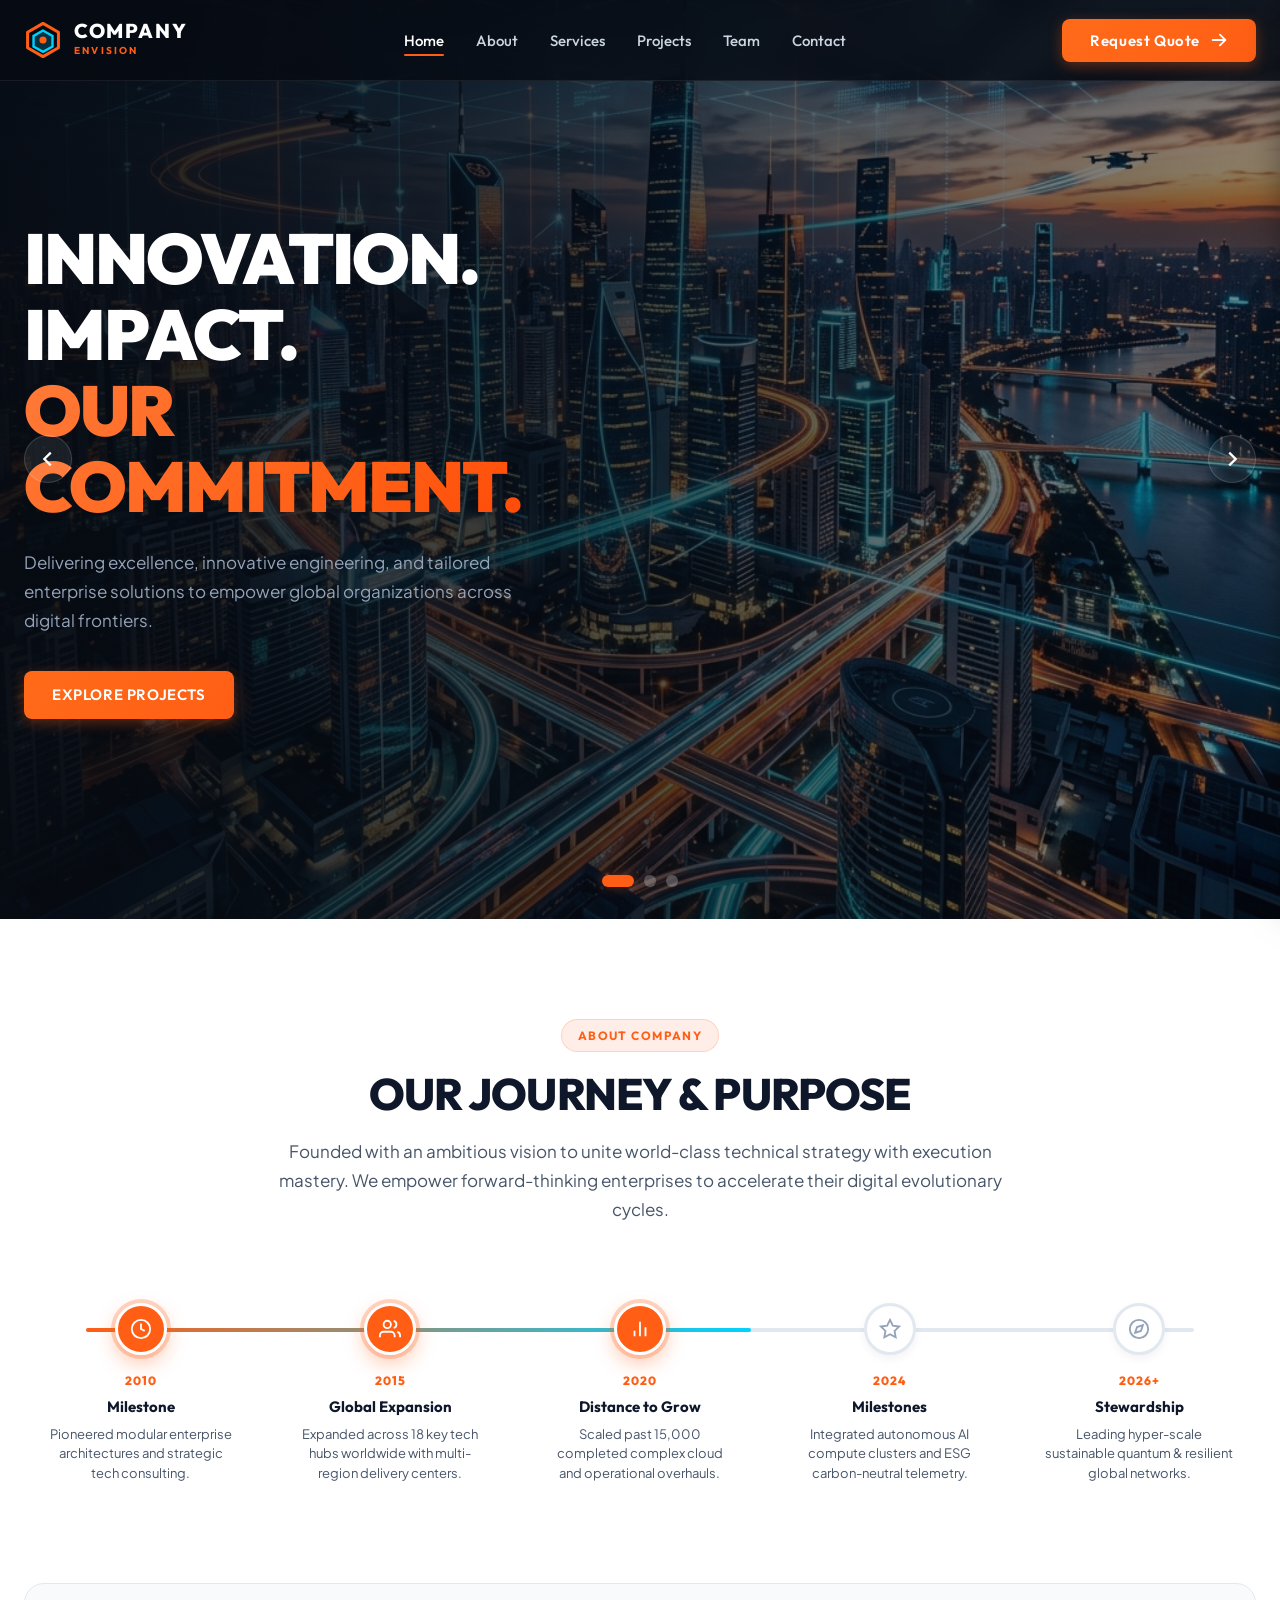
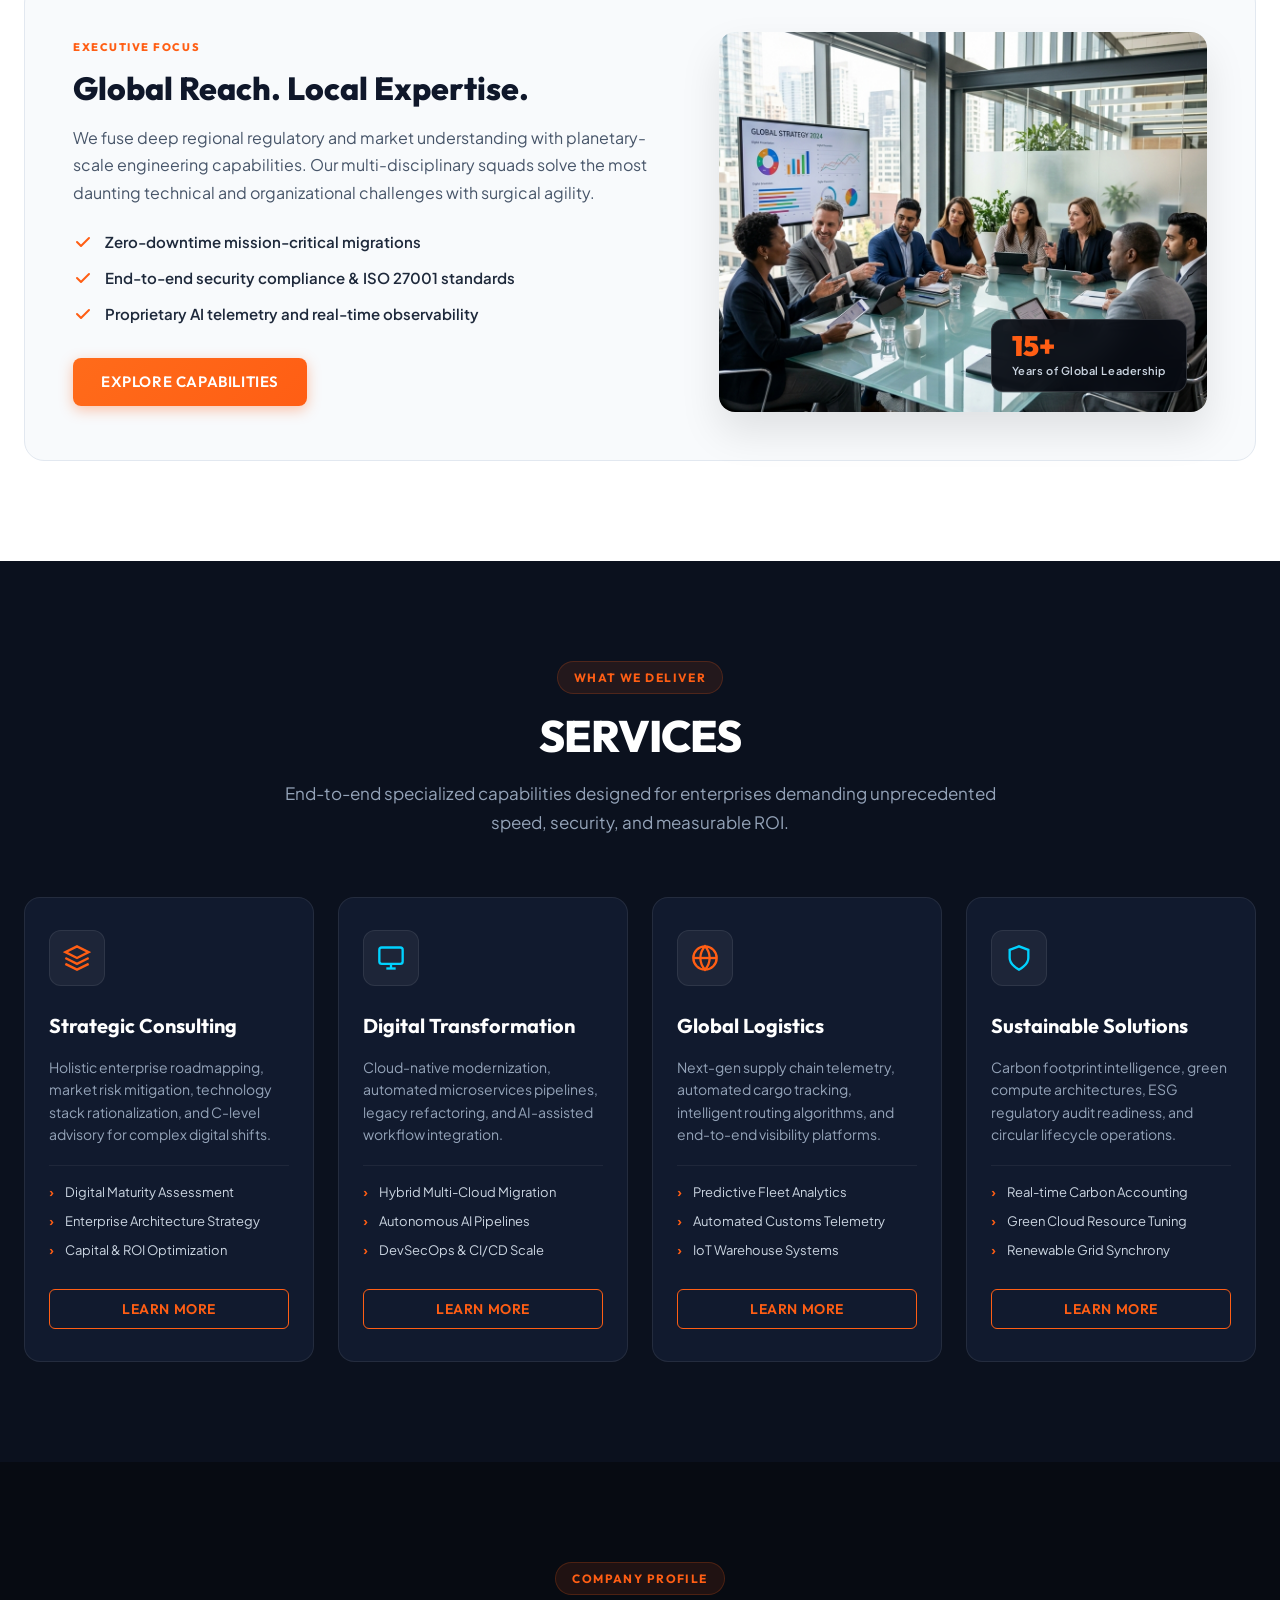
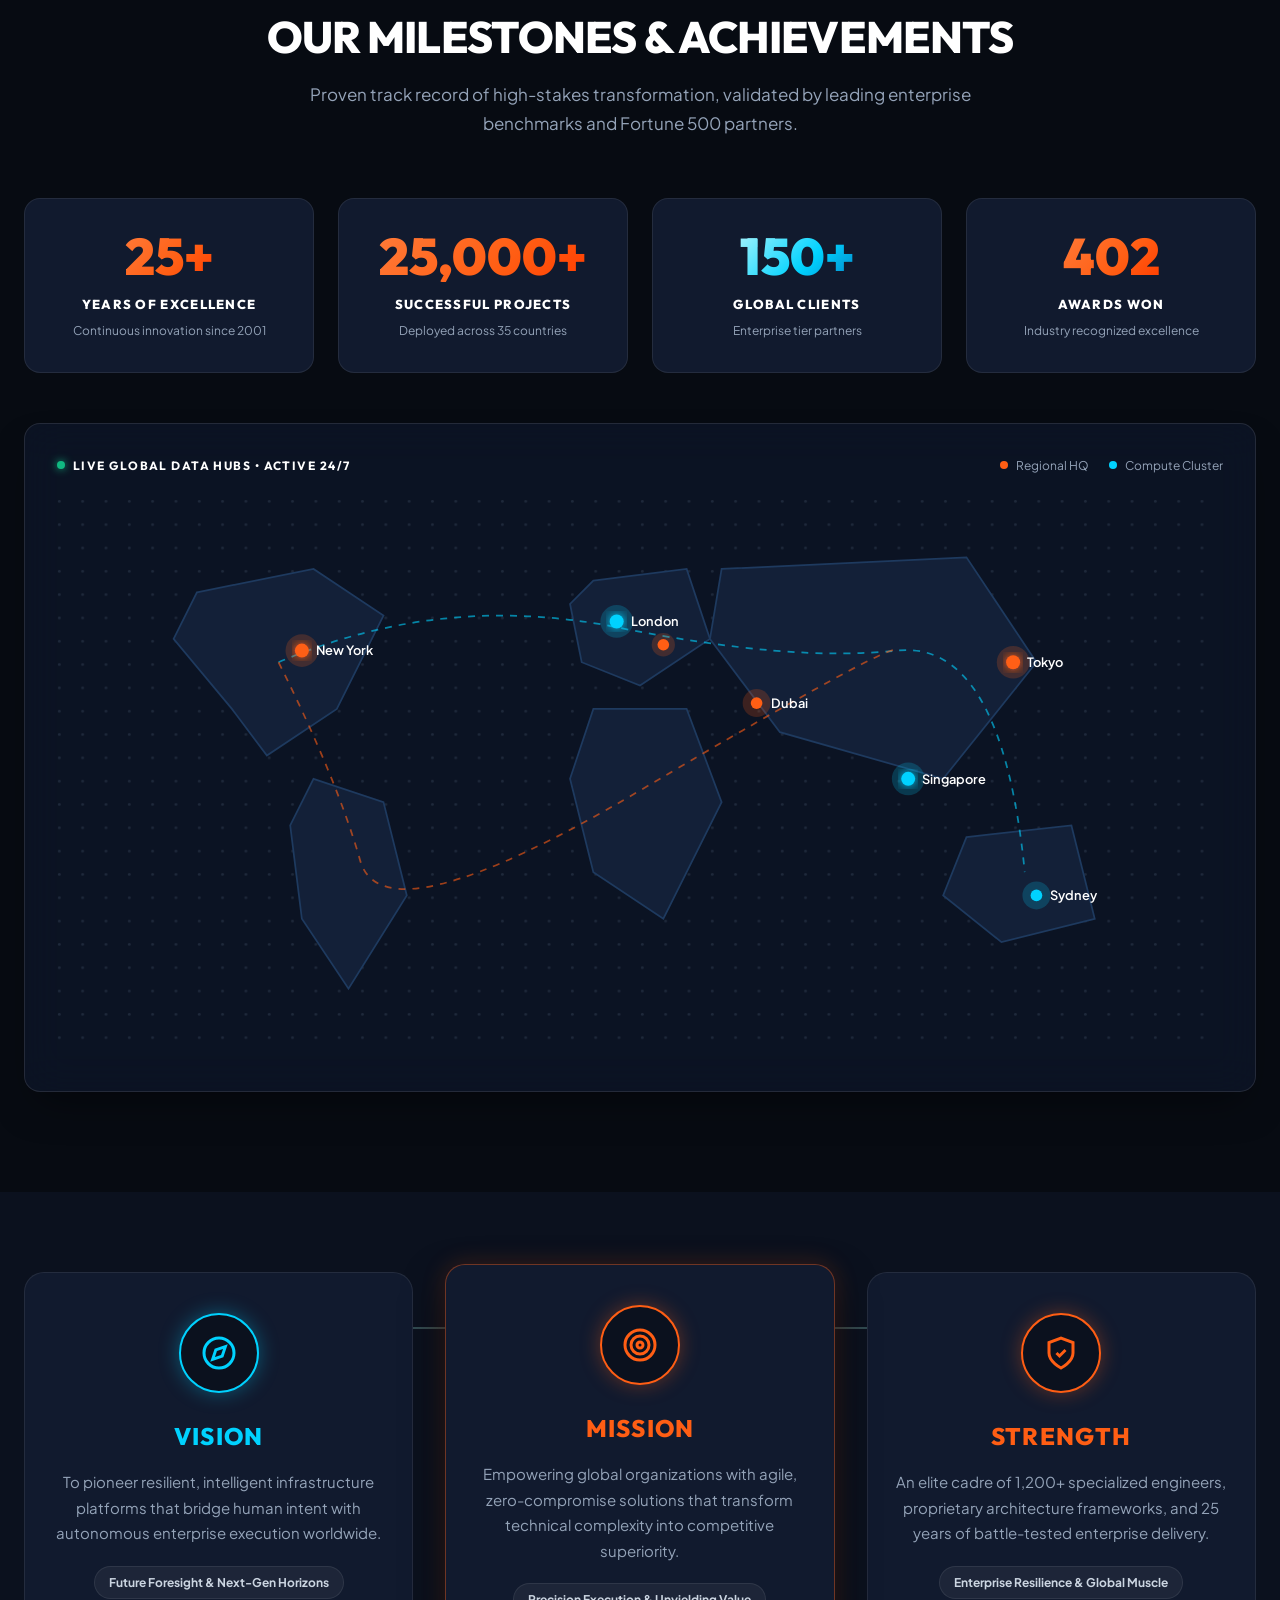
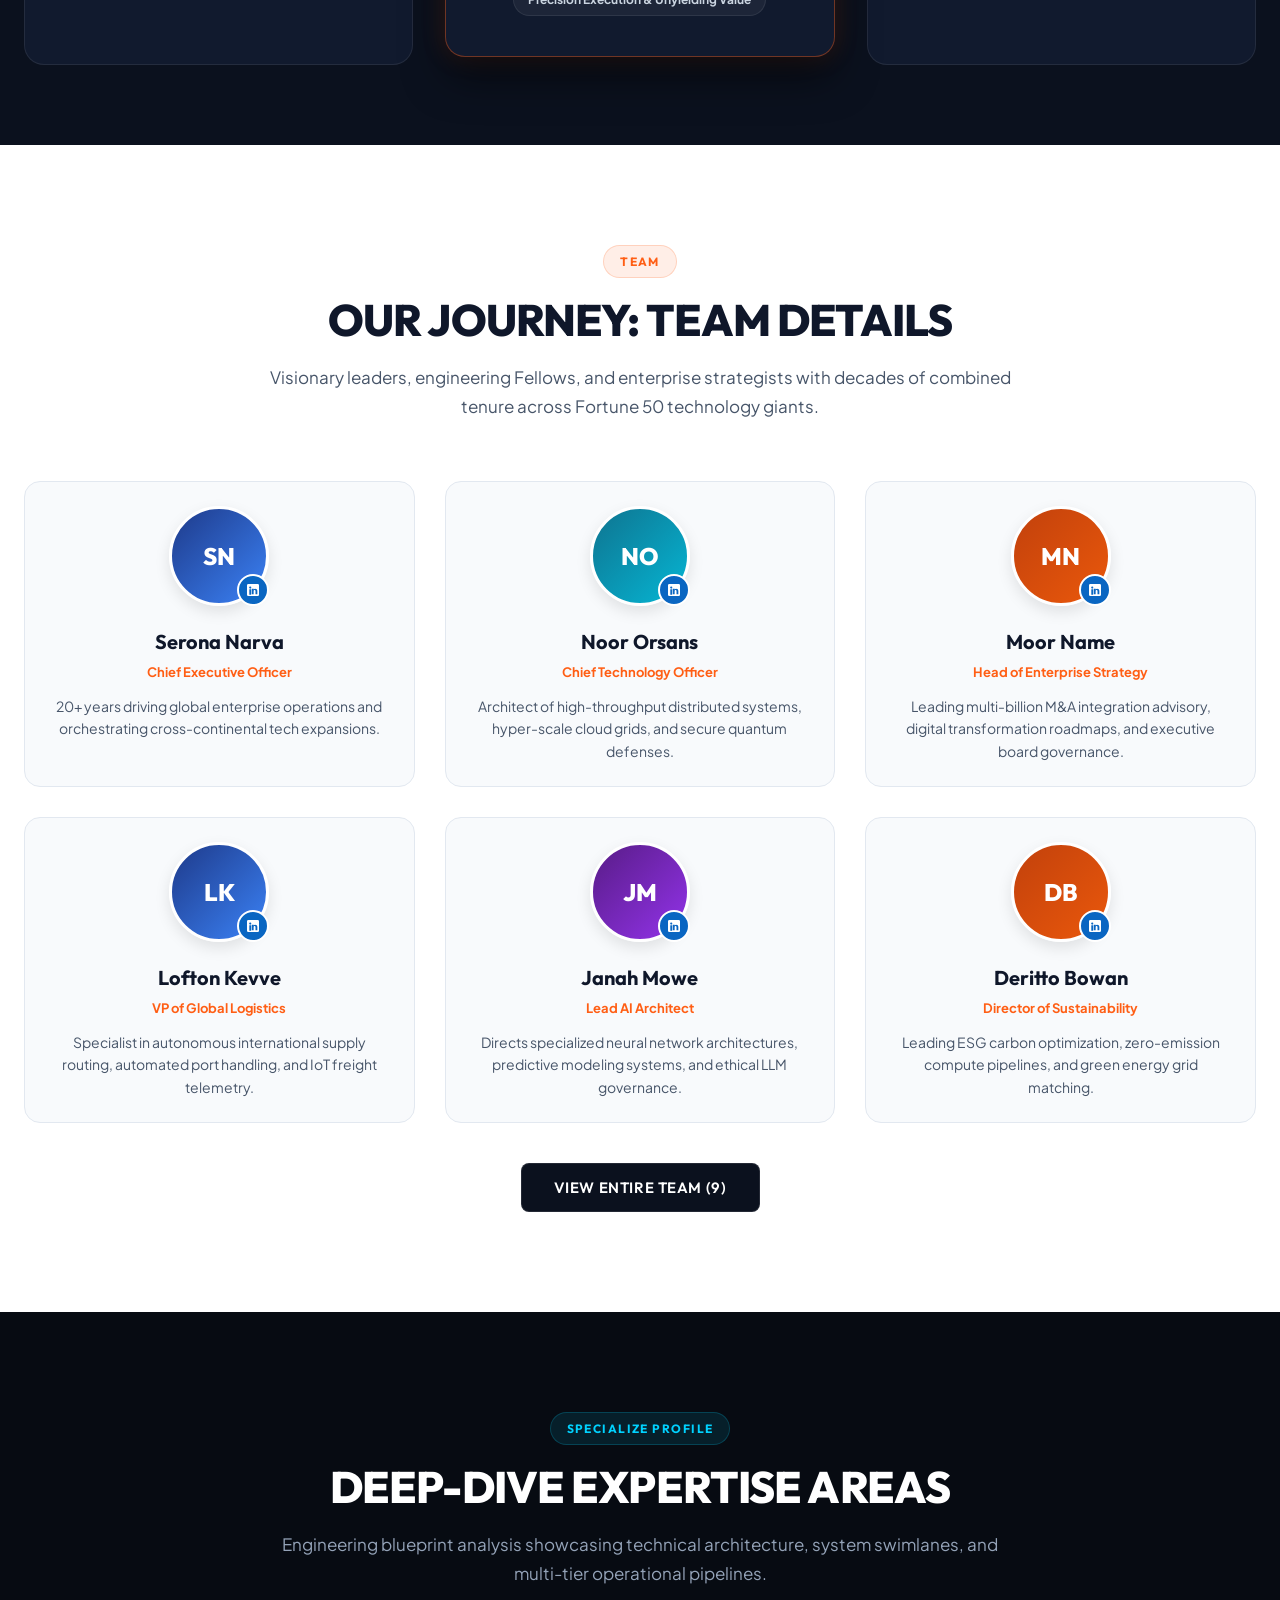
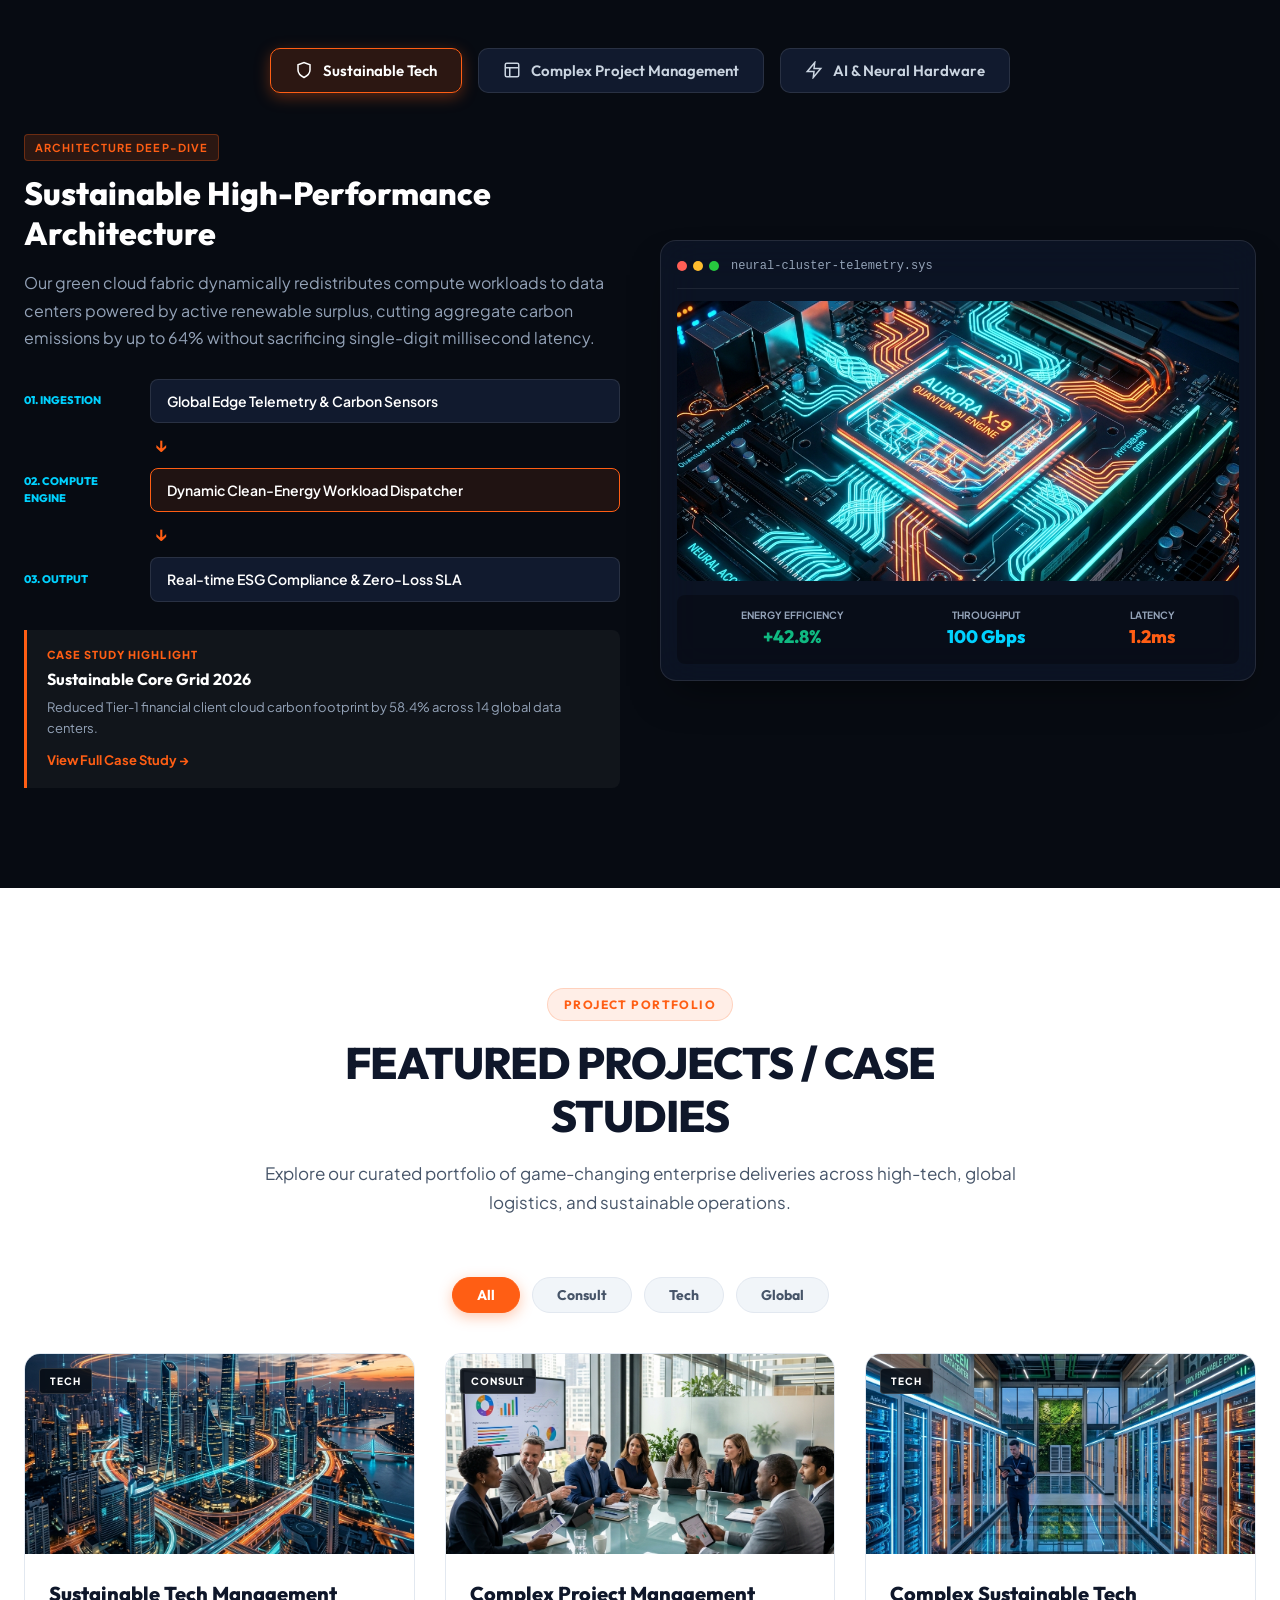
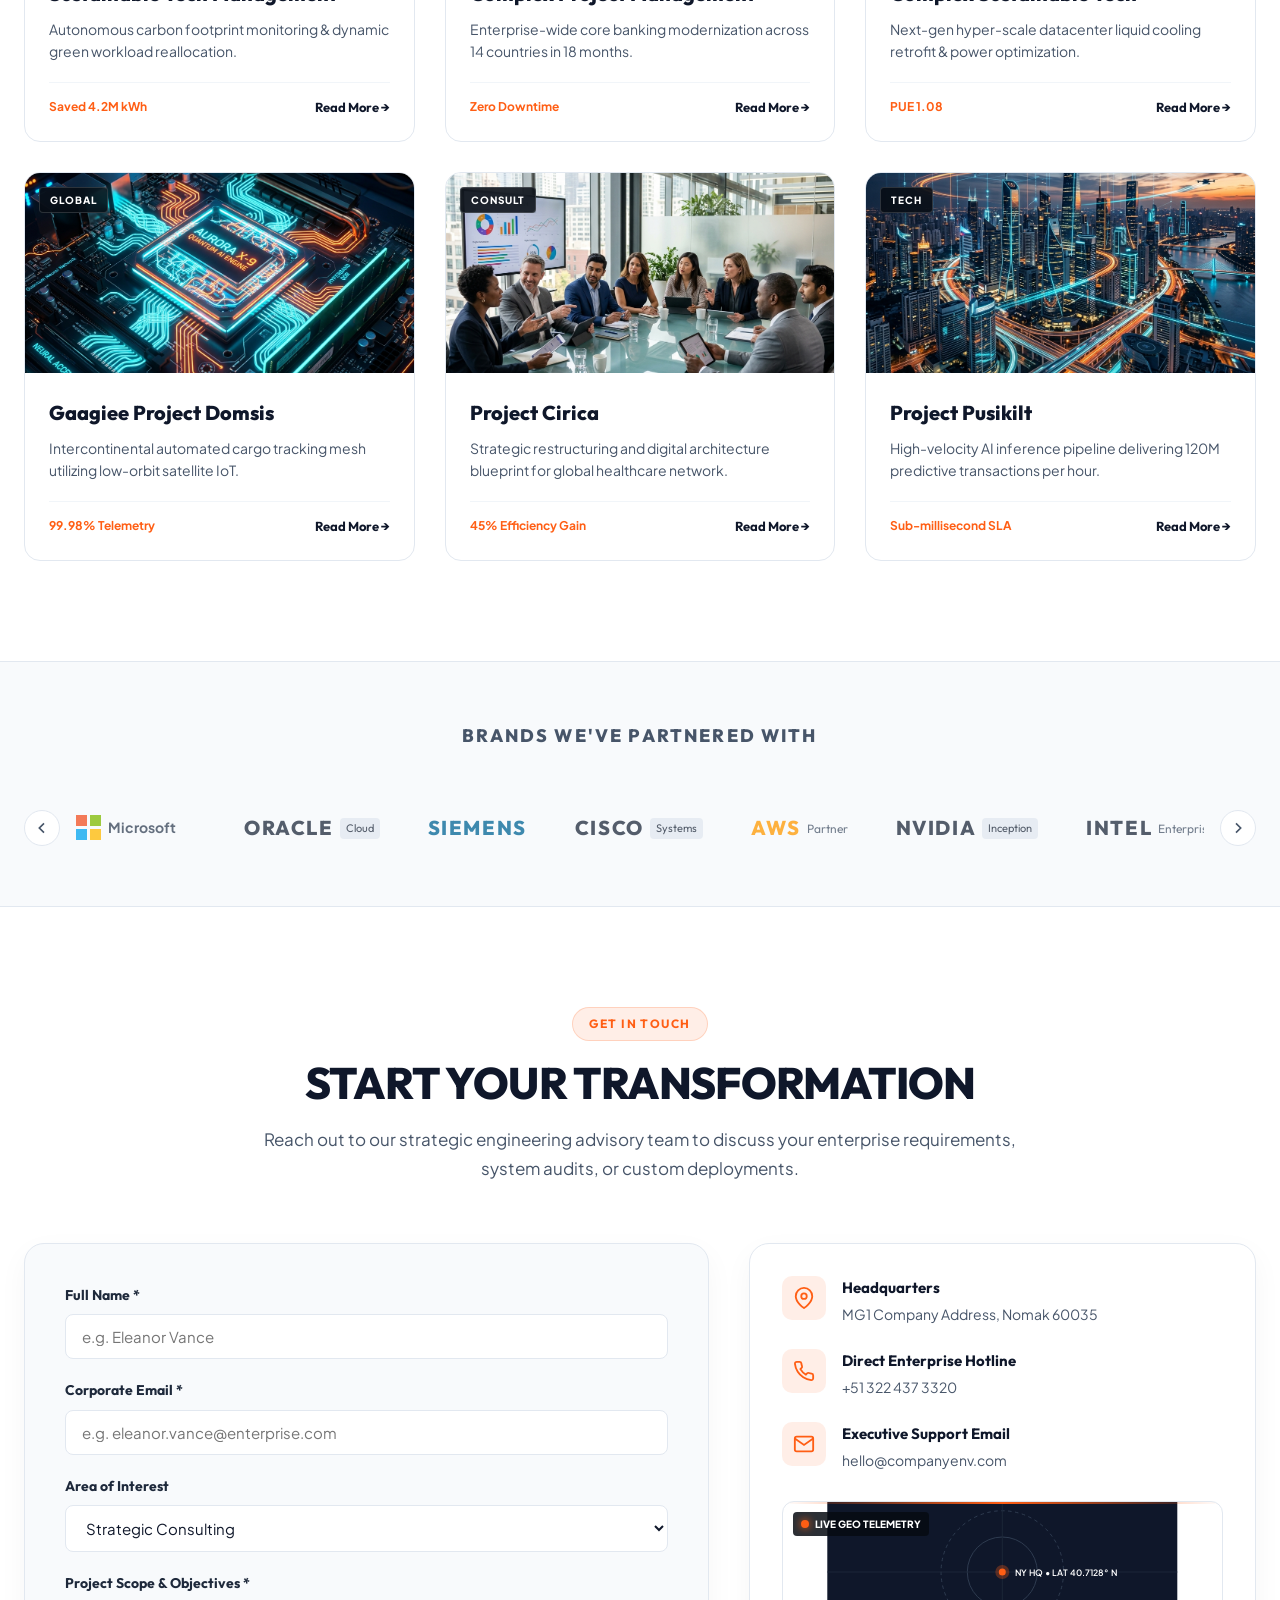
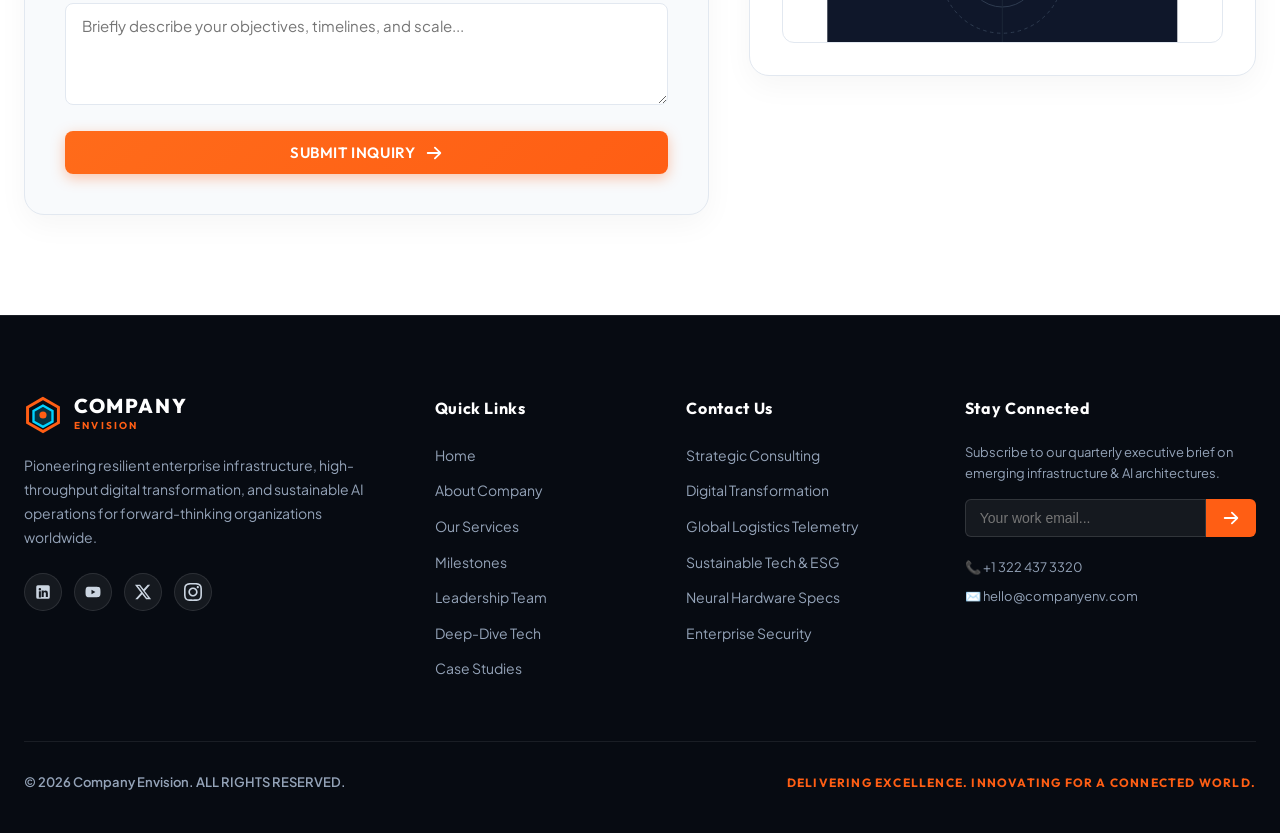
==== signle-page/index.html @ 58f3deb9 "Initial Load of template" ====
<!DOCTYPE html>
<html lang="en">
<head>
  <meta charset="UTF-8">
  <meta name="viewport" content="width=device-width, initial-scale=1.0">
  <title>COMPANY ENVISION | Innovation, Impact & Global Solutions</title>
  <meta name="description" content="Delivering excellence, innovative engineering, and tailored enterprise solutions to empower global organizations across digital transformation, sustainable tech, and logistics.">
  
  <!-- Google Fonts: Outfit (Headings) & Plus Jakarta Sans (Body) -->
  <link rel="preconnect" href="https://fonts.googleapis.com">
  <link rel="preconnect" href="https://fonts.gstatic.com" crossorigin>
  <link href="https://fonts.googleapis.com/css2?family=Outfit:wght@400;500;600;700;800;900&family=Plus+Jakarta+Sans:wght@300;400;500;600;700;800&display=swap" rel="stylesheet">
  
  <link rel="stylesheet" href="styles.css">
</head>
<body>

  <!-- ==================== TOP NAVIGATION BAR ==================== -->
  <header class="site-header" id="siteHeader">
    <div class="container header-container">
      <a href="#hero" class="brand-logo" id="navLogo">
        <div class="logo-icon">
          <svg viewBox="0 0 32 32" fill="none">
            <path d="M16 2L3 9.5V22.5L16 30L29 22.5V9.5L16 2Z" stroke="#FF5E14" stroke-width="2.5" stroke-linejoin="round"/>
            <path d="M16 8L8 12.5V21.5L16 26L24 21.5V12.5L16 8Z" fill="#00D2FF" fill-opacity="0.2" stroke="#00D2FF" stroke-width="2"/>
            <circle cx="16" cy="16" r="3" fill="#FF5E14"/>
          </svg>
        </div>
        <div class="logo-text">
          <span class="logo-main">COMPANY</span>
          <span class="logo-sub">ENVISION</span>
        </div>
      </a>

      <!-- Desktop Nav Links -->
      <nav class="nav-menu" id="navMenu">
        <ul class="nav-list">
          <li><a href="#hero" class="nav-link active" id="navHome">Home</a></li>
          <li><a href="#about" class="nav-link" id="navAbout">About</a></li>
          <li><a href="#services" class="nav-link" id="navServices">Services</a></li>
          <li><a href="#projects" class="nav-link" id="navProjects">Projects</a></li>
          <li><a href="#team" class="nav-link" id="navTeam">Team</a></li>
          <li><a href="#contact" class="nav-link" id="navContact">Contact</a></li>
        </ul>
      </nav>

      <!-- Right Action CTA -->
      <div class="header-actions">
        <button class="btn btn-primary btn-glow" id="btnRequestQuoteHeader" onclick="openQuoteModal()">
          Request Quote
          <svg class="btn-icon" viewBox="0 0 20 20" fill="currentColor">
            <path fill-rule="evenodd" d="M10.293 3.293a1 1 0 011.414 0l6 6a1 1 0 010 1.414l-6 6a1 1 0 01-1.414-1.414L14.586 11H3a1 1 0 110-2h11.586l-4.293-4.293a1 1 0 010-1.414z" clip-rule="evenodd" />
          </svg>
        </button>

        <!-- Mobile Hamburger Toggle -->
        <button class="hamburger-btn" id="mobileMenuToggle" aria-label="Toggle Navigation Menu">
          <span class="bar"></span>
          <span class="bar"></span>
          <span class="bar"></span>
        </button>
      </div>
    </div>
  </header>

  <!-- Mobile Drawer Menu -->
  <div class="mobile-drawer" id="mobileDrawer">
    <div class="drawer-header">
      <div class="logo-text">
        <span class="logo-main">COMPANY</span>
        <span class="logo-sub">ENVISION</span>
      </div>
      <button class="drawer-close" id="drawerClose">&times;</button>
    </div>
    <ul class="mobile-nav-list">
      <li><a href="#hero" class="mobile-nav-link" onclick="closeDrawer()">Home</a></li>
      <li><a href="#about" class="mobile-nav-link" onclick="closeDrawer()">About</a></li>
      <li><a href="#services" class="mobile-nav-link" onclick="closeDrawer()">Services</a></li>
      <li><a href="#projects" class="mobile-nav-link" onclick="closeDrawer()">Projects</a></li>
      <li><a href="#team" class="mobile-nav-link" onclick="closeDrawer()">Team</a></li>
      <li><a href="#contact" class="mobile-nav-link" onclick="closeDrawer()">Contact</a></li>
    </ul>
    <div class="drawer-footer">
      <button class="btn btn-primary btn-block" onclick="closeDrawer(); openQuoteModal();">Request a Quote</button>
      <div class="drawer-contact-info">
        <p>📞 +1 322 437 3320</p>
        <p>✉️ hello@companyenv.com</p>
      </div>
    </div>
  </div>
  <div class="drawer-overlay" id="drawerOverlay" onclick="closeDrawer()"></div>

  <main>
    <!-- ==================== 1. HERO SECTION & SLIDER ==================== -->
    <section class="hero-section" id="hero">
      <!-- Hero Background Image -->
      <div class="hero-bg-wrap">
        <img src="assets/hero_skyline.png" alt="Tech Skyline" class="hero-bg-full" loading="eager">
        <img src="assets/team_meeting.png" alt="Team Collaboration" class="hero-bg-full" loading="eager">
        <img src="assets/datacenter.png" alt="Datacenter Infrastructure" class="hero-bg-full" loading="eager">
        <div class="hero-bg-overlay"></div>
      </div>

      <!-- Left Arrow -->
      <button class="hero-side-arrow hero-side-arrow-left" id="heroPrevBtn" aria-label="Previous Slide">
        <svg viewBox="0 0 24 24" fill="none" stroke="currentColor" stroke-width="2.5">
          <path d="M15 19l-7-7 7-7"/>
        </svg>
      </button>

      <!-- Right Arrow -->
      <button class="hero-side-arrow hero-side-arrow-right" id="heroNextBtn" aria-label="Next Slide">
        <svg viewBox="0 0 24 24" fill="none" stroke="currentColor" stroke-width="2.5">
          <path d="M9 5l7 7-7 7"/>
        </svg>
      </button>

      <div class="container hero-container">
        <!-- Hero Content / Slider Track -->
        <div class="hero-content">
          <div class="hero-slider-wrapper">
            <!-- Slide 1 -->
            <div class="hero-slide active" data-slide="0">
              <h1 class="hero-title">
                INNOVATION. IMPACT. <br>
                <span class="text-gradient-orange">OUR COMMITMENT.</span>
              </h1>
              <p class="hero-subtitle">
                Delivering excellence, innovative engineering, and tailored enterprise solutions to empower global organizations across digital frontiers.
              </p>
              <div class="hero-buttons">
                <a href="#projects" class="btn btn-primary btn-glow" id="btnHeroExplore">
                  EXPLORE PROJECTS
                </a>
              </div>
            </div>

            <!-- Slide 2 -->
            <div class="hero-slide" data-slide="1">
              <h1 class="hero-title">
                GLOBAL REACH. <br>
                <span class="text-gradient-cyan">LOCAL EXPERTISE.</span>
              </h1>
              <p class="hero-subtitle">
                Deploying high-velocity multi-region architectures, AI compute hubs, and sustainable smart infrastructure spanning 35+ countries.
              </p>
              <div class="hero-buttons">
                <a href="#projects" class="btn btn-primary btn-glow">EXPLORE PROJECTS</a>
              </div>
            </div>

            <!-- Slide 3 -->
            <div class="hero-slide" data-slide="2">
              <h1 class="hero-title">
                SHAPING <br>
                <span class="text-gradient-orange">FUTURES.</span>
              </h1>
              <p class="hero-subtitle">
                Transforming legacy operational friction into autonomous, resilient digital powerhouses backed by mission-critical reliability.
              </p>
              <div class="hero-buttons">
                <a href="#projects" class="btn btn-primary btn-glow">EXPLORE PROJECTS</a>
              </div>
            </div>
          </div>
        </div>
      </div>

      <!-- Bottom Dots -->
      <div class="hero-bottom-dots" id="heroDots">
        <span class="dot active" data-index="0"></span>
        <span class="dot" data-index="1"></span>
        <span class="dot" data-index="2"></span>
      </div>
    </section>

    <!-- ==================== 2. ABOUT COMPANY & JOURNEY TIMELINE ==================== -->
    <section class="about-section light-section" id="about">
      <div class="container">
        <div class="section-header text-center">
          <span class="section-badge-pill">ABOUT COMPANY</span>
          <h2 class="section-title">OUR JOURNEY &amp; PURPOSE</h2>
          <p class="section-description">
            Founded with an ambitious vision to unite world-class technical strategy with execution mastery. We empower forward-thinking enterprises to accelerate their digital evolutionary cycles.
          </p>
        </div>

        <!-- Interactive Milestone Stepper Roadmap -->
        <div class="timeline-roadmap-wrapper">
          <div class="roadmap-line-track">
            <div class="roadmap-line-progress" id="roadmapProgress"></div>
          </div>
          
          <div class="roadmap-nodes">
            <div class="roadmap-node active" data-node="0">
              <div class="node-icon-circle">
                <svg viewBox="0 0 24 24" fill="none" stroke="currentColor" stroke-width="2">
                  <circle cx="12" cy="12" r="10"/>
                  <path d="M12 6v6l4 2"/>
                </svg>
              </div>
              <div class="node-content">
                <span class="node-year">2010</span>
                <h4 class="node-title">Milestone</h4>
                <p class="node-desc">Pioneered modular enterprise architectures and strategic tech consulting.</p>
              </div>
            </div>

            <div class="roadmap-node active" data-node="1">
              <div class="node-icon-circle">
                <svg viewBox="0 0 24 24" fill="none" stroke="currentColor" stroke-width="2">
                  <path d="M17 21v-2a4 4 0 0 0-4-4H5a4 4 0 0 0-4 4v2"/>
                  <circle cx="9" cy="7" r="4"/>
                  <path d="M23 21v-2a4 4 0 0 0-3-3.87"/>
                  <path d="M16 3.13a4 4 0 0 1 0 7.75"/>
                </svg>
              </div>
              <div class="node-content">
                <span class="node-year">2015</span>
                <h4 class="node-title">Global Expansion</h4>
                <p class="node-desc">Expanded across 18 key tech hubs worldwide with multi-region delivery centers.</p>
              </div>
            </div>

            <div class="roadmap-node active" data-node="2">
              <div class="node-icon-circle">
                <svg viewBox="0 0 24 24" fill="none" stroke="currentColor" stroke-width="2">
                  <path d="M18 20V10M12 20V4M6 20v-6"/>
                </svg>
              </div>
              <div class="node-content">
                <span class="node-year">2020</span>
                <h4 class="node-title">Distance to Grow</h4>
                <p class="node-desc">Scaled past 15,000 completed complex cloud and operational overhauls.</p>
              </div>
            </div>

            <div class="roadmap-node" data-node="3">
              <div class="node-icon-circle">
                <svg viewBox="0 0 24 24" fill="none" stroke="currentColor" stroke-width="2">
                  <polygon points="12 2 15.09 8.26 22 9.27 17 14.14 18.18 21.02 12 17.77 5.82 21.02 7 14.14 2 9.27 8.91 8.26 12 2"/>
                </svg>
              </div>
              <div class="node-content">
                <span class="node-year">2024</span>
                <h4 class="node-title">Milestones</h4>
                <p class="node-desc">Integrated autonomous AI compute clusters and ESG carbon-neutral telemetry.</p>
              </div>
            </div>

            <div class="roadmap-node" data-node="4">
              <div class="node-icon-circle">
                <svg viewBox="0 0 24 24" fill="none" stroke="currentColor" stroke-width="2">
                  <circle cx="12" cy="12" r="10"/>
                  <polygon points="16.24 7.76 14.12 14.12 7.76 16.24 9.88 9.88 16.24 7.76"/>
                </svg>
              </div>
              <div class="node-content">
                <span class="node-year">2026+</span>
                <h4 class="node-title">Stewardship</h4>
                <p class="node-desc">Leading hyper-scale sustainable quantum &amp; resilient global networks.</p>
              </div>
            </div>
          </div>
        </div>

        <!-- Split Feature Showcase Card -->
        <div class="about-feature-split">
          <div class="about-card-left">
            <div class="feature-badge">EXECUTIVE FOCUS</div>
            <h3 class="about-feature-title">Global Reach. Local Expertise.</h3>
            <p class="about-feature-p">
              We fuse deep regional regulatory and market understanding with planetary-scale engineering capabilities. Our multi-disciplinary squads solve the most daunting technical and organizational challenges with surgical agility.
            </p>
            <div class="feature-checklist">
              <div class="check-item">
                <svg class="check-icon" viewBox="0 0 20 20" fill="currentColor">
                  <path fill-rule="evenodd" d="M16.707 5.293a1 1 0 010 1.414l-8 8a1 1 0 01-1.414 0l-4-4a1 1 0 011.414-1.414L8 12.586l7.293-7.293a1 1 0 011.414 0z" clip-rule="evenodd"/>
                </svg>
                <span>Zero-downtime mission-critical migrations</span>
              </div>
              <div class="check-item">
                <svg class="check-icon" viewBox="0 0 20 20" fill="currentColor">
                  <path fill-rule="evenodd" d="M16.707 5.293a1 1 0 010 1.414l-8 8a1 1 0 01-1.414 0l-4-4a1 1 0 011.414-1.414L8 12.586l7.293-7.293a1 1 0 011.414 0z" clip-rule="evenodd"/>
                </svg>
                <span>End-to-end security compliance &amp; ISO 27001 standards</span>
              </div>
              <div class="check-item">
                <svg class="check-icon" viewBox="0 0 20 20" fill="currentColor">
                  <path fill-rule="evenodd" d="M16.707 5.293a1 1 0 010 1.414l-8 8a1 1 0 01-1.414 0l-4-4a1 1 0 011.414-1.414L8 12.586l7.293-7.293a1 1 0 011.414 0z" clip-rule="evenodd"/>
                </svg>
                <span>Proprietary AI telemetry and real-time observability</span>
              </div>
            </div>
            <a href="#expertise" class="btn btn-primary">EXPLORE CAPABILITIES</a>
          </div>

          <div class="about-card-right">
            <div class="img-wrapper">
              <img src="assets/team_meeting.png" alt="Executive Strategy Session" class="feature-img" loading="lazy">
              <div class="floating-experience-pill">
                <span class="exp-num">15+</span>
                <span class="exp-text">Years of Global Leadership</span>
              </div>
            </div>
          </div>
        </div>
      </div>
    </section>

    <!-- ==================== 3. SERVICES GRID ==================== -->
    <section class="services-section dark-section" id="services">
      <div class="container">
        <div class="section-header text-center">
          <span class="section-badge-pill orange">WHAT WE DELIVER</span>
          <h2 class="section-title text-white">SERVICES</h2>
          <p class="section-description text-gray">
            End-to-end specialized capabilities designed for enterprises demanding unprecedented speed, security, and measurable ROI.
          </p>
        </div>

        <div class="services-grid">
          <!-- Service Card 1 -->
          <div class="service-card" id="serviceStrategic">
            <div class="service-icon-box">
              <svg viewBox="0 0 24 24" fill="none" stroke="#FF5E14" stroke-width="2">
                <path d="M12 2L2 7l10 5 10-5-10-5zM2 17l10 5 10-5M2 12l10 5 10-5"/>
              </svg>
            </div>
            <h3 class="service-title">Strategic Consulting</h3>
            <p class="service-desc">
              Holistic enterprise roadmapping, market risk mitigation, technology stack rationalization, and C-level advisory for complex digital shifts.
            </p>
            <ul class="service-features">
              <li>Digital Maturity Assessment</li>
              <li>Enterprise Architecture Strategy</li>
              <li>Capital &amp; ROI Optimization</li>
            </ul>
            <button class="btn btn-outline-orange" onclick="openServiceModal('strategic')">LEARN MORE</button>
          </div>

          <!-- Service Card 2 -->
          <div class="service-card" id="serviceDigital">
            <div class="service-icon-box">
              <svg viewBox="0 0 24 24" fill="none" stroke="#00D2FF" stroke-width="2">
                <rect x="2" y="3" width="20" height="14" rx="2" ry="2"/>
                <line x1="8" y1="21" x2="16" y2="21"/>
                <line x1="12" y1="17" x2="12" y2="21"/>
              </svg>
            </div>
            <h3 class="service-title">Digital Transformation</h3>
            <p class="service-desc">
              Cloud-native modernization, automated microservices pipelines, legacy refactoring, and AI-assisted workflow integration.
            </p>
            <ul class="service-features">
              <li>Hybrid Multi-Cloud Migration</li>
              <li>Autonomous AI Pipelines</li>
              <li>DevSecOps &amp; CI/CD Scale</li>
            </ul>
            <button class="btn btn-outline-orange" onclick="openServiceModal('digital')">LEARN MORE</button>
          </div>

          <!-- Service Card 3 -->
          <div class="service-card" id="serviceLogistics">
            <div class="service-icon-box">
              <svg viewBox="0 0 24 24" fill="none" stroke="#FF5E14" stroke-width="2">
                <circle cx="12" cy="12" r="10"/>
                <line x1="2" y1="12" x2="22" y2="12"/>
                <path d="M12 2a15.3 15.3 0 0 1 4 10 15.3 15.3 0 0 1-4 10 15.3 15.3 0 0 1-4-10 15.3 15.3 0 0 1 4-10z"/>
              </svg>
            </div>
            <h3 class="service-title">Global Logistics</h3>
            <p class="service-desc">
              Next-gen supply chain telemetry, automated cargo tracking, intelligent routing algorithms, and end-to-end visibility platforms.
            </p>
            <ul class="service-features">
              <li>Predictive Fleet Analytics</li>
              <li>Automated Customs Telemetry</li>
              <li>IoT Warehouse Systems</li>
            </ul>
            <button class="btn btn-outline-orange" onclick="openServiceModal('logistics')">LEARN MORE</button>
          </div>

          <!-- Service Card 4 -->
          <div class="service-card" id="serviceSustainable">
            <div class="service-icon-box">
              <svg viewBox="0 0 24 24" fill="none" stroke="#00D2FF" stroke-width="2">
                <path d="M12 22s8-4 8-10V5l-8-3-8 3v7c0 6 8 10 8 10z"/>
              </svg>
            </div>
            <h3 class="service-title">Sustainable Solutions</h3>
            <p class="service-desc">
              Carbon footprint intelligence, green compute architectures, ESG regulatory audit readiness, and circular lifecycle operations.
            </p>
            <ul class="service-features">
              <li>Real-time Carbon Accounting</li>
              <li>Green Cloud Resource Tuning</li>
              <li>Renewable Grid Synchrony</li>
            </ul>
            <button class="btn btn-outline-orange" onclick="openServiceModal('sustainable')">LEARN MORE</button>
          </div>
        </div>
      </div>
    </section>

    <!-- ==================== 4. MILESTONES & ACHIEVEMENTS / KPI DASHBOARD ==================== -->
    <section class="milestones-section dark-deep-section" id="milestones">
      <div class="container">
        <div class="section-header text-center">
          <span class="section-badge-pill">COMPANY PROFILE</span>
          <h2 class="section-title text-white">OUR MILESTONES &amp; ACHIEVEMENTS</h2>
          <p class="section-description text-gray">
            Proven track record of high-stakes transformation, validated by leading enterprise benchmarks and Fortune 500 partners.
          </p>
        </div>

        <!-- Glowing KPI Counters Grid -->
        <div class="kpi-grid">
          <div class="kpi-card">
            <div class="kpi-number text-gradient-orange" data-target="25" data-suffix="+">0</div>
            <div class="kpi-label">YEARS OF EXCELLENCE</div>
            <div class="kpi-sub">Continuous innovation since 2001</div>
          </div>

          <div class="kpi-card">
            <div class="kpi-number text-gradient-orange" data-target="25000" data-suffix="+">0</div>
            <div class="kpi-label">SUCCESSFUL PROJECTS</div>
            <div class="kpi-sub">Deployed across 35 countries</div>
          </div>

          <div class="kpi-card">
            <div class="kpi-number text-gradient-cyan" data-target="150" data-suffix="+">0</div>
            <div class="kpi-label">GLOBAL CLIENTS</div>
            <div class="kpi-sub">Enterprise tier partners</div>
          </div>

          <div class="kpi-card">
            <div class="kpi-number text-gradient-orange" data-target="402" data-suffix="">0</div>
            <div class="kpi-label">AWARDS WON</div>
            <div class="kpi-sub">Industry recognized excellence</div>
          </div>
        </div>

        <!-- High-Tech Global Map Telemetry Display -->
        <div class="global-map-card glass-panel-dark">
          <div class="map-card-header">
            <div class="map-status">
              <span class="pulse-dot green"></span>
              LIVE GLOBAL DATA HUBS &bull; ACTIVE 24/7
            </div>
            <div class="map-legend">
              <span class="legend-item"><span class="legend-dot orange"></span> Regional HQ</span>
              <span class="legend-item"><span class="legend-dot cyan"></span> Compute Cluster</span>
            </div>
          </div>

          <div class="interactive-map-wrapper">
            <!-- Stylized SVG World Vector Map -->
            <svg class="world-svg-map" viewBox="0 0 1000 480" xmlns="http://www.w3.org/2000/svg">
              <defs>
                <pattern id="dotGrid" width="20" height="20" patternUnits="userSpaceOnUse">
                  <circle cx="2" cy="2" r="1.2" fill="#1e293b"/>
                </pattern>
                <filter id="glowFilter" x="-20%" y="-20%" width="140%" height="140%">
                  <feGaussianBlur stdDeviation="4" result="blur" />
                  <feComposite in="SourceGraphic" in2="blur" operator="over" />
                </filter>
              </defs>

              <rect width="100%" height="100%" fill="url(#dotGrid)"/>

              <!-- Continent Silhouettes (Clean abstract polygons) -->
              <!-- North America -->
              <path d="M120,80 L220,60 L280,100 L240,180 L180,220 L150,180 L100,120 Z" fill="#132038" stroke="#1e3a5f" stroke-width="1.5"/>
              <!-- South America -->
              <path d="M220,240 L280,260 L300,340 L250,420 L210,360 L200,280 Z" fill="#132038" stroke="#1e3a5f" stroke-width="1.5"/>
              <!-- Europe -->
              <path d="M460,70 L540,60 L560,120 L500,160 L450,140 L440,90 Z" fill="#132038" stroke="#1e3a5f" stroke-width="1.5"/>
              <!-- Africa -->
              <path d="M460,180 L540,180 L570,260 L520,360 L460,320 L440,240 Z" fill="#132038" stroke="#1e3a5f" stroke-width="1.5"/>
              <!-- Asia -->
              <path d="M570,60 L780,50 L840,140 L760,240 L620,200 L560,120 Z" fill="#132038" stroke="#1e3a5f" stroke-width="1.5"/>
              <!-- Australia -->
              <path d="M780,290 L870,280 L890,360 L810,380 L760,340 Z" fill="#132038" stroke="#1e3a5f" stroke-width="1.5"/>

              <!-- Global Interconnect Network Lines -->
              <path d="M190,140 Q330,80 480,110 T720,130 T830,320" fill="none" stroke="#00D2FF" stroke-width="1.5" stroke-dasharray="6,6" opacity="0.6"/>
              <path d="M190,140 Q240,240 260,310 T500,250 T720,130" fill="none" stroke="#FF5E14" stroke-width="1.5" stroke-dasharray="6,6" opacity="0.6"/>

              <!-- Interactive Pulsing Location Pins -->
              <!-- New York -->
              <g class="map-pin" data-city="New York" data-metrics="Operations HQ &bull; 9,200 Projects Delivered" transform="translate(210, 130)">
                <circle cx="0" cy="0" r="14" fill="#FF5E14" fill-opacity="0.2" class="radar-wave"/>
                <circle cx="0" cy="0" r="6" fill="#FF5E14" filter="url(#glowFilter)"/>
                <text x="12" y="4" fill="#FFFFFF" font-size="11" font-weight="600" font-family="Plus Jakarta Sans">New York</text>
              </g>

              <!-- London -->
              <g class="map-pin" data-city="London" data-metrics="European Center &bull; 6,400 Projects Delivered" transform="translate(480, 105)">
                <circle cx="0" cy="0" r="14" fill="#00D2FF" fill-opacity="0.2" class="radar-wave"/>
                <circle cx="0" cy="0" r="6" fill="#00D2FF" filter="url(#glowFilter)"/>
                <text x="12" y="4" fill="#FFFFFF" font-size="11" font-weight="600" font-family="Plus Jakarta Sans">London</text>
              </g>

              <!-- Frankfurt -->
              <g class="map-pin" data-city="Frankfurt" data-metrics="Data Sovereignty Cluster &bull; ISO Tier IV" transform="translate(520, 125)">
                <circle cx="0" cy="0" r="10" fill="#FF5E14" fill-opacity="0.2" class="radar-wave"/>
                <circle cx="0" cy="0" r="5" fill="#FF5E14"/>
              </g>

              <!-- Singapore -->
              <g class="map-pin" data-city="Singapore" data-metrics="APAC Superhub &bull; Low-latency AI Routing" transform="translate(730, 240)">
                <circle cx="0" cy="0" r="14" fill="#00D2FF" fill-opacity="0.2" class="radar-wave"/>
                <circle cx="0" cy="0" r="6" fill="#00D2FF" filter="url(#glowFilter)"/>
                <text x="12" y="4" fill="#FFFFFF" font-size="11" font-weight="600" font-family="Plus Jakarta Sans">Singapore</text>
              </g>

              <!-- Tokyo -->
              <g class="map-pin" data-city="Tokyo" data-metrics="Robotics &amp; Edge Compute Lab" transform="translate(820, 140)">
                <circle cx="0" cy="0" r="14" fill="#FF5E14" fill-opacity="0.2" class="radar-wave"/>
                <circle cx="0" cy="0" r="6" fill="#FF5E14" filter="url(#glowFilter)"/>
                <text x="12" y="4" fill="#FFFFFF" font-size="11" font-weight="600" font-family="Plus Jakarta Sans">Tokyo</text>
              </g>

              <!-- Sydney -->
              <g class="map-pin" data-city="Sydney" data-metrics="Oceania Logistics Telemetry Base" transform="translate(840, 340)">
                <circle cx="0" cy="0" r="12" fill="#00D2FF" fill-opacity="0.2" class="radar-wave"/>
                <circle cx="0" cy="0" r="5" fill="#00D2FF"/>
                <text x="12" y="4" fill="#FFFFFF" font-size="11" font-weight="600" font-family="Plus Jakarta Sans">Sydney</text>
              </g>

              <!-- Dubai -->
              <g class="map-pin" data-city="Dubai" data-metrics="MENA Strategic Consulting Hub" transform="translate(600, 175)">
                <circle cx="0" cy="0" r="12" fill="#FF5E14" fill-opacity="0.2" class="radar-wave"/>
                <circle cx="0" cy="0" r="5" fill="#FF5E14"/>
                <text x="12" y="4" fill="#FFFFFF" font-size="11" font-weight="600" font-family="Plus Jakarta Sans">Dubai</text>
              </g>
            </svg>

            <!-- Map Floating Tooltip -->
            <div class="map-tooltip" id="mapTooltip">
              <strong id="tooltipCity">Hub</strong>
              <span id="tooltipMetrics">Details</span>
            </div>
          </div>
        </div>
      </div>
    </section>

    <!-- ==================== 5. VISION, MISSION & STRENGTH PILLARS ==================== -->
    <section class="pillars-section dark-section" id="pillars">
      <div class="container">
        <div class="pillars-connector-bar">
          <div class="connector-line"></div>
        </div>

        <div class="pillars-grid">
          <!-- Pillar 1: Vision -->
          <div class="pillar-card" id="pillarVision">
            <div class="pillar-circle-badge cyan-glow">
              <svg viewBox="0 0 24 24" fill="none" stroke="#00D2FF" stroke-width="2">
                <circle cx="12" cy="12" r="10"/>
                <polygon points="16.24 7.76 14.12 14.12 7.76 16.24 9.88 9.88 16.24 7.76"/>
              </svg>
            </div>
            <h3 class="pillar-title text-cyan">VISION</h3>
            <p class="pillar-desc">
              To pioneer resilient, intelligent infrastructure platforms that bridge human intent with autonomous enterprise execution worldwide.
            </p>
            <div class="pillar-tag">Future Foresight &amp; Next-Gen Horizons</div>
          </div>

          <!-- Pillar 2: Mission -->
          <div class="pillar-card active" id="pillarMission">
            <div class="pillar-circle-badge orange-glow">
              <svg viewBox="0 0 24 24" fill="none" stroke="#FF5E14" stroke-width="2">
                <circle cx="12" cy="12" r="10"/>
                <circle cx="12" cy="12" r="6"/>
                <circle cx="12" cy="12" r="2"/>
              </svg>
            </div>
            <h3 class="pillar-title text-orange">MISSION</h3>
            <p class="pillar-desc">
              Empowering global organizations with agile, zero-compromise solutions that transform technical complexity into competitive superiority.
            </p>
            <div class="pillar-tag">Precision Execution &amp; Unyielding Value</div>
          </div>

          <!-- Pillar 3: Strength -->
          <div class="pillar-card" id="pillarStrength">
            <div class="pillar-circle-badge orange-glow">
              <svg viewBox="0 0 24 24" fill="none" stroke="#FF5E14" stroke-width="2">
                <path d="M12 22s8-4 8-10V5l-8-3-8 3v7c0 6 8 10 8 10z"/>
                <path d="M9 12l2 2 4-4"/>
              </svg>
            </div>
            <h3 class="pillar-title text-orange">STRENGTH</h3>
            <p class="pillar-desc">
              An elite cadre of 1,200+ specialized engineers, proprietary architecture frameworks, and 25 years of battle-tested enterprise delivery.
            </p>
            <div class="pillar-tag">Enterprise Resilience &amp; Global Muscle</div>
          </div>
        </div>
      </div>
    </section>

    <!-- ==================== 6. LEADERSHIP TEAM SHOWCASE ==================== -->
    <section class="team-section light-section" id="team">
      <div class="container">
        <div class="section-header text-center">
          <span class="section-badge-pill">TEAM</span>
          <h2 class="section-title">OUR JOURNEY: TEAM DETAILS</h2>
          <p class="section-description">
            Visionary leaders, engineering Fellows, and enterprise strategists with decades of combined tenure across Fortune 50 technology giants.
          </p>
        </div>

        <div class="team-grid" id="teamGrid">
          <!-- Member 1 -->
          <div class="team-card">
            <div class="member-avatar">
              <div class="avatar-photo-placeholder bg-blue-grad">
                <span>SN</span>
              </div>
              <a href="#linkedin" class="linkedin-badge" aria-label="LinkedIn Profile">
                <svg viewBox="0 0 24 24" fill="currentColor"><path d="M19 3a2 2 0 0 1 2 2v14a2 2 0 0 1-2 2H5a2 2 0 0 1-2-2V5a2 2 0 0 1 2-2h14m-.5 15.5v-5.3a3.26 3.26 0 0 0-3.26-3.26c-.85 0-1.84.52-2.28 1.3v-1.11h-2.79v8.37h2.79v-4.93c0-.77.62-1.4 1.39-1.4a1.4 1.4 0 0 1 1.4 1.4v4.93h2.75M6.46 10.9v8.37H9.2V10.9H6.46M7.83 6.7a1.64 1.64 0 1 0 0 3.28 1.64 1.64 0 0 0 0-3.28z"/></svg>
              </a>
            </div>
            <div class="member-info">
              <h4 class="member-name">Serona Narva</h4>
              <p class="member-role">Chief Executive Officer</p>
              <p class="member-bio">20+ years driving global enterprise operations and orchestrating cross-continental tech expansions.</p>
            </div>
          </div>

          <!-- Member 2 -->
          <div class="team-card">
            <div class="member-avatar">
              <div class="avatar-photo-placeholder bg-cyan-grad">
                <span>NO</span>
              </div>
              <a href="#linkedin" class="linkedin-badge" aria-label="LinkedIn Profile">
                <svg viewBox="0 0 24 24" fill="currentColor"><path d="M19 3a2 2 0 0 1 2 2v14a2 2 0 0 1-2 2H5a2 2 0 0 1-2-2V5a2 2 0 0 1 2-2h14m-.5 15.5v-5.3a3.26 3.26 0 0 0-3.26-3.26c-.85 0-1.84.52-2.28 1.3v-1.11h-2.79v8.37h2.79v-4.93c0-.77.62-1.4 1.39-1.4a1.4 1.4 0 0 1 1.4 1.4v4.93h2.75M6.46 10.9v8.37H9.2V10.9H6.46M7.83 6.7a1.64 1.64 0 1 0 0 3.28 1.64 1.64 0 0 0 0-3.28z"/></svg>
              </a>
            </div>
            <div class="member-info">
              <h4 class="member-name">Noor Orsans</h4>
              <p class="member-role">Chief Technology Officer</p>
              <p class="member-bio">Architect of high-throughput distributed systems, hyper-scale cloud grids, and secure quantum defenses.</p>
            </div>
          </div>

          <!-- Member 3 -->
          <div class="team-card">
            <div class="member-avatar">
              <div class="avatar-photo-placeholder bg-orange-grad">
                <span>MN</span>
              </div>
              <a href="#linkedin" class="linkedin-badge" aria-label="LinkedIn Profile">
                <svg viewBox="0 0 24 24" fill="currentColor"><path d="M19 3a2 2 0 0 1 2 2v14a2 2 0 0 1-2 2H5a2 2 0 0 1-2-2V5a2 2 0 0 1 2-2h14m-.5 15.5v-5.3a3.26 3.26 0 0 0-3.26-3.26c-.85 0-1.84.52-2.28 1.3v-1.11h-2.79v8.37h2.79v-4.93c0-.77.62-1.4 1.39-1.4a1.4 1.4 0 0 1 1.4 1.4v4.93h2.75M6.46 10.9v8.37H9.2V10.9H6.46M7.83 6.7a1.64 1.64 0 1 0 0 3.28 1.64 1.64 0 0 0 0-3.28z"/></svg>
              </a>
            </div>
            <div class="member-info">
              <h4 class="member-name">Moor Name</h4>
              <p class="member-role">Head of Enterprise Strategy</p>
              <p class="member-bio">Leading multi-billion M&amp;A integration advisory, digital transformation roadmaps, and executive board governance.</p>
            </div>
          </div>

          <!-- Member 4 -->
          <div class="team-card">
            <div class="member-avatar">
              <div class="avatar-photo-placeholder bg-blue-grad">
                <span>LK</span>
              </div>
              <a href="#linkedin" class="linkedin-badge" aria-label="LinkedIn Profile">
                <svg viewBox="0 0 24 24" fill="currentColor"><path d="M19 3a2 2 0 0 1 2 2v14a2 2 0 0 1-2 2H5a2 2 0 0 1-2-2V5a2 2 0 0 1 2-2h14m-.5 15.5v-5.3a3.26 3.26 0 0 0-3.26-3.26c-.85 0-1.84.52-2.28 1.3v-1.11h-2.79v8.37h2.79v-4.93c0-.77.62-1.4 1.39-1.4a1.4 1.4 0 0 1 1.4 1.4v4.93h2.75M6.46 10.9v8.37H9.2V10.9H6.46M7.83 6.7a1.64 1.64 0 1 0 0 3.28 1.64 1.64 0 0 0 0-3.28z"/></svg>
              </a>
            </div>
            <div class="member-info">
              <h4 class="member-name">Lofton Kevve</h4>
              <p class="member-role">VP of Global Logistics</p>
              <p class="member-bio">Specialist in autonomous international supply routing, automated port handling, and IoT freight telemetry.</p>
            </div>
          </div>

          <!-- Member 5 -->
          <div class="team-card">
            <div class="member-avatar">
              <div class="avatar-photo-placeholder bg-purple-grad">
                <span>JM</span>
              </div>
              <a href="#linkedin" class="linkedin-badge" aria-label="LinkedIn Profile">
                <svg viewBox="0 0 24 24" fill="currentColor"><path d="M19 3a2 2 0 0 1 2 2v14a2 2 0 0 1-2 2H5a2 2 0 0 1-2-2V5a2 2 0 0 1 2-2h14m-.5 15.5v-5.3a3.26 3.26 0 0 0-3.26-3.26c-.85 0-1.84.52-2.28 1.3v-1.11h-2.79v8.37h2.79v-4.93c0-.77.62-1.4 1.39-1.4a1.4 1.4 0 0 1 1.4 1.4v4.93h2.75M6.46 10.9v8.37H9.2V10.9H6.46M7.83 6.7a1.64 1.64 0 1 0 0 3.28 1.64 1.64 0 0 0 0-3.28z"/></svg>
              </a>
            </div>
            <div class="member-info">
              <h4 class="member-name">Janah Mowe</h4>
              <p class="member-role">Lead AI Architect</p>
              <p class="member-bio">Directs specialized neural network architectures, predictive modeling systems, and ethical LLM governance.</p>
            </div>
          </div>

          <!-- Member 6 -->
          <div class="team-card">
            <div class="member-avatar">
              <div class="avatar-photo-placeholder bg-orange-grad">
                <span>DB</span>
              </div>
              <a href="#linkedin" class="linkedin-badge" aria-label="LinkedIn Profile">
                <svg viewBox="0 0 24 24" fill="currentColor"><path d="M19 3a2 2 0 0 1 2 2v14a2 2 0 0 1-2 2H5a2 2 0 0 1-2-2V5a2 2 0 0 1 2-2h14m-.5 15.5v-5.3a3.26 3.26 0 0 0-3.26-3.26c-.85 0-1.84.52-2.28 1.3v-1.11h-2.79v8.37h2.79v-4.93c0-.77.62-1.4 1.39-1.4a1.4 1.4 0 0 1 1.4 1.4v4.93h2.75M6.46 10.9v8.37H9.2V10.9H6.46M7.83 6.7a1.64 1.64 0 1 0 0 3.28 1.64 1.64 0 0 0 0-3.28z"/></svg>
              </a>
            </div>
            <div class="member-info">
              <h4 class="member-name">Deritto Bowan</h4>
              <p class="member-role">Director of Sustainability</p>
              <p class="member-bio">Leading ESG carbon optimization, zero-emission compute pipelines, and green energy grid matching.</p>
            </div>
          </div>

          <!-- Extended Members (collapsible) -->
          <div class="team-card extended-member hidden">
            <div class="member-avatar">
              <div class="avatar-photo-placeholder bg-cyan-grad">
                <span>NH</span>
              </div>
              <a href="#linkedin" class="linkedin-badge" aria-label="LinkedIn Profile">
                <svg viewBox="0 0 24 24" fill="currentColor"><path d="M19 3a2 2 0 0 1 2 2v14a2 2 0 0 1-2 2H5a2 2 0 0 1-2-2V5a2 2 0 0 1 2-2h14m-.5 15.5v-5.3a3.26 3.26 0 0 0-3.26-3.26c-.85 0-1.84.52-2.28 1.3v-1.11h-2.79v8.37h2.79v-4.93c0-.77.62-1.4 1.39-1.4a1.4 1.4 0 0 1 1.4 1.4v4.93h2.75M6.46 10.9v8.37H9.2V10.9H6.46M7.83 6.7a1.64 1.64 0 1 0 0 3.28 1.64 1.64 0 0 0 0-3.28z"/></svg>
              </a>
            </div>
            <div class="member-info">
              <h4 class="member-name">Naso Hana</h4>
              <p class="member-role">Head of Security &amp; Infra</p>
              <p class="member-bio">Specialist in zero-trust defense architectures, threat mitigation, and air-gapped system isolation.</p>
            </div>
          </div>

          <div class="team-card extended-member hidden">
            <div class="member-avatar">
              <div class="avatar-photo-placeholder bg-blue-grad">
                <span>HS</span>
              </div>
              <a href="#linkedin" class="linkedin-badge" aria-label="LinkedIn Profile">
                <svg viewBox="0 0 24 24" fill="currentColor"><path d="M19 3a2 2 0 0 1 2 2v14a2 2 0 0 1-2 2H5a2 2 0 0 1-2-2V5a2 2 0 0 1 2-2h14m-.5 15.5v-5.3a3.26 3.26 0 0 0-3.26-3.26c-.85 0-1.84.52-2.28 1.3v-1.11h-2.79v8.37h2.79v-4.93c0-.77.62-1.4 1.39-1.4a1.4 1.4 0 0 1 1.4 1.4v4.93h2.75M6.46 10.9v8.37H9.2V10.9H6.46M7.83 6.7a1.64 1.64 0 1 0 0 3.28 1.64 1.64 0 0 0 0-3.28z"/></svg>
              </a>
            </div>
            <div class="member-info">
              <h4 class="member-name">Harna Sraith</h4>
              <p class="member-role">Principal Cloud Engineer</p>
              <p class="member-bio">Leading multi-region Kubernetes mesh fabrics, low-latency API gateways, and autoscaling clusters.</p>
            </div>
          </div>

          <div class="team-card extended-member hidden">
            <div class="member-avatar">
              <div class="avatar-photo-placeholder bg-purple-grad">
                <span>GM</span>
              </div>
              <a href="#linkedin" class="linkedin-badge" aria-label="LinkedIn Profile">
                <svg viewBox="0 0 24 24" fill="currentColor"><path d="M19 3a2 2 0 0 1 2 2v14a2 2 0 0 1-2 2H5a2 2 0 0 1-2-2V5a2 2 0 0 1 2-2h14m-.5 15.5v-5.3a3.26 3.26 0 0 0-3.26-3.26c-.85 0-1.84.52-2.28 1.3v-1.11h-2.79v8.37h2.79v-4.93c0-.77.62-1.4 1.39-1.4a1.4 1.4 0 0 1 1.4 1.4v4.93h2.75M6.46 10.9v8.37H9.2V10.9H6.46M7.83 6.7a1.64 1.64 0 1 0 0 3.28 1.64 1.64 0 0 0 0-3.28z"/></svg>
              </a>
            </div>
            <div class="member-info">
              <h4 class="member-name">Giobal Marola</h4>
              <p class="member-role">Chief Operations Officer</p>
              <p class="member-bio">Overseeing global delivery governance, client engagement SLAs, and high-performance talent engineering.</p>
            </div>
          </div>
        </div>

        <div class="text-center mt-40">
          <button class="btn btn-navy" id="btnToggleTeam" onclick="toggleEntireTeam()">
            VIEW ENTIRE TEAM (9)
          </button>
        </div>
      </div>
    </section>

    <!-- ==================== 7. DEEP-DIVE EXPERTISE AREAS ==================== -->
    <section class="expertise-section dark-deep-section" id="expertise">
      <div class="container">
        <div class="section-header text-center">
          <span class="section-badge-pill cyan">SPECIALIZE PROFILE</span>
          <h2 class="section-title text-white">DEEP-DIVE EXPERTISE AREAS</h2>
          <p class="section-description text-gray">
            Engineering blueprint analysis showcasing technical architecture, system swimlanes, and multi-tier operational pipelines.
          </p>
        </div>

        <!-- Expertise Interactive Tabs -->
        <div class="expertise-tabs">
          <button class="tab-btn active" onclick="switchExpertiseTab('sustainable')">
            <svg viewBox="0 0 24 24" fill="none" stroke="currentColor" stroke-width="2"><path d="M12 22s8-4 8-10V5l-8-3-8 3v7c0 6 8 10 8 10z"/></svg>
            Sustainable Tech
          </button>
          <button class="tab-btn" onclick="switchExpertiseTab('project-mgmt')">
            <svg viewBox="0 0 24 24" fill="none" stroke="currentColor" stroke-width="2"><rect x="3" y="3" width="18" height="18" rx="2"/><path d="M3 9h18M9 21V9"/></svg>
            Complex Project Management
          </button>
          <button class="tab-btn" onclick="switchExpertiseTab('ai-compute')">
            <svg viewBox="0 0 24 24" fill="none" stroke="currentColor" stroke-width="2"><path d="M13 2L3 14h9l-1 8 10-12h-9l1-8z"/></svg>
            AI &amp; Neural Hardware
          </button>
        </div>

        <!-- Tab Content 1: Sustainable Tech Architecture -->
        <div class="expertise-pane active" id="pane-sustainable">
          <div class="expertise-grid">
            <div class="expertise-info-col">
              <span class="pill-mini orange">ARCHITECTURE DEEP-DIVE</span>
              <h3 class="pane-title">Sustainable High-Performance Architecture</h3>
              <p class="pane-text">
                Our green cloud fabric dynamically redistributes compute workloads to data centers powered by active renewable surplus, cutting aggregate carbon emissions by up to 64% without sacrificing single-digit millisecond latency.
              </p>

              <!-- Technical Flowchart Diagram -->
              <div class="architecture-flowchart">
                <div class="flow-step">
                  <div class="step-badge">01. INGESTION</div>
                  <div class="step-box">Global Edge Telemetry &amp; Carbon Sensors</div>
                </div>
                <div class="flow-arrow">&darr;</div>
                <div class="flow-step">
                  <div class="step-badge">02. COMPUTE ENGINE</div>
                  <div class="step-box active-glow">Dynamic Clean-Energy Workload Dispatcher</div>
                </div>
                <div class="flow-arrow">&darr;</div>
                <div class="flow-step">
                  <div class="step-badge">03. OUTPUT</div>
                  <div class="step-box">Real-time ESG Compliance &amp; Zero-Loss SLA</div>
                </div>
              </div>

              <div class="case-study-callout">
                <span class="case-tag">CASE STUDY HIGHLIGHT</span>
                <h4>Sustainable Core Grid 2026</h4>
                <p>Reduced Tier-1 financial client cloud carbon footprint by 58.4% across 14 global data centers.</p>
                <a href="#projects" class="inline-link">View Full Case Study &rarr;</a>
              </div>
            </div>

            <div class="expertise-visual-col">
              <div class="architecture-card glass-panel-dark">
                <div class="visual-header">
                  <span class="terminal-dots"><span></span><span></span><span></span></span>
                  <span class="terminal-title">neural-cluster-telemetry.sys</span>
                </div>
                <img src="assets/ai_chip.png" alt="High Performance AI Processor" class="pane-img" loading="lazy">
                <div class="live-metrics-bar">
                  <div class="metric-item">
                    <span class="m-lbl">ENERGY EFFICIENCY</span>
                    <span class="m-val text-green">+42.8%</span>
                  </div>
                  <div class="metric-item">
                    <span class="m-lbl">THROUGHPUT</span>
                    <span class="m-val text-cyan">100 Gbps</span>
                  </div>
                  <div class="metric-item">
                    <span class="m-lbl">LATENCY</span>
                    <span class="m-val text-orange">1.2ms</span>
                  </div>
                </div>
              </div>
            </div>
          </div>
        </div>

        <!-- Tab Content 2: Complex Project Management -->
        <div class="expertise-pane" id="pane-project-mgmt">
          <div class="expertise-grid">
            <div class="expertise-info-col">
              <span class="pill-mini cyan">GOVERNANCE &amp; DELIVERY</span>
              <h3 class="pane-title">Complex Project Lifecycle &amp; Governance</h3>
              <p class="pane-text">
                Multi-stream agile orchestration system combining rigorous risk heatmapping, continuous integration gates, and autonomous verification checkpoints for zero-defect mission delivery.
              </p>

              <!-- Process Flow Swimlanes -->
              <div class="swimlane-wrapper">
                <div class="swimlane-card">
                  <div class="lane-header orange">Phase 1: Discovery &amp; Blueprint</div>
                  <p>Enterprise audit, threat modeling, dependency mapping, and SLA definition.</p>
                </div>
                <div class="swimlane-card">
                  <div class="lane-header cyan">Phase 2: Agile Sprint Clusters</div>
                  <p>Parallelized squad delivery with automated micro-testing and zero-drift pipelines.</p>
                </div>
                <div class="swimlane-card">
                  <div class="lane-header blue">Phase 3: Rollout &amp; Governance</div>
                  <p>Canary deployments, multi-region failover tests, and 24/7 hyper-care support.</p>
                </div>
              </div>
            </div>

            <div class="expertise-visual-col">
              <div class="architecture-card glass-panel-dark">
                <div class="visual-header">
                  <span class="terminal-dots"><span></span><span></span><span></span></span>
                  <span class="terminal-title">datacenter-cluster.infra</span>
                </div>
                <img src="assets/datacenter.png" alt="Mission Critical Datacenter" class="pane-img" loading="lazy">
                <div class="live-metrics-bar">
                  <div class="metric-item">
                    <span class="m-lbl">ON-TIME DELIVERY</span>
                    <span class="m-val text-orange">99.4%</span>
                  </div>
                  <div class="metric-item">
                    <span class="m-lbl">REDUNDANCY</span>
                    <span class="m-val text-cyan">N+2 Tier IV</span>
                  </div>
                </div>
              </div>
            </div>
          </div>
        </div>

        <!-- Tab Content 3: AI & Neural Compute -->
        <div class="expertise-pane" id="pane-ai-compute">
          <div class="expertise-grid">
            <div class="expertise-info-col">
              <span class="pill-mini orange">ACCELERATED COMPUTE</span>
              <h3 class="pane-title">Neural Accelerators &amp; Edge Inference</h3>
              <p class="pane-text">
                Custom low-power AI accelerators engineered for real-time edge computer vision, automated industrial robotics, and high-frequency predictive telemetry.
              </p>

              <div class="feature-spec-list">
                <div class="spec-row">
                  <span class="spec-name">Compute Density</span>
                  <span class="spec-val">1,024 TFLOPS FP16</span>
                </div>
                <div class="spec-row">
                  <span class="spec-name">Memory Bandwidth</span>
                  <span class="spec-val">3.2 TB/s HBM3e</span>
                </div>
                <div class="spec-row">
                  <span class="spec-name">Interconnect</span>
                  <span class="spec-val">Ultra Ethernet Consortium 800G</span>
                </div>
                <div class="spec-row">
                  <span class="spec-name">Model Compatibility</span>
                  <span class="spec-val">Transformers, Diffusion, State Space</span>
                </div>
              </div>
            </div>

            <div class="expertise-visual-col">
              <div class="architecture-card glass-panel-dark">
                <img src="assets/ai_chip.png" alt="AI Neural Accelerator" class="pane-img" loading="lazy">
              </div>
            </div>
          </div>
        </div>
      </div>
    </section>

    <!-- ==================== 8. FEATURED PROJECTS / CASE STUDIES ==================== -->
    <section class="projects-section light-section" id="projects">
      <div class="container">
        <div class="section-header text-center">
          <span class="section-badge-pill">PROJECT PORTFOLIO</span>
          <h2 class="section-title">FEATURED PROJECTS / CASE STUDIES</h2>
          <p class="section-description">
            Explore our curated portfolio of game-changing enterprise deliveries across high-tech, global logistics, and sustainable operations.
          </p>
        </div>

        <!-- Category Filter Buttons -->
        <div class="portfolio-filter-nav">
          <button class="filter-btn active" data-filter="all" onclick="filterProjects('all')">All</button>
          <button class="filter-btn" data-filter="consult" onclick="filterProjects('consult')">Consult</button>
          <button class="filter-btn" data-filter="tech" onclick="filterProjects('tech')">Tech</button>
          <button class="filter-btn" data-filter="global" onclick="filterProjects('global')">Global</button>
        </div>

        <!-- 3x2 / 3x3 Project Grid Matching Callout 8 -->
        <div class="projects-grid" id="projectsGrid">
          <!-- Project Card 1 -->
          <div class="project-card" data-category="tech">
            <div class="project-thumb">
              <img src="assets/hero_skyline.png" alt="Sustainable Tech Management" loading="lazy">
              <span class="project-badge">TECH</span>
            </div>
            <div class="project-body">
              <h3 class="project-title">Sustainable Tech Management</h3>
              <p class="project-snippet">Autonomous carbon footprint monitoring &amp; dynamic green workload reallocation.</p>
              <div class="project-footer">
                <span class="project-metric">Saved 4.2M kWh</span>
                <button class="read-more-btn" onclick="openProjectModal(1)">Read More &rarr;</button>
              </div>
            </div>
          </div>

          <!-- Project Card 2 -->
          <div class="project-card" data-category="consult">
            <div class="project-thumb">
              <img src="assets/team_meeting.png" alt="Complex Project Management" loading="lazy">
              <span class="project-badge">CONSULT</span>
            </div>
            <div class="project-body">
              <h3 class="project-title">Complex Project Management</h3>
              <p class="project-snippet">Enterprise-wide core banking modernization across 14 countries in 18 months.</p>
              <div class="project-footer">
                <span class="project-metric">Zero Downtime</span>
                <button class="read-more-btn" onclick="openProjectModal(2)">Read More &rarr;</button>
              </div>
            </div>
          </div>

          <!-- Project Card 3 -->
          <div class="project-card" data-category="tech">
            <div class="project-thumb">
              <img src="assets/datacenter.png" alt="Complex Sustainable Tech" loading="lazy">
              <span class="project-badge">TECH</span>
            </div>
            <div class="project-body">
              <h3 class="project-title">Complex Sustainable Tech</h3>
              <p class="project-snippet">Next-gen hyper-scale datacenter liquid cooling retrofit &amp; power optimization.</p>
              <div class="project-footer">
                <span class="project-metric">PUE 1.08</span>
                <button class="read-more-btn" onclick="openProjectModal(3)">Read More &rarr;</button>
              </div>
            </div>
          </div>

          <!-- Project Card 4 -->
          <div class="project-card" data-category="global">
            <div class="project-thumb">
              <img src="assets/ai_chip.png" alt="Gaagiee Project Domsis" loading="lazy">
              <span class="project-badge">GLOBAL</span>
            </div>
            <div class="project-body">
              <h3 class="project-title">Gaagiee Project Domsis</h3>
              <p class="project-snippet">Intercontinental automated cargo tracking mesh utilizing low-orbit satellite IoT.</p>
              <div class="project-footer">
                <span class="project-metric">99.98% Telemetry</span>
                <button class="read-more-btn" onclick="openProjectModal(4)">Read More &rarr;</button>
              </div>
            </div>
          </div>

          <!-- Project Card 5 -->
          <div class="project-card" data-category="consult">
            <div class="project-thumb">
              <img src="assets/team_meeting.png" alt="Project Cirica" loading="lazy">
              <span class="project-badge">CONSULT</span>
            </div>
            <div class="project-body">
              <h3 class="project-title">Project Cirica</h3>
              <p class="project-snippet">Strategic restructuring and digital architecture blueprint for global healthcare network.</p>
              <div class="project-footer">
                <span class="project-metric">45% Efficiency Gain</span>
                <button class="read-more-btn" onclick="openProjectModal(5)">Read More &rarr;</button>
              </div>
            </div>
          </div>

          <!-- Project Card 6 -->
          <div class="project-card" data-category="tech">
            <div class="project-thumb">
              <img src="assets/hero_skyline.png" alt="Project Pusikilt" loading="lazy">
              <span class="project-badge">TECH</span>
            </div>
            <div class="project-body">
              <h3 class="project-title">Project Pusikilt</h3>
              <p class="project-snippet">High-velocity AI inference pipeline delivering 120M predictive transactions per hour.</p>
              <div class="project-footer">
                <span class="project-metric">Sub-millisecond SLA</span>
                <button class="read-more-btn" onclick="openProjectModal(6)">Read More &rarr;</button>
              </div>
            </div>
          </div>
        </div>
      </div>
    </section>

    <!-- ==================== 9. BRANDS WE'VE PARTNERED WITH ==================== -->
    <section class="partners-section" id="partners">
      <div class="container">
        <div class="section-header text-center mb-30">
          <h3 class="partners-title">BRANDS WE'VE PARTNERED WITH</h3>
        </div>

        <div class="partners-carousel-wrap">
          <button class="brand-arrow" id="brandPrevBtn" aria-label="Previous Brands">
            <svg viewBox="0 0 24 24" fill="none" stroke="currentColor" stroke-width="2.5"><path d="M15 19l-7-7 7-7"/></svg>
          </button>

          <div class="marquee-track-container" id="marqueeContainer">
            <div class="marquee-track" id="brandMarquee">
              <!-- Brand Item 1 -->
              <div class="brand-item">
                <svg class="brand-logo-svg" viewBox="0 0 120 30" fill="currentColor">
                  <rect x="0" y="2" width="11" height="11" fill="#F25022"/>
                  <rect x="14" y="2" width="11" height="11" fill="#7FBA00"/>
                  <rect x="0" y="16" width="11" height="11" fill="#00A4EF"/>
                  <rect x="14" y="16" width="11" height="11" fill="#FFB900"/>
                  <text x="32" y="20" font-family="Plus Jakarta Sans" font-weight="700" font-size="14" fill="#334155">Microsoft</text>
                </svg>
              </div>

              <!-- Brand Item 2 -->
              <div class="brand-item">
                <div class="brand-text-logo">
                  <span class="bold">ORACLE</span> <span class="badge">Cloud</span>
                </div>
              </div>

              <!-- Brand Item 3 -->
              <div class="brand-item">
                <div class="brand-text-logo">
                  <span class="bold color-blue">SIEMENS</span>
                </div>
              </div>

              <!-- Brand Item 4 -->
              <div class="brand-item">
                <div class="brand-text-logo">
                  <span class="bold">CISCO</span> <span class="badge">Systems</span>
                </div>
              </div>

              <!-- Brand Item 5 -->
              <div class="brand-item">
                <div class="brand-text-logo">
                  <span class="bold color-orange">AWS</span> <span class="sub">Partner</span>
                </div>
              </div>

              <!-- Brand Item 6 -->
              <div class="brand-item">
                <div class="brand-text-logo">
                  <span class="bold">NVIDIA</span> <span class="badge">Inception</span>
                </div>
              </div>

              <!-- Brand Item 7 -->
              <div class="brand-item">
                <div class="brand-text-logo">
                  <span class="bold">INTEL</span> <span class="sub">Enterprise</span>
                </div>
              </div>

              <!-- Repeated for infinite effect -->
              <div class="brand-item">
                <svg class="brand-logo-svg" viewBox="0 0 120 30" fill="currentColor">
                  <rect x="0" y="2" width="11" height="11" fill="#F25022"/>
                  <rect x="14" y="2" width="11" height="11" fill="#7FBA00"/>
                  <rect x="0" y="16" width="11" height="11" fill="#00A4EF"/>
                  <rect x="14" y="16" width="11" height="11" fill="#FFB900"/>
                  <text x="32" y="20" font-family="Plus Jakarta Sans" font-weight="700" font-size="14" fill="#334155">Microsoft</text>
                </svg>
              </div>
              <div class="brand-item">
                <div class="brand-text-logo"><span class="bold">ORACLE</span></div>
              </div>
              <div class="brand-item">
                <div class="brand-text-logo"><span class="bold color-blue">SIEMENS</span></div>
              </div>
            </div>
          </div>

          <button class="brand-arrow" id="brandNextBtn" aria-label="Next Brands">
            <svg viewBox="0 0 24 24" fill="none" stroke="currentColor" stroke-width="2.5"><path d="M9 5l7 7-7 7"/></svg>
          </button>
        </div>
      </div>
    </section>

    <!-- ==================== 10. GET IN TOUCH / CONTACT FORM ==================== -->
    <section class="contact-section light-section" id="contact">
      <div class="container">
        <div class="section-header text-center">
          <span class="section-badge-pill">GET IN TOUCH</span>
          <h2 class="section-title">START YOUR TRANSFORMATION</h2>
          <p class="section-description">
            Reach out to our strategic engineering advisory team to discuss your enterprise requirements, system audits, or custom deployments.
          </p>
        </div>

        <div class="contact-grid">
          <!-- Left: Contact Form -->
          <div class="contact-form-card">
            <form id="mainContactForm" onsubmit="handleContactSubmit(event)">
              <div class="form-group">
                <label for="contactName">Full Name *</label>
                <input type="text" id="contactName" name="name" required placeholder="e.g. Eleanor Vance" class="form-control">
              </div>

              <div class="form-group">
                <label for="contactEmail">Corporate Email *</label>
                <input type="email" id="contactEmail" name="email" required placeholder="e.g. eleanor.vance@enterprise.com" class="form-control">
              </div>

              <div class="form-group">
                <label for="contactService">Area of Interest</label>
                <select id="contactService" name="service" class="form-control">
                  <option value="strategic">Strategic Consulting</option>
                  <option value="digital">Digital Transformation &amp; Cloud</option>
                  <option value="logistics">Global Logistics Telemetry</option>
                  <option value="sustainable">Sustainable Tech Architecture</option>
                  <option value="other">Other Enterprise Inquiry</option>
                </select>
              </div>

              <div class="form-group">
                <label for="contactMessage">Project Scope &amp; Objectives *</label>
                <textarea id="contactMessage" name="message" rows="4" required placeholder="Briefly describe your objectives, timelines, and scale..." class="form-control"></textarea>
              </div>

              <button type="submit" class="btn btn-primary btn-block btn-glow" id="btnSubmitContact">
                SUBMIT INQUIRY
                <svg class="btn-icon" viewBox="0 0 20 20" fill="currentColor">
                  <path fill-rule="evenodd" d="M10.293 3.293a1 1 0 011.414 0l6 6a1 1 0 010 1.414l-6 6a1 1 0 01-1.414-1.414L14.586 11H3a1 1 0 110-2h11.586l-4.293-4.293a1 1 0 010-1.414z" clip-rule="evenodd" />
                </svg>
              </button>
            </form>
          </div>

          <!-- Right: Direct Contact Details & Map Card -->
          <div class="contact-info-card">
            <div class="info-items">
              <!-- Item 1: Location -->
              <div class="info-item">
                <div class="info-icon-box">
                  <svg viewBox="0 0 24 24" fill="none" stroke="#FF5E14" stroke-width="2">
                    <path d="M21 10c0 7-9 13-9 13s-9-6-9-13a9 9 0 0 1 18 0z"/>
                    <circle cx="12" cy="10" r="3"/>
                  </svg>
                </div>
                <div>
                  <h4 class="info-title">Headquarters</h4>
                  <p class="info-detail">MG1 Company Address, Nomak 60035</p>
                </div>
              </div>

              <!-- Item 2: Phone -->
              <div class="info-item">
                <div class="info-icon-box">
                  <svg viewBox="0 0 24 24" fill="none" stroke="#FF5E14" stroke-width="2">
                    <path d="M22 16.92v3a2 2 0 0 1-2.18 2 19.79 19.79 0 0 1-8.63-3.07 19.5 19.5 0 0 1-6-6 19.79 19.79 0 0 1-3.07-8.67A2 2 0 0 1 4.11 2h3a2 2 0 0 1 2 1.72 12.84 12.84 0 0 0 .7 2.81 2 2 0 0 1-.45 2.11L8.09 9.91a16 16 0 0 0 6 6l1.27-1.27a2 2 0 0 1 2.11-.45 12.84 12.84 0 0 0 2.81.7A2 2 0 0 1 22 16.92z"/>
                  </svg>
                </div>
                <div>
                  <h4 class="info-title">Direct Enterprise Hotline</h4>
                  <p class="info-detail">+51 322 437 3320</p>
                </div>
              </div>

              <!-- Item 3: Email -->
              <div class="info-item">
                <div class="info-icon-box">
                  <svg viewBox="0 0 24 24" fill="none" stroke="#FF5E14" stroke-width="2">
                    <path d="M4 4h16c1.1 0 2 .9 2 2v12c0 1.1-.9 2-2 2H4c-1.1 0-2-.9-2-2V6c0-1.1.9-2 2-2z"/>
                    <polyline points="22,6 12,13 2,6"/>
                  </svg>
                </div>
                <div>
                  <h4 class="info-title">Executive Support Email</h4>
                  <p class="info-detail">hello@companyenv.com</p>
                </div>
              </div>
            </div>

            <!-- Mini Interactive Visual Map Widget -->
            <div class="mini-map-preview">
              <div class="map-overlay-badge">
                <span class="pulse-dot orange"></span> LIVE GEO TELEMETRY
              </div>
              <div class="radar-scan-line"></div>
              <svg viewBox="0 0 400 160" class="mini-map-svg">
                <rect width="100%" height="100%" fill="#0F172A"/>
                <circle cx="200" cy="80" r="40" fill="none" stroke="#334155" stroke-width="1"/>
                <circle cx="200" cy="80" r="70" fill="none" stroke="#334155" stroke-width="1" stroke-dasharray="4,4"/>
                <line x1="200" y1="0" x2="200" y2="160" stroke="#1E293B"/>
                <line x1="0" y1="80" x2="400" y2="80" stroke="#1E293B"/>
                
                <!-- Pin Point -->
                <circle cx="200" cy="80" r="8" fill="#FF5E14" fill-opacity="0.3" class="radar-wave"/>
                <circle cx="200" cy="80" r="4" fill="#FF5E14"/>
                <text x="215" y="84" fill="#FFFFFF" font-size="10" font-family="Plus Jakarta Sans" font-weight="600">NY HQ &bull; LAT 40.7128° N</text>
              </svg>
            </div>
          </div>
        </div>
      </div>
    </section>
  </main>

  <!-- ==================== 11. GLOBAL FOOTER ==================== -->
  <footer class="site-footer" id="footer">
    <div class="container footer-container">
      <div class="footer-top">
        <!-- Col 1: Brand Info -->
        <div class="footer-col brand-col">
          <a href="#hero" class="brand-logo footer-logo">
            <div class="logo-icon">
              <svg viewBox="0 0 32 32" fill="none">
                <path d="M16 2L3 9.5V22.5L16 30L29 22.5V9.5L16 2Z" stroke="#FF5E14" stroke-width="2.5"/>
                <path d="M16 8L8 12.5V21.5L16 26L24 21.5V12.5L16 8Z" fill="#00D2FF" fill-opacity="0.2" stroke="#00D2FF" stroke-width="2"/>
                <circle cx="16" cy="16" r="3" fill="#FF5E14"/>
              </svg>
            </div>
            <div class="logo-text">
              <span class="logo-main">COMPANY</span>
              <span class="logo-sub">ENVISION</span>
            </div>
          </a>
          <p class="footer-bio">
            Pioneering resilient enterprise infrastructure, high-throughput digital transformation, and sustainable AI operations for forward-thinking organizations worldwide.
          </p>
          <div class="social-links">
            <a href="#linkedin" class="social-btn" aria-label="LinkedIn">
              <svg viewBox="0 0 24 24" fill="currentColor"><path d="M19 3a2 2 0 0 1 2 2v14a2 2 0 0 1-2 2H5a2 2 0 0 1-2-2V5a2 2 0 0 1 2-2h14m-.5 15.5v-5.3a3.26 3.26 0 0 0-3.26-3.26c-.85 0-1.84.52-2.28 1.3v-1.11h-2.79v8.37h2.79v-4.93c0-.77.62-1.4 1.39-1.4a1.4 1.4 0 0 1 1.4 1.4v4.93h2.75M6.46 10.9v8.37H9.2V10.9H6.46M7.83 6.7a1.64 1.64 0 1 0 0 3.28 1.64 1.64 0 0 0 0-3.28z"/></svg>
            </a>
            <a href="#youtube" class="social-btn" aria-label="YouTube">
              <svg viewBox="0 0 24 24" fill="currentColor"><path d="M10 15l5.19-3L10 9v6m11.56-7.83c.13.47.22 1.1.28 1.9.07.8.1 1.49.1 2.09L22 12c0 2.19-.16 3.8-.44 4.83-.25.9-.83 1.48-1.73 1.73-.47.13-1.33.22-2.65.28-1.3.07-2.49.1-3.59.1L12 19c-4.19 0-6.8-.16-7.83-.44-.9-.25-1.48-.83-1.73-1.73-.13-.47-.22-1.1-.28-1.9-.07-.8-.1-1.49-.1-2.09L2 12c0-2.19.16-3.8.44-4.83.25-.9.83-1.48 1.73-1.73.47-.13 1.33-.22 2.65-.28 1.3-.07 2.49-.1 3.59-.1L12 5c4.19 0 6.8.16 7.83.44.9.25 1.48.83 1.73 1.73z"/></svg>
            </a>
            <a href="#twitter" class="social-btn" aria-label="X (Twitter)">
              <svg viewBox="0 0 24 24" fill="currentColor"><path d="M18.244 2.25h3.308l-7.227 8.26 8.502 11.24H16.17l-5.214-6.817L4.99 21.75H1.68l7.73-8.835L1.254 2.25H8.08l4.713 6.231zm-1.161 17.52h1.833L7.084 4.126H5.117z"/></svg>
            </a>
            <a href="#instagram" class="social-btn" aria-label="Instagram">
              <svg viewBox="0 0 24 24" fill="currentColor"><path d="M12 2.163c3.204 0 3.584.012 4.85.07 3.252.148 4.771 1.691 4.919 4.919.058 1.265.069 1.645.069 4.849 0 3.205-.012 3.584-.069 4.849-.149 3.225-1.664 4.771-4.919 4.919-1.266.058-1.644.07-4.85.07-3.204 0-3.584-.012-4.849-.07-3.26-.149-4.771-1.699-4.919-4.92-.058-1.265-.07-1.644-.07-4.849 0-3.204.013-3.583.07-4.849.149-3.227 1.664-4.771 4.919-4.919 1.266-.057 1.645-.069 4.849-.069zm0-2.163c-3.259 0-3.667.014-4.947.072-4.358.2-6.78 2.618-6.98 6.98-.059 1.281-.073 1.689-.073 4.948 0 3.259.014 3.668.072 4.948.2 4.358 2.618 6.78 6.98 6.98 1.281.058 1.689.072 4.948.072 3.259 0 3.668-.014 4.948-.072 4.354-.2 6.782-2.618 6.979-6.98.059-1.28.073-1.689.073-4.948 0-3.259-.014-3.667-.072-4.947-.196-4.354-2.617-6.78-6.979-6.98-1.281-.059-1.69-.073-4.949-.073zm0 5.838c-3.403 0-6.162 2.759-6.162 6.162s2.759 6.163 6.162 6.163 6.162-2.759 6.162-6.163c0-3.403-2.759-6.162-6.162-6.162zm0 10.162c-2.209 0-4-1.79-4-4 0-2.209 1.791-4 4-4s4 1.791 4 4c0 2.21-1.791 4-4 4zm6.406-11.845c-.796 0-1.441.645-1.441 1.44s.645 1.44 1.441 1.44c.795 0 1.439-.645 1.439-1.44s-.644-1.44-1.439-1.44z"/></svg>
            </a>
          </div>
        </div>

        <!-- Col 2: Navigation Links -->
        <div class="footer-col">
          <h4 class="footer-heading">Quick Links</h4>
          <ul class="footer-nav">
            <li><a href="#hero">Home</a></li>
            <li><a href="#about">About Company</a></li>
            <li><a href="#services">Our Services</a></li>
            <li><a href="#milestones">Milestones</a></li>
            <li><a href="#team">Leadership Team</a></li>
            <li><a href="#expertise">Deep-Dive Tech</a></li>
            <li><a href="#projects">Case Studies</a></li>
          </ul>
        </div>

        <!-- Col 3: Services Links -->
        <div class="footer-col">
          <h4 class="footer-heading">Contact Us</h4>
          <ul class="footer-nav">
            <li><a href="#services">Strategic Consulting</a></li>
            <li><a href="#services">Digital Transformation</a></li>
            <li><a href="#services">Global Logistics Telemetry</a></li>
            <li><a href="#services">Sustainable Tech &amp; ESG</a></li>
            <li><a href="#expertise">Neural Hardware Specs</a></li>
            <li><a href="#projects">Enterprise Security</a></li>
          </ul>
        </div>

        <!-- Col 4: Newsletter & Contact -->
        <div class="footer-col">
          <h4 class="footer-heading">Stay Connected</h4>
          <p class="newsletter-desc">Subscribe to our quarterly executive brief on emerging infrastructure &amp; AI architectures.</p>
          <form class="footer-newsletter" onsubmit="handleNewsletter(event)">
            <input type="email" placeholder="Your work email..." required class="newsletter-input">
            <button type="submit" class="newsletter-btn" aria-label="Subscribe">
              <svg viewBox="0 0 20 20" fill="currentColor"><path fill-rule="evenodd" d="M10.293 3.293a1 1 0 011.414 0l6 6a1 1 0 010 1.414l-6 6a1 1 0 01-1.414-1.414L14.586 11H3a1 1 0 110-2h11.586l-4.293-4.293a1 1 0 010-1.414z" clip-rule="evenodd" /></svg>
            </button>
          </form>
          <div class="footer-contact-links">
            <a href="tel:+13224373320" class="f-contact-link">📞 +1 322 437 3320</a>
            <a href="mailto:hello@companyenv.com" class="f-contact-link">✉️ hello@companyenv.com</a>
          </div>
        </div>
      </div>

      <!-- Footer Bottom Bar -->
      <div class="footer-bottom">
        <p class="copyright-text">&copy; 2026 Company Envision. ALL RIGHTS RESERVED.</p>
        <p class="footer-tagline">DELIVERING EXCELLENCE. INNOVATING FOR A CONNECTED WORLD.</p>
      </div>
    </div>
  </footer>

  <!-- ==================== MODAL: REQUEST A QUOTE ==================== -->
  <div class="modal-backdrop" id="quoteModalBackdrop" onclick="closeQuoteModal(event)">
    <div class="modal-dialog glass-panel-dark">
      <button class="modal-close" onclick="closeQuoteModal()">&times;</button>
      <div class="modal-header">
        <span class="pill-mini orange">GET INITIATED</span>
        <h3 class="modal-title">Request an Enterprise Quote</h3>
        <p class="modal-subtitle">Tell us about your organization's technical requirements and timeline.</p>
      </div>
      <form class="modal-form" onsubmit="handleQuoteSubmit(event)">
        <div class="form-row">
          <div class="form-group">
            <label>Name *</label>
            <input type="text" required class="form-control" placeholder="Jane Doe">
          </div>
          <div class="form-group">
            <label>Company *</label>
            <input type="text" required class="form-control" placeholder="Acme Global Corp">
          </div>
        </div>
        <div class="form-row">
          <div class="form-group">
            <label>Work Email *</label>
            <input type="email" required class="form-control" placeholder="jane@acme.com">
          </div>
          <div class="form-group">
            <label>Estimated Budget</label>
            <select class="form-control">
              <option>$50k - $150k</option>
              <option>$150k - $500k</option>
              <option>$500k - $2M+</option>
            </select>
          </div>
        </div>
        <div class="form-group">
          <label>Scope / Service Required *</label>
          <textarea rows="3" required class="form-control" placeholder="Briefly describe your objectives..."></textarea>
        </div>
        <button type="submit" class="btn btn-primary btn-block btn-glow">SUBMIT QUOTE REQUEST</button>
      </form>
    </div>
  </div>

  <!-- ==================== MODAL: PROJECT DETAIL VIEWER ==================== -->
  <div class="modal-backdrop" id="projectModalBackdrop" onclick="closeProjectModal(event)">
    <div class="modal-dialog glass-panel-dark modal-large">
      <button class="modal-close" onclick="closeProjectModal()">&times;</button>
      <div id="projectModalContent">
        <!-- Injected via JavaScript -->
      </div>
    </div>
  </div>

  <!-- ==================== TOAST NOTIFICATION ==================== -->
  <div class="toast-container" id="toastContainer"></div>

  <!-- Back to Top Floating Button -->
  <button class="back-to-top" id="backToTopBtn" onclick="scrollToTop()" aria-label="Back to top">
    <svg viewBox="0 0 24 24" fill="none" stroke="currentColor" stroke-width="2.5">
      <path d="M18 15l-6-6-6 6"/>
    </svg>
  </button>

  <script src="script.js"></script>
</body>
</html>
---- signle-page/styles.css ----
/* ==========================================================================
   COMPANY ENVISION — DESIGN SYSTEM & RESPONSIVE STYLESHEET
   Aesthetics: Modern Dark-Navy & High-Contrast Light Sections, Neon Accents,
   Glassmorphism, High-Precision Spacing & Fluid Responsiveness.
   ========================================================================== */

/* -------------------- 1. CSS VARIABLES & RESET -------------------- */
:root {
  /* Color Palette - Dark Surfaces */
  --bg-space: #070B12;
  --bg-navy-dark: #0B111E;
  --bg-navy-card: #111A2E;
  --bg-navy-elevated: #16223B;
  
  /* Color Palette - Light Surfaces */
  --bg-white: #FFFFFF;
  --bg-slate-50: #F8FAFC;
  --bg-slate-100: #F1F5F9;
  --bg-slate-200: #E2E8F0;
  
  /* Accent Colors */
  --accent-orange: #FF5E14;
  --accent-orange-hover: #E04E0B;
  --accent-orange-glow: rgba(255, 94, 20, 0.35);
  --accent-cyan: #00D2FF;
  --accent-cyan-glow: rgba(0, 210, 255, 0.35);
  --accent-blue: #3B82F6;
  --accent-green: #10B981;

  /* Text Colors */
  --text-white: #FFFFFF;
  --text-slate-100: #F1F5F9;
  --text-slate-300: #CBD5E1;
  --text-slate-400: #94A3B8;
  --text-slate-600: #475569;
  --text-slate-800: #1E293B;
  --text-slate-900: #0F172A;

  /* Typography */
  --font-heading: 'Outfit', -apple-system, BlinkMacSystemFont, 'Segoe UI', Roboto, sans-serif;
  --font-body: 'Plus Jakarta Sans', -apple-system, BlinkMacSystemFont, 'Segoe UI', Roboto, sans-serif;

  /* Glassmorphism & Borders */
  --glass-bg-dark: rgba(15, 23, 42, 0.72);
  --glass-bg-light: rgba(255, 255, 255, 0.85);
  --glass-border: rgba(255, 255, 255, 0.1);
  --glass-border-orange: rgba(255, 94, 20, 0.25);
  --glass-border-cyan: rgba(0, 210, 255, 0.25);
  --glass-shadow: 0 20px 40px -15px rgba(0, 0, 0, 0.5);

  /* Transitions */
  --transition-fast: 0.2s cubic-bezier(0.16, 1, 0.3, 1);
  --transition-smooth: 0.35s cubic-bezier(0.16, 1, 0.3, 1);
  --transition-bounce: 0.5s cubic-bezier(0.34, 1.56, 0.64, 1);
}

*, *::before, *::after {
  box-sizing: border-box;
  margin: 0;
  padding: 0;
}

html {
  scroll-behavior: smooth;
  font-size: 16px;
}

body {
  font-family: var(--font-body);
  background-color: var(--bg-space);
  color: var(--text-slate-800);
  line-height: 1.6;
  overflow-x: hidden;
  -webkit-font-smoothing: antialiased;
  -moz-osx-font-smoothing: grayscale;
}

img {
  max-width: 100%;
  height: auto;
  display: block;
}

a {
  text-decoration: none;
  color: inherit;
  transition: var(--transition-fast);
}

button {
  font-family: inherit;
  cursor: pointer;
  border: none;
  background: none;
  transition: var(--transition-fast);
}

/* -------------------- 2. UTILITY & CONTAINER -------------------- */
.container {
  width: 100%;
  max-width: 1280px;
  margin-left: auto;
  margin-right: auto;
  padding-left: 24px;
  padding-right: 24px;
}

.text-center { text-align: center; }
.text-white { color: var(--text-white) !important; }
.text-gray { color: var(--text-slate-400) !important; }
.text-cyan { color: var(--accent-cyan) !important; }
.text-orange { color: var(--accent-orange) !important; }
.text-green { color: var(--accent-green) !important; }
.mt-40 { margin-top: 40px; }
.mb-30 { margin-bottom: 30px; }

.text-gradient-orange {
  background: linear-gradient(135deg, #FF7A38 0%, #FF5E14 60%, #FF3D00 100%);
  -webkit-background-clip: text;
  -webkit-text-fill-color: transparent;
  display: inline-block;
}

.text-gradient-cyan {
  background: linear-gradient(135deg, #A5F3FC 0%, #00D2FF 60%, #0284C7 100%);
  -webkit-background-clip: text;
  -webkit-text-fill-color: transparent;
  display: inline-block;
}

/* Section Common Styles */
section {
  padding: 100px 0;
  position: relative;
}

.light-section {
  background-color: var(--bg-white);
  color: var(--text-slate-800);
}

.dark-section {
  background-color: var(--bg-navy-dark);
  color: var(--text-slate-100);
}

.dark-deep-section {
  background-color: var(--bg-space);
  color: var(--text-slate-100);
}

.section-header {
  max-width: 760px;
  margin: 0 auto 60px auto;
}

.section-badge-pill {
  display: inline-block;
  font-family: var(--font-heading);
  font-size: 0.75rem;
  font-weight: 700;
  letter-spacing: 0.12em;
  text-transform: uppercase;
  color: var(--accent-orange);
  background: rgba(255, 94, 20, 0.1);
  border: 1px solid rgba(255, 94, 20, 0.2);
  padding: 6px 16px;
  border-radius: 9999px;
  margin-bottom: 16px;
}

.section-badge-pill.cyan {
  color: var(--accent-cyan);
  background: rgba(0, 210, 255, 0.1);
  border-color: rgba(0, 210, 255, 0.2);
}

.section-badge-pill.orange {
  color: var(--accent-orange);
  background: rgba(255, 94, 20, 0.1);
}

.section-title {
  font-family: var(--font-heading);
  font-size: clamp(2rem, 3.5vw, 2.75rem);
  font-weight: 800;
  letter-spacing: -0.02em;
  color: var(--text-slate-900);
  line-height: 1.2;
  margin-bottom: 16px;
}

.section-description {
  font-size: 1.0625rem;
  color: var(--text-slate-600);
  line-height: 1.7;
}

/* -------------------- 3. BUTTONS & BADGES -------------------- */
.btn {
  display: inline-flex;
  align-items: center;
  justify-content: center;
  gap: 10px;
  padding: 12px 28px;
  border-radius: 8px;
  font-family: var(--font-heading);
  font-weight: 600;
  font-size: 0.9375rem;
  letter-spacing: 0.04em;
  transition: var(--transition-smooth);
}

.btn-icon {
  width: 18px;
  height: 18px;
  transition: transform var(--transition-fast);
}

.btn:hover .btn-icon {
  transform: translateX(4px);
}

.btn-primary {
  background: linear-gradient(135deg, #FF6B1A 0%, #FF5E14 100%);
  color: #FFFFFF;
  box-shadow: 0 4px 14px var(--accent-orange-glow);
}

.btn-primary:hover {
  background: linear-gradient(135deg, #FF7C33 0%, #E64C00 100%);
  transform: translateY(-2px);
  box-shadow: 0 8px 25px var(--accent-orange-glow);
}

.btn-glow {
  position: relative;
  overflow: hidden;
}

.btn-glow::after {
  content: '';
  position: absolute;
  top: -50%;
  left: -50%;
  width: 200%;
  height: 200%;
  background: radial-gradient(circle, rgba(255,255,255,0.2) 0%, transparent 60%);
  opacity: 0;
  transition: opacity var(--transition-smooth);
  pointer-events: none;
}

.btn-glow:hover::after {
  opacity: 1;
}

.btn-secondary.glass-btn {
  background: rgba(255, 255, 255, 0.08);
  color: #FFFFFF;
  border: 1px solid rgba(255, 255, 255, 0.18);
  backdrop-filter: blur(12px);
}

.btn-secondary.glass-btn:hover {
  background: rgba(255, 255, 255, 0.16);
  border-color: rgba(255, 255, 255, 0.35);
  transform: translateY(-2px);
}

.btn-outline-orange {
  border: 1.5px solid var(--accent-orange);
  color: var(--accent-orange);
  background: transparent;
  border-radius: 6px;
  padding: 10px 22px;
  font-size: 0.875rem;
}

.btn-outline-orange:hover {
  background: var(--accent-orange);
  color: #FFFFFF;
  box-shadow: 0 4px 15px var(--accent-orange-glow);
}

.btn-navy {
  background: var(--bg-navy-dark);
  color: #FFFFFF;
  border: 1px solid rgba(255, 255, 255, 0.1);
  padding: 14px 32px;
  border-radius: 8px;
}

.btn-navy:hover {
  background: var(--accent-orange);
  border-color: var(--accent-orange);
  box-shadow: 0 6px 20px var(--accent-orange-glow);
  transform: translateY(-2px);
}

.btn-block {
  width: 100%;
}

.pill-mini {
  display: inline-block;
  font-size: 0.6875rem;
  font-weight: 700;
  letter-spacing: 0.1em;
  text-transform: uppercase;
  padding: 4px 10px;
  border-radius: 4px;
  margin-bottom: 12px;
}

.pill-mini.orange {
  color: var(--accent-orange);
  background: rgba(255, 94, 20, 0.15);
  border: 1px solid rgba(255, 94, 20, 0.3);
}

.pill-mini.cyan {
  color: var(--accent-cyan);
  background: rgba(0, 210, 255, 0.15);
  border: 1px solid rgba(0, 210, 255, 0.3);
}

/* Glass Panels */
.glass-panel-dark {
  background: var(--glass-bg-dark);
  border: 1px solid var(--glass-border);
  backdrop-filter: blur(20px);
  -webkit-backdrop-filter: blur(20px);
  border-radius: 16px;
  box-shadow: var(--glass-shadow);
}

.glass-panel {
  background: rgba(255, 255, 255, 0.9);
  border: 1px solid rgba(255, 255, 255, 0.8);
  backdrop-filter: blur(12px);
  -webkit-backdrop-filter: blur(12px);
  border-radius: 12px;
  box-shadow: 0 10px 30px rgba(0, 0, 0, 0.08);
}

/* -------------------- 4. HEADER & TOP NAVIGATION -------------------- */
.site-header {
  position: fixed;
  top: 0;
  left: 0;
  right: 0;
  z-index: 1000;
  background: rgba(7, 11, 18, 0.8);
  backdrop-filter: blur(16px);
  -webkit-backdrop-filter: blur(16px);
  border-bottom: 1px solid rgba(255, 255, 255, 0.07);
  transition: var(--transition-smooth);
}

.site-header.scrolled {
  background: rgba(7, 11, 18, 0.95);
  border-bottom-color: rgba(255, 255, 255, 0.12);
  box-shadow: 0 10px 30px rgba(0, 0, 0, 0.4);
}

.header-container {
  display: flex;
  align-items: center;
  justify-content: space-between;
  height: 80px;
}

.brand-logo {
  display: flex;
  align-items: center;
  gap: 12px;
  text-decoration: none;
}

.logo-icon {
  width: 38px;
  height: 38px;
  display: flex;
  align-items: center;
  justify-content: center;
}

.logo-text {
  display: flex;
  flex-direction: column;
}

.logo-main {
  font-family: var(--font-heading);
  font-size: 1.25rem;
  font-weight: 800;
  letter-spacing: 0.08em;
  color: #FFFFFF;
  line-height: 1;
}

.logo-sub {
  font-family: var(--font-heading);
  font-size: 0.625rem;
  font-weight: 700;
  letter-spacing: 0.22em;
  color: var(--accent-orange);
  margin-top: 2px;
}

.nav-list {
  display: flex;
  align-items: center;
  gap: 32px;
  list-style: none;
}

.nav-link {
  font-family: var(--font-heading);
  font-size: 0.9375rem;
  font-weight: 500;
  color: var(--text-slate-300);
  position: relative;
  padding: 6px 0;
}

.nav-link::after {
  content: '';
  position: absolute;
  bottom: 0;
  left: 0;
  width: 0;
  height: 2px;
  background: var(--accent-orange);
  transition: width var(--transition-fast);
  border-radius: 2px;
}

.nav-link:hover,
.nav-link.active {
  color: #FFFFFF;
}

.nav-link:hover::after,
.nav-link.active::after {
  width: 100%;
}

.header-actions {
  display: flex;
  align-items: center;
  gap: 16px;
}

.hamburger-btn {
  display: none;
  flex-direction: column;
  justify-content: space-around;
  width: 32px;
  height: 28px;
  padding: 4px;
}

.hamburger-btn .bar {
  width: 100%;
  height: 2px;
  background-color: #FFFFFF;
  border-radius: 2px;
  transition: var(--transition-fast);
}

/* Mobile Drawer */
.mobile-drawer {
  position: fixed;
  top: 0;
  right: -320px;
  width: 300px;
  height: 100vh;
  background: var(--bg-navy-dark);
  border-left: 1px solid rgba(255, 255, 255, 0.1);
  z-index: 1002;
  display: flex;
  flex-direction: column;
  padding: 24px;
  transition: right var(--transition-smooth);
  box-shadow: -10px 0 40px rgba(0, 0, 0, 0.6);
}

.mobile-drawer.open {
  right: 0;
}

.drawer-overlay {
  position: fixed;
  inset: 0;
  background: rgba(0, 0, 0, 0.7);
  backdrop-filter: blur(4px);
  z-index: 1001;
  opacity: 0;
  visibility: hidden;
  transition: var(--transition-fast);
}

.drawer-overlay.open {
  opacity: 1;
  visibility: visible;
}

.drawer-header {
  display: flex;
  align-items: center;
  justify-content: space-between;
  padding-bottom: 20px;
  border-bottom: 1px solid rgba(255, 255, 255, 0.1);
  margin-bottom: 24px;
}

.drawer-close {
  font-size: 2rem;
  color: var(--text-slate-300);
  line-height: 1;
}

.mobile-nav-list {
  list-style: none;
  display: flex;
  flex-direction: column;
  gap: 16px;
  flex-grow: 1;
}

.mobile-nav-link {
  font-family: var(--font-heading);
  font-size: 1.125rem;
  font-weight: 600;
  color: var(--text-slate-300);
  display: block;
  padding: 8px 0;
}

.mobile-nav-link:hover {
  color: var(--accent-orange);
}

.drawer-footer {
  border-top: 1px solid rgba(255, 255, 255, 0.1);
  padding-top: 20px;
}

.drawer-contact-info {
  margin-top: 16px;
  font-size: 0.8125rem;
  color: var(--text-slate-400);
}

/* -------------------- 5. HERO SECTION & CAROUSEL (Callout 1) -------------------- */
.hero-section {
  position: relative;
  min-height: 100vh;
  display: flex;
  align-items: center;
  overflow: hidden;
}

/* Full-bleed Background Images */
.hero-bg-wrap {
  position: absolute;
  inset: 0;
  z-index: 0;
}

.hero-bg-full {
  position: absolute;
  inset: 0;
  width: 100%;
  height: 100%;
  object-fit: cover;
  opacity: 0;
  transition: opacity 1s ease;
}

.hero-bg-full:first-child {
  opacity: 1;
}

.hero-bg-full.active {
  opacity: 1;
}

.hero-bg-overlay {
  position: absolute;
  inset: 0;
  background: linear-gradient(
    to right,
    rgba(7, 11, 18, 0.92) 0%,
    rgba(7, 11, 18, 0.75) 40%,
    rgba(7, 11, 18, 0.45) 100%
  );
  z-index: 1;
}

/* Hero Container */
.hero-container {
  position: relative;
  z-index: 5;
  padding-top: 120px;
  padding-bottom: 100px;
}

.hero-content {
  max-width: 620px;
}

.hero-slider-wrapper {
  position: relative;
  min-height: 320px;
}

.hero-slide {
  opacity: 0;
  visibility: hidden;
  position: absolute;
  top: 0;
  left: 0;
  width: 100%;
  transform: translateY(20px);
  transition: opacity 0.5s ease, transform 0.5s ease, visibility 0.5s;
}

.hero-slide.active {
  opacity: 1;
  visibility: visible;
  position: relative;
  transform: translateY(0);
}

.hero-title {
  font-family: var(--font-heading);
  font-size: clamp(2.8rem, 5.5vw, 4.5rem);
  font-weight: 900;
  line-height: 1.08;
  color: #FFFFFF;
  letter-spacing: -0.03em;
  margin-bottom: 24px;
}

.hero-subtitle {
  font-size: 1.0625rem;
  color: var(--text-slate-400);
  line-height: 1.7;
  max-width: 500px;
  margin-bottom: 36px;
}

.hero-buttons {
  display: flex;
  align-items: center;
  gap: 18px;
  flex-wrap: wrap;
}

/* Side Arrows */
.hero-side-arrow {
  position: absolute;
  top: 50%;
  transform: translateY(-50%);
  z-index: 10;
  width: 48px;
  height: 48px;
  border-radius: 50%;
  background: rgba(255, 255, 255, 0.08);
  border: 1px solid rgba(255, 255, 255, 0.15);
  color: #FFFFFF;
  display: flex;
  align-items: center;
  justify-content: center;
  cursor: pointer;
  transition: var(--transition-smooth);
}

.hero-side-arrow:hover {
  background: var(--accent-orange);
  border-color: var(--accent-orange);
  box-shadow: 0 0 20px var(--accent-orange-glow);
}

.hero-side-arrow svg {
  width: 22px;
  height: 22px;
}

.hero-side-arrow-left {
  left: 24px;
}

.hero-side-arrow-right {
  right: 24px;
}

/* Bottom Dots */
.hero-bottom-dots {
  position: absolute;
  bottom: 32px;
  left: 50%;
  transform: translateX(-50%);
  z-index: 10;
  display: flex;
  align-items: center;
  gap: 10px;
}

.hero-bottom-dots .dot {
  width: 12px;
  height: 12px;
  border-radius: 50%;
  background: rgba(255, 255, 255, 0.25);
  cursor: pointer;
  transition: var(--transition-smooth);
}

.hero-bottom-dots .dot.active {
  width: 32px;
  border-radius: 9999px;
  background: var(--accent-orange);
  box-shadow: 0 0 12px var(--accent-orange-glow);
}

/* Pill Badge (still used in About) */
.pill-badge {
  display: inline-flex;
  align-items: center;
  gap: 8px;
  background: rgba(255, 255, 255, 0.06);
  border: 1px solid rgba(255, 255, 255, 0.14);
  padding: 6px 16px;
  border-radius: 9999px;
  font-family: var(--font-heading);
  font-size: 0.75rem;
  font-weight: 700;
  letter-spacing: 0.14em;
  color: var(--text-slate-100);
  margin-bottom: 24px;
}

.badge-dot {
  width: 8px;
  height: 8px;
  border-radius: 50%;
  background-color: var(--accent-orange);
  box-shadow: 0 0 10px var(--accent-orange);
}

.badge-dot.cyan {
  background-color: var(--accent-cyan);
  box-shadow: 0 0 10px var(--accent-cyan);
}

.play-icon {
  width: 18px;
  height: 18px;
  color: var(--accent-orange);
}

.pulse-dot {
  width: 8px;
  height: 8px;
  border-radius: 50%;
  background: var(--accent-green);
  box-shadow: 0 0 8px var(--accent-green);
  animation: pulseAnim 2s infinite;
}

.pulse-dot.orange {
  background: var(--accent-orange);
  box-shadow: 0 0 8px var(--accent-orange);
}

@keyframes pulseAnim {
  0% { transform: scale(0.95); opacity: 0.8; }
  50% { transform: scale(1.2); opacity: 1; }
  100% { transform: scale(0.95); opacity: 0.8; }
}

.subcard-title {
  font-family: var(--font-heading);
  font-size: 0.875rem;
  font-weight: 700;
  color: var(--text-slate-900);
  margin-bottom: 8px;
}

.subcard-metric {
  display: flex;
  align-items: baseline;
  gap: 6px;
}

.subcard-metric .val {
  font-family: var(--font-heading);
  font-size: 1.125rem;
  font-weight: 800;
  color: var(--accent-orange);
}

.subcard-metric .lbl {
  font-size: 0.6875rem;
  color: var(--text-slate-600);
}

.card-bottom {
  bottom: -24px;
  left: -24px;
  display: flex;
  align-items: center;
  gap: 14px;
  padding: 14px 20px;
}

.mini-icon-box {
  width: 40px;
  height: 40px;
  border-radius: 8px;
  background: rgba(255, 94, 20, 0.1);
  display: flex;
  align-items: center;
  justify-content: center;
}

.mini-icon-box svg {
  width: 22px;
  height: 22px;
}

.subcard-label {
  font-size: 0.6875rem;
  color: var(--text-slate-600);
  font-weight: 600;
}

.subcard-val-sm {
  font-family: var(--font-heading);
  font-size: 0.875rem;
  font-weight: 700;
  color: var(--text-slate-900);
}

/* -------------------- 6. ABOUT & JOURNEY TIMELINE (Callout 2) -------------------- */
.timeline-roadmap-wrapper {
  position: relative;
  margin: 60px 0 80px 0;
  padding: 20px 0;
}

.roadmap-line-track {
  position: absolute;
  top: 45px;
  left: 5%;
  right: 5%;
  height: 4px;
  background: var(--bg-slate-200);
  z-index: 1;
  border-radius: 4px;
}

.roadmap-line-progress {
  height: 100%;
  width: 60%;
  background: linear-gradient(90deg, var(--accent-orange) 0%, var(--accent-cyan) 100%);
  border-radius: 4px;
  transition: width 1s ease;
}

.roadmap-nodes {
  display: grid;
  grid-template-columns: repeat(5, 1fr);
  position: relative;
  z-index: 2;
  gap: 16px;
}

.roadmap-node {
  display: flex;
  flex-direction: column;
  align-items: center;
  text-align: center;
  cursor: pointer;
  transition: var(--transition-smooth);
}

.node-icon-circle {
  width: 52px;
  height: 52px;
  border-radius: 50%;
  background: var(--bg-white);
  border: 3px solid var(--bg-slate-200);
  display: flex;
  align-items: center;
  justify-content: center;
  color: var(--text-slate-400);
  margin-bottom: 16px;
  transition: var(--transition-smooth);
  box-shadow: 0 4px 10px rgba(0, 0, 0, 0.05);
}

.node-icon-circle svg {
  width: 22px;
  height: 22px;
}

.roadmap-node.active .node-icon-circle {
  background: var(--accent-orange);
  border-color: #FFFFFF;
  color: #FFFFFF;
  box-shadow: 0 0 0 4px rgba(255, 94, 20, 0.25), 0 8px 20px var(--accent-orange-glow);
}

.roadmap-node:hover .node-icon-circle {
  transform: translateY(-4px);
}

.node-year {
  font-family: var(--font-heading);
  font-size: 0.75rem;
  font-weight: 800;
  letter-spacing: 0.08em;
  color: var(--accent-orange);
  margin-bottom: 4px;
  display: block;
}

.node-title {
  font-family: var(--font-heading);
  font-size: 0.9375rem;
  font-weight: 700;
  color: var(--text-slate-900);
  margin-bottom: 6px;
}

.node-desc {
  font-size: 0.8125rem;
  color: var(--text-slate-600);
  line-height: 1.5;
  max-width: 190px;
}

/* About Split Feature Card */
.about-feature-split {
  display: grid;
  grid-template-columns: 1.1fr 0.9fr;
  gap: 50px;
  align-items: center;
  background: var(--bg-slate-50);
  border: 1px solid var(--bg-slate-200);
  border-radius: 20px;
  padding: 48px;
  margin-top: 40px;
}

.feature-badge {
  font-family: var(--font-heading);
  font-size: 0.6875rem;
  font-weight: 800;
  letter-spacing: 0.14em;
  color: var(--accent-orange);
  margin-bottom: 12px;
}

.about-feature-title {
  font-family: var(--font-heading);
  font-size: 2rem;
  font-weight: 800;
  color: var(--text-slate-900);
  line-height: 1.25;
  margin-bottom: 16px;
}

.about-feature-p {
  font-size: 1rem;
  color: var(--text-slate-600);
  line-height: 1.7;
  margin-bottom: 24px;
}

.feature-checklist {
  display: flex;
  flex-direction: column;
  gap: 12px;
  margin-bottom: 32px;
}

.check-item {
  display: flex;
  align-items: center;
  gap: 12px;
  font-size: 0.9375rem;
  font-weight: 600;
  color: var(--text-slate-800);
}

.check-icon {
  width: 20px;
  height: 20px;
  color: var(--accent-orange);
  flex-shrink: 0;
}

.about-card-right .img-wrapper {
  position: relative;
  border-radius: 16px;
  overflow: hidden;
  box-shadow: 0 20px 40px rgba(0, 0, 0, 0.1);
}

.feature-img {
  width: 100%;
  height: 380px;
  object-fit: cover;
}

.floating-experience-pill {
  position: absolute;
  bottom: 20px;
  right: 20px;
  background: rgba(7, 11, 18, 0.9);
  border: 1px solid rgba(255, 255, 255, 0.15);
  backdrop-filter: blur(12px);
  padding: 12px 20px;
  border-radius: 12px;
  color: #FFFFFF;
  display: flex;
  flex-direction: column;
}

.exp-num {
  font-family: var(--font-heading);
  font-size: 1.75rem;
  font-weight: 900;
  color: var(--accent-orange);
  line-height: 1;
}

.exp-text {
  font-size: 0.6875rem;
  font-weight: 600;
  color: var(--text-slate-300);
  letter-spacing: 0.05em;
  margin-top: 2px;
}

/* -------------------- 7. SERVICES GRID (Callout 3) -------------------- */
.services-grid {
  display: grid;
  grid-template-columns: repeat(4, 1fr);
  gap: 24px;
}

.service-card {
  background: var(--bg-navy-card);
  border: 1px solid rgba(255, 255, 255, 0.08);
  border-radius: 16px;
  padding: 32px 24px;
  display: flex;
  flex-direction: column;
  transition: var(--transition-smooth);
  position: relative;
  overflow: hidden;
}

.service-card::before {
  content: '';
  position: absolute;
  top: 0;
  left: 0;
  right: 0;
  height: 3px;
  background: linear-gradient(90deg, transparent, var(--accent-orange), transparent);
  opacity: 0;
  transition: opacity var(--transition-smooth);
}

.service-card:hover {
  transform: translateY(-8px);
  border-color: rgba(255, 94, 20, 0.3);
  box-shadow: 0 20px 40px rgba(0, 0, 0, 0.4), 0 0 20px rgba(255, 94, 20, 0.15);
}

.service-card:hover::before {
  opacity: 1;
}

.service-icon-box {
  width: 56px;
  height: 56px;
  border-radius: 12px;
  background: rgba(255, 255, 255, 0.05);
  display: flex;
  align-items: center;
  justify-content: center;
  margin-bottom: 24px;
  border: 1px solid rgba(255, 255, 255, 0.08);
}

.service-icon-box svg {
  width: 28px;
  height: 28px;
}

.service-title {
  font-family: var(--font-heading);
  font-size: 1.25rem;
  font-weight: 700;
  color: #FFFFFF;
  margin-bottom: 14px;
}

.service-desc {
  font-size: 0.875rem;
  color: var(--text-slate-400);
  line-height: 1.6;
  margin-bottom: 20px;
  flex-grow: 1;
}

.service-features {
  list-style: none;
  display: flex;
  flex-direction: column;
  gap: 8px;
  margin-bottom: 28px;
  padding-top: 16px;
  border-top: 1px solid rgba(255, 255, 255, 0.06);
}

.service-features li {
  font-size: 0.8125rem;
  color: var(--text-slate-300);
  position: relative;
  padding-left: 16px;
}

.service-features li::before {
  content: '›';
  position: absolute;
  left: 0;
  color: var(--accent-orange);
  font-weight: bold;
}

/* -------------------- 8. MILESTONES & ACHIEVEMENTS / KPI DASHBOARD (Callout 4) -------------------- */
.kpi-grid {
  display: grid;
  grid-template-columns: repeat(4, 1fr);
  gap: 24px;
  margin-bottom: 50px;
}

.kpi-card {
  background: var(--bg-navy-card);
  border: 1px solid rgba(255, 255, 255, 0.08);
  border-radius: 16px;
  padding: 32px 20px;
  text-align: center;
  transition: var(--transition-smooth);
}

.kpi-card:hover {
  transform: translateY(-4px);
  border-color: rgba(255, 255, 255, 0.16);
}

.kpi-number {
  font-family: var(--font-heading);
  font-size: clamp(2.5rem, 4vw, 3.25rem);
  font-weight: 900;
  line-height: 1;
  margin-bottom: 12px;
}

.kpi-label {
  font-family: var(--font-heading);
  font-size: 0.8125rem;
  font-weight: 800;
  letter-spacing: 0.1em;
  color: #FFFFFF;
  margin-bottom: 6px;
}

.kpi-sub {
  font-size: 0.75rem;
  color: var(--text-slate-400);
}

/* Global Vector Map Card */
.global-map-card {
  padding: 32px;
  position: relative;
  overflow: hidden;
}

.map-card-header {
  display: flex;
  align-items: center;
  justify-content: space-between;
  margin-bottom: 24px;
  flex-wrap: wrap;
  gap: 16px;
}

.map-status {
  display: flex;
  align-items: center;
  gap: 8px;
  font-family: var(--font-heading);
  font-size: 0.75rem;
  font-weight: 700;
  letter-spacing: 0.12em;
  color: #FFFFFF;
}

.pulse-dot.green {
  background: var(--accent-green);
  box-shadow: 0 0 8px var(--accent-green);
}

.map-legend {
  display: flex;
  align-items: center;
  gap: 20px;
}

.legend-item {
  display: flex;
  align-items: center;
  gap: 8px;
  font-size: 0.75rem;
  color: var(--text-slate-400);
}

.legend-dot {
  width: 8px;
  height: 8px;
  border-radius: 50%;
}

.legend-dot.orange { background: var(--accent-orange); }
.legend-dot.cyan { background: var(--accent-cyan); }

.interactive-map-wrapper {
  position: relative;
  width: 100%;
}

.world-svg-map {
  width: 100%;
  height: auto;
  display: block;
}

.map-pin {
  cursor: pointer;
  transition: transform var(--transition-fast);
}

.map-pin:hover {
  transform: scale(1.15);
}

.radar-wave {
  animation: radarWave 2.5s infinite;
  transform-origin: center;
}

@keyframes radarWave {
  0% { transform: scale(0.6); opacity: 0.8; }
  100% { transform: scale(2.2); opacity: 0; }
}

.map-tooltip {
  position: absolute;
  top: 0;
  left: 0;
  background: rgba(7, 11, 18, 0.95);
  border: 1px solid var(--accent-orange);
  border-radius: 8px;
  padding: 8px 14px;
  color: #FFFFFF;
  font-size: 0.75rem;
  pointer-events: none;
  opacity: 0;
  transition: opacity var(--transition-fast);
  z-index: 20;
  display: flex;
  flex-direction: column;
  gap: 2px;
  box-shadow: 0 8px 20px rgba(0, 0, 0, 0.6);
}

.map-tooltip.visible {
  opacity: 1;
}

/* -------------------- 9. VISION, MISSION & STRENGTH PILLARS (Callout 5) -------------------- */
.pillars-section {
  padding: 80px 0;
  position: relative;
}

.pillars-connector-bar {
  position: absolute;
  top: 135px;
  left: 20%;
  right: 20%;
  height: 2px;
  z-index: 1;
}

.connector-line {
  width: 100%;
  height: 100%;
  background: linear-gradient(90deg, var(--accent-cyan) 0%, var(--accent-orange) 50%, var(--accent-cyan) 100%);
  opacity: 0.4;
}

.pillars-grid {
  display: grid;
  grid-template-columns: repeat(3, 1fr);
  gap: 32px;
  position: relative;
  z-index: 2;
}

.pillar-card {
  background: var(--bg-navy-card);
  border: 1px solid rgba(255, 255, 255, 0.08);
  border-radius: 20px;
  padding: 40px 28px;
  text-align: center;
  display: flex;
  flex-direction: column;
  align-items: center;
  transition: var(--transition-smooth);
}

.pillar-card:hover,
.pillar-card.active {
  transform: translateY(-8px);
  border-color: rgba(255, 94, 20, 0.4);
  box-shadow: 0 20px 40px rgba(0, 0, 0, 0.5), 0 0 25px rgba(255, 94, 20, 0.2);
}

.pillar-circle-badge {
  width: 80px;
  height: 80px;
  border-radius: 50%;
  background: var(--bg-navy-dark);
  border: 2px solid rgba(255, 255, 255, 0.15);
  display: flex;
  align-items: center;
  justify-content: center;
  margin-bottom: 24px;
  transition: var(--transition-smooth);
}

.pillar-circle-badge svg {
  width: 36px;
  height: 36px;
}

.pillar-circle-badge.orange-glow {
  border-color: var(--accent-orange);
  box-shadow: 0 0 20px var(--accent-orange-glow);
}

.pillar-circle-badge.cyan-glow {
  border-color: var(--accent-cyan);
  box-shadow: 0 0 20px var(--accent-cyan-glow);
}

.pillar-title {
  font-family: var(--font-heading);
  font-size: 1.5rem;
  font-weight: 800;
  letter-spacing: 0.05em;
  margin-bottom: 14px;
}

.pillar-desc {
  font-size: 0.9375rem;
  color: var(--text-slate-400);
  line-height: 1.7;
  margin-bottom: 20px;
}

.pillar-tag {
  font-size: 0.75rem;
  font-weight: 700;
  color: var(--text-slate-300);
  background: rgba(255, 255, 255, 0.05);
  padding: 6px 14px;
  border-radius: 9999px;
  border: 1px solid rgba(255, 255, 255, 0.08);
}

/* -------------------- 10. LEADERSHIP TEAM SHOWCASE (Callout 6) -------------------- */
.team-grid {
  display: grid;
  grid-template-columns: repeat(3, 1fr);
  gap: 30px;
}

.team-card {
  background: var(--bg-slate-50);
  border: 1px solid var(--bg-slate-200);
  border-radius: 16px;
  padding: 24px;
  display: flex;
  flex-direction: column;
  align-items: center;
  text-align: center;
  transition: var(--transition-smooth);
}

.team-card:hover {
  transform: translateY(-6px);
  box-shadow: 0 15px 35px rgba(0, 0, 0, 0.08);
  border-color: var(--accent-orange);
}

.team-card.extended-member.hidden {
  display: none;
}

.member-avatar {
  position: relative;
  margin-bottom: 20px;
}

.avatar-photo-placeholder {
  width: 100px;
  height: 100px;
  border-radius: 50%;
  display: flex;
  align-items: center;
  justify-content: center;
  font-family: var(--font-heading);
  font-size: 1.5rem;
  font-weight: 800;
  color: #FFFFFF;
  border: 3px solid #FFFFFF;
  box-shadow: 0 6px 15px rgba(0, 0, 0, 0.1);
}

.bg-blue-grad { background: linear-gradient(135deg, #1E3A8A 0%, #3B82F6 100%); }
.bg-cyan-grad { background: linear-gradient(135deg, #0E7490 0%, #06B6D4 100%); }
.bg-orange-grad { background: linear-gradient(135deg, #C2410C 0%, #EA580C 100%); }
.bg-purple-grad { background: linear-gradient(135deg, #581C87 0%, #9333EA 100%); }

.linkedin-badge {
  position: absolute;
  bottom: 0;
  right: 0;
  width: 32px;
  height: 32px;
  border-radius: 50%;
  background: #0A66C2;
  color: #FFFFFF;
  display: flex;
  align-items: center;
  justify-content: center;
  border: 2px solid #FFFFFF;
  transition: transform var(--transition-fast);
}

.linkedin-badge:hover {
  transform: scale(1.15);
}

.linkedin-badge svg {
  width: 16px;
  height: 16px;
}

.member-name {
  font-family: var(--font-heading);
  font-size: 1.25rem;
  font-weight: 700;
  color: var(--text-slate-900);
  margin-bottom: 4px;
}

.member-role {
  font-size: 0.8125rem;
  font-weight: 700;
  color: var(--accent-orange);
  margin-bottom: 12px;
}

.member-bio {
  font-size: 0.875rem;
  color: var(--text-slate-600);
  line-height: 1.6;
}

/* -------------------- 11. DEEP-DIVE EXPERTISE AREAS (Callout 7) -------------------- */
.expertise-tabs {
  display: flex;
  justify-content: center;
  gap: 16px;
  margin-bottom: 40px;
  flex-wrap: wrap;
}

.tab-btn {
  display: inline-flex;
  align-items: center;
  gap: 10px;
  padding: 12px 24px;
  border-radius: 10px;
  background: var(--bg-navy-card);
  border: 1px solid rgba(255, 255, 255, 0.1);
  color: var(--text-slate-300);
  font-family: var(--font-heading);
  font-size: 0.9375rem;
  font-weight: 600;
}

.tab-btn svg {
  width: 18px;
  height: 18px;
}

.tab-btn:hover,
.tab-btn.active {
  background: rgba(255, 94, 20, 0.15);
  border-color: var(--accent-orange);
  color: #FFFFFF;
  box-shadow: 0 4px 15px var(--accent-orange-glow);
}

.expertise-pane {
  display: none;
}

.expertise-pane.active {
  display: block;
  animation: fadeIn 0.4s ease;
}

@keyframes fadeIn {
  from { opacity: 0; transform: translateY(8px); }
  to { opacity: 1; transform: translateY(0); }
}

.expertise-grid {
  display: grid;
  grid-template-columns: 1fr 1fr;
  gap: 40px;
  align-items: center;
}

.pane-title {
  font-family: var(--font-heading);
  font-size: 2rem;
  font-weight: 800;
  color: #FFFFFF;
  line-height: 1.25;
  margin-bottom: 16px;
}

.pane-text {
  font-size: 1rem;
  color: var(--text-slate-400);
  line-height: 1.7;
  margin-bottom: 28px;
}

.architecture-flowchart {
  display: flex;
  flex-direction: column;
  gap: 8px;
  margin-bottom: 28px;
}

.flow-step {
  display: flex;
  align-items: center;
  gap: 16px;
}

.step-badge {
  font-family: var(--font-heading);
  font-size: 0.6875rem;
  font-weight: 800;
  color: var(--accent-cyan);
  width: 110px;
  flex-shrink: 0;
}

.step-box {
  background: var(--bg-navy-card);
  border: 1px solid rgba(255, 255, 255, 0.1);
  padding: 10px 16px;
  border-radius: 8px;
  font-size: 0.875rem;
  font-weight: 600;
  color: #FFFFFF;
  flex-grow: 1;
}

.step-box.active-glow {
  border-color: var(--accent-orange);
  background: rgba(255, 94, 20, 0.1);
}

.flow-arrow {
  color: var(--accent-orange);
  margin-left: 130px;
  font-weight: bold;
  font-size: 1.125rem;
}

.case-study-callout {
  background: rgba(255, 255, 255, 0.04);
  border-left: 3px solid var(--accent-orange);
  padding: 16px 20px;
  border-radius: 0 8px 8px 0;
}

.case-tag {
  font-size: 0.6875rem;
  font-weight: 800;
  color: var(--accent-orange);
  letter-spacing: 0.1em;
  display: block;
  margin-bottom: 4px;
}

.case-study-callout h4 {
  font-family: var(--font-heading);
  font-size: 1rem;
  font-weight: 700;
  color: #FFFFFF;
  margin-bottom: 4px;
}

.case-study-callout p {
  font-size: 0.8125rem;
  color: var(--text-slate-400);
  margin-bottom: 8px;
}

.inline-link {
  font-size: 0.8125rem;
  font-weight: 700;
  color: var(--accent-orange);
}

.inline-link:hover {
  text-decoration: underline;
}

/* Swimlanes for Project Mgmt */
.swimlane-wrapper {
  display: flex;
  flex-direction: column;
  gap: 12px;
}

.swimlane-card {
  background: var(--bg-navy-card);
  border: 1px solid rgba(255, 255, 255, 0.08);
  border-radius: 10px;
  padding: 14px 18px;
}

.lane-header {
  font-family: var(--font-heading);
  font-size: 0.875rem;
  font-weight: 700;
  margin-bottom: 4px;
}

.lane-header.orange { color: var(--accent-orange); }
.lane-header.cyan { color: var(--accent-cyan); }
.lane-header.blue { color: var(--accent-blue); }

.swimlane-card p {
  font-size: 0.8125rem;
  color: var(--text-slate-400);
}

/* Feature Spec List */
.feature-spec-list {
  display: flex;
  flex-direction: column;
  gap: 12px;
}

.spec-row {
  display: flex;
  justify-content: space-between;
  padding: 10px 14px;
  background: var(--bg-navy-card);
  border: 1px solid rgba(255, 255, 255, 0.08);
  border-radius: 8px;
}

.spec-name {
  font-size: 0.875rem;
  color: var(--text-slate-400);
}

.spec-val {
  font-family: var(--font-heading);
  font-size: 0.875rem;
  font-weight: 700;
  color: var(--accent-cyan);
}

.architecture-card {
  padding: 16px;
  border-radius: 16px;
  overflow: hidden;
}

.visual-header {
  display: flex;
  align-items: center;
  gap: 12px;
  padding-bottom: 12px;
  margin-bottom: 12px;
  border-bottom: 1px solid rgba(255, 255, 255, 0.08);
}

.terminal-dots {
  display: flex;
  gap: 6px;
}

.terminal-dots span {
  width: 10px;
  height: 10px;
  border-radius: 50%;
  background: rgba(255, 255, 255, 0.2);
}

.terminal-dots span:nth-child(1) { background: #FF5F56; }
.terminal-dots span:nth-child(2) { background: #FFBD2E; }
.terminal-dots span:nth-child(3) { background: #27C93F; }

.terminal-title {
  font-family: monospace;
  font-size: 0.75rem;
  color: var(--text-slate-400);
}

.pane-img {
  width: 100%;
  height: 280px;
  object-fit: cover;
  border-radius: 10px;
  margin-bottom: 14px;
}

.live-metrics-bar {
  display: flex;
  justify-content: space-around;
  background: rgba(0, 0, 0, 0.3);
  padding: 12px;
  border-radius: 8px;
}

.metric-item {
  display: flex;
  flex-direction: column;
  align-items: center;
}

.m-lbl {
  font-size: 0.625rem;
  font-weight: 700;
  color: var(--text-slate-400);
}

.m-val {
  font-family: var(--font-heading);
  font-size: 1.125rem;
  font-weight: 800;
}

/* -------------------- 12. FEATURED PROJECTS / CASE STUDIES (Callout 8) -------------------- */
.portfolio-filter-nav {
  display: flex;
  justify-content: center;
  gap: 12px;
  margin-bottom: 40px;
  flex-wrap: wrap;
}

.filter-btn {
  padding: 8px 24px;
  border-radius: 9999px;
  background: var(--bg-slate-100);
  border: 1px solid var(--bg-slate-200);
  color: var(--text-slate-600);
  font-family: var(--font-heading);
  font-size: 0.875rem;
  font-weight: 700;
}

.filter-btn:hover,
.filter-btn.active {
  background: var(--accent-orange);
  color: #FFFFFF;
  border-color: var(--accent-orange);
  box-shadow: 0 4px 14px var(--accent-orange-glow);
}

.projects-grid {
  display: grid;
  grid-template-columns: repeat(3, 1fr);
  gap: 30px;
}

.project-card {
  background: var(--bg-white);
  border: 1px solid var(--bg-slate-200);
  border-radius: 16px;
  overflow: hidden;
  display: flex;
  flex-direction: column;
  transition: var(--transition-smooth);
}

.project-card:hover {
  transform: translateY(-8px);
  box-shadow: 0 20px 40px rgba(0, 0, 0, 0.08);
  border-color: var(--accent-orange);
}

.project-card.hidden {
  display: none;
}

.project-thumb {
  position: relative;
  height: 200px;
  overflow: hidden;
}

.project-thumb img {
  width: 100%;
  height: 100%;
  object-fit: cover;
  transition: transform 0.6s ease;
}

.project-card:hover .project-thumb img {
  transform: scale(1.06);
}

.project-badge {
  position: absolute;
  top: 14px;
  left: 14px;
  background: rgba(7, 11, 18, 0.85);
  backdrop-filter: blur(8px);
  color: #FFFFFF;
  font-size: 0.625rem;
  font-weight: 800;
  letter-spacing: 0.1em;
  padding: 4px 10px;
  border-radius: 4px;
  border: 1px solid rgba(255, 255, 255, 0.15);
}

.project-body {
  padding: 24px;
  display: flex;
  flex-direction: column;
  flex-grow: 1;
}

.project-title {
  font-family: var(--font-heading);
  font-size: 1.25rem;
  font-weight: 800;
  color: var(--text-slate-900);
  margin-bottom: 8px;
}

.project-snippet {
  font-size: 0.875rem;
  color: var(--text-slate-600);
  line-height: 1.6;
  margin-bottom: 20px;
  flex-grow: 1;
}

.project-footer {
  display: flex;
  align-items: center;
  justify-content: space-between;
  padding-top: 14px;
  border-top: 1px solid var(--bg-slate-100);
}

.project-metric {
  font-size: 0.75rem;
  font-weight: 700;
  color: var(--accent-orange);
}

.read-more-btn {
  font-family: var(--font-heading);
  font-size: 0.8125rem;
  font-weight: 700;
  color: var(--text-slate-900);
}

.read-more-btn:hover {
  color: var(--accent-orange);
}

/* -------------------- 13. BRANDS / PARTNERS CAROUSEL (Callout 9) -------------------- */
.partners-section {
  background: var(--bg-slate-50);
  border-top: 1px solid var(--bg-slate-200);
  border-bottom: 1px solid var(--bg-slate-200);
  padding: 60px 0;
}

.partners-title {
  font-family: var(--font-heading);
  font-size: 1.125rem;
  font-weight: 800;
  letter-spacing: 0.12em;
  color: var(--text-slate-600);
}

.partners-carousel-wrap {
  display: flex;
  align-items: center;
  gap: 16px;
}

.brand-arrow {
  width: 36px;
  height: 36px;
  border-radius: 50%;
  background: var(--bg-white);
  border: 1px solid var(--bg-slate-200);
  color: var(--text-slate-600);
  display: flex;
  align-items: center;
  justify-content: center;
  flex-shrink: 0;
}

.brand-arrow:hover {
  background: var(--accent-orange);
  color: #FFFFFF;
  border-color: var(--accent-orange);
}

.brand-arrow svg {
  width: 16px;
  height: 16px;
}

.marquee-track-container {
  overflow: hidden;
  flex-grow: 1;
  position: relative;
}

.marquee-track {
  display: flex;
  align-items: center;
  gap: 48px;
  animation: marqueeScroll 25s linear infinite;
  width: max-content;
}

.marquee-track:hover {
  animation-play-state: paused;
}

@keyframes marqueeScroll {
  0% { transform: translateX(0); }
  100% { transform: translateX(-50%); }
}

.brand-item {
  display: flex;
  align-items: center;
  opacity: 0.75;
  transition: opacity var(--transition-fast);
}

.brand-item:hover {
  opacity: 1;
}

.brand-logo-svg {
  width: 120px;
  height: 30px;
}

.brand-text-logo {
  font-family: var(--font-heading);
  font-size: 1.25rem;
  color: var(--text-slate-800);
  display: flex;
  align-items: center;
  gap: 6px;
}

.brand-text-logo .bold { font-weight: 800; letter-spacing: 0.08em; }
.brand-text-logo .badge { font-size: 0.6875rem; background: var(--bg-slate-200); padding: 2px 6px; border-radius: 4px; }
.brand-text-logo .sub { font-size: 0.75rem; color: var(--text-slate-600); }
.brand-text-logo .color-blue { color: #006494; }
.brand-text-logo .color-orange { color: #FF9900; }

/* -------------------- 14. GET IN TOUCH / CONTACT FORM (Callout 10) -------------------- */
.contact-grid {
  display: grid;
  grid-template-columns: 1.15fr 0.85fr;
  gap: 40px;
  align-items: start;
}

.contact-form-card {
  background: var(--bg-slate-50);
  border: 1px solid var(--bg-slate-200);
  border-radius: 20px;
  padding: 40px;
  box-shadow: 0 10px 30px rgba(0, 0, 0, 0.04);
}

.form-group {
  margin-bottom: 20px;
}

.form-group label {
  display: block;
  font-family: var(--font-heading);
  font-size: 0.875rem;
  font-weight: 700;
  color: var(--text-slate-800);
  margin-bottom: 8px;
}

.form-control {
  width: 100%;
  padding: 12px 16px;
  border-radius: 8px;
  border: 1.5px solid var(--bg-slate-200);
  background: var(--bg-white);
  font-family: var(--font-body);
  font-size: 0.9375rem;
  color: var(--text-slate-900);
  transition: var(--transition-fast);
}

.form-control:focus {
  outline: none;
  border-color: var(--accent-orange);
  box-shadow: 0 0 0 3px rgba(255, 94, 20, 0.15);
}

.contact-info-card {
  background: var(--bg-white);
  border: 1px solid var(--bg-slate-200);
  border-radius: 20px;
  padding: 32px;
  box-shadow: 0 10px 30px rgba(0, 0, 0, 0.04);
}

.info-items {
  display: flex;
  flex-direction: column;
  gap: 24px;
  margin-bottom: 30px;
}

.info-item {
  display: flex;
  gap: 16px;
}

.info-icon-box {
  width: 44px;
  height: 44px;
  border-radius: 10px;
  background: rgba(255, 94, 20, 0.1);
  display: flex;
  align-items: center;
  justify-content: center;
  flex-shrink: 0;
}

.info-icon-box svg {
  width: 22px;
  height: 22px;
}

.info-title {
  font-family: var(--font-heading);
  font-size: 0.9375rem;
  font-weight: 700;
  color: var(--text-slate-900);
  margin-bottom: 4px;
}

.info-detail {
  font-size: 0.875rem;
  color: var(--text-slate-600);
  line-height: 1.5;
}

.mini-map-preview {
  position: relative;
  border-radius: 12px;
  overflow: hidden;
  border: 1px solid var(--bg-slate-200);
}

.map-overlay-badge {
  position: absolute;
  top: 10px;
  left: 10px;
  background: rgba(7, 11, 18, 0.85);
  color: #FFFFFF;
  font-size: 0.625rem;
  font-weight: 800;
  padding: 4px 8px;
  border-radius: 4px;
  display: flex;
  align-items: center;
  gap: 6px;
  z-index: 2;
}

.radar-scan-line {
  position: absolute;
  top: 0;
  left: 0;
  right: 0;
  height: 2px;
  background: linear-gradient(90deg, transparent, var(--accent-orange), transparent);
  animation: scanLine 3s linear infinite;
  z-index: 2;
}

@keyframes scanLine {
  0% { top: 0; opacity: 0; }
  20% { opacity: 1; }
  80% { opacity: 1; }
  100% { top: 100%; opacity: 0; }
}

.mini-map-svg {
  width: 100%;
  height: 140px;
  display: block;
}

/* -------------------- 15. GLOBAL FOOTER (Callout 11) -------------------- */
.site-footer {
  background: var(--bg-space);
  border-top: 1px solid rgba(255, 255, 255, 0.08);
  padding: 80px 0 40px 0;
  color: var(--text-slate-400);
}

.footer-top {
  display: grid;
  grid-template-columns: 1.4fr 0.8fr 0.9fr 1.1fr;
  gap: 40px;
  margin-bottom: 60px;
}

.footer-logo {
  margin-bottom: 20px;
}

.footer-bio {
  font-size: 0.875rem;
  line-height: 1.7;
  margin-bottom: 24px;
}

.social-links {
  display: flex;
  gap: 12px;
}

.social-btn {
  width: 38px;
  height: 38px;
  border-radius: 50%;
  background: rgba(255, 255, 255, 0.06);
  border: 1px solid rgba(255, 255, 255, 0.1);
  color: var(--text-slate-300);
  display: flex;
  align-items: center;
  justify-content: center;
}

.social-btn:hover {
  background: var(--accent-orange);
  border-color: var(--accent-orange);
  color: #FFFFFF;
  box-shadow: 0 0 15px var(--accent-orange-glow);
  transform: translateY(-3px);
}

.social-btn svg {
  width: 18px;
  height: 18px;
}

.footer-heading {
  font-family: var(--font-heading);
  font-size: 1rem;
  font-weight: 700;
  color: #FFFFFF;
  margin-bottom: 20px;
  letter-spacing: 0.04em;
}

.footer-nav {
  list-style: none;
  display: flex;
  flex-direction: column;
  gap: 10px;
}

.footer-nav a {
  font-size: 0.875rem;
  color: var(--text-slate-400);
}

.footer-nav a:hover {
  color: var(--accent-orange);
  padding-left: 4px;
}

.newsletter-desc {
  font-size: 0.8125rem;
  margin-bottom: 16px;
  line-height: 1.6;
}

.footer-newsletter {
  display: flex;
  margin-bottom: 20px;
}

.newsletter-input {
  flex-grow: 1;
  padding: 10px 14px;
  border-radius: 6px 0 0 6px;
  background: rgba(255, 255, 255, 0.06);
  border: 1px solid rgba(255, 255, 255, 0.12);
  color: #FFFFFF;
  font-size: 0.875rem;
}

.newsletter-input:focus {
  outline: none;
  border-color: var(--accent-orange);
}

.newsletter-btn {
  background: var(--accent-orange);
  color: #FFFFFF;
  border-radius: 0 6px 6px 0;
  padding: 0 16px;
  display: flex;
  align-items: center;
  justify-content: center;
}

.newsletter-btn svg {
  width: 18px;
  height: 18px;
}

.footer-contact-links {
  display: flex;
  flex-direction: column;
  gap: 8px;
}

.f-contact-link {
  font-size: 0.8125rem;
  color: var(--text-slate-400);
}

.f-contact-link:hover {
  color: var(--accent-orange);
}

.footer-bottom {
  padding-top: 30px;
  border-top: 1px solid rgba(255, 255, 255, 0.08);
  display: flex;
  align-items: center;
  justify-content: space-between;
  flex-wrap: wrap;
  gap: 16px;
}

.copyright-text {
  font-size: 0.8125rem;
  font-weight: 600;
  color: var(--text-slate-400);
}

.footer-tagline {
  font-family: var(--font-heading);
  font-size: 0.75rem;
  font-weight: 700;
  letter-spacing: 0.1em;
  color: var(--accent-orange);
}

/* -------------------- 16. MODALS & TOAST -------------------- */
.modal-backdrop {
  position: fixed;
  inset: 0;
  background: rgba(0, 0, 0, 0.8);
  backdrop-filter: blur(8px);
  z-index: 2000;
  display: flex;
  align-items: center;
  justify-content: center;
  padding: 20px;
  opacity: 0;
  visibility: hidden;
  transition: var(--transition-fast);
}

.modal-backdrop.open {
  opacity: 1;
  visibility: visible;
}

.modal-dialog {
  width: 100%;
  max-width: 540px;
  padding: 36px;
  position: relative;
  transform: scale(0.95);
  transition: var(--transition-smooth);
  color: #FFFFFF;
}

.modal-dialog.modal-large {
  max-width: 720px;
}

.modal-backdrop.open .modal-dialog {
  transform: scale(1);
}

.modal-close {
  position: absolute;
  top: 20px;
  right: 20px;
  font-size: 1.75rem;
  color: var(--text-slate-400);
  line-height: 1;
}

.modal-close:hover {
  color: #FFFFFF;
}

.modal-header {
  margin-bottom: 24px;
}

.modal-title {
  font-family: var(--font-heading);
  font-size: 1.5rem;
  font-weight: 800;
  margin-bottom: 6px;
}

.modal-subtitle {
  font-size: 0.875rem;
  color: var(--text-slate-400);
}

.form-row {
  display: grid;
  grid-template-columns: 1fr 1fr;
  gap: 16px;
}

.modal-form .form-control {
  background: rgba(255, 255, 255, 0.08);
  border-color: rgba(255, 255, 255, 0.15);
  color: #FFFFFF;
}

.modal-form .form-group label {
  color: var(--text-slate-200);
}

/* Toast */
.toast-container {
  position: fixed;
  bottom: 30px;
  right: 30px;
  z-index: 2100;
  display: flex;
  flex-direction: column;
  gap: 12px;
}

.toast {
  background: var(--bg-navy-dark);
  border: 1px solid var(--accent-orange);
  color: #FFFFFF;
  padding: 14px 20px;
  border-radius: 8px;
  font-size: 0.875rem;
  font-weight: 600;
  box-shadow: 0 10px 30px rgba(0, 0, 0, 0.5);
  animation: slideInRight 0.3s ease;
}

@keyframes slideInRight {
  from { transform: translateX(100%); opacity: 0; }
  to { transform: translateX(0); opacity: 1; }
}

/* Back to Top */
.back-to-top {
  position: fixed;
  bottom: 30px;
  left: 30px;
  width: 44px;
  height: 44px;
  border-radius: 50%;
  background: var(--bg-navy-dark);
  border: 1px solid rgba(255, 255, 255, 0.15);
  color: #FFFFFF;
  display: flex;
  align-items: center;
  justify-content: center;
  z-index: 900;
  opacity: 0;
  visibility: hidden;
  transition: var(--transition-smooth);
  box-shadow: 0 4px 15px rgba(0, 0, 0, 0.4);
}

.back-to-top.visible {
  opacity: 1;
  visibility: visible;
}

.back-to-top:hover {
  background: var(--accent-orange);
  border-color: var(--accent-orange);
  transform: translateY(-4px);
}

.back-to-top svg {
  width: 20px;
  height: 20px;
}

/* -------------------- 17. RESPONSIVE BREAKPOINTS -------------------- */
@media (max-width: 1200px) {
  .services-grid {
    grid-template-columns: repeat(2, 1fr);
  }
  .kpi-grid {
    grid-template-columns: repeat(2, 1fr);
  }
  .footer-top {
    grid-template-columns: repeat(2, 1fr);
  }
}

@media (max-width: 992px) {
  .hero-content {
    text-align: center;
    max-width: 100%;
    margin: 0 auto;
  }
  .hero-subtitle {
    margin-left: auto;
    margin-right: auto;
  }
  .hero-buttons {
    justify-content: center;
  }
  .hero-side-arrow-left {
    left: 12px;
  }
  .hero-side-arrow-right {
    right: 12px;
  }
  .about-feature-split {
    grid-template-columns: 1fr;
  }
  .roadmap-nodes {
    grid-template-columns: repeat(3, 1fr);
  }
  .roadmap-line-track {
    display: none;
  }
  .pillars-grid {
    grid-template-columns: 1fr;
  }
  .pillars-connector-bar {
    display: none;
  }
  .expertise-grid {
    grid-template-columns: 1fr;
  }
  .projects-grid {
    grid-template-columns: repeat(2, 1fr);
  }
  .contact-grid {
    grid-template-columns: 1fr;
  }
  .nav-menu,
  #btnRequestQuoteHeader {
    display: none;
  }
  .hamburger-btn {
    display: flex;
  }
}

@media (max-width: 768px) {
  section {
    padding: 70px 0;
  }
  .hero-title {
    font-size: clamp(2rem, 8vw, 3rem);
  }
  .hero-side-arrow {
    width: 36px;
    height: 36px;
  }
  .hero-side-arrow svg {
    width: 18px;
    height: 18px;
  }
  .team-grid {
    grid-template-columns: 1fr;
  }
  .projects-grid {
    grid-template-columns: 1fr;
  }
  .services-grid {
    grid-template-columns: 1fr;
  }
  .kpi-grid {
    grid-template-columns: 1fr;
  }
  .roadmap-nodes {
    grid-template-columns: 1fr;
  }
  .form-row {
    grid-template-columns: 1fr;
  }
  .footer-top {
    grid-template-columns: 1fr;
  }
  .footer-bottom {
    flex-direction: column;
    text-align: center;
  }
}
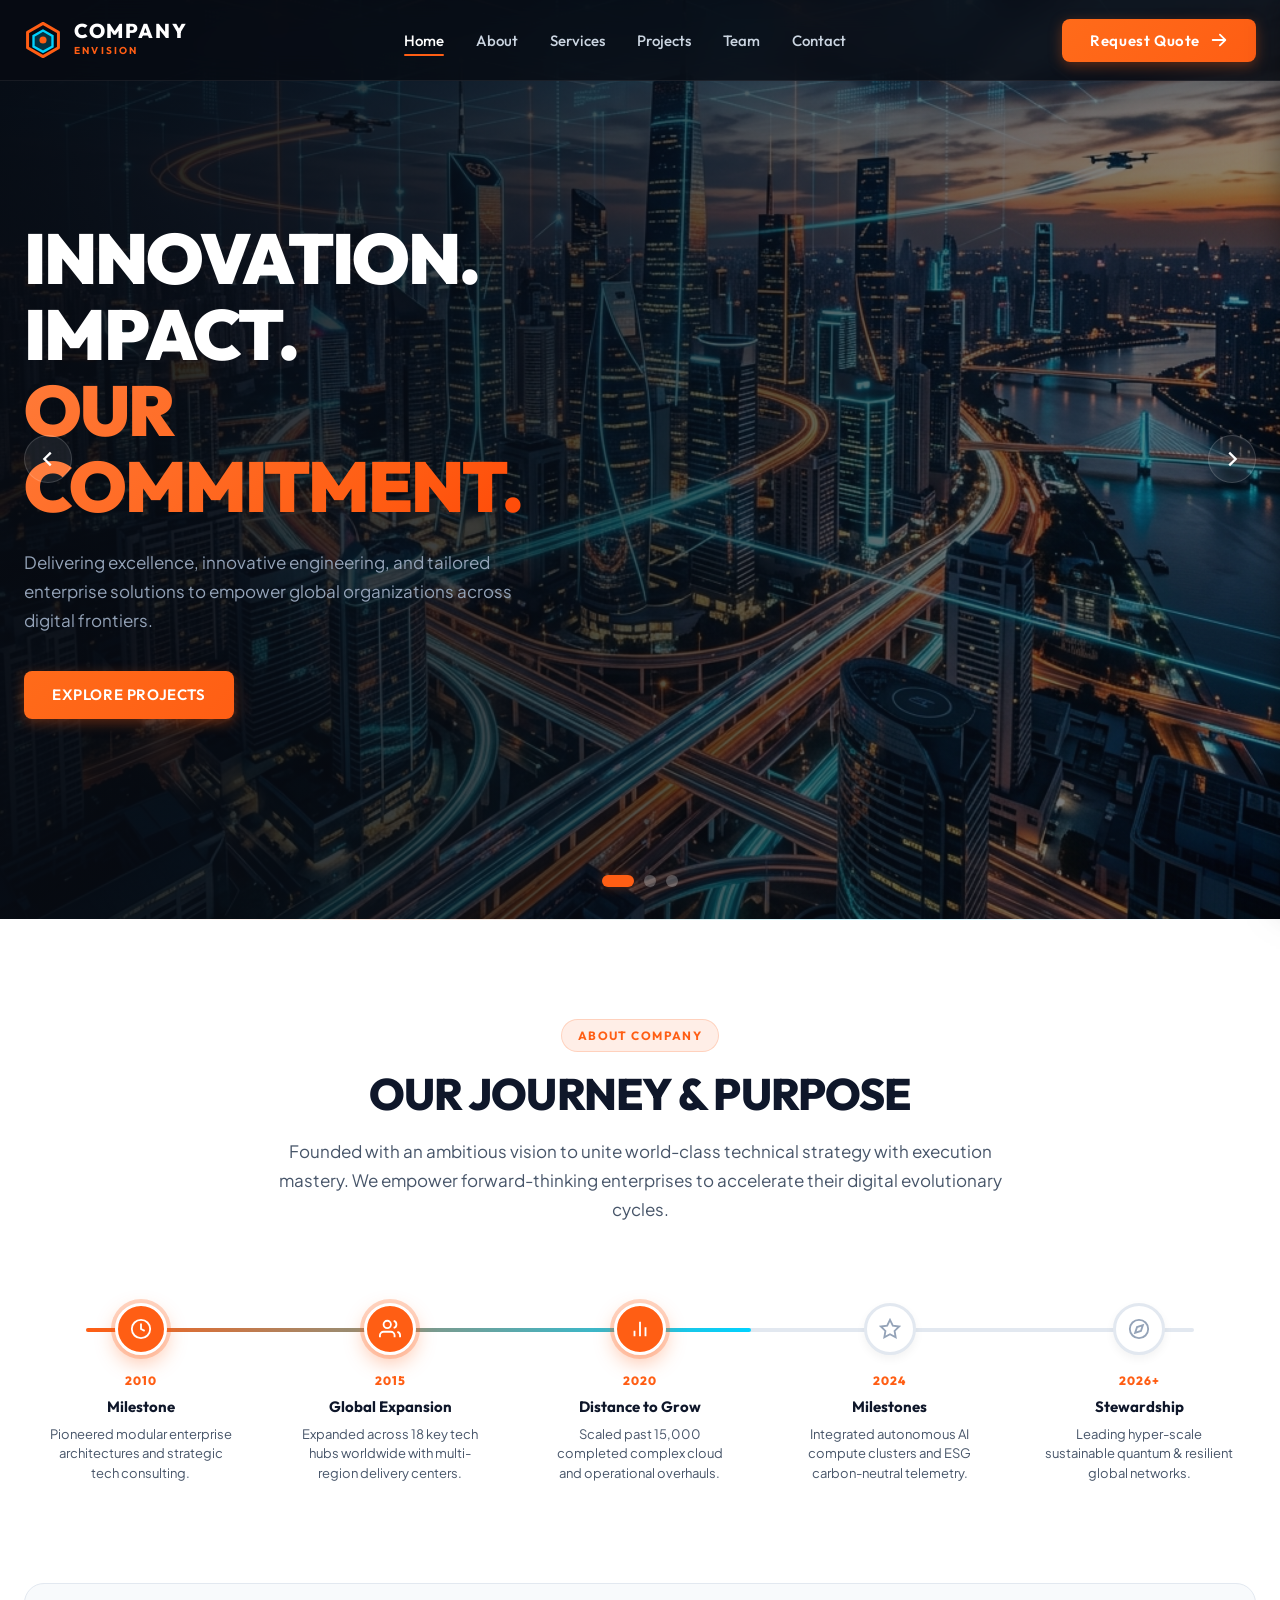
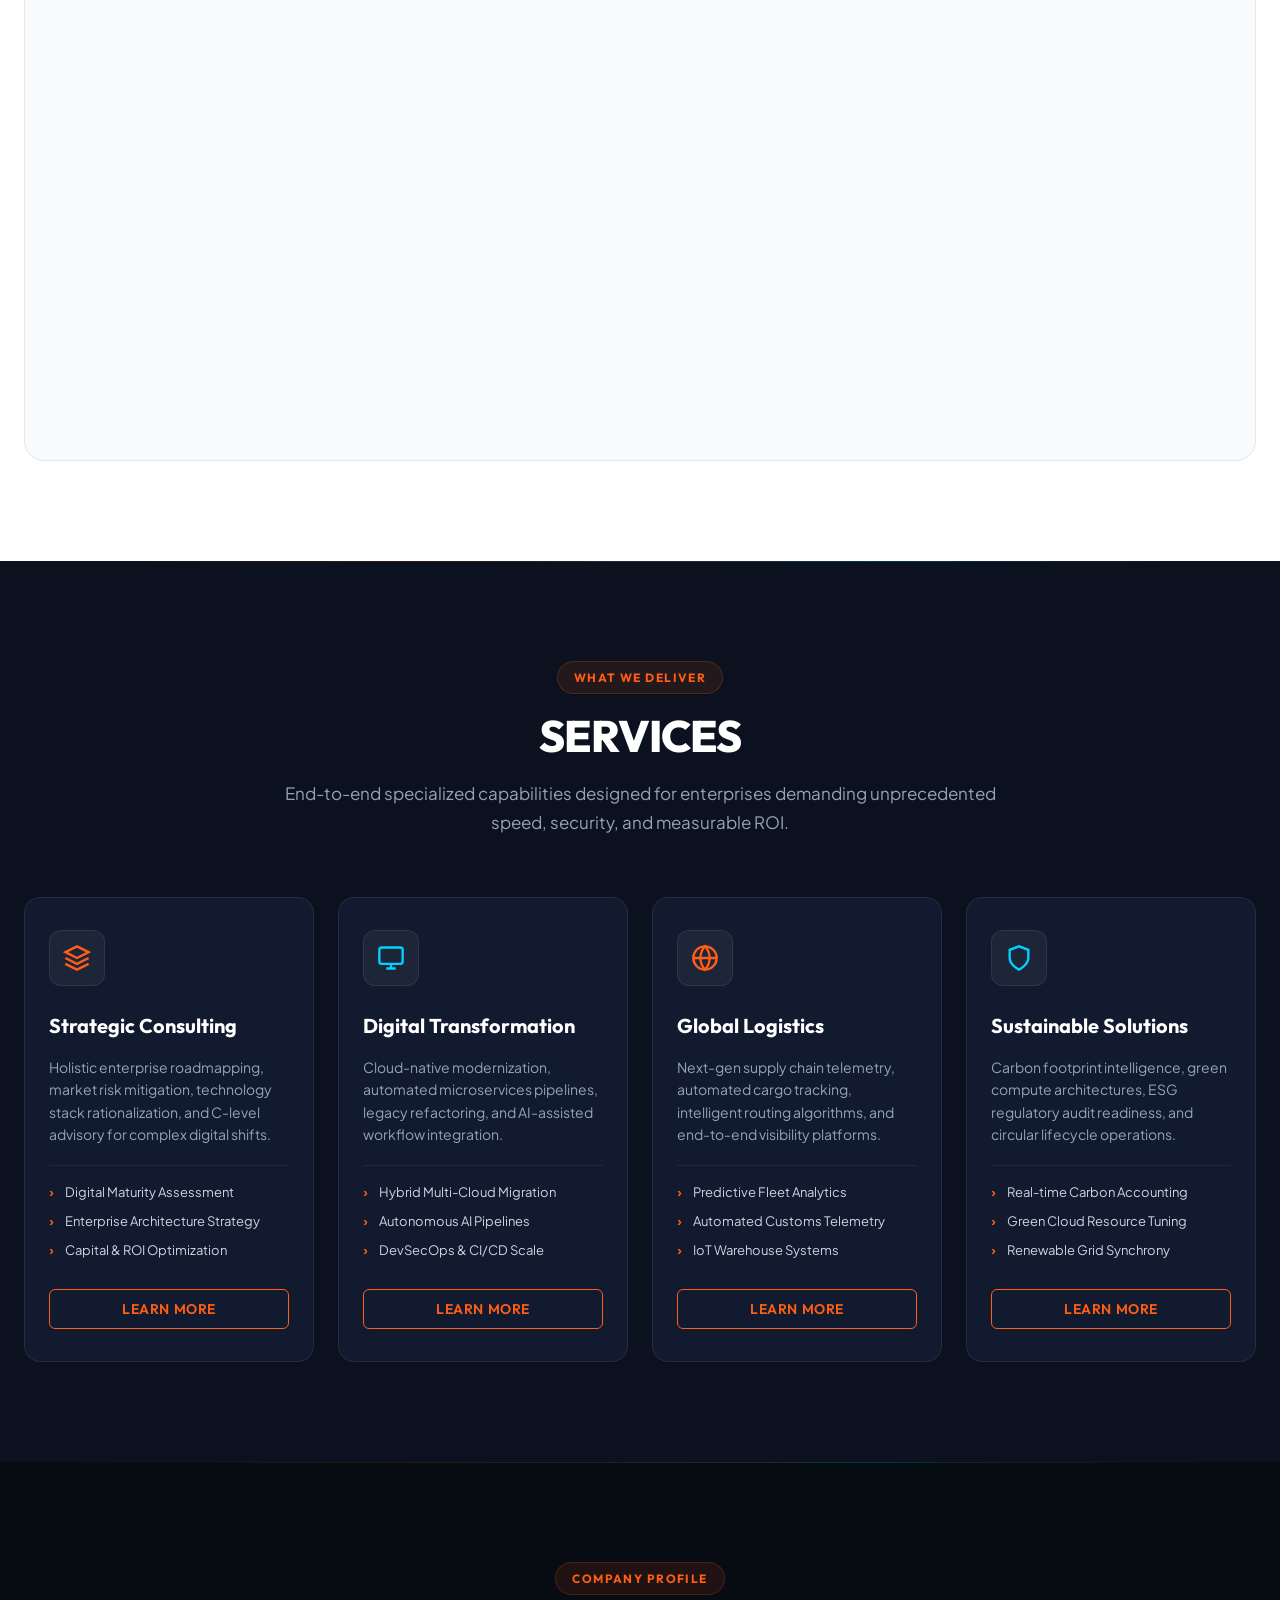
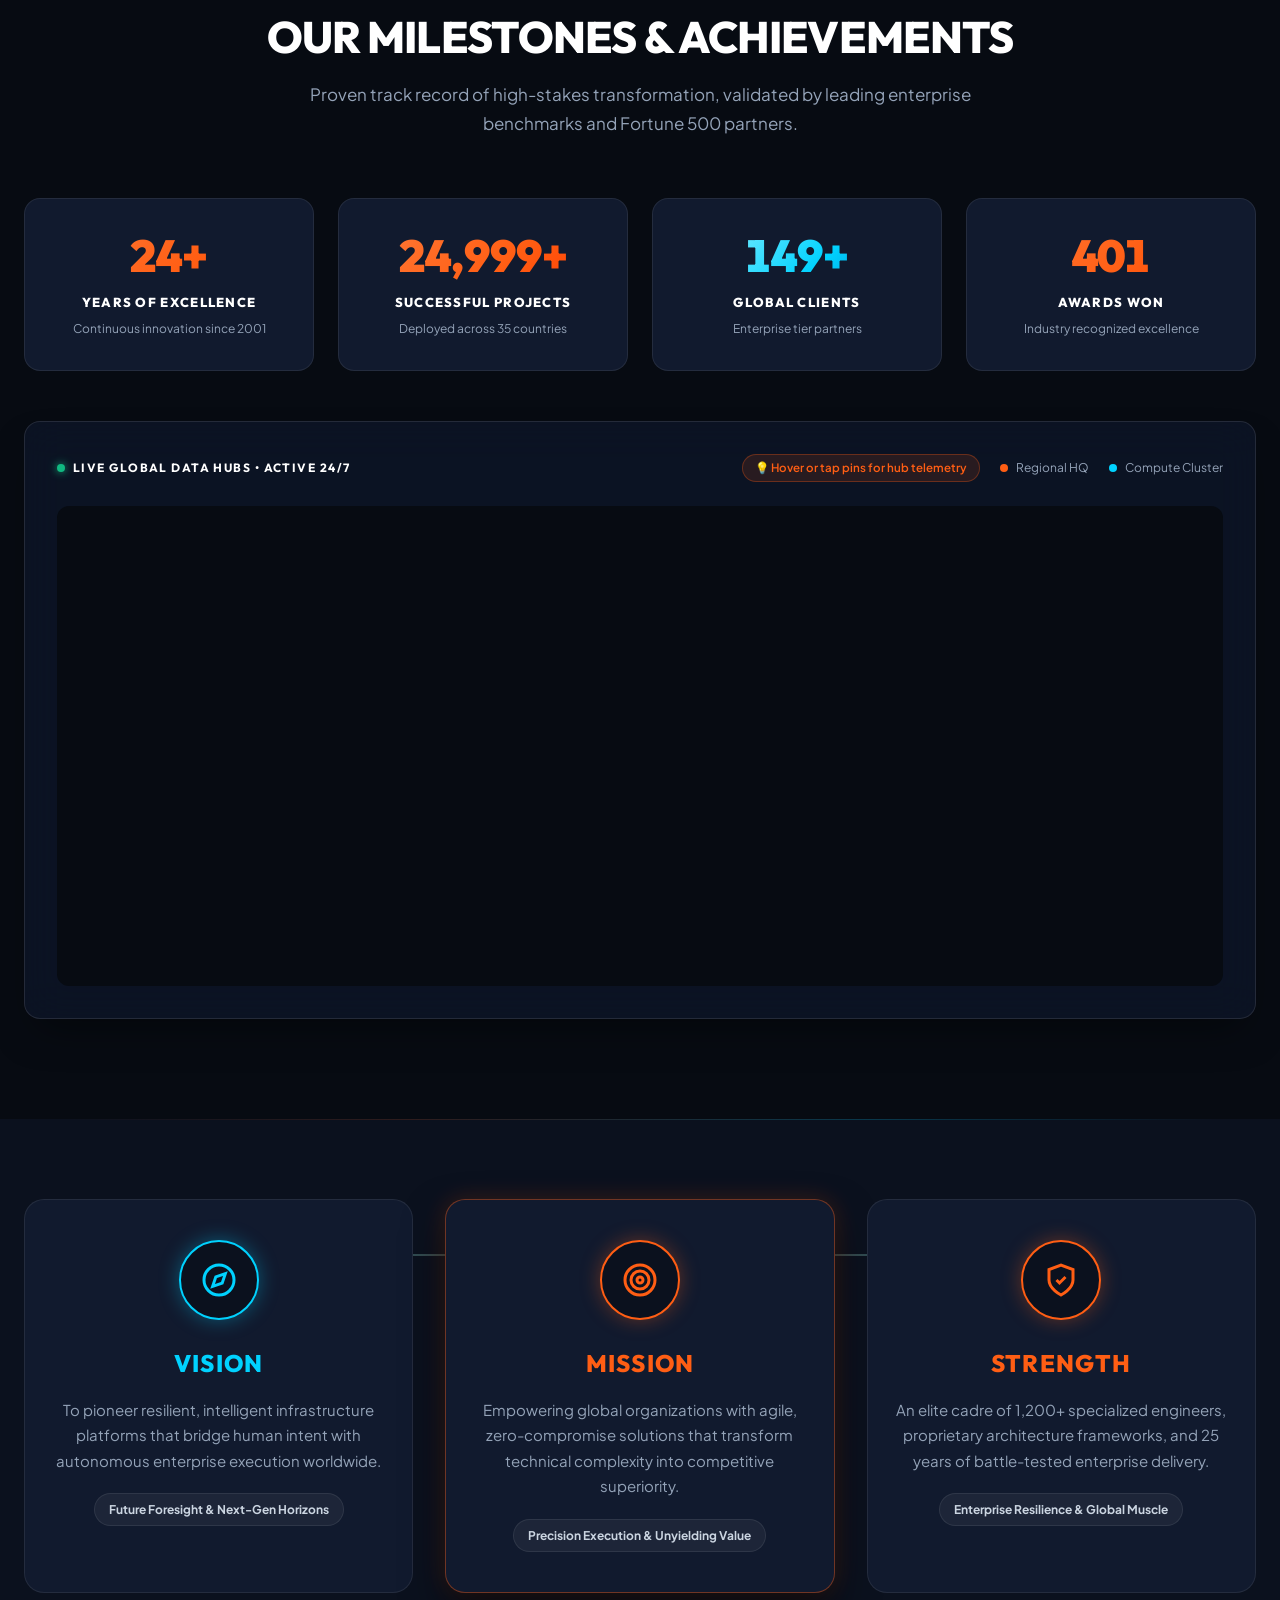
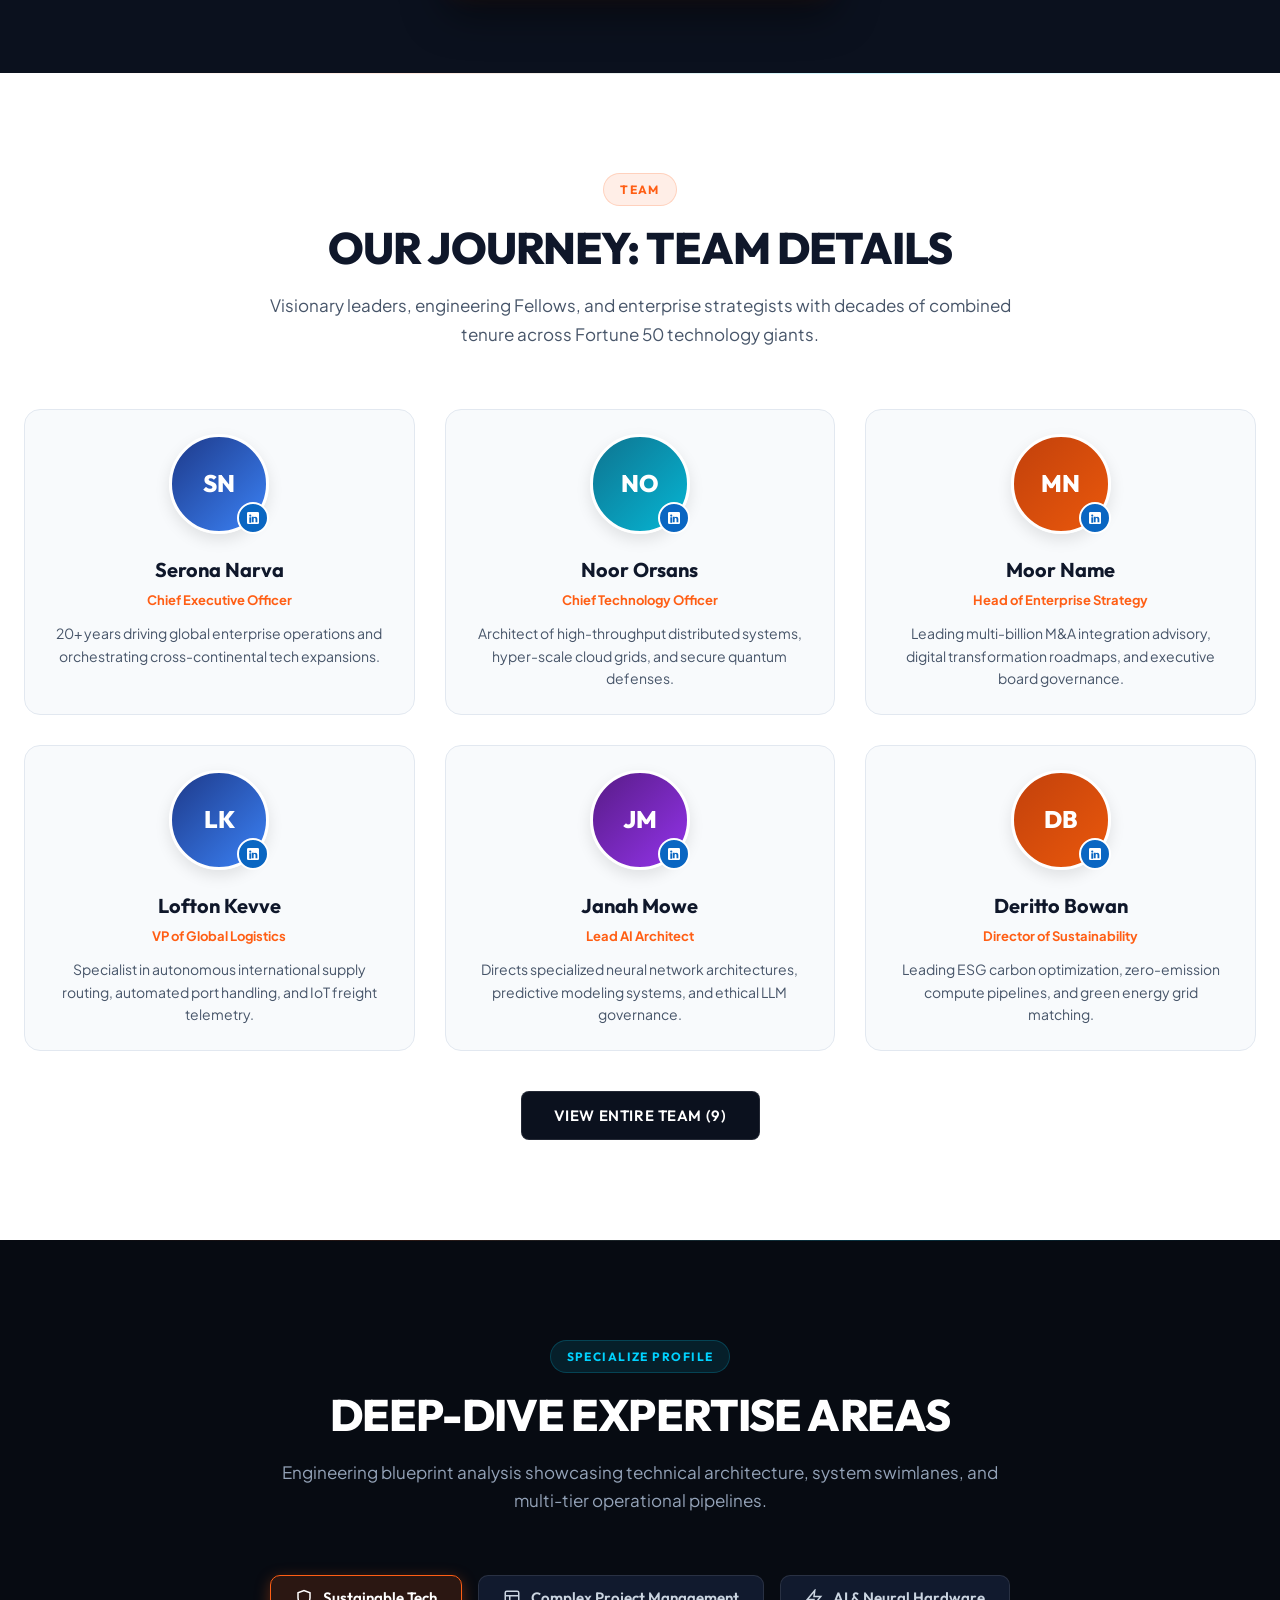
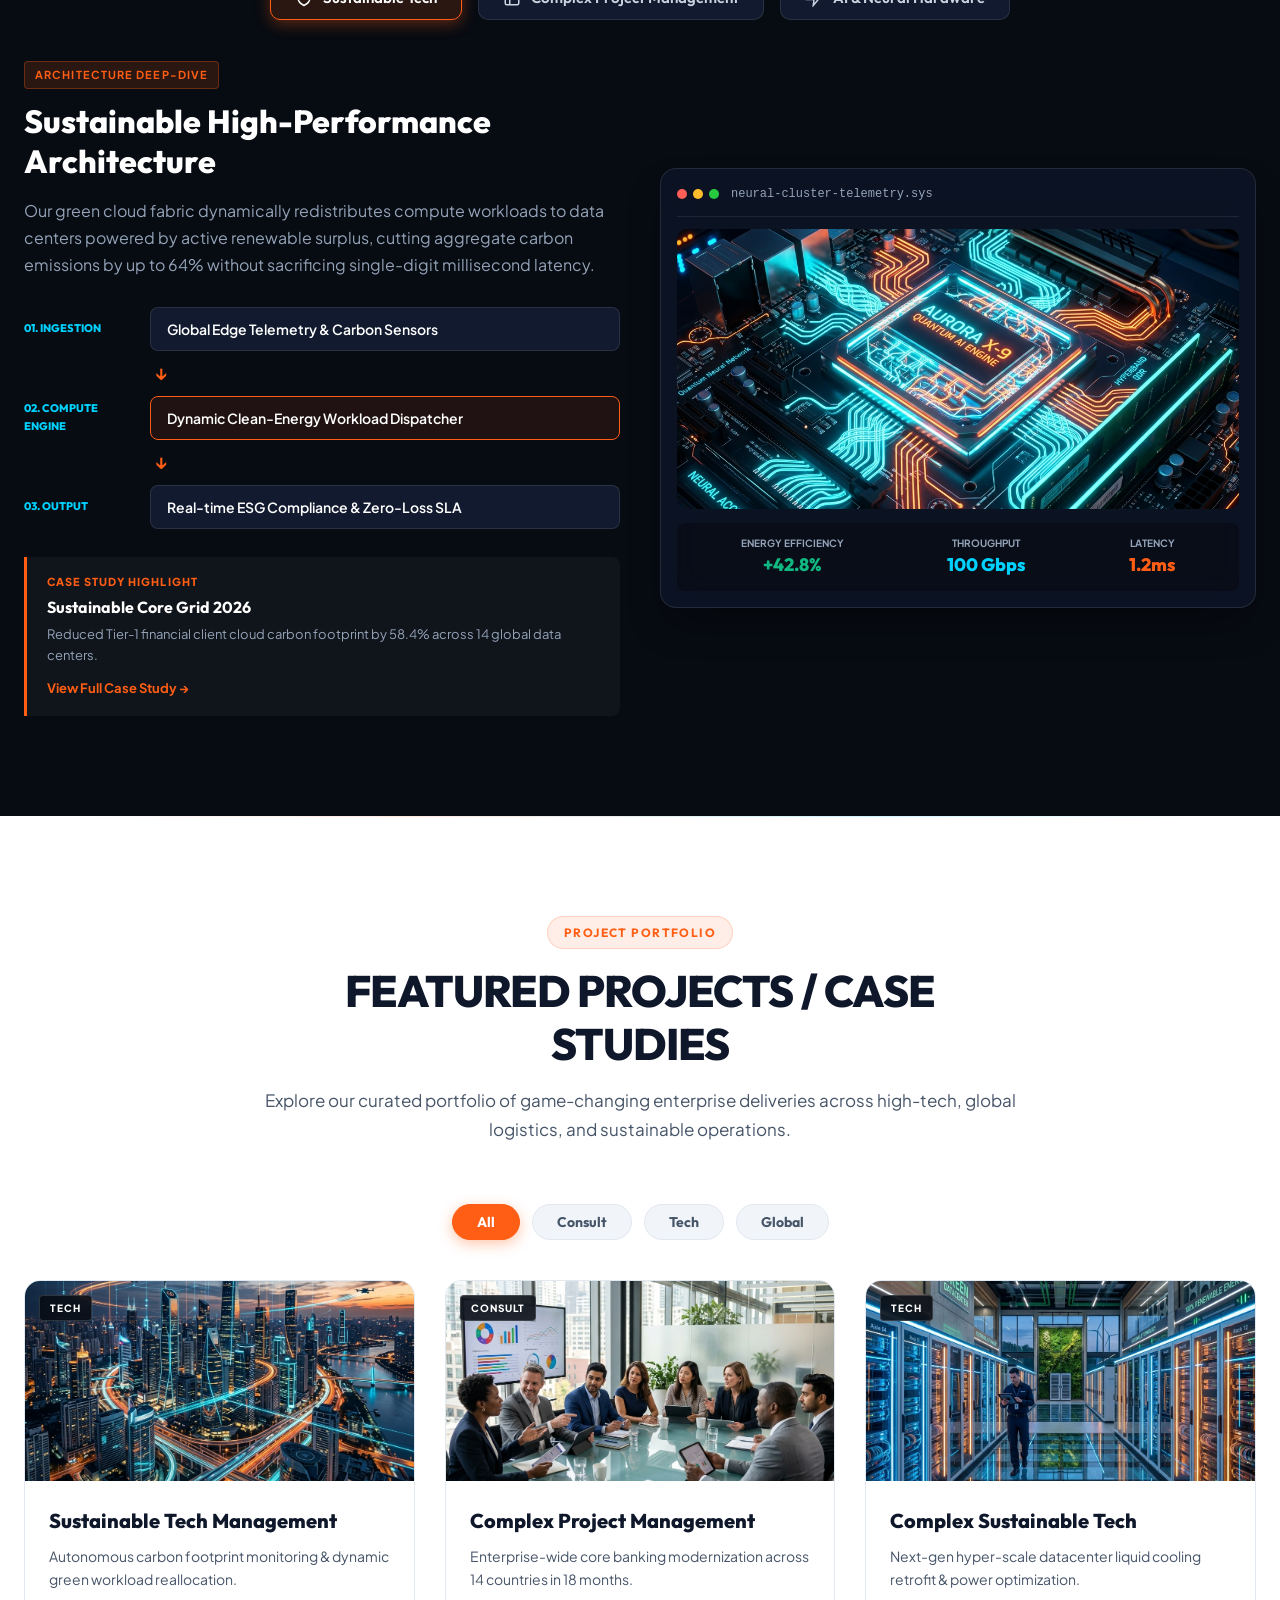
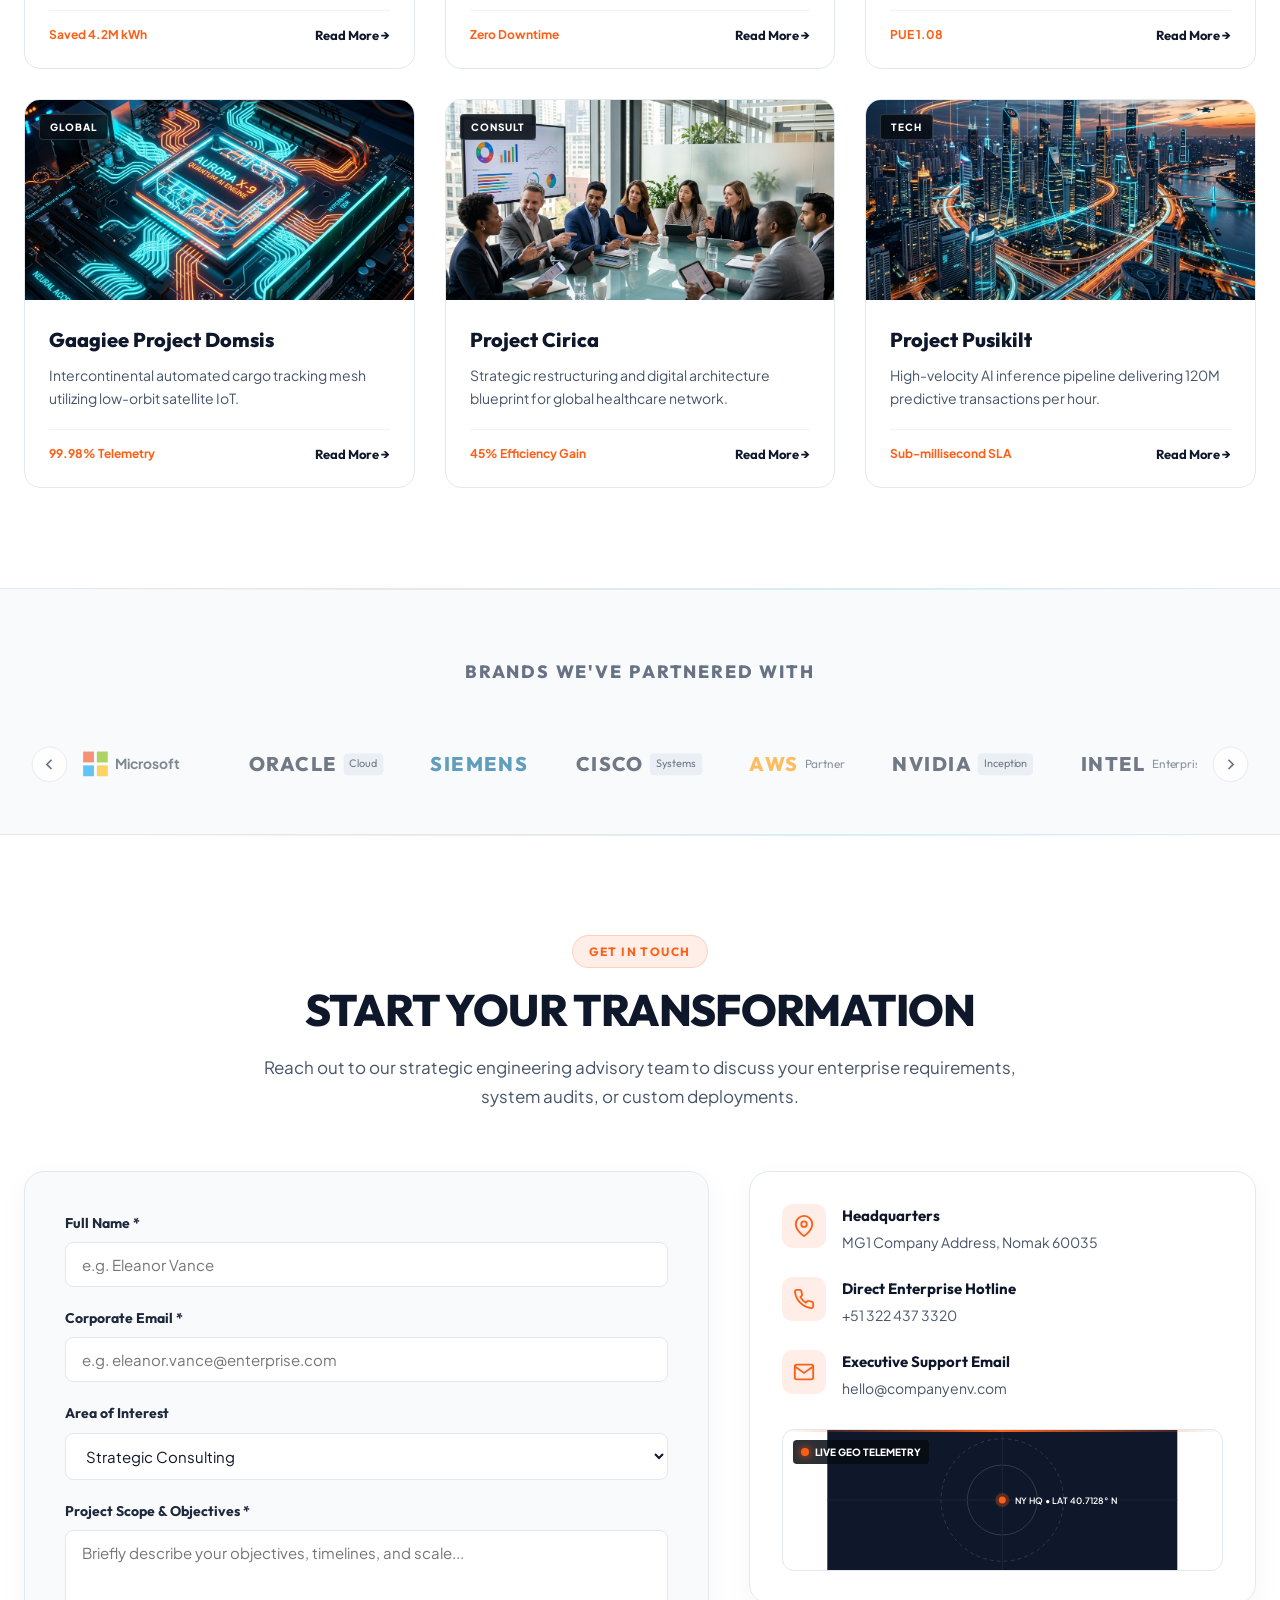
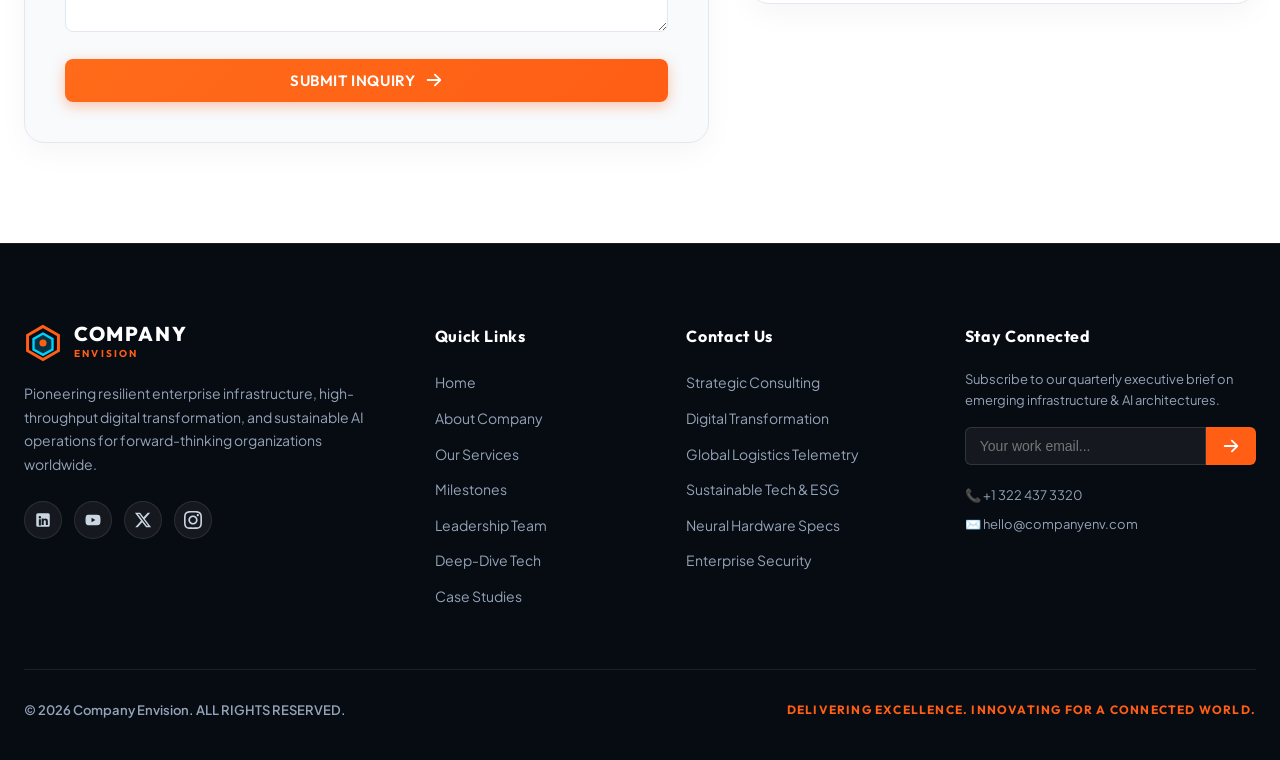
==== commit fa32bfd3: "feat: implement section reveal animations and interactive Leaflet map integration" ====
--- a/signle-page/index.html
+++ b/signle-page/index.html
@@ -11,6 +11,7 @@
   <link rel="preconnect" href="https://fonts.gstatic.com" crossorigin>
   <link href="https://fonts.googleapis.com/css2?family=Outfit:wght@400;500;600;700;800;900&family=Plus+Jakarta+Sans:wght@300;400;500;600;700;800&display=swap" rel="stylesheet">
   
+  <link rel="stylesheet" href="assets/leaflet.css">
   <link rel="stylesheet" href="styles.css">
 </head>
 <body>
@@ -449,99 +450,14 @@
               LIVE GLOBAL DATA HUBS &bull; ACTIVE 24/7
             </div>
             <div class="map-legend">
+              <span class="map-hint-badge">💡 Hover or tap pins for hub telemetry</span>
               <span class="legend-item"><span class="legend-dot orange"></span> Regional HQ</span>
               <span class="legend-item"><span class="legend-dot cyan"></span> Compute Cluster</span>
             </div>
           </div>
 
           <div class="interactive-map-wrapper">
-            <!-- Stylized SVG World Vector Map -->
-            <svg class="world-svg-map" viewBox="0 0 1000 480" xmlns="http://www.w3.org/2000/svg">
-              <defs>
-                <pattern id="dotGrid" width="20" height="20" patternUnits="userSpaceOnUse">
-                  <circle cx="2" cy="2" r="1.2" fill="#1e293b"/>
-                </pattern>
-                <filter id="glowFilter" x="-20%" y="-20%" width="140%" height="140%">
-                  <feGaussianBlur stdDeviation="4" result="blur" />
-                  <feComposite in="SourceGraphic" in2="blur" operator="over" />
-                </filter>
-              </defs>
-
-              <rect width="100%" height="100%" fill="url(#dotGrid)"/>
-
-              <!-- Continent Silhouettes (Clean abstract polygons) -->
-              <!-- North America -->
-              <path d="M120,80 L220,60 L280,100 L240,180 L180,220 L150,180 L100,120 Z" fill="#132038" stroke="#1e3a5f" stroke-width="1.5"/>
-              <!-- South America -->
-              <path d="M220,240 L280,260 L300,340 L250,420 L210,360 L200,280 Z" fill="#132038" stroke="#1e3a5f" stroke-width="1.5"/>
-              <!-- Europe -->
-              <path d="M460,70 L540,60 L560,120 L500,160 L450,140 L440,90 Z" fill="#132038" stroke="#1e3a5f" stroke-width="1.5"/>
-              <!-- Africa -->
-              <path d="M460,180 L540,180 L570,260 L520,360 L460,320 L440,240 Z" fill="#132038" stroke="#1e3a5f" stroke-width="1.5"/>
-              <!-- Asia -->
-              <path d="M570,60 L780,50 L840,140 L760,240 L620,200 L560,120 Z" fill="#132038" stroke="#1e3a5f" stroke-width="1.5"/>
-              <!-- Australia -->
-              <path d="M780,290 L870,280 L890,360 L810,380 L760,340 Z" fill="#132038" stroke="#1e3a5f" stroke-width="1.5"/>
-
-              <!-- Global Interconnect Network Lines -->
-              <path d="M190,140 Q330,80 480,110 T720,130 T830,320" fill="none" stroke="#00D2FF" stroke-width="1.5" stroke-dasharray="6,6" opacity="0.6"/>
-              <path d="M190,140 Q240,240 260,310 T500,250 T720,130" fill="none" stroke="#FF5E14" stroke-width="1.5" stroke-dasharray="6,6" opacity="0.6"/>
-
-              <!-- Interactive Pulsing Location Pins -->
-              <!-- New York -->
-              <g class="map-pin" data-city="New York" data-metrics="Operations HQ &bull; 9,200 Projects Delivered" transform="translate(210, 130)">
-                <circle cx="0" cy="0" r="14" fill="#FF5E14" fill-opacity="0.2" class="radar-wave"/>
-                <circle cx="0" cy="0" r="6" fill="#FF5E14" filter="url(#glowFilter)"/>
-                <text x="12" y="4" fill="#FFFFFF" font-size="11" font-weight="600" font-family="Plus Jakarta Sans">New York</text>
-              </g>
-
-              <!-- London -->
-              <g class="map-pin" data-city="London" data-metrics="European Center &bull; 6,400 Projects Delivered" transform="translate(480, 105)">
-                <circle cx="0" cy="0" r="14" fill="#00D2FF" fill-opacity="0.2" class="radar-wave"/>
-                <circle cx="0" cy="0" r="6" fill="#00D2FF" filter="url(#glowFilter)"/>
-                <text x="12" y="4" fill="#FFFFFF" font-size="11" font-weight="600" font-family="Plus Jakarta Sans">London</text>
-              </g>
-
-              <!-- Frankfurt -->
-              <g class="map-pin" data-city="Frankfurt" data-metrics="Data Sovereignty Cluster &bull; ISO Tier IV" transform="translate(520, 125)">
-                <circle cx="0" cy="0" r="10" fill="#FF5E14" fill-opacity="0.2" class="radar-wave"/>
-                <circle cx="0" cy="0" r="5" fill="#FF5E14"/>
-              </g>
-
-              <!-- Singapore -->
-              <g class="map-pin" data-city="Singapore" data-metrics="APAC Superhub &bull; Low-latency AI Routing" transform="translate(730, 240)">
-                <circle cx="0" cy="0" r="14" fill="#00D2FF" fill-opacity="0.2" class="radar-wave"/>
-                <circle cx="0" cy="0" r="6" fill="#00D2FF" filter="url(#glowFilter)"/>
-                <text x="12" y="4" fill="#FFFFFF" font-size="11" font-weight="600" font-family="Plus Jakarta Sans">Singapore</text>
-              </g>
-
-              <!-- Tokyo -->
-              <g class="map-pin" data-city="Tokyo" data-metrics="Robotics &amp; Edge Compute Lab" transform="translate(820, 140)">
-                <circle cx="0" cy="0" r="14" fill="#FF5E14" fill-opacity="0.2" class="radar-wave"/>
-                <circle cx="0" cy="0" r="6" fill="#FF5E14" filter="url(#glowFilter)"/>
-                <text x="12" y="4" fill="#FFFFFF" font-size="11" font-weight="600" font-family="Plus Jakarta Sans">Tokyo</text>
-              </g>
-
-              <!-- Sydney -->
-              <g class="map-pin" data-city="Sydney" data-metrics="Oceania Logistics Telemetry Base" transform="translate(840, 340)">
-                <circle cx="0" cy="0" r="12" fill="#00D2FF" fill-opacity="0.2" class="radar-wave"/>
-                <circle cx="0" cy="0" r="5" fill="#00D2FF"/>
-                <text x="12" y="4" fill="#FFFFFF" font-size="11" font-weight="600" font-family="Plus Jakarta Sans">Sydney</text>
-              </g>
-
-              <!-- Dubai -->
-              <g class="map-pin" data-city="Dubai" data-metrics="MENA Strategic Consulting Hub" transform="translate(600, 175)">
-                <circle cx="0" cy="0" r="12" fill="#FF5E14" fill-opacity="0.2" class="radar-wave"/>
-                <circle cx="0" cy="0" r="5" fill="#FF5E14"/>
-                <text x="12" y="4" fill="#FFFFFF" font-size="11" font-weight="600" font-family="Plus Jakarta Sans">Dubai</text>
-              </g>
-            </svg>
-
-            <!-- Map Floating Tooltip -->
-            <div class="map-tooltip" id="mapTooltip">
-              <strong id="tooltipCity">Hub</strong>
-              <span id="tooltipMetrics">Details</span>
-            </div>
+            <div id="realLeafletMap" class="real-leaflet-map"></div>
           </div>
         </div>
       </div>
@@ -1440,6 +1356,9 @@
     </svg>
   </button>
 
+  <script src="assets/leaflet.js"></script>
+  <script src="assets/motion.js"></script>
+  <script src="animations.js"></script>
   <script src="script.js"></script>
 </body>
 </html>
--- a/signle-page/styles.css
+++ b/signle-page/styles.css
@@ -132,6 +132,7 @@
 section {
   padding: 100px 0;
   position: relative;
+  overflow: hidden;
 }
 
 .light-section {
@@ -147,6 +148,84 @@
 .dark-deep-section {
   background-color: var(--bg-space);
   color: var(--text-slate-100);
+}
+
+/* -------------------- SECTION REVEAL STYLES (MOTION LIBRARY DRIVEN) -------------------- */
+/* Base initial states when JS is enabled; Motion JS handles all animation keyframes */
+body.js-reveal-enabled section,
+body.js-reveal-enabled .section-reveal,
+body.js-reveal-enabled .reveal {
+  will-change: transform, opacity;
+}
+
+/* Specific initial state helper classes before Motion triggers */
+body.js-reveal-enabled .reveal-up { opacity: 0; transform: translateY(45px); }
+body.js-reveal-enabled .reveal-scale { opacity: 0; transform: scale(0.94) translateY(20px); }
+body.js-reveal-enabled .reveal-fade { opacity: 0; }
+body.js-reveal-enabled .reveal-left { opacity: 0; transform: translateX(-45px); }
+body.js-reveal-enabled .reveal-right { opacity: 0; transform: translateX(45px); }
+
+/* Revealed final states */
+body.js-reveal-enabled section.is-visible,
+body.js-reveal-enabled .section-reveal.is-visible,
+body.js-reveal-enabled .reveal.is-visible,
+body.js-reveal-enabled .reveal-up.is-visible,
+body.js-reveal-enabled .reveal-scale.is-visible,
+body.js-reveal-enabled .reveal-fade.is-visible,
+body.js-reveal-enabled .reveal-left.is-visible,
+body.js-reveal-enabled .reveal-right.is-visible {
+  opacity: 1;
+  transform: none;
+}
+
+/* Staggered Children Initial States for Motion */
+body.js-reveal-enabled section:not(.is-visible) .reveal-child,
+body.js-reveal-enabled section:not(.is-visible) .stagger-item {
+  opacity: 0;
+  transform: translateY(30px);
+}
+
+body.js-reveal-enabled section.is-visible .reveal-child,
+body.js-reveal-enabled section.is-visible .stagger-item,
+body.js-reveal-enabled .is-visible .reveal-child,
+body.js-reveal-enabled .is-visible .stagger-item {
+  opacity: 1;
+  transform: translateY(0);
+}
+
+/* Section Top & Bottom Smooth Transition Glow Dividers */
+section::before {
+  content: '';
+  position: absolute;
+  top: 0;
+  left: 5%;
+  right: 5%;
+  height: 1px;
+  background: linear-gradient(90deg, transparent 0%, rgba(255, 94, 20, 0.18) 30%, rgba(0, 210, 255, 0.25) 70%, transparent 100%);
+  pointer-events: none;
+  opacity: 0.8;
+}
+
+section.no-divider::before,
+section:first-of-type::before {
+  display: none;
+}
+
+/* Reduced motion accessibility standard */
+@media (prefers-reduced-motion: reduce) {
+  body.js-reveal-enabled section,
+  body.js-reveal-enabled .section-reveal,
+  body.js-reveal-enabled .reveal,
+  body.js-reveal-enabled .reveal-up,
+  body.js-reveal-enabled .reveal-scale,
+  body.js-reveal-enabled .reveal-fade,
+  body.js-reveal-enabled .reveal-left,
+  body.js-reveal-enabled .reveal-right,
+  body.js-reveal-enabled .reveal-child,
+  body.js-reveal-enabled .stagger-item {
+    opacity: 1 !important;
+    transform: none !important;
+  }
 }
 
 .section-header {
@@ -982,6 +1061,10 @@
   margin-bottom: 24px;
 }
 
+.about-section {
+  overflow: hidden;
+}
+
 .feature-checklist {
   display: flex;
   flex-direction: column;
@@ -1148,6 +1231,10 @@
 }
 
 /* -------------------- 8. MILESTONES & ACHIEVEMENTS / KPI DASHBOARD (Callout 4) -------------------- */
+.milestones-section {
+  overflow: hidden;
+}
+
 .kpi-grid {
   display: grid;
   grid-template-columns: repeat(4, 1fr);
@@ -1161,20 +1248,45 @@
   border-radius: 16px;
   padding: 32px 20px;
   text-align: center;
-  transition: var(--transition-smooth);
+  transition: transform 0.35s cubic-bezier(0.16, 1, 0.3, 1), border-color 0.35s ease, box-shadow 0.35s ease;
+  position: relative;
+  overflow: hidden;
+}
+
+.kpi-card::before {
+  content: '';
+  position: absolute;
+  top: 0;
+  left: 0;
+  right: 0;
+  height: 3px;
+  background: linear-gradient(90deg, var(--accent-orange), var(--accent-cyan));
+  opacity: 0;
+  transition: opacity 0.35s ease;
 }
 
 .kpi-card:hover {
-  transform: translateY(-4px);
-  border-color: rgba(255, 255, 255, 0.16);
+  transform: translateY(-8px) scale(1.03) rotateX(4deg);
+  border-color: rgba(255, 94, 20, 0.4);
+  box-shadow: 0 20px 40px -10px rgba(0, 0, 0, 0.7), 0 0 25px rgba(255, 94, 20, 0.25);
+}
+
+.kpi-card:hover::before {
+  opacity: 1;
 }
 
 .kpi-number {
   font-family: var(--font-heading);
-  font-size: clamp(2.5rem, 4vw, 3.25rem);
+  font-size: clamp(2.2rem, 3.5vw, 3.25rem);
   font-weight: 900;
-  line-height: 1;
+  line-height: 1.1;
   margin-bottom: 12px;
+  display: block;
+  text-align: center;
+  font-variant-numeric: tabular-nums;
+  white-space: nowrap;
+  backface-visibility: hidden;
+  -webkit-backface-visibility: hidden;
 }
 
 .kpi-label {
@@ -1276,28 +1388,164 @@
   100% { transform: scale(2.2); opacity: 0; }
 }
 
+.map-pin * {
+  pointer-events: none;
+}
+
+.map-hint-badge {
+  display: inline-flex;
+  align-items: center;
+  gap: 6px;
+  font-size: 0.72rem;
+  font-weight: 600;
+  color: var(--accent-orange);
+  background: rgba(255, 94, 20, 0.12);
+  border: 1px solid rgba(255, 94, 20, 0.3);
+  padding: 4px 12px;
+  border-radius: 9999px;
+  white-space: nowrap;
+}
+
 .map-tooltip {
   position: absolute;
   top: 0;
   left: 0;
-  background: rgba(7, 11, 18, 0.95);
-  border: 1px solid var(--accent-orange);
-  border-radius: 8px;
-  padding: 8px 14px;
-  color: #FFFFFF;
-  font-size: 0.75rem;
+  background: rgba(11, 17, 30, 0.94);
+  backdrop-filter: blur(12px);
+  -webkit-backdrop-filter: blur(12px);
+  border: 1px solid rgba(255, 94, 20, 0.5);
+  border-radius: 10px;
+  padding: 10px 16px;
+  color: #FFFFFF;
+  font-size: 0.8rem;
   pointer-events: none;
   opacity: 0;
-  transition: opacity var(--transition-fast);
-  z-index: 20;
+  transform: translateY(6px);
+  transition: opacity 0.25s cubic-bezier(0.16, 1, 0.3, 1), transform 0.25s cubic-bezier(0.16, 1, 0.3, 1);
+  z-index: 50;
   display: flex;
   flex-direction: column;
-  gap: 2px;
-  box-shadow: 0 8px 20px rgba(0, 0, 0, 0.6);
+  gap: 4px;
+  max-width: 320px;
+  white-space: normal;
+  box-shadow: 0 12px 30px rgba(0, 0, 0, 0.7), 0 0 20px rgba(255, 94, 20, 0.2);
 }
 
 .map-tooltip.visible {
   opacity: 1;
+  transform: translateY(0);
+}
+
+.map-tooltip strong {
+  color: var(--accent-cyan);
+  font-size: 0.875rem;
+  font-family: var(--font-heading);
+  letter-spacing: 0.02em;
+  display: flex;
+  align-items: center;
+  gap: 6px;
+}
+
+.map-tooltip span {
+  color: var(--text-slate-300);
+  font-size: 0.75rem;
+  line-height: 1.45;
+}
+
+/* Real Leaflet Map Container & Custom Markers */
+.real-leaflet-map {
+  width: 100%;
+  height: 480px;
+  border-radius: 12px;
+  overflow: hidden;
+  background: var(--bg-space);
+  z-index: 1;
+}
+
+.leaflet-container {
+  font-family: var(--font-body) !important;
+  background: #090D16 !important;
+}
+
+.custom-leaflet-marker {
+  position: relative;
+  display: flex;
+  align-items: center;
+  justify-content: center;
+}
+
+.marker-pulse {
+  position: absolute;
+  width: 100%;
+  height: 100%;
+  border-radius: 50%;
+  animation: leafletPulse 2.2s infinite ease-out;
+}
+
+.marker-pulse.orange-pulse {
+  background: rgba(255, 94, 20, 0.4);
+  border: 1px solid rgba(255, 94, 20, 0.8);
+}
+
+.marker-pulse.cyan-pulse {
+  background: rgba(0, 210, 255, 0.4);
+  border: 1px solid rgba(0, 210, 255, 0.8);
+}
+
+.marker-core {
+  width: 10px;
+  height: 10px;
+  border-radius: 50%;
+  z-index: 2;
+}
+
+.marker-core.orange-core {
+  background: #FF5E14;
+  box-shadow: 0 0 12px #FF5E14;
+}
+
+.marker-core.cyan-core {
+  background: #00D2FF;
+  box-shadow: 0 0 12px #00D2FF;
+}
+
+@keyframes leafletPulse {
+  0% { transform: scale(0.5); opacity: 0.9; }
+  100% { transform: scale(2.2); opacity: 0; }
+}
+
+.leaflet-popup-content-wrapper {
+  background: rgba(11, 17, 30, 0.96) !important;
+  backdrop-filter: blur(12px) !important;
+  -webkit-backdrop-filter: blur(12px) !important;
+  border: 1px solid rgba(255, 94, 20, 0.5) !important;
+  border-radius: 10px !important;
+  color: #FFFFFF !important;
+  box-shadow: 0 12px 30px rgba(0, 0, 0, 0.7), 0 0 20px rgba(255, 94, 20, 0.25) !important;
+}
+
+.leaflet-popup-tip {
+  background: rgba(11, 17, 30, 0.96) !important;
+  border: 1px solid rgba(255, 94, 20, 0.5) !important;
+}
+
+.leaflet-popup-content {
+  margin: 10px 14px !important;
+  line-height: 1.45 !important;
+}
+
+.leaflet-popup-content strong {
+  color: var(--accent-cyan) !important;
+  font-size: 0.9rem !important;
+  font-family: var(--font-heading) !important;
+  display: block;
+  margin-bottom: 4px;
+}
+
+.leaflet-popup-content p {
+  color: var(--text-slate-300) !important;
+  font-size: 0.78rem !important;
+  margin: 0 !important;
 }
 
 /* -------------------- 9. VISION, MISSION & STRENGTH PILLARS (Callout 5) -------------------- */
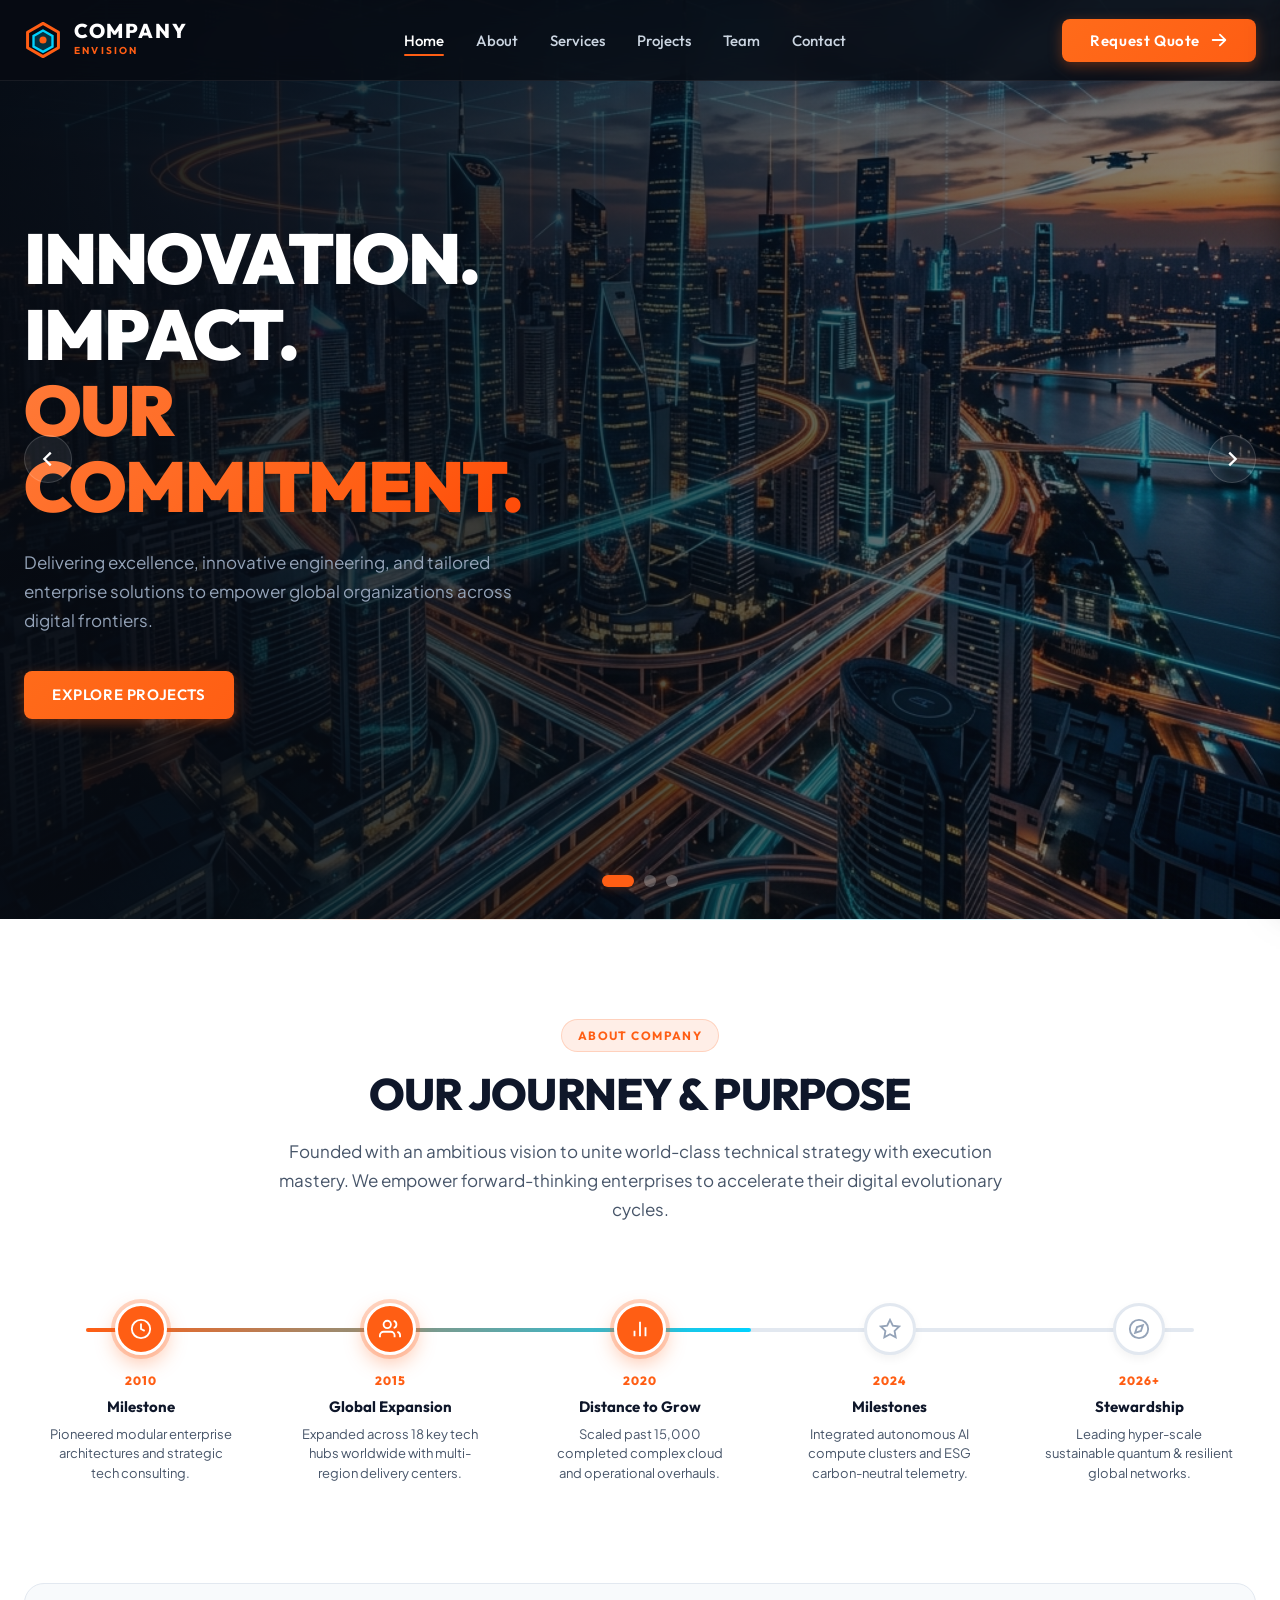
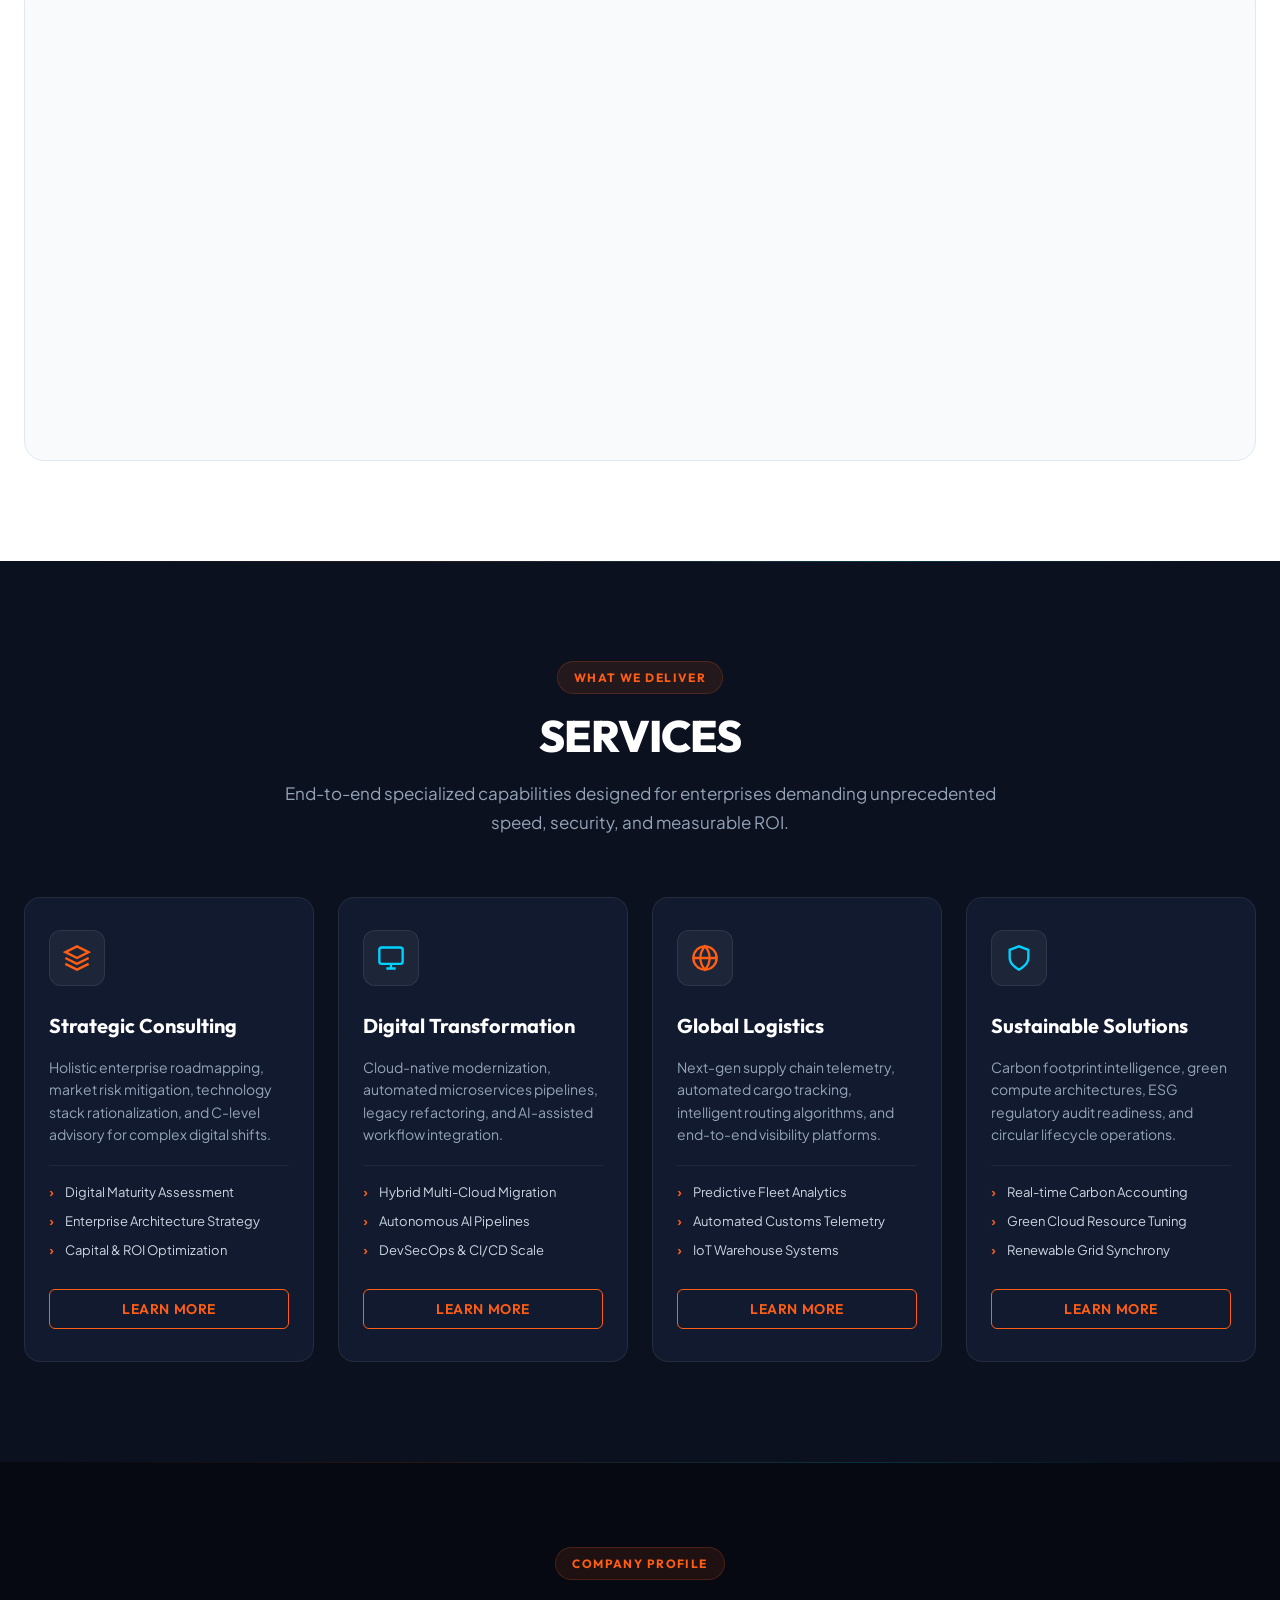
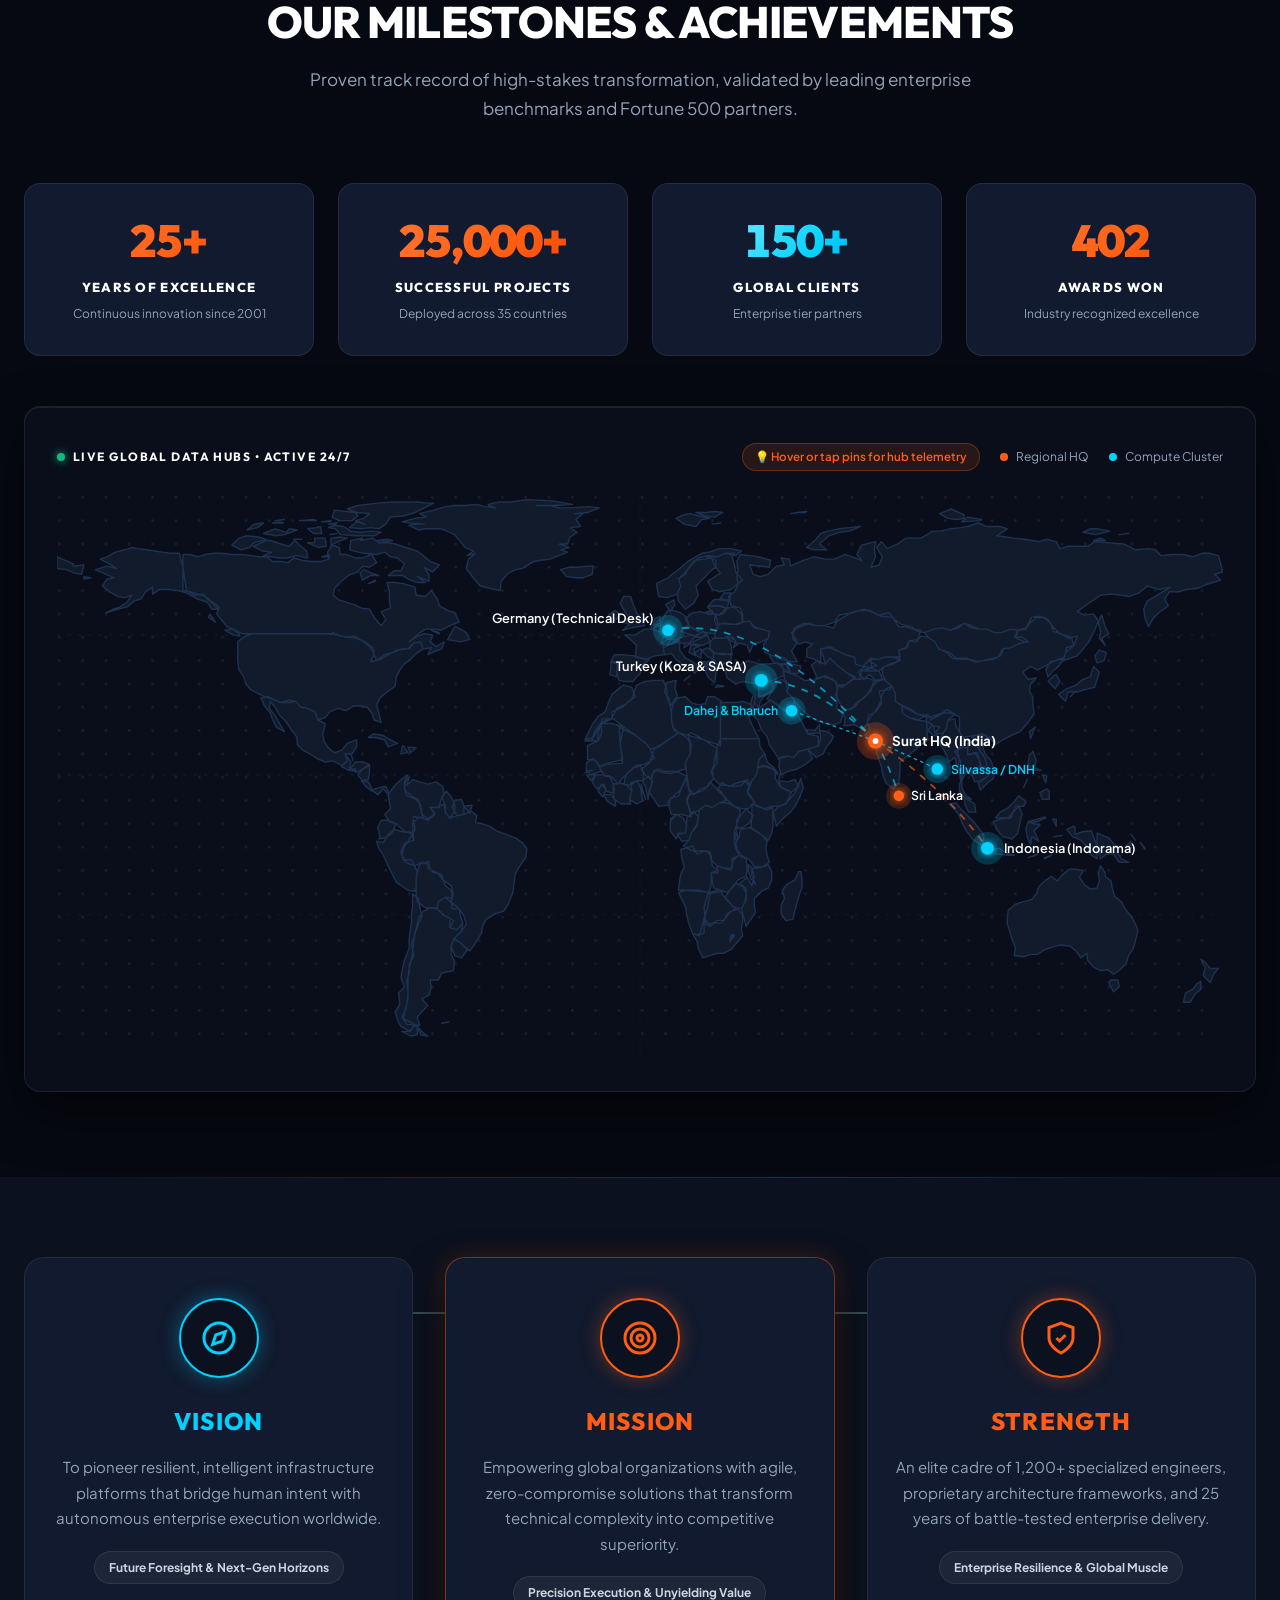
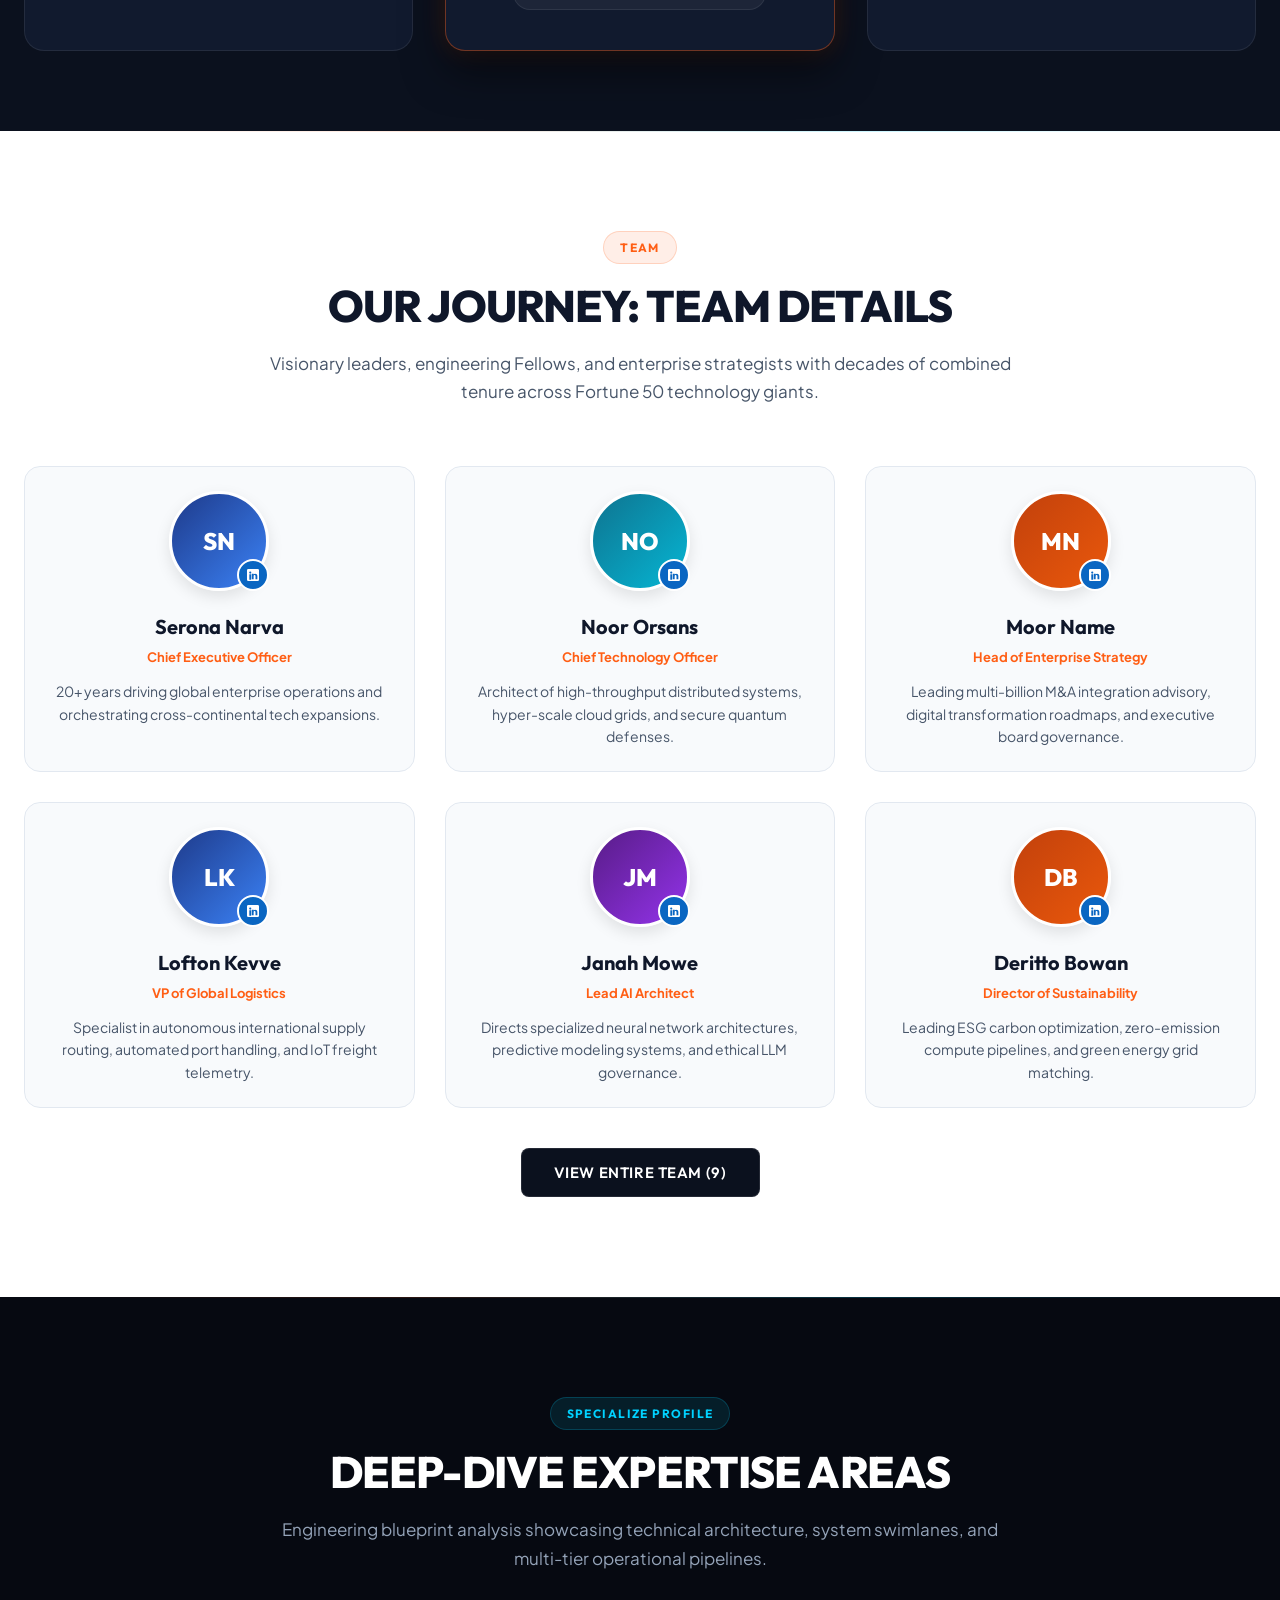
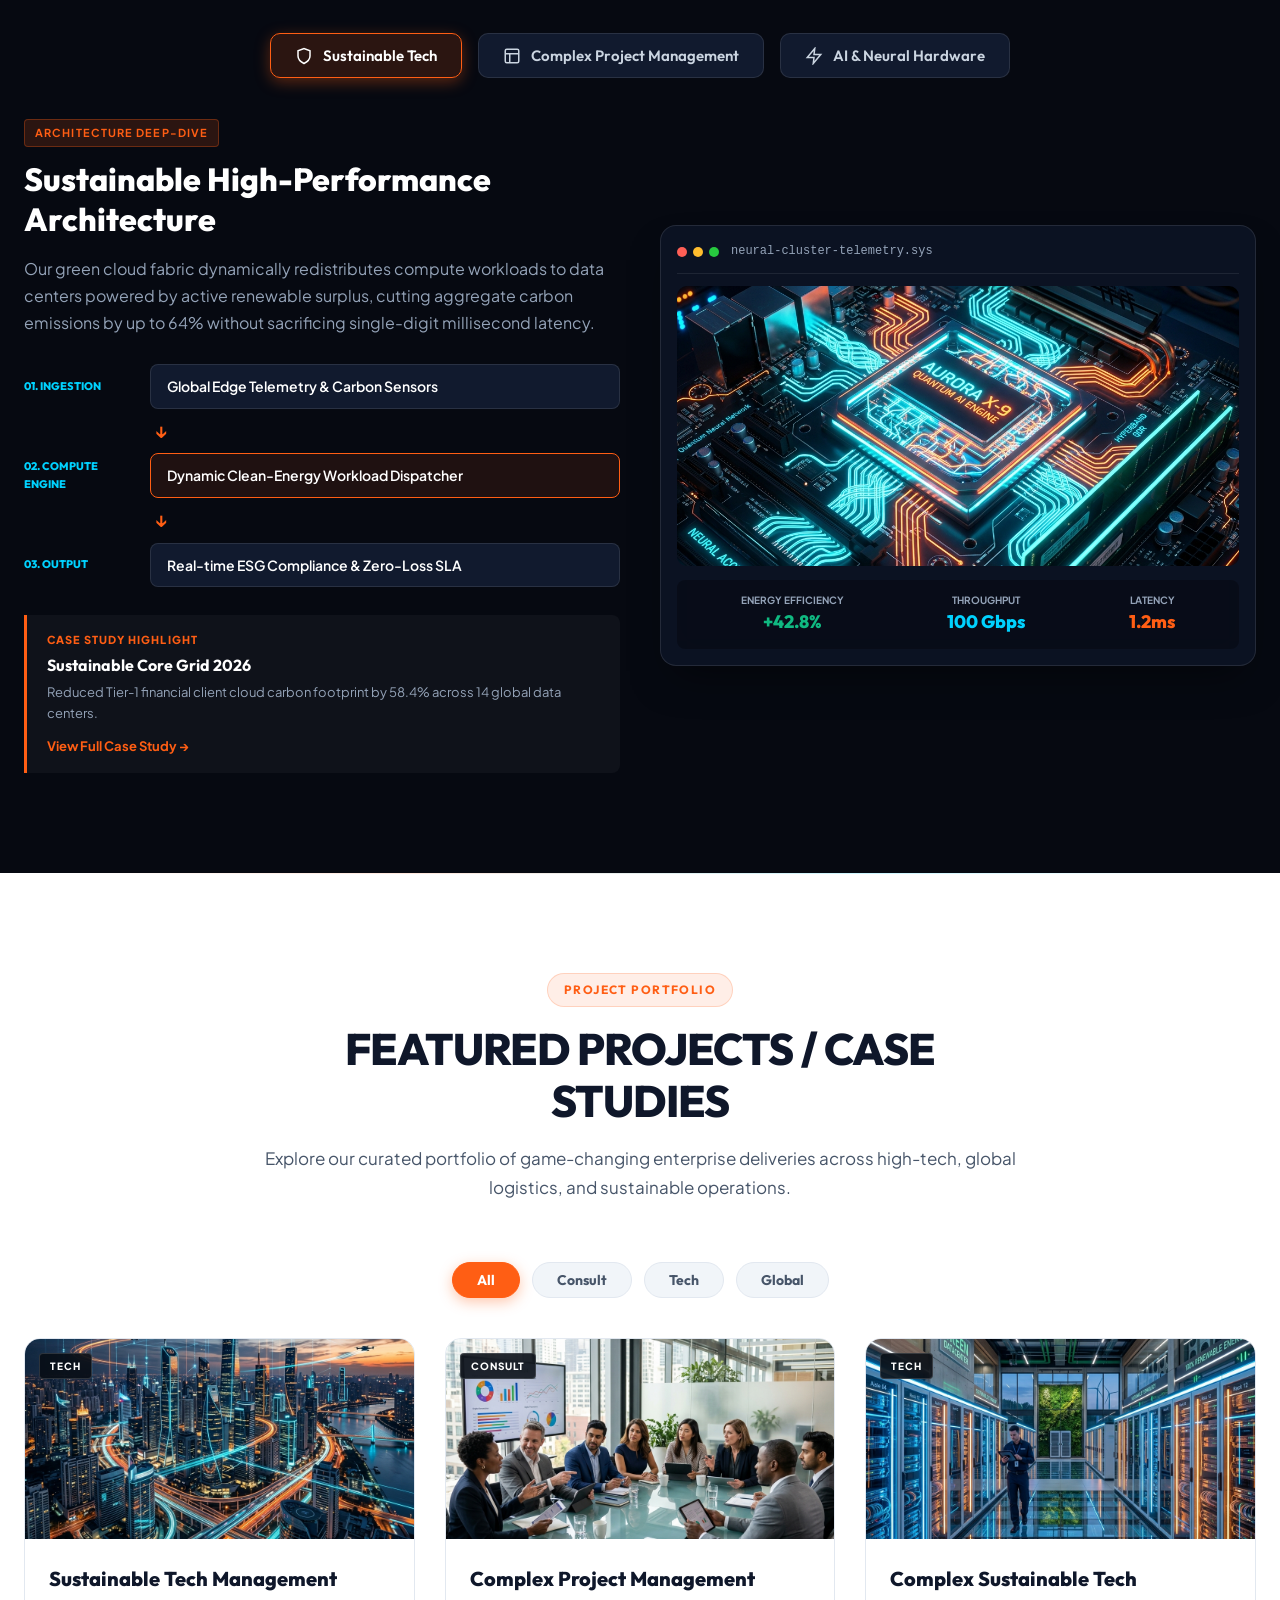
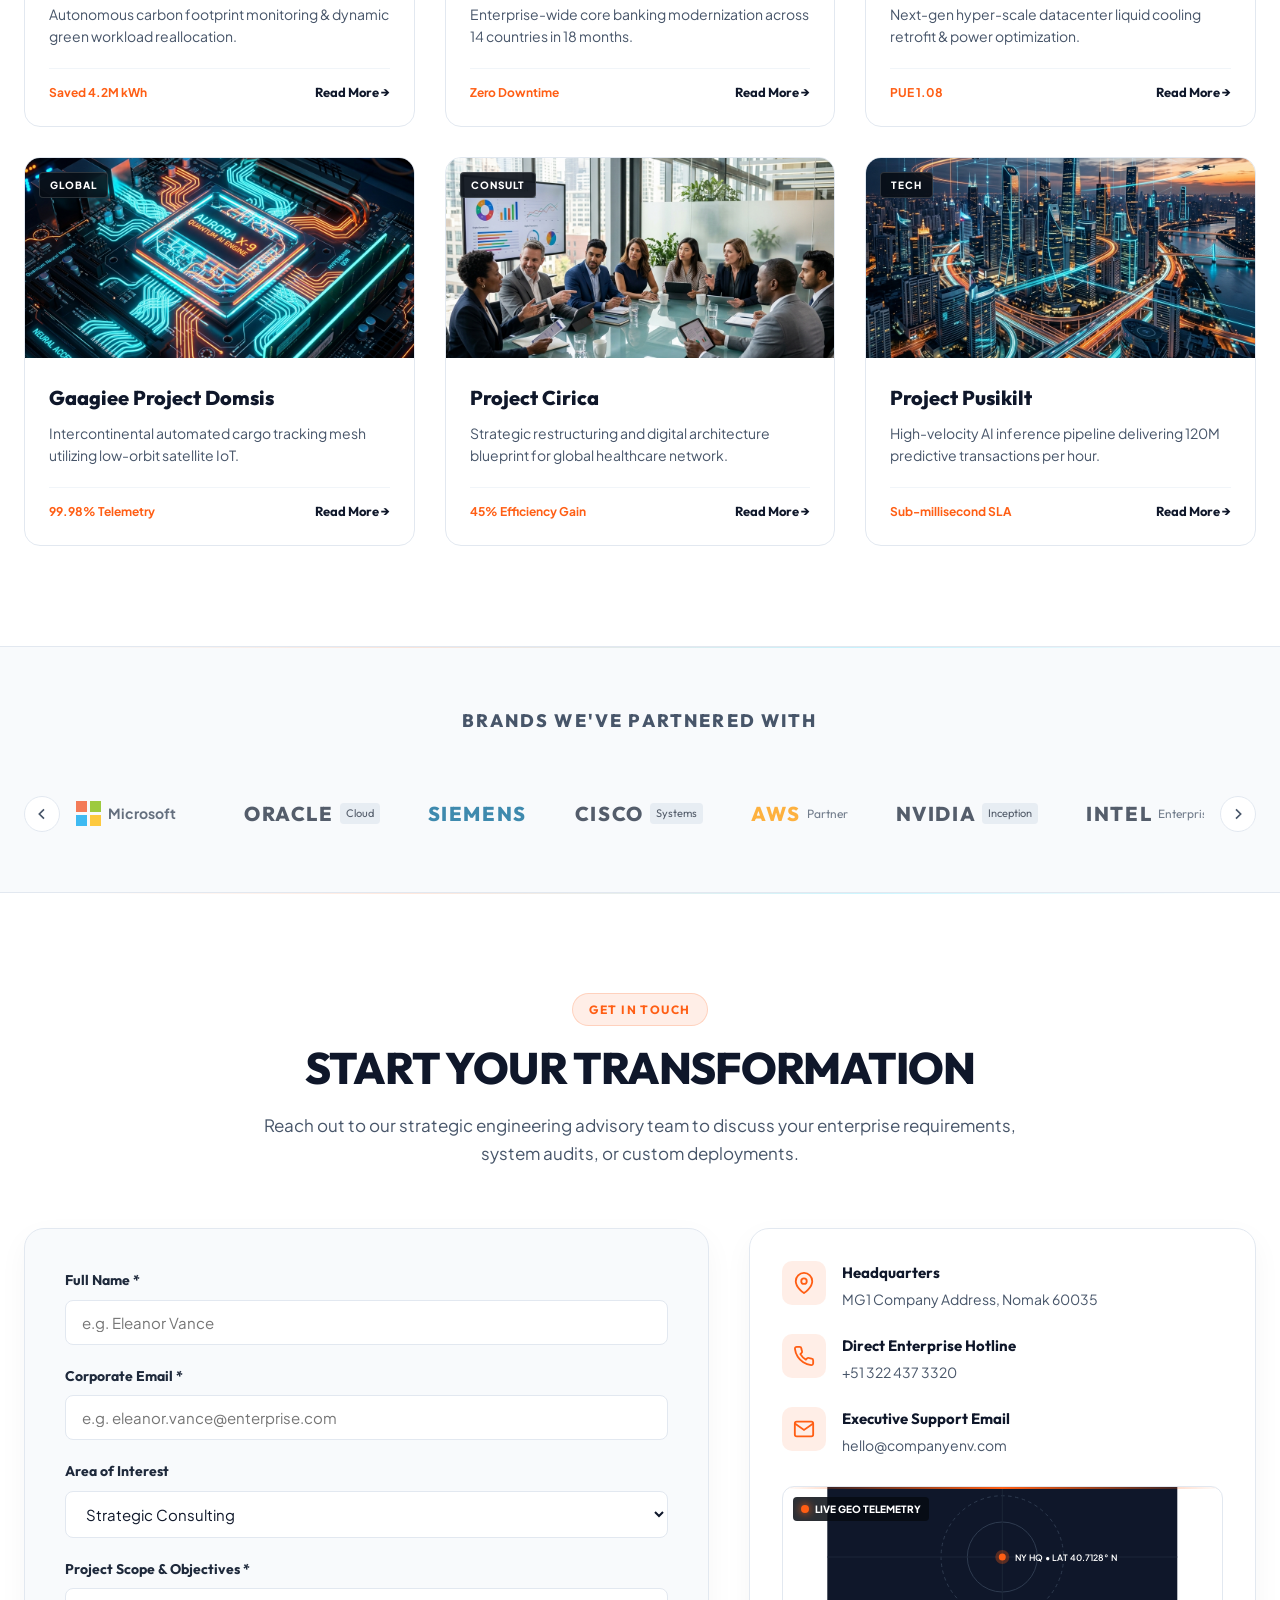
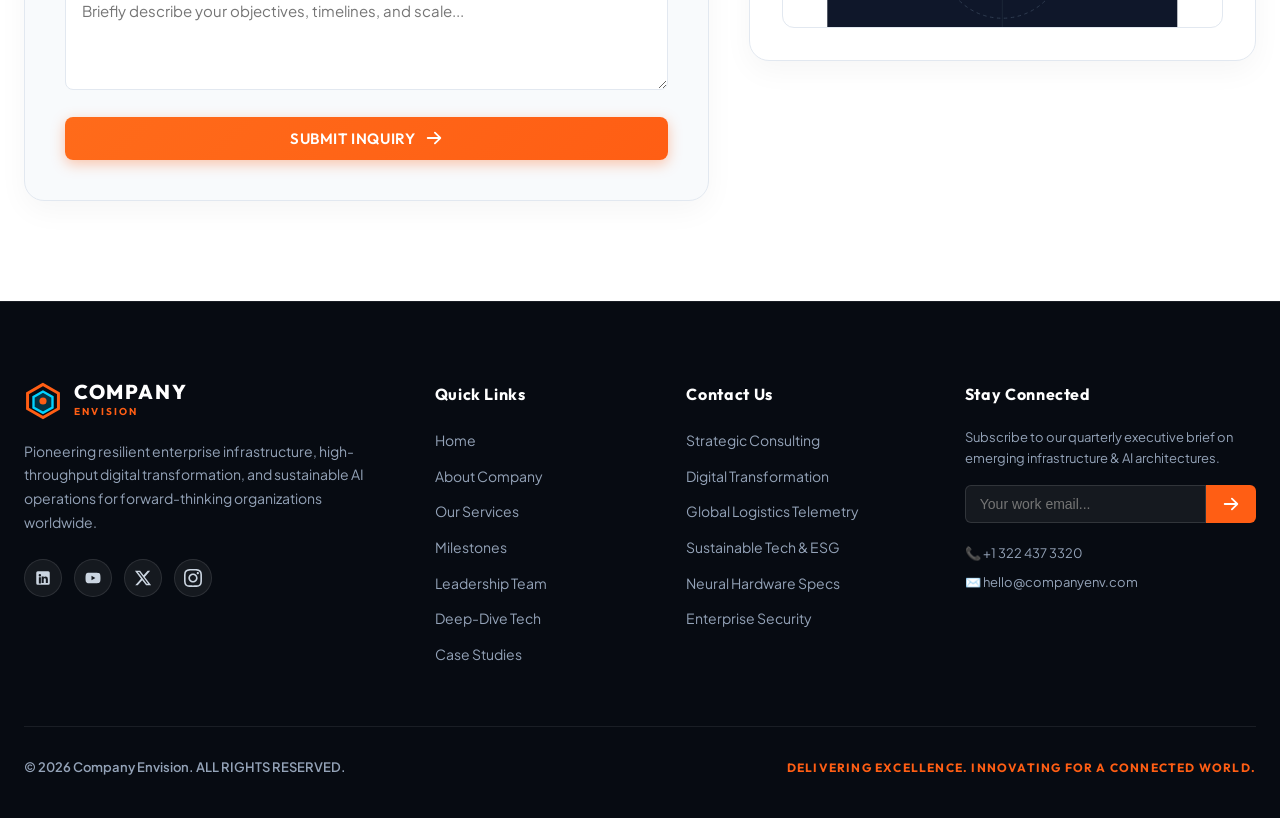
==== commit 0a099e10: "feat: implement high-tech SVG vector world map with de-clustered pins, smooth telemetry tooltips, an" ====
--- a/signle-page/index.html
+++ b/signle-page/index.html
@@ -11,7 +11,6 @@
   <link rel="preconnect" href="https://fonts.gstatic.com" crossorigin>
   <link href="https://fonts.googleapis.com/css2?family=Outfit:wght@400;500;600;700;800;900&family=Plus+Jakarta+Sans:wght@300;400;500;600;700;800&display=swap" rel="stylesheet">
   
-  <link rel="stylesheet" href="assets/leaflet.css">
   <link rel="stylesheet" href="styles.css">
 </head>
 <body>
@@ -456,8 +455,120 @@
             </div>
           </div>
 
-          <div class="interactive-map-wrapper">
-            <div id="realLeafletMap" class="real-leaflet-map"></div>
+                    <div class="interactive-map-wrapper">
+            <svg class="world-svg-map" viewBox="0 0 1000 480" xmlns="http://www.w3.org/2000/svg">
+              <defs>
+                <pattern id="dotGrid" width="20" height="20" patternUnits="userSpaceOnUse">
+                  <circle cx="2" cy="2" r="1.1" fill="rgba(30, 41, 59, 0.7)"></circle>
+                </pattern>
+                <filter id="glowOrange" x="-30%" y="-30%" width="160%" height="160%">
+                  <feGaussianBlur stdDeviation="3.5" result="blur"></feGaussianBlur>
+                  <feComposite in="SourceGraphic" in2="blur" operator="over"></feComposite>
+                </filter>
+                <filter id="glowCyan" x="-30%" y="-30%" width="160%" height="160%">
+                  <feGaussianBlur stdDeviation="3" result="blur"></feGaussianBlur>
+                  <feComposite in="SourceGraphic" in2="blur" operator="over"></feComposite>
+                </filter>
+              </defs>
+
+              <!-- High-tech coordinate grid -->
+              <rect width="100%" height="100%" fill="url(#dotGrid)"></rect>
+              <line x1="0" y1="240" x2="1000" y2="240" stroke="rgba(0, 210, 255, 0.08)" stroke-dasharray="3,6"></line>
+              <line x1="0" y1="120" x2="1000" y2="120" stroke="rgba(255, 255, 255, 0.04)" stroke-dasharray="3,6"></line>
+              <line x1="0" y1="360" x2="1000" y2="360" stroke="rgba(255, 255, 255, 0.04)" stroke-dasharray="3,6"></line>
+              <line x1="500" y1="0" x2="500" y2="480" stroke="rgba(255, 255, 255, 0.04)" stroke-dasharray="3,6"></line>
+
+              <!-- Detailed Organic World Continents -->
+              <path class="world-continents-path" d="M670,163 L676,163 L682,158 L688,158 L695,157 L701,159 L708,158 L700,161 L698,168 L692,174 L686,178 L681,184 L674,184 L671,178 L668,172 L670,163 Z M545,301 L549,308 L556,305 L561,309 L562,318 L567,322 L561,324 L561,335 L559,341 L553,340 L539,339 L533,339 L534,331 L535,325 L538,319 L536,312 L535,304 L545,301 Z M557,143 L557,149 L554,143 L557,143 Z M643,201 L650,202 L654,197 L654,204 L644,205 L643,201 Z M318,464 L312,463 L309,456 L315,462 L318,464 Z M320,354 L326,355 L331,360 L337,363 L337,371 L343,373 L348,367 L347,374 L340,381 L338,387 L338,394 L341,400 L340,408 L330,410 L327,416 L320,416 L321,422 L319,429 L313,432 L318,438 L313,443 L309,448 L311,455 L300,454 L296,448 L299,441 L301,432 L301,426 L300,417 L302,410 L302,403 L306,395 L304,385 L306,379 L308,372 L310,363 L314,357 L320,354 Z M621,145 L627,146 L629,153 L623,149 L621,145 Z M335,546 L327,549 L321,549 L328,548 L335,546 Z M58,545 L52,545 L45,542 L52,541 L58,545 Z M375,540 L380,545 L371,548 L360,550 L353,549 L358,545 L363,541 L370,539 L375,540 Z M163,525 L170,525 L162,526 L163,525 Z M225,520 L231,520 L224,521 L217,521 L225,520 Z M310,516 L306,521 L299,521 L292,520 L300,517 L301,511 L307,512 L310,516 Z M337,494 L330,495 L326,501 L320,504 L322,510 L327,514 L330,520 L330,527 L324,528 L317,532 L310,533 L304,535 L295,535 L285,535 L291,537 L284,541 L291,547 L297,548 L306,550 L317,551 L324,552 L334,554 L342,556 L351,554 L357,553 L369,552 L375,552 L381,553 L387,551 L394,551 L404,549 L410,549 L416,548 L406,544 L400,543 L406,539 L414,537 L420,535 L427,534 L434,534 L441,533 L447,531 L454,529 L460,523 L466,521 L471,517 L479,519 L485,518 L492,517 L498,517 L505,517 L511,516 L517,515 L524,514 L530,516 L537,513 L544,513 L551,513 L557,513 L563,515 L569,515 L575,515 L581,514 L589,512 L594,508 L600,511 L607,512 L614,510 L623,507 L629,505 L636,503 L642,502 L649,500 L657,500 L663,504 L671,506 L678,505 L686,506 L694,510 L688,514 L691,520 L697,520 L703,515 L710,512 L716,511 L722,507 L728,504 L735,504 L741,504 L747,503 L754,504 L760,504 L766,504 L772,504 L779,503 L786,498 L795,503 L803,503 L810,500 L816,499 L824,502 L833,504 L840,502 L848,502 L855,502 L863,501 L869,501 L875,499 L882,503 L889,503 L895,503 L901,503 L907,506 L913,508 L921,509 L927,509 L933,510 L939,511 L947,514 L955,515 L961,516 L968,516 L974,518 L972,524 L965,527 L958,530 L954,535 L958,540 L964,542 L955,543 L949,543 L945,548 L951,553 L959,555 L969,557 L979,560 L989,560 L995,561 L0,562 L8,561 L16,561 L28,559 L36,561 L44,562 L50,563 L61,564 L69,563 L81,564 L87,565 L95,564 L102,563 L92,561 L83,560 L73,558 L71,552 L64,550 L71,550 L78,550 L86,550 L93,547 L85,544 L79,544 L69,543 L63,541 L69,537 L75,538 L83,537 L90,535 L97,530 L103,531 L111,530 L118,529 L124,527 L133,527 L140,528 L148,528 L156,528 L164,528 L170,527 L177,527 L183,525 L188,529 L194,529 L201,530 L209,529 L217,530 L213,524 L221,522 L227,524 L236,525 L243,524 L250,524 L258,524 L267,525 L274,526 L280,525 L286,525 L292,526 L298,524 L305,524 L311,522 L311,516 L311,510 L312,504 L318,500 L323,496 L329,494 L336,492 L337,494 Z M904,416 L910,416 L911,422 L906,426 L902,418 L904,416 Z M899,327 L904,331 L905,337 L907,344 L913,349 L916,355 L921,361 L925,368 L927,374 L925,382 L923,389 L919,395 L917,402 L912,407 L906,411 L901,407 L895,408 L889,405 L884,399 L883,393 L878,397 L874,391 L869,387 L860,386 L853,388 L847,390 L841,394 L835,394 L829,396 L821,395 L822,388 L819,381 L817,374 L815,368 L815,362 L816,356 L822,351 L828,349 L836,347 L840,342 L842,336 L847,331 L853,327 L858,331 L862,326 L868,321 L874,321 L880,322 L877,328 L881,334 L886,338 L892,337 L894,331 L893,324 L895,318 L899,324 L899,327 Z M547,122 L542,127 L534,127 L528,126 L534,123 L540,121 L546,120 L547,122 Z M632,145 L638,147 L636,153 L629,153 L626,147 L632,145 Z M581,296 L583,289 L584,295 L581,296 Z M509,111 L516,112 L510,115 L509,111 Z M507,261 L505,251 L502,245 L507,241 L511,246 L508,253 L507,261 Z M492,249 L486,248 L488,240 L494,234 L501,232 L503,239 L503,245 L497,245 L492,249 Z M757,208 L751,206 L746,201 L746,194 L752,198 L753,204 L757,208 Z M563,135 L571,137 L578,136 L578,142 L570,145 L564,145 L563,139 L563,135 Z M553,133 L552,140 L546,136 L552,132 L553,133 Z M565,103 L571,102 L575,97 L581,96 L587,102 L588,109 L581,111 L573,110 L567,111 L565,104 L565,103 Z M252,222 L254,228 L252,222 Z M325,354 L316,354 L309,349 L308,342 L308,336 L308,329 L309,323 L311,317 L319,314 L318,320 L324,323 L330,326 L333,335 L338,339 L339,346 L333,345 L327,349 L326,355 L325,354 Z M340,381 L347,374 L351,368 L349,361 L345,355 L339,355 L338,348 L340,342 L338,335 L332,331 L327,325 L321,323 L319,317 L313,315 L307,318 L299,315 L296,309 L297,303 L301,297 L307,287 L306,280 L311,276 L318,279 L324,274 L320,268 L326,268 L332,265 L333,272 L337,277 L343,275 L349,274 L355,271 L360,275 L359,281 L365,282 L371,284 L377,288 L385,291 L393,294 L399,298 L403,304 L402,311 L397,318 L393,325 L392,333 L391,341 L387,351 L383,357 L376,359 L368,364 L365,370 L364,376 L359,384 L354,391 L348,386 L342,381 L340,381 Z M755,189 L749,193 L755,189 Z M571,343 L576,349 L582,355 L575,359 L572,365 L566,365 L560,370 L556,364 L555,354 L558,342 L564,341 L570,340 L571,343 Z M542,257 L550,255 L556,252 L560,246 L565,251 L570,255 L574,262 L568,264 L562,268 L556,266 L551,270 L544,274 L542,267 L540,261 L542,257 Z M328,119 L321,116 L328,118 L328,119 Z M157,121 L151,120 L144,116 L151,115 L156,119 L157,121 Z M344,114 L351,118 L354,124 L346,126 L335,124 L341,113 L344,114 Z M131,102 L136,109 L130,105 L131,102 Z M273,74 L267,76 L273,73 L273,74 Z M263,64 L270,67 L276,69 L269,69 L262,73 L260,67 L263,64 Z M234,53 L227,53 L233,51 L234,53 Z M248,51 L256,54 L262,54 L270,51 L274,58 L268,62 L262,61 L258,66 L250,69 L245,73 L238,80 L237,86 L242,90 L248,92 L255,94 L261,97 L268,98 L272,105 L278,112 L282,107 L278,100 L286,97 L285,89 L285,83 L283,75 L290,75 L297,76 L307,79 L308,86 L316,87 L321,82 L326,89 L328,95 L335,99 L341,101 L345,109 L337,112 L329,116 L323,115 L316,115 L310,119 L302,126 L309,121 L315,119 L322,120 L320,126 L325,130 L332,126 L330,132 L324,134 L318,137 L321,131 L314,132 L312,126 L306,127 L302,132 L296,132 L288,135 L281,137 L274,142 L271,134 L267,129 L262,125 L255,121 L248,122 L240,120 L230,119 L220,119 L211,119 L203,119 L194,119 L186,119 L178,119 L167,119 L159,119 L153,116 L146,113 L141,107 L137,102 L139,96 L131,90 L125,85 L118,86 L111,82 L108,63 L108,51 L114,51 L121,53 L127,51 L135,50 L141,50 L151,51 L158,51 L167,52 L173,53 L180,53 L185,57 L192,57 L198,58 L203,54 L210,56 L218,57 L227,57 L233,55 L232,49 L236,43 L242,45 L243,51 L248,51 Z M183,39 L192,42 L199,44 L204,39 L209,44 L214,48 L215,54 L206,52 L197,54 L190,54 L184,53 L177,52 L184,49 L176,48 L168,44 L180,39 L183,39 Z M210,38 L203,38 L210,38 Z M288,39 L282,40 L275,39 L283,38 L288,39 Z M260,39 L271,37 L276,41 L284,41 L290,42 L299,45 L309,48 L314,52 L320,57 L328,60 L322,66 L315,62 L319,68 L319,74 L309,70 L316,75 L309,75 L303,73 L296,69 L284,69 L289,65 L295,65 L298,59 L292,54 L286,53 L281,49 L274,51 L264,50 L258,49 L251,47 L252,39 L262,37 L260,39 Z M221,37 L230,37 L231,44 L224,45 L215,41 L221,41 L221,37 Z M241,40 L235,43 L235,37 L243,36 L249,37 L241,40 Z M165,45 L158,47 L150,43 L156,37 L162,35 L173,36 L179,38 L169,41 L165,45 Z M240,33 L234,34 L240,33 Z M226,27 L227,33 L220,33 L215,29 L222,28 L226,27 Z M199,29 L206,30 L195,34 L188,35 L177,33 L187,29 L197,32 L199,29 Z M237,26 L246,27 L252,31 L260,32 L270,31 L278,32 L272,35 L261,35 L255,35 L243,34 L239,29 L233,28 L237,26 Z M177,24 L172,28 L163,30 L169,25 L177,24 Z M239,25 L233,25 L240,24 L239,25 Z M194,24 L185,24 L191,23 L194,24 Z M195,21 L187,22 L195,21 Z M234,23 L227,23 L235,22 L234,23 Z M222,22 L214,22 L208,22 L220,21 L222,22 Z M258,18 L253,22 L242,22 L236,19 L238,13 L247,14 L256,15 L258,18 Z M310,6 L317,7 L323,7 L315,11 L307,15 L297,18 L286,19 L282,25 L276,29 L269,28 L261,29 L251,28 L257,23 L264,25 L256,22 L263,20 L268,16 L257,15 L249,12 L258,9 L266,8 L275,7 L288,6 L298,6 L304,6 L310,6 Z M527,124 L523,129 L517,128 L523,124 L527,124 Z M309,456 L309,463 L303,464 L296,460 L302,460 L307,455 L309,456 Z M311,353 L313,361 L310,368 L307,376 L306,382 L305,391 L304,398 L302,406 L301,413 L301,421 L301,428 L300,437 L298,443 L297,449 L307,454 L303,460 L295,456 L292,450 L290,443 L294,437 L293,427 L298,422 L295,414 L296,408 L298,399 L302,389 L302,381 L303,373 L304,366 L304,360 L305,352 L305,342 L310,346 L311,353 Z M855,117 L863,120 L870,122 L872,129 L866,131 L864,139 L856,142 L847,147 L841,150 L835,147 L828,152 L833,158 L840,157 L835,162 L834,168 L837,174 L837,180 L838,188 L832,196 L826,203 L819,206 L811,210 L805,214 L801,209 L794,205 L788,206 L782,207 L776,208 L774,202 L774,196 L774,190 L767,187 L759,187 L753,189 L747,191 L738,188 L733,184 L726,181 L719,177 L719,170 L716,164 L711,160 L708,154 L708,148 L714,145 L723,142 L722,133 L728,131 L731,125 L737,126 L741,121 L747,122 L753,126 L756,132 L763,135 L768,140 L776,141 L783,141 L790,143 L799,141 L807,139 L811,132 L818,131 L824,128 L830,126 L823,123 L824,116 L831,115 L835,109 L840,105 L847,105 L852,110 L855,117 Z M492,265 L484,265 L478,261 L477,254 L477,248 L483,247 L489,249 L493,254 L491,261 L492,265 Z M536,274 L527,274 L525,268 L526,260 L533,258 L536,250 L540,243 L541,249 L543,256 L540,263 L542,269 L544,276 L536,274 Z M586,270 L585,276 L583,282 L581,289 L581,296 L582,303 L585,309 L579,312 L579,320 L572,320 L566,318 L561,313 L560,306 L554,305 L547,306 L537,301 L542,296 L544,290 L549,284 L550,276 L551,270 L556,266 L562,268 L568,264 L575,264 L581,267 L586,270 Z M536,297 L532,291 L539,290 L540,283 L540,277 L546,271 L550,276 L549,282 L544,290 L542,296 L536,297 Z M291,282 L285,280 L281,274 L286,269 L285,263 L284,257 L289,250 L294,245 L301,240 L298,246 L298,253 L304,258 L310,261 L312,269 L314,277 L306,276 L305,282 L306,296 L305,290 L299,289 L294,285 L291,282 Z M270,254 L265,250 L261,245 L267,246 L270,252 L270,254 Z M271,205 L279,206 L286,210 L292,213 L284,216 L281,210 L273,208 L267,208 L271,205 Z M547,121 L541,119 L535,117 L540,112 L546,115 L552,118 L547,121 Z M528,99 L535,101 L540,105 L542,112 L536,114 L538,120 L532,124 L524,123 L518,119 L517,113 L520,105 L524,99 L528,99 Z M620,239 L619,245 L620,239 Z M530,94 L526,100 L522,94 L529,90 L530,94 Z M301,216 L308,217 L303,221 L301,216 Z M533,204 L524,210 L516,216 L509,218 L505,213 L496,206 L486,199 L476,191 L480,183 L487,180 L493,175 L495,169 L497,163 L504,160 L513,159 L520,159 L523,167 L523,173 L526,181 L527,188 L527,194 L529,201 L533,204 Z M277,293 L275,285 L278,279 L284,279 L291,282 L287,290 L282,294 L276,295 L277,293 Z M597,184 L594,190 L590,183 L593,190 L596,197 L599,203 L602,209 L591,209 L581,209 L569,209 L569,196 L569,185 L569,178 L576,178 L582,178 L588,177 L594,179 L597,184 Z M618,240 L614,235 L607,233 L601,234 L602,227 L607,222 L609,229 L614,233 L618,238 L618,240 Z M475,143 L478,137 L485,137 L495,138 L501,140 L508,141 L502,146 L500,153 L494,160 L488,160 L482,159 L480,152 L481,145 L475,143 Z M568,90 L572,84 L578,84 L577,90 L571,90 L568,90 Z M605,232 L611,233 L616,237 L616,243 L620,250 L630,255 L625,265 L619,267 L613,267 L607,269 L600,267 L596,260 L592,254 L595,246 L600,240 L601,234 L605,232 Z M579,53 L581,60 L582,66 L588,73 L578,81 L568,83 L562,81 L558,74 L569,67 L565,62 L565,56 L557,53 L566,53 L573,50 L581,50 L579,53 Z M330,453 L336,452 L330,453 Z M354,273 L349,267 L356,266 L354,273 Z M510,115 L516,117 L522,119 L519,125 L520,131 L521,137 L513,138 L505,141 L496,139 L497,129 L492,124 L487,120 L496,120 L504,115 L510,115 Z M531,295 L526,288 L526,280 L531,274 L537,277 L540,283 L539,290 L533,290 L531,295 Z M492,87 L494,93 L497,101 L501,106 L504,112 L498,113 L492,114 L485,116 L491,111 L485,109 L491,105 L487,100 L483,93 L486,87 L492,87 Z M615,144 L611,138 L618,138 L624,140 L630,145 L621,145 L615,144 Z M503,262 L497,265 L491,261 L493,254 L492,247 L498,245 L501,253 L502,261 L503,262 Z M477,256 L471,254 L469,248 L463,252 L459,246 L462,240 L468,240 L474,241 L477,247 L478,253 L477,256 Z M453,238 L459,236 L453,238 Z M458,245 L454,240 L462,240 L458,245 Z M526,278 L531,274 L526,278 Z M566,163 L572,164 L565,165 L566,163 Z M574,144 L566,147 L565,154 L564,161 L559,157 L556,151 L560,146 L566,145 L573,145 L574,144 Z M370,8 L379,6 L389,6 L403,4 L425,5 L442,8 L426,9 L411,9 L423,9 L431,11 L439,11 L456,10 L465,11 L455,15 L444,16 L451,16 L445,21 L449,27 L440,28 L446,32 L440,36 L438,42 L431,42 L439,45 L432,47 L438,49 L430,52 L423,55 L415,56 L409,57 L399,63 L393,64 L387,67 L381,74 L380,82 L371,80 L363,78 L357,71 L351,63 L353,55 L359,50 L352,52 L357,48 L350,45 L346,40 L341,34 L330,29 L324,29 L316,29 L310,30 L302,26 L309,25 L315,25 L303,24 L296,23 L307,20 L317,19 L311,16 L323,13 L333,10 L341,9 L350,9 L360,8 L367,10 L376,11 L370,9 L370,8 Z M250,236 L244,233 L249,228 L247,222 L252,229 L251,235 L250,236 Z M334,254 L338,259 L341,265 L341,272 L337,277 L333,272 L333,266 L330,259 L334,254 Z M257,238 L252,234 L256,229 L262,229 L268,231 L262,235 L257,238 Z M552,129 L546,132 L548,138 L542,135 L544,128 L551,130 L552,129 Z M297,215 L301,221 L295,222 L296,216 L297,215 Z M545,126 L552,123 L558,120 L560,126 L554,129 L547,128 L545,126 Z M841,308 L833,311 L839,309 L841,308 Z M802,304 L808,303 L814,307 L821,309 L815,309 L807,308 L801,307 L795,304 L801,303 L802,304 Z M862,292 L855,293 L862,292 Z M873,285 L873,291 L879,289 L887,288 L892,301 L892,312 L886,308 L884,302 L878,296 L871,293 L866,287 L872,284 L873,285 Z M848,277 L841,280 L834,281 L843,283 L838,288 L842,297 L836,293 L835,300 L832,293 L831,286 L833,280 L841,278 L847,276 L848,277 Z M857,278 L857,284 L854,278 L857,278 Z M827,275 L826,281 L824,290 L819,295 L811,293 L806,287 L803,280 L809,278 L816,277 L820,272 L825,267 L828,274 L827,275 Z M794,301 L785,295 L780,288 L776,281 L774,275 L770,270 L765,265 L771,264 L775,269 L780,274 L786,280 L790,285 L795,292 L794,301 Z M716,164 L719,170 L719,177 L725,181 L725,187 L731,191 L737,193 L745,194 L746,188 L751,192 L757,189 L763,184 L770,188 L764,193 L763,200 L759,205 L753,204 L757,199 L750,198 L746,203 L747,210 L740,215 L733,221 L728,225 L723,229 L723,236 L722,247 L717,252 L711,247 L708,239 L707,233 L703,222 L702,214 L696,212 L693,206 L697,201 L695,194 L699,189 L704,182 L707,176 L705,168 L714,167 L716,164 Z M483,103 L476,110 L473,103 L479,99 L483,103 Z M650,158 L656,156 L662,157 L668,160 L669,167 L669,175 L669,183 L674,188 L672,195 L666,197 L659,196 L652,194 L646,190 L641,186 L636,181 L631,174 L626,169 L628,163 L624,158 L623,151 L629,153 L635,155 L641,159 L650,159 L650,158 Z M626,162 L626,169 L631,174 L633,181 L624,185 L616,178 L609,175 L614,167 L615,161 L622,158 L626,162 Z M460,61 L459,68 L451,71 L445,71 L437,70 L432,64 L439,62 L447,62 L455,61 L460,61 Z M599,173 L597,184 L595,178 L597,172 L599,173 Z M543,155 L538,159 L543,155 Z M526,145 L527,152 L523,146 L526,145 Z M534,127 L534,133 L539,140 L545,143 L551,148 L547,153 L542,148 L536,145 L531,141 L527,136 L521,137 L520,131 L526,128 L534,125 L534,127 Z M599,174 L608,171 L603,177 L602,183 L598,178 L599,174 Z M874,168 L869,173 L874,168 Z M892,158 L890,165 L881,167 L875,169 L867,169 L865,177 L859,171 L866,166 L874,163 L880,158 L886,156 L889,147 L894,152 L892,158 Z M900,135 L898,142 L892,144 L890,138 L894,133 L900,135 Z M697,141 L691,147 L685,145 L684,139 L676,137 L670,134 L663,131 L655,132 L655,145 L650,141 L643,139 L643,132 L648,128 L642,126 L636,128 L631,123 L632,114 L641,110 L651,112 L658,112 L666,114 L669,108 L681,101 L689,99 L697,99 L704,103 L714,101 L722,113 L728,113 L734,115 L741,116 L738,124 L731,125 L729,131 L722,133 L723,139 L716,139 L710,139 L704,141 L698,140 L697,141 Z M614,284 L613,290 L610,296 L605,292 L595,285 L596,277 L596,271 L596,265 L602,267 L608,270 L614,268 L614,284 Z M697,141 L704,141 L710,139 L716,139 L723,141 L717,145 L710,147 L705,151 L699,151 L693,151 L699,148 L698,142 L697,141 Z M787,246 L784,237 L790,234 L796,233 L799,241 L792,245 L787,246 Z M857,154 L860,160 L856,166 L850,160 L855,155 L857,154 Z M792,234 L791,227 L789,221 L781,223 L781,217 L781,210 L787,213 L792,220 L796,226 L798,234 L792,234 Z M479,267 L472,263 L469,257 L475,257 L479,262 L479,267 Z M541,206 L533,204 L528,199 L527,192 L527,186 L528,180 L532,174 L539,173 L544,178 L550,180 L556,179 L558,173 L564,173 L570,177 L569,185 L569,196 L569,209 L569,215 L555,210 L544,204 L541,206 Z M727,256 L723,262 L721,254 L727,256 Z M580,377 L577,383 L578,377 L580,377 Z M563,102 L558,96 L566,95 L574,97 L568,103 L563,102 Z M558,96 L563,90 L570,89 L576,91 L575,97 L569,95 L562,95 L558,96 Z M486,163 L493,165 L496,173 L490,177 L485,182 L476,186 L476,192 L468,192 L465,199 L460,208 L453,210 L456,203 L459,197 L464,190 L470,186 L473,178 L476,171 L483,165 L486,163 Z M574,122 L580,122 L583,128 L577,124 L574,122 Z M638,323 L639,330 L639,336 L636,345 L633,356 L631,364 L625,365 L621,359 L621,352 L624,346 L622,339 L626,334 L633,330 L636,323 L638,323 Z M230,196 L228,205 L229,211 L233,217 L238,221 L244,219 L249,213 L257,210 L257,216 L253,222 L247,222 L249,228 L244,232 L237,228 L230,229 L223,226 L217,222 L211,219 L206,214 L206,208 L200,200 L196,194 L191,189 L187,182 L183,177 L182,183 L187,189 L191,196 L195,203 L188,199 L185,193 L183,187 L178,181 L175,174 L181,173 L192,178 L199,178 L205,177 L209,182 L215,183 L221,186 L224,193 L230,196 Z M557,143 L564,142 L558,146 L557,143 Z M466,233 L472,231 L485,230 L483,213 L482,199 L496,206 L505,213 L509,218 L512,226 L504,231 L497,232 L492,236 L485,243 L481,248 L476,242 L470,241 L466,235 L466,233 Z M777,215 L772,220 L774,226 L773,233 L776,239 L775,245 L774,238 L772,232 L770,225 L765,229 L762,221 L757,213 L759,206 L763,200 L764,193 L770,192 L771,198 L775,205 L779,210 L777,215 Z M744,118 L752,115 L759,114 L766,116 L773,114 L778,110 L784,112 L791,115 L797,115 L804,118 L810,118 L818,115 L824,116 L821,122 L828,122 L833,126 L826,127 L818,131 L812,132 L809,138 L803,141 L795,142 L787,143 L780,140 L771,140 L765,135 L756,132 L753,126 L747,122 L744,118 Z M596,320 L602,320 L610,317 L613,323 L613,330 L610,337 L604,340 L598,346 L598,352 L599,358 L595,364 L591,370 L589,362 L587,355 L590,349 L591,343 L591,337 L584,334 L592,328 L596,335 L598,327 L596,320 Z M466,233 L461,227 L455,227 L455,221 L455,215 L464,211 L464,204 L467,196 L476,196 L486,199 L483,213 L485,227 L473,230 L467,232 L466,233 Z M596,320 L596,326 L599,334 L595,329 L593,323 L593,317 L596,320 Z M781,261 L787,265 L788,272 L782,272 L779,266 L778,260 L781,261 Z M829,267 L822,267 L818,277 L812,277 L805,277 L809,272 L816,268 L821,263 L825,258 L831,263 L829,267 Z M545,376 L542,368 L540,360 L539,353 L536,347 L533,341 L539,339 L551,339 L559,341 L567,339 L560,342 L558,354 L555,363 L555,376 L548,377 L545,376 Z M506,242 L501,235 L508,230 L512,218 L524,210 L533,204 L539,207 L543,212 L543,222 L539,229 L539,235 L532,237 L526,239 L520,238 L512,236 L510,243 L506,242 Z M524,266 L516,267 L512,261 L508,255 L510,248 L510,240 L515,235 L522,237 L528,237 L534,238 L540,241 L537,248 L534,254 L529,258 L524,263 L524,266 Z M262,245 L258,240 L262,235 L268,232 L268,238 L267,244 L262,245 Z M517,104 L518,110 L511,112 L513,106 L517,104 Z M578,46 L587,48 L582,52 L573,50 L566,53 L559,52 L550,54 L545,59 L538,67 L533,72 L535,78 L532,85 L523,88 L516,87 L514,76 L524,71 L534,63 L541,57 L553,50 L559,49 L568,46 L578,46 Z M569,24 L562,25 L569,24 Z M551,18 L560,20 L553,21 L548,27 L538,25 L531,20 L537,17 L543,16 L551,18 Z M571,15 L564,19 L556,18 L548,15 L557,15 L564,14 L571,15 Z M745,189 L739,193 L731,191 L725,187 L725,181 L731,184 L738,188 L745,189 Z M981,417 L981,424 L976,428 L972,435 L966,435 L968,427 L974,424 L978,419 L981,417 Z M985,401 L989,406 L996,406 L992,411 L989,418 L983,412 L985,405 L981,398 L985,401 Z M664,211 L660,216 L657,222 L651,225 L644,218 L653,215 L655,209 L654,202 L661,203 L666,207 L664,211 Z M709,158 L716,164 L710,167 L707,173 L707,179 L702,186 L696,189 L695,196 L691,201 L684,197 L675,198 L676,191 L672,186 L678,184 L684,182 L688,177 L694,172 L698,166 L703,160 L709,158 Z M284,257 L280,252 L275,257 L270,253 L276,251 L282,250 L285,256 L284,257 Z M307,340 L301,339 L291,332 L288,326 L283,316 L280,309 L276,303 L274,297 L280,298 L284,291 L290,287 L297,289 L303,289 L306,296 L298,299 L295,306 L297,313 L304,313 L309,323 L308,329 L308,336 L307,340 Z M851,254 L851,261 L845,261 L843,255 L849,252 L851,254 Z M829,251 L832,244 L829,251 Z M849,241 L848,247 L845,240 L849,241 Z M837,220 L840,228 L838,234 L844,236 L836,236 L833,230 L834,223 L837,220 Z M933,304 L929,298 L933,303 L933,304 Z M922,300 L916,302 L921,297 L922,300 Z M909,306 L913,312 L919,315 L911,315 L906,308 L900,308 L895,312 L892,301 L892,290 L902,294 L906,299 L911,303 L909,306 Z M925,296 L921,291 L925,296 Z M542,112 L539,106 L545,101 L552,100 L558,102 L565,102 L564,108 L567,114 L563,119 L557,118 L551,116 L545,114 L542,112 Z M863,141 L859,147 L854,151 L850,156 L848,150 L852,143 L860,141 L863,141 Z M475,143 L481,143 L480,150 L480,156 L474,154 L475,148 L475,143 Z M326,355 L327,349 L333,345 L339,350 L345,355 L346,361 L348,367 L343,373 L337,371 L340,365 L333,361 L326,355 Z M563,123 L569,123 L575,122 L578,128 L579,137 L572,136 L565,136 L560,132 L560,126 L563,123 Z M899,113 L902,119 L896,123 L899,129 L894,123 L895,117 L893,109 L896,103 L898,110 L899,113 Z M563,102 L555,101 L562,99 L563,102 Z M14,61 L23,60 L21,68 L15,67 L8,64 L0,63 L0,53 L7,56 L14,59 L14,61 Z M899,39 L889,39 L895,37 L899,39 Z M919,33 L911,34 L919,33 Z M903,31 L891,34 L880,32 L886,29 L893,29 L903,31 Z M660,47 L649,47 L643,45 L651,38 L655,33 L661,31 L670,29 L679,28 L689,27 L680,31 L671,32 L662,35 L654,42 L660,47 Z M797,27 L809,27 L815,29 L806,35 L814,36 L821,37 L830,38 L842,40 L848,38 L857,40 L860,46 L867,44 L877,44 L884,44 L890,40 L915,42 L925,47 L936,46 L942,47 L947,52 L956,51 L966,51 L974,53 L982,50 L988,50 L996,52 L1000,66 L993,68 L998,73 L985,77 L978,80 L969,81 L962,83 L954,83 L950,89 L953,95 L945,101 L940,106 L936,113 L933,105 L932,98 L935,91 L945,85 L955,79 L945,81 L935,78 L928,84 L920,87 L913,86 L904,85 L895,86 L886,92 L875,100 L881,103 L889,102 L893,108 L890,116 L885,126 L880,132 L875,138 L869,140 L863,142 L865,135 L872,129 L875,121 L868,123 L859,118 L854,113 L850,107 L843,104 L836,105 L831,114 L824,116 L818,115 L810,118 L804,118 L797,115 L791,115 L784,114 L778,110 L772,113 L766,116 L759,114 L752,115 L744,118 L738,117 L733,113 L724,111 L716,105 L707,104 L701,101 L692,98 L682,101 L671,103 L667,109 L658,112 L651,112 L645,110 L635,114 L630,118 L635,126 L630,134 L635,143 L629,143 L622,141 L614,138 L607,135 L606,128 L610,123 L611,117 L604,115 L598,114 L594,108 L588,109 L588,103 L586,97 L578,95 L576,87 L581,83 L584,77 L583,71 L584,64 L583,57 L586,51 L594,52 L601,53 L612,56 L611,62 L594,60 L597,68 L603,70 L610,68 L617,61 L624,60 L621,54 L628,55 L629,61 L640,56 L649,53 L659,55 L667,55 L676,51 L690,56 L686,51 L690,43 L702,40 L701,46 L702,53 L698,62 L705,60 L708,53 L703,45 L707,40 L712,46 L721,42 L728,37 L735,37 L741,37 L751,31 L758,31 L766,29 L775,28 L781,27 L790,24 L797,27 Z M792,22 L776,23 L781,19 L793,21 L792,22 Z M642,15 L636,15 L629,16 L635,15 L643,14 L642,15 Z M778,20 L772,21 L764,20 L757,16 L767,12 L778,17 L778,20 Z M584,285 L582,291 L584,285 Z M476,192 L467,196 L467,204 L464,211 L453,211 L459,210 L461,203 L467,195 L473,192 L476,192 Z M619,227 L615,220 L611,214 L609,207 L604,201 L601,193 L596,188 L601,184 L606,180 L612,176 L624,185 L632,185 L636,190 L640,197 L644,205 L653,207 L653,215 L644,218 L636,220 L632,225 L626,224 L620,225 L619,227 Z M594,250 L592,244 L587,249 L581,250 L575,249 L569,249 L564,244 L561,238 L563,232 L566,217 L569,209 L581,209 L591,209 L602,209 L603,216 L607,222 L602,227 L601,234 L600,240 L596,245 L594,250 Z M594,250 L592,256 L598,263 L593,269 L587,269 L581,267 L576,263 L572,258 L566,253 L570,247 L577,250 L583,247 L590,245 L594,250 L594,250 Z M454,236 L454,230 L460,226 L464,231 L467,237 L457,240 L454,236 Z M468,259 L464,254 L467,248 L471,253 L468,259 Z M256,237 L250,236 L256,235 L256,237 Z M636,250 L630,255 L621,251 L619,245 L627,246 L633,244 L636,250 Z M638,243 L640,251 L637,259 L633,267 L629,272 L622,278 L617,284 L614,272 L619,267 L625,265 L633,255 L636,248 L638,243 Z M558,131 L563,135 L563,141 L557,138 L553,133 L558,131 Z M341,262 L347,261 L349,267 L349,274 L343,275 L339,268 L341,262 Z M552,118 L558,118 L553,122 L547,122 L552,118 L552,118 Z M538,127 L544,127 L538,131 L538,127 Z M562,64 L555,71 L548,78 L550,86 L546,93 L539,98 L533,91 L532,85 L535,78 L533,72 L539,68 L542,62 L547,56 L555,55 L561,54 L565,62 L562,64 Z M608,171 L602,174 L602,168 L601,162 L607,160 L613,159 L614,167 L608,171 Z M540,239 L539,229 L543,222 L544,215 L541,206 L555,210 L566,217 L566,230 L562,236 L563,243 L558,250 L552,252 L546,257 L542,252 L541,245 L540,239 Z M505,261 L502,254 L501,248 L504,259 L505,261 Z M785,241 L780,237 L776,245 L776,251 L779,257 L784,261 L778,259 L774,254 L774,248 L777,242 L775,236 L775,228 L770,220 L775,216 L781,217 L781,223 L787,221 L791,227 L793,233 L786,234 L785,241 Z M697,148 L705,151 L708,158 L702,159 L697,154 L692,158 L687,152 L693,147 L697,148 Z M670,163 L665,158 L659,155 L652,158 L650,152 L647,146 L652,142 L659,145 L663,140 L668,145 L673,149 L678,153 L685,156 L679,161 L673,165 L670,163 Z M847,311 L853,309 L847,312 L847,311 Z M526,181 L525,175 L521,169 L523,161 L531,159 L530,166 L532,172 L528,178 L526,181 Z M603,145 L610,145 L618,144 L623,149 L623,155 L614,159 L607,160 L601,162 L595,161 L588,160 L582,162 L575,157 L573,151 L580,147 L587,145 L593,142 L603,145 Z M838,201 L835,209 L834,203 L839,199 L838,201 Z M594,285 L605,292 L609,297 L608,303 L609,309 L611,315 L605,319 L598,319 L594,313 L588,310 L584,305 L582,299 L585,293 L586,287 L594,285 Z M589,285 L583,286 L583,279 L587,274 L591,269 L597,275 L594,281 L589,285 Z M588,109 L594,108 L598,113 L604,115 L611,117 L610,123 L604,126 L597,128 L594,135 L592,129 L585,127 L580,131 L582,125 L576,121 L570,123 L564,122 L565,115 L570,110 L576,111 L584,111 L588,109 Z M340,381 L346,384 L352,390 L347,397 L341,395 L338,387 L340,381 Z M237,118 L243,121 L251,122 L257,123 L264,126 L271,131 L272,137 L269,143 L277,141 L284,137 L291,133 L301,132 L306,127 L312,126 L314,132 L308,136 L303,141 L298,145 L294,150 L291,156 L290,164 L283,169 L277,174 L274,180 L276,187 L278,195 L272,193 L270,187 L266,182 L260,181 L254,181 L248,185 L241,183 L234,186 L230,191 L224,193 L221,186 L215,183 L209,182 L205,177 L199,176 L192,178 L185,175 L178,173 L172,170 L166,167 L162,162 L160,156 L156,150 L155,142 L155,134 L155,126 L160,122 L167,119 L175,119 L186,119 L194,119 L203,119 L211,119 L220,119 L230,119 L236,119 L237,118 Z M23,70 L29,71 L23,72 L23,70 Z M69,46 L77,47 L84,48 L90,49 L97,50 L105,50 L108,63 L108,82 L114,83 L121,85 L127,87 L134,94 L139,98 L133,98 L129,92 L120,89 L111,84 L104,82 L95,81 L88,81 L82,85 L82,79 L76,83 L72,89 L66,91 L60,96 L52,98 L42,101 L48,98 L54,96 L60,92 L64,86 L58,88 L52,87 L45,83 L39,78 L43,72 L49,71 L42,68 L33,64 L43,61 L51,63 L45,59 L37,55 L43,53 L50,49 L58,47 L65,45 L69,46 Z M685,158 L678,153 L673,149 L668,145 L663,140 L659,145 L655,132 L663,130 L670,134 L676,137 L684,139 L685,145 L691,147 L696,142 L703,146 L697,148 L690,151 L688,158 L685,158 Z M302,242 L300,249 L305,244 L311,246 L318,248 L325,246 L331,250 L332,256 L329,262 L328,268 L320,268 L324,273 L318,278 L313,274 L312,266 L308,261 L300,258 L298,251 L299,245 L302,242 Z M800,210 L794,216 L796,222 L801,228 L804,237 L803,243 L798,247 L792,253 L790,247 L799,241 L798,234 L796,226 L792,220 L790,213 L784,207 L790,206 L796,206 L800,210 Z M648,226 L642,231 L635,235 L627,237 L621,240 L619,232 L620,226 L626,224 L632,225 L636,220 L644,218 L647,224 L648,226 Z M588,378 L583,384 L578,390 L572,393 L566,393 L560,395 L554,397 L550,389 L549,383 L545,376 L551,378 L555,363 L557,369 L563,367 L570,367 L574,362 L578,357 L584,355 L588,360 L588,366 L587,372 L588,378 Z M580,377 L577,383 L581,378 L580,377 Z M591,312 L592,320 L591,327 L584,330 L580,336 L575,341 L569,339 L563,337 L561,324 L567,324 L566,318 L572,320 L578,322 L580,313 L585,309 L591,312 Z M587,355 L580,353 L573,345 L577,339 L582,333 L588,335 L591,341 L591,347 L587,355 Z" fill="#111B2C" stroke="#1E3250" stroke-width="1.2" stroke-linejoin="round"></path>
+
+              <!-- Animated Telemetry Flow Arcs (Radiating from Surat HQ) -->
+              <path class="telemetry-arc" d="M702,211 Q600,100 524,116" fill="none" stroke="#00D2FF" stroke-width="1.5" opacity="0.65"></path>
+              <path class="telemetry-arc" d="M702,211 Q650,160 604,159" fill="none" stroke="#00D2FF" stroke-width="1.5" opacity="0.65"></path>
+              <path class="telemetry-arc" d="M702,211 Q760,250 798,303" fill="none" stroke="#FF5E14" stroke-width="1.5" opacity="0.65"></path>
+              <path class="telemetry-arc" d="M702,211 Q715,235 722,258" fill="none" stroke="#00D2FF" stroke-width="1.5" opacity="0.65"></path>
+
+              <!-- Cluster Leader Lines for Dahej and Silvassa (Zero Overlap) -->
+              <line x1="702" y1="211" x2="630" y2="185" stroke="#00D2FF" stroke-width="1.2" stroke-dasharray="3,3" opacity="0.75"></line>
+              <line x1="702" y1="211" x2="755" y2="235" stroke="#00D2FF" stroke-width="1.2" stroke-dasharray="3,3" opacity="0.75"></line>
+
+              <!-- Interactive Location Pins with Generous Spacing -->
+              <!-- 1. SURAT HQ -->
+              <g class="map-pin" data-city="Surat, Gujarat (DDS HQ)"
+                data-metrics="Corporate HQ • Detailed Design Center • Bhilosa &amp; Garden Silk Mills Projects"
+                transform="translate(702, 211)">
+                <circle cx="0" cy="0" r="28" fill="transparent" class="pin-hitbox"></circle>
+                <circle cx="0" cy="0" r="16" fill="#FF5E14" fill-opacity="0.25" class="radar-wave"></circle>
+                <circle cx="0" cy="0" r="6.5" fill="#FF5E14" filter="url(#glowOrange)"></circle>
+                <circle cx="0" cy="0" r="2.5" fill="#FFFFFF"></circle>
+                <text x="14" y="4" fill="#FFFFFF" font-size="11.5" font-weight="700" font-family="Plus Jakarta Sans">Surat HQ (India)</text>
+              </g>
+
+              <!-- 2. DAHEJ & BHARUCH -->
+              <g class="map-pin" data-city="Dahej &amp; Bharuch"
+                data-metrics="750 TPD Sumilon Polyester &amp; Dornier Film Line OSBL/ISBL"
+                transform="translate(630, 185)">
+                <circle cx="0" cy="0" r="28" fill="transparent" class="pin-hitbox"></circle>
+                <circle cx="0" cy="0" r="12" fill="#00D2FF" fill-opacity="0.2" class="radar-wave"></circle>
+                <circle cx="0" cy="0" r="5" fill="#00D2FF" filter="url(#glowCyan)"></circle>
+                <text x="-12" y="4" text-anchor="end" fill="#00D2FF" font-size="10.5" font-weight="600" font-family="Plus Jakarta Sans">Dahej &amp; Bharuch</text>
+              </g>
+
+              <!-- 3. SILVASSA / DNH -->
+              <g class="map-pin" data-city="Silvassa / DNH"
+                data-metrics="Polymer Transfer Line Projects • Sanathan, DNH Spinners &amp; Beekaylon"
+                transform="translate(755, 235)">
+                <circle cx="0" cy="0" r="28" fill="transparent" class="pin-hitbox"></circle>
+                <circle cx="0" cy="0" r="12" fill="#00D2FF" fill-opacity="0.2" class="radar-wave"></circle>
+                <circle cx="0" cy="0" r="5" fill="#00D2FF" filter="url(#glowCyan)"></circle>
+                <text x="12" y="4" fill="#00D2FF" font-size="10.5" font-weight="600" font-family="Plus Jakarta Sans">Silvassa / DNH</text>
+              </g>
+
+              <!-- 4. TURKEY (Koza & SASA) -->
+              <g class="map-pin" data-city="Gaziantep &amp; Adana, Turkey"
+                data-metrics="Koza Polyester Melt Lines &amp; SASA Polymer Cooler Addition"
+                transform="translate(604, 159)">
+                <circle cx="0" cy="0" r="28" fill="transparent" class="pin-hitbox"></circle>
+                <circle cx="0" cy="0" r="14" fill="#00D2FF" fill-opacity="0.2" class="radar-wave"></circle>
+                <circle cx="0" cy="0" r="5.5" fill="#00D2FF" filter="url(#glowCyan)"></circle>
+                <text x="-12" y="-8" text-anchor="end" fill="#FFFFFF" font-size="11" font-weight="600" font-family="Plus Jakarta Sans">Turkey (Koza &amp; SASA)</text>
+              </g>
+
+              <!-- 5. GERMANY -->
+              <g class="map-pin" data-city="Germany Technical Base"
+                data-metrics="Girma Makonnen (Technical Head) • European Engineering Liaison"
+                transform="translate(524, 116)">
+                <circle cx="0" cy="0" r="28" fill="transparent" class="pin-hitbox"></circle>
+                <circle cx="0" cy="0" r="13" fill="#00D2FF" fill-opacity="0.2" class="radar-wave"></circle>
+                <circle cx="0" cy="0" r="5" fill="#00D2FF" filter="url(#glowCyan)"></circle>
+                <text x="-12" y="-6" text-anchor="end" fill="#FFFFFF" font-size="11" font-weight="600" font-family="Plus Jakarta Sans">Germany (Technical Desk)</text>
+              </g>
+
+              <!-- 6. SRI LANKA -->
+              <g class="map-pin" data-city="Colombo, Sri Lanka"
+                data-metrics="Process Consultancy for Extruder POY Spinners &amp; Texturisers"
+                transform="translate(722, 258)">
+                <circle cx="0" cy="0" r="28" fill="transparent" class="pin-hitbox"></circle>
+                <circle cx="0" cy="0" r="11" fill="#FF5E14" fill-opacity="0.2" class="radar-wave"></circle>
+                <circle cx="0" cy="0" r="4.5" fill="#FF5E14" filter="url(#glowOrange)"></circle>
+                <text x="10" y="4" fill="#FFFFFF" font-size="10.5" font-weight="600" font-family="Plus Jakarta Sans">Sri Lanka</text>
+              </g>
+
+              <!-- 7. INDONESIA (Indorama) -->
+              <g class="map-pin" data-city="Purwakarta, Indonesia"
+                data-metrics="Indorama Indonesia Polymer Transfer Line Redesign &amp; APF Consulting"
+                transform="translate(798, 303)">
+                <circle cx="0" cy="0" r="28" fill="transparent" class="pin-hitbox"></circle>
+                <circle cx="0" cy="0" r="14" fill="#00D2FF" fill-opacity="0.2" class="radar-wave"></circle>
+                <circle cx="0" cy="0" r="5.5" fill="#00D2FF" filter="url(#glowCyan)"></circle>
+                <text x="14" y="4" fill="#FFFFFF" font-size="11" font-weight="600" font-family="Plus Jakarta Sans">Indonesia (Indorama)</text>
+              </g>
+            </svg>
+
+            <!-- Map Tooltip -->
+            <div class="map-tooltip" id="mapTooltip">
+              <strong id="tooltipCity">Surat, Gujarat (DDS HQ)</strong>
+              <span id="tooltipMetrics">Corporate HQ • Detailed Design Center • Bhilosa &amp; Garden Silk Mills Projects</span>
+            </div>
           </div>
         </div>
       </div>
@@ -1356,7 +1467,6 @@
     </svg>
   </button>
 
-  <script src="assets/leaflet.js"></script>
   <script src="assets/motion.js"></script>
   <script src="animations.js"></script>
   <script src="script.js"></script>
--- a/signle-page/styles.css
+++ b/signle-page/styles.css
@@ -1303,11 +1303,26 @@
   color: var(--text-slate-400);
 }
 
+/* Section Spacing for Global Map Card */
+.milestones-section {
+  padding: 85px 0;
+  position: relative;
+}
+
+.dark-deep-section {
+  background: #060911;
+  position: relative;
+}
+
 /* Global Vector Map Card */
 .global-map-card {
-  padding: 32px;
+  padding: 36px 32px;
   position: relative;
   overflow: hidden;
+  background: rgba(11, 17, 30, 0.75);
+  border: 1px solid rgba(255, 255, 255, 0.08);
+  border-radius: 16px;
+  box-shadow: 0 20px 50px rgba(0, 0, 0, 0.5), inset 0 1px 0 rgba(255, 255, 255, 0.08);
 }
 
 .map-card-header {
@@ -1369,27 +1384,71 @@
   display: block;
 }
 
+.world-continents-path {
+  transition: fill var(--transition-normal);
+}
+
+.world-continents-path:hover {
+  fill: #152238;
+}
+
+.telemetry-arc {
+  animation: telemetryFlow 3.5s linear infinite;
+  stroke-dasharray: 6, 6;
+}
+
+@keyframes telemetryFlow {
+  from {
+    stroke-dashoffset: 24;
+  }
+  to {
+    stroke-dashoffset: 0;
+  }
+}
+
 .map-pin {
   cursor: pointer;
-  transition: transform var(--transition-fast);
-}
-
-.map-pin:hover {
-  transform: scale(1.15);
+  pointer-events: auto;
+}
+
+.map-pin text {
+  cursor: pointer;
+  pointer-events: auto;
+  transition: fill var(--transition-fast), filter var(--transition-fast);
+}
+
+.map-pin:hover text {
+  filter: drop-shadow(0 0 6px rgba(0, 210, 255, 0.7));
+}
+
+.map-pin circle:not(.pin-hitbox):not(.radar-wave) {
+  cursor: pointer;
+  pointer-events: auto;
+  transition: transform var(--transition-fast), filter var(--transition-fast);
+  transform-box: fill-box;
+  transform-origin: center;
+}
+
+.map-pin:hover circle:not(.pin-hitbox):not(.radar-wave) {
+  transform: scale(1.25);
+  filter: brightness(1.25);
+}
+
+.pin-hitbox {
+  cursor: pointer;
+  pointer-events: auto !important;
 }
 
 .radar-wave {
+  pointer-events: none !important;
   animation: radarWave 2.5s infinite;
   transform-origin: center;
+  transform-box: fill-box;
 }
 
 @keyframes radarWave {
   0% { transform: scale(0.6); opacity: 0.8; }
   100% { transform: scale(2.2); opacity: 0; }
-}
-
-.map-pin * {
-  pointer-events: none;
 }
 
 .map-hint-badge {
@@ -1452,101 +1511,7 @@
   line-height: 1.45;
 }
 
-/* Real Leaflet Map Container & Custom Markers */
-.real-leaflet-map {
-  width: 100%;
-  height: 480px;
-  border-radius: 12px;
-  overflow: hidden;
-  background: var(--bg-space);
-  z-index: 1;
-}
-
-.leaflet-container {
-  font-family: var(--font-body) !important;
-  background: #090D16 !important;
-}
-
-.custom-leaflet-marker {
-  position: relative;
-  display: flex;
-  align-items: center;
-  justify-content: center;
-}
-
-.marker-pulse {
-  position: absolute;
-  width: 100%;
-  height: 100%;
-  border-radius: 50%;
-  animation: leafletPulse 2.2s infinite ease-out;
-}
-
-.marker-pulse.orange-pulse {
-  background: rgba(255, 94, 20, 0.4);
-  border: 1px solid rgba(255, 94, 20, 0.8);
-}
-
-.marker-pulse.cyan-pulse {
-  background: rgba(0, 210, 255, 0.4);
-  border: 1px solid rgba(0, 210, 255, 0.8);
-}
-
-.marker-core {
-  width: 10px;
-  height: 10px;
-  border-radius: 50%;
-  z-index: 2;
-}
-
-.marker-core.orange-core {
-  background: #FF5E14;
-  box-shadow: 0 0 12px #FF5E14;
-}
-
-.marker-core.cyan-core {
-  background: #00D2FF;
-  box-shadow: 0 0 12px #00D2FF;
-}
-
-@keyframes leafletPulse {
-  0% { transform: scale(0.5); opacity: 0.9; }
-  100% { transform: scale(2.2); opacity: 0; }
-}
-
-.leaflet-popup-content-wrapper {
-  background: rgba(11, 17, 30, 0.96) !important;
-  backdrop-filter: blur(12px) !important;
-  -webkit-backdrop-filter: blur(12px) !important;
-  border: 1px solid rgba(255, 94, 20, 0.5) !important;
-  border-radius: 10px !important;
-  color: #FFFFFF !important;
-  box-shadow: 0 12px 30px rgba(0, 0, 0, 0.7), 0 0 20px rgba(255, 94, 20, 0.25) !important;
-}
-
-.leaflet-popup-tip {
-  background: rgba(11, 17, 30, 0.96) !important;
-  border: 1px solid rgba(255, 94, 20, 0.5) !important;
-}
-
-.leaflet-popup-content {
-  margin: 10px 14px !important;
-  line-height: 1.45 !important;
-}
-
-.leaflet-popup-content strong {
-  color: var(--accent-cyan) !important;
-  font-size: 0.9rem !important;
-  font-family: var(--font-heading) !important;
-  display: block;
-  margin-bottom: 4px;
-}
-
-.leaflet-popup-content p {
-  color: var(--text-slate-300) !important;
-  font-size: 0.78rem !important;
-  margin: 0 !important;
-}
+
 
 /* -------------------- 9. VISION, MISSION & STRENGTH PILLARS (Callout 5) -------------------- */
 .pillars-section {
@@ -2656,6 +2621,40 @@
   color: #FFFFFF;
 }
 
+.modal-form select.form-control,
+.modal-dialog select.form-control,
+.glass-panel-dark select.form-control,
+#quoteServiceSelect {
+  background-color: #111A2E !important;
+  color: #FFFFFF !important;
+  border-color: rgba(255, 255, 255, 0.25) !important;
+  cursor: pointer;
+}
+
+.modal-form select.form-control option,
+.modal-dialog select.form-control option,
+.glass-panel-dark select.form-control option,
+#quoteServiceSelect option {
+  background-color: #0B111E !important;
+  color: #FFFFFF !important;
+  padding: 10px 14px;
+}
+
+.modal-form select.form-control option:checked,
+.modal-form select.form-control option:hover,
+.modal-dialog select.form-control option:checked,
+.modal-dialog select.form-control option:hover,
+#quoteServiceSelect option:checked,
+#quoteServiceSelect option:hover {
+  background-color: var(--accent-orange, #FF5E14) !important;
+  color: #FFFFFF !important;
+}
+
+.contact-form-card select.form-control option {
+  background-color: #FFFFFF !important;
+  color: #0F172A !important;
+}
+
 .modal-form .form-group label {
   color: var(--text-slate-200);
 }
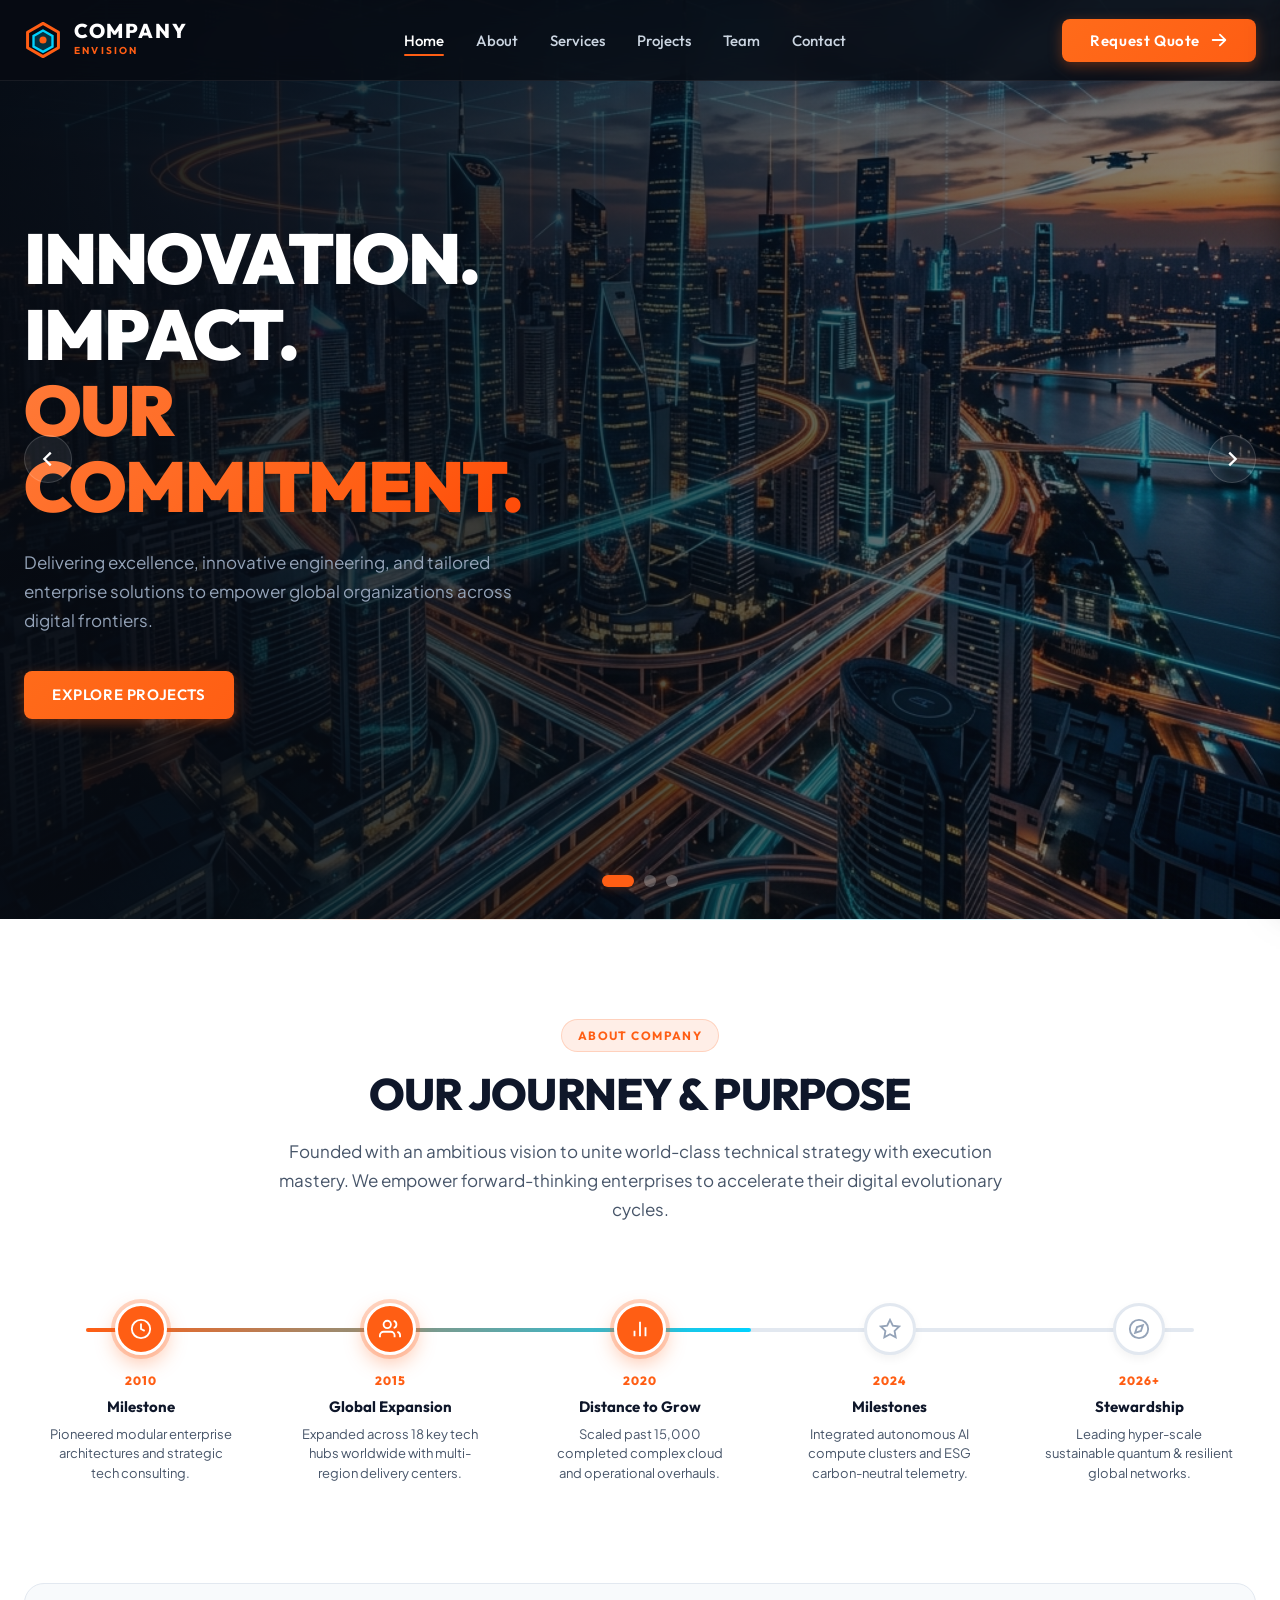
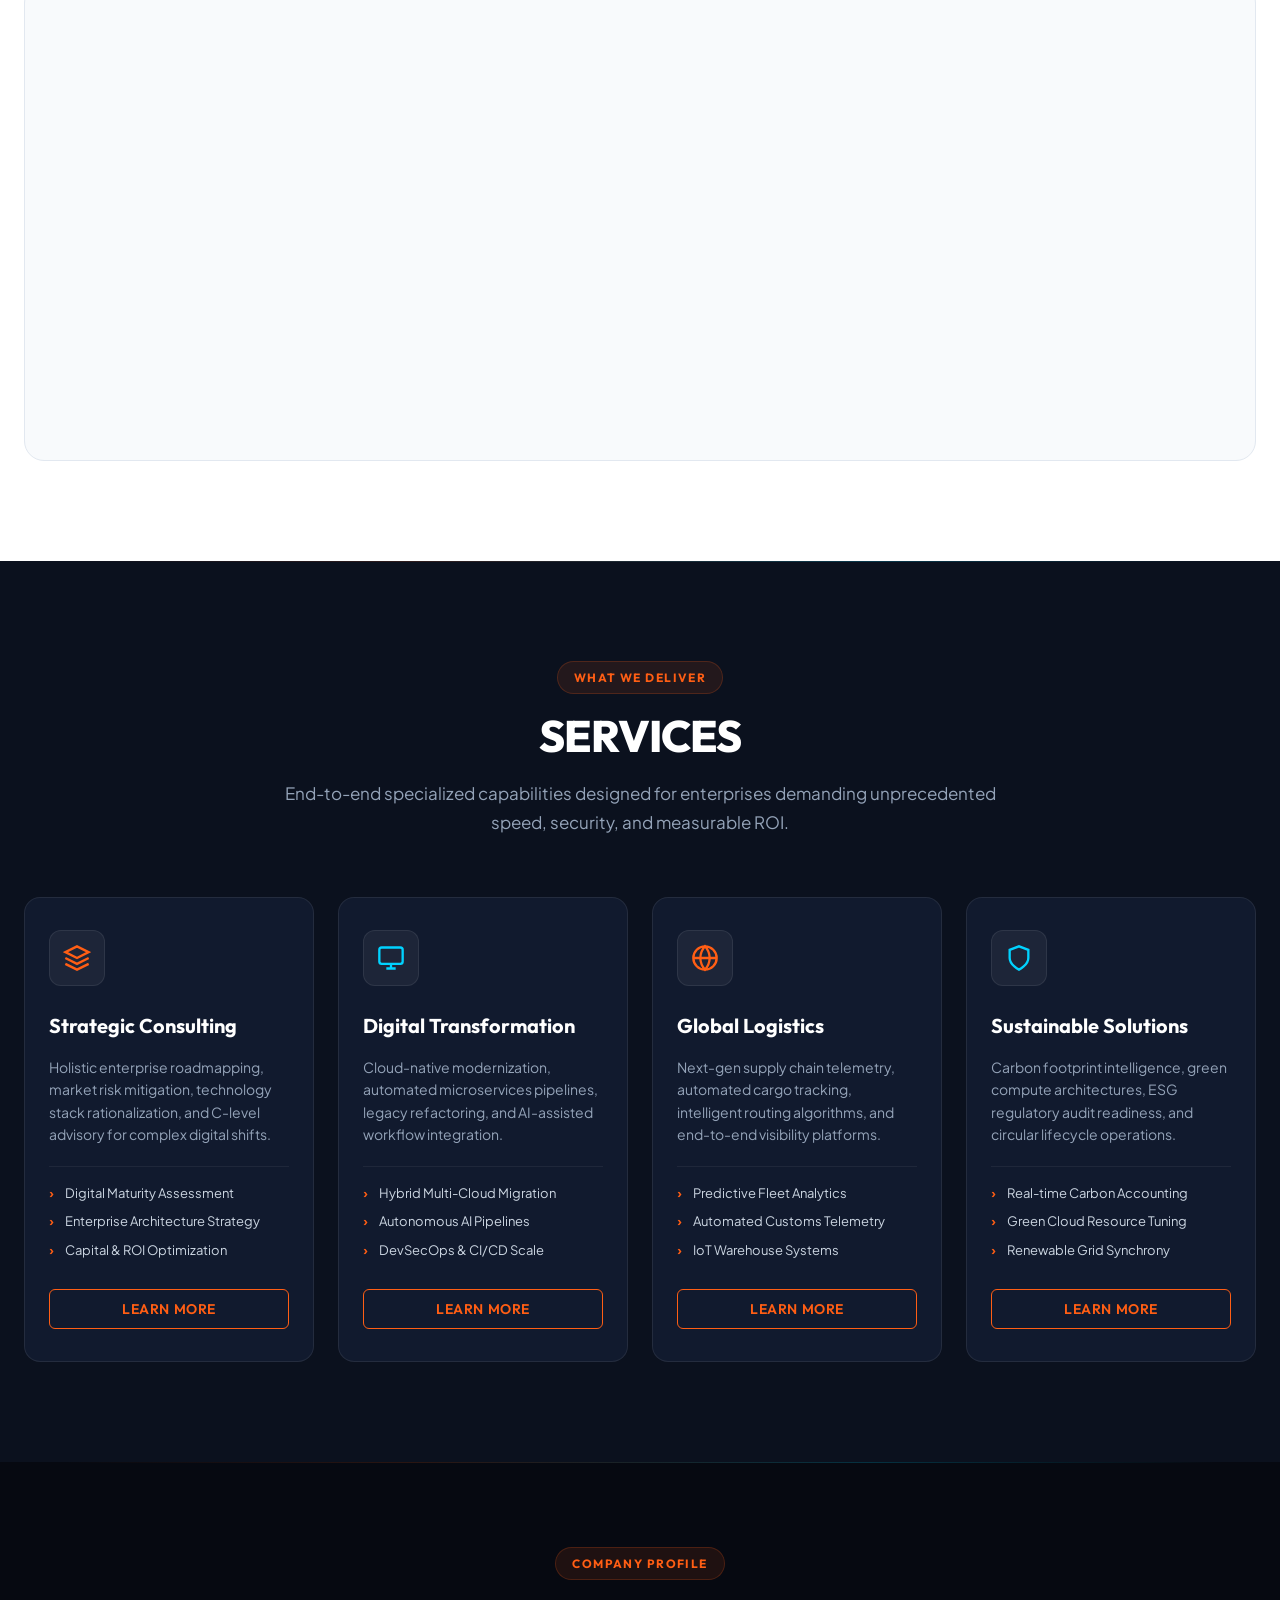
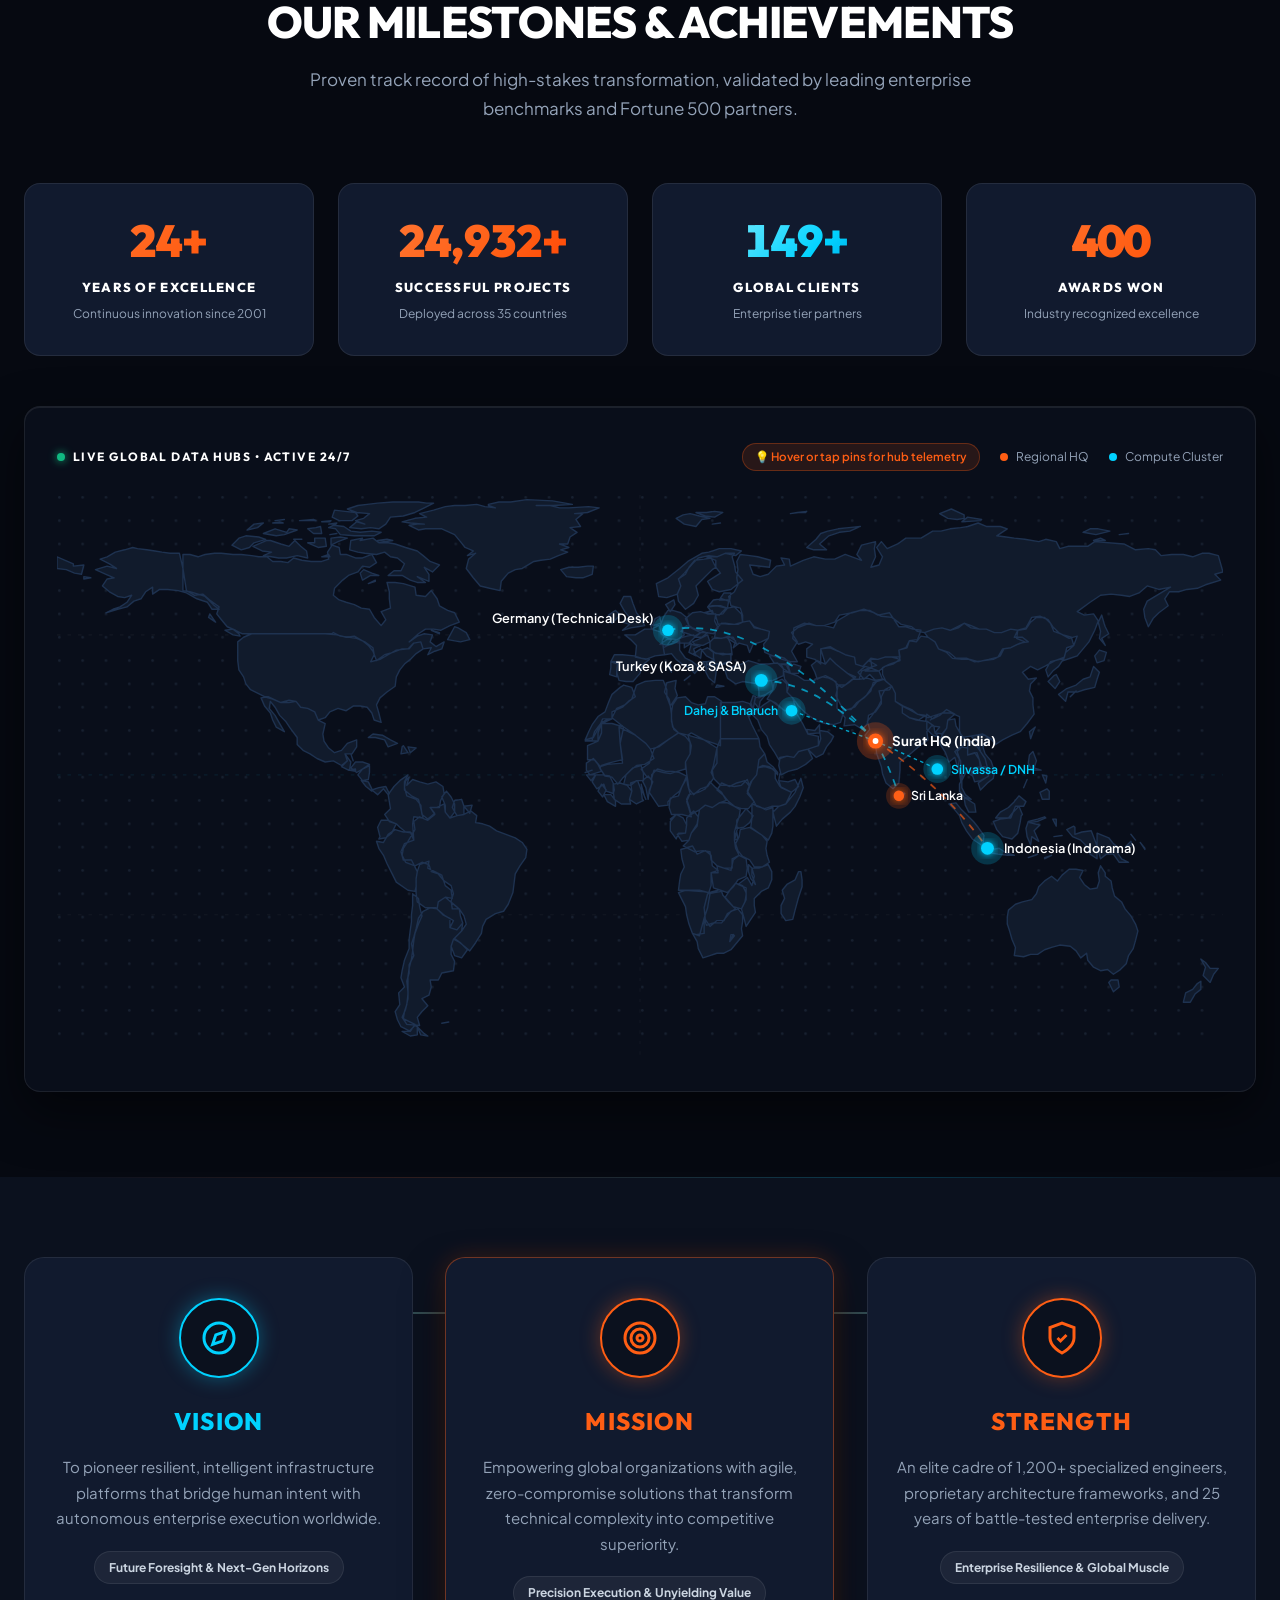
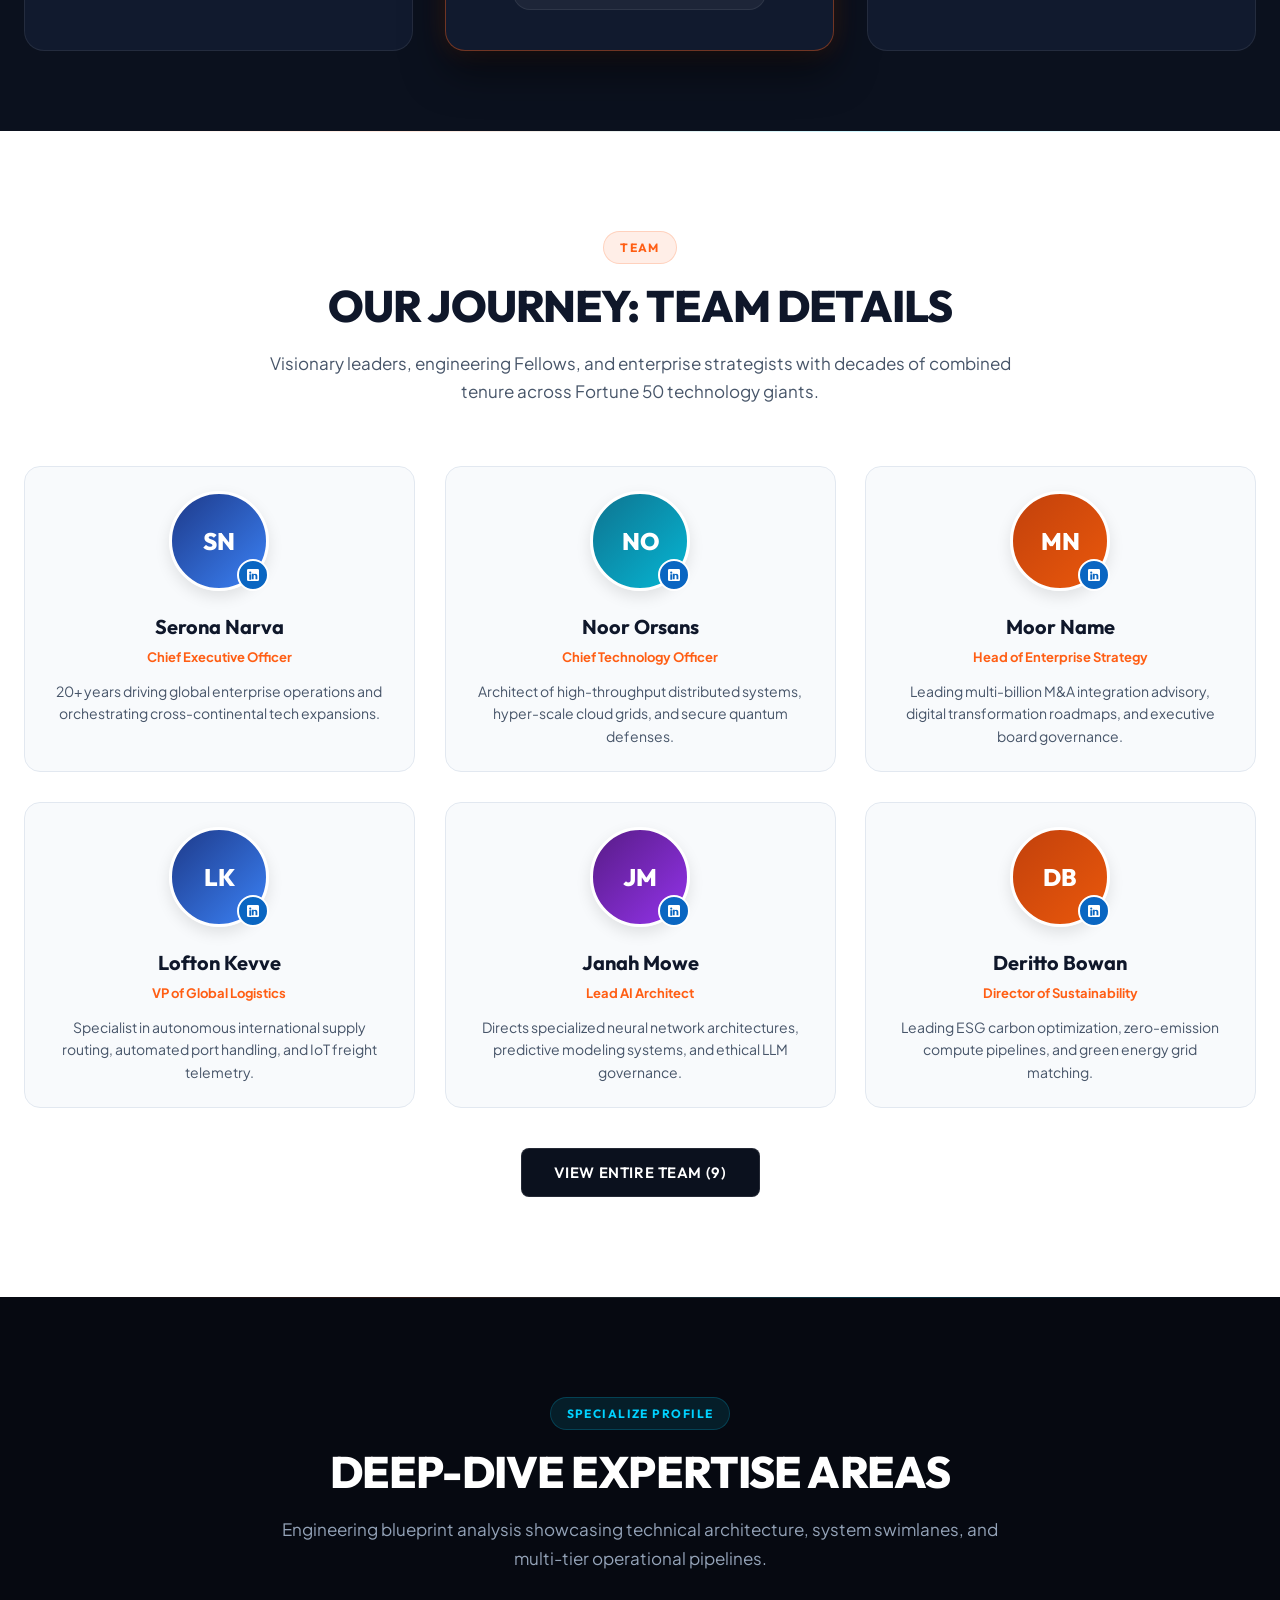
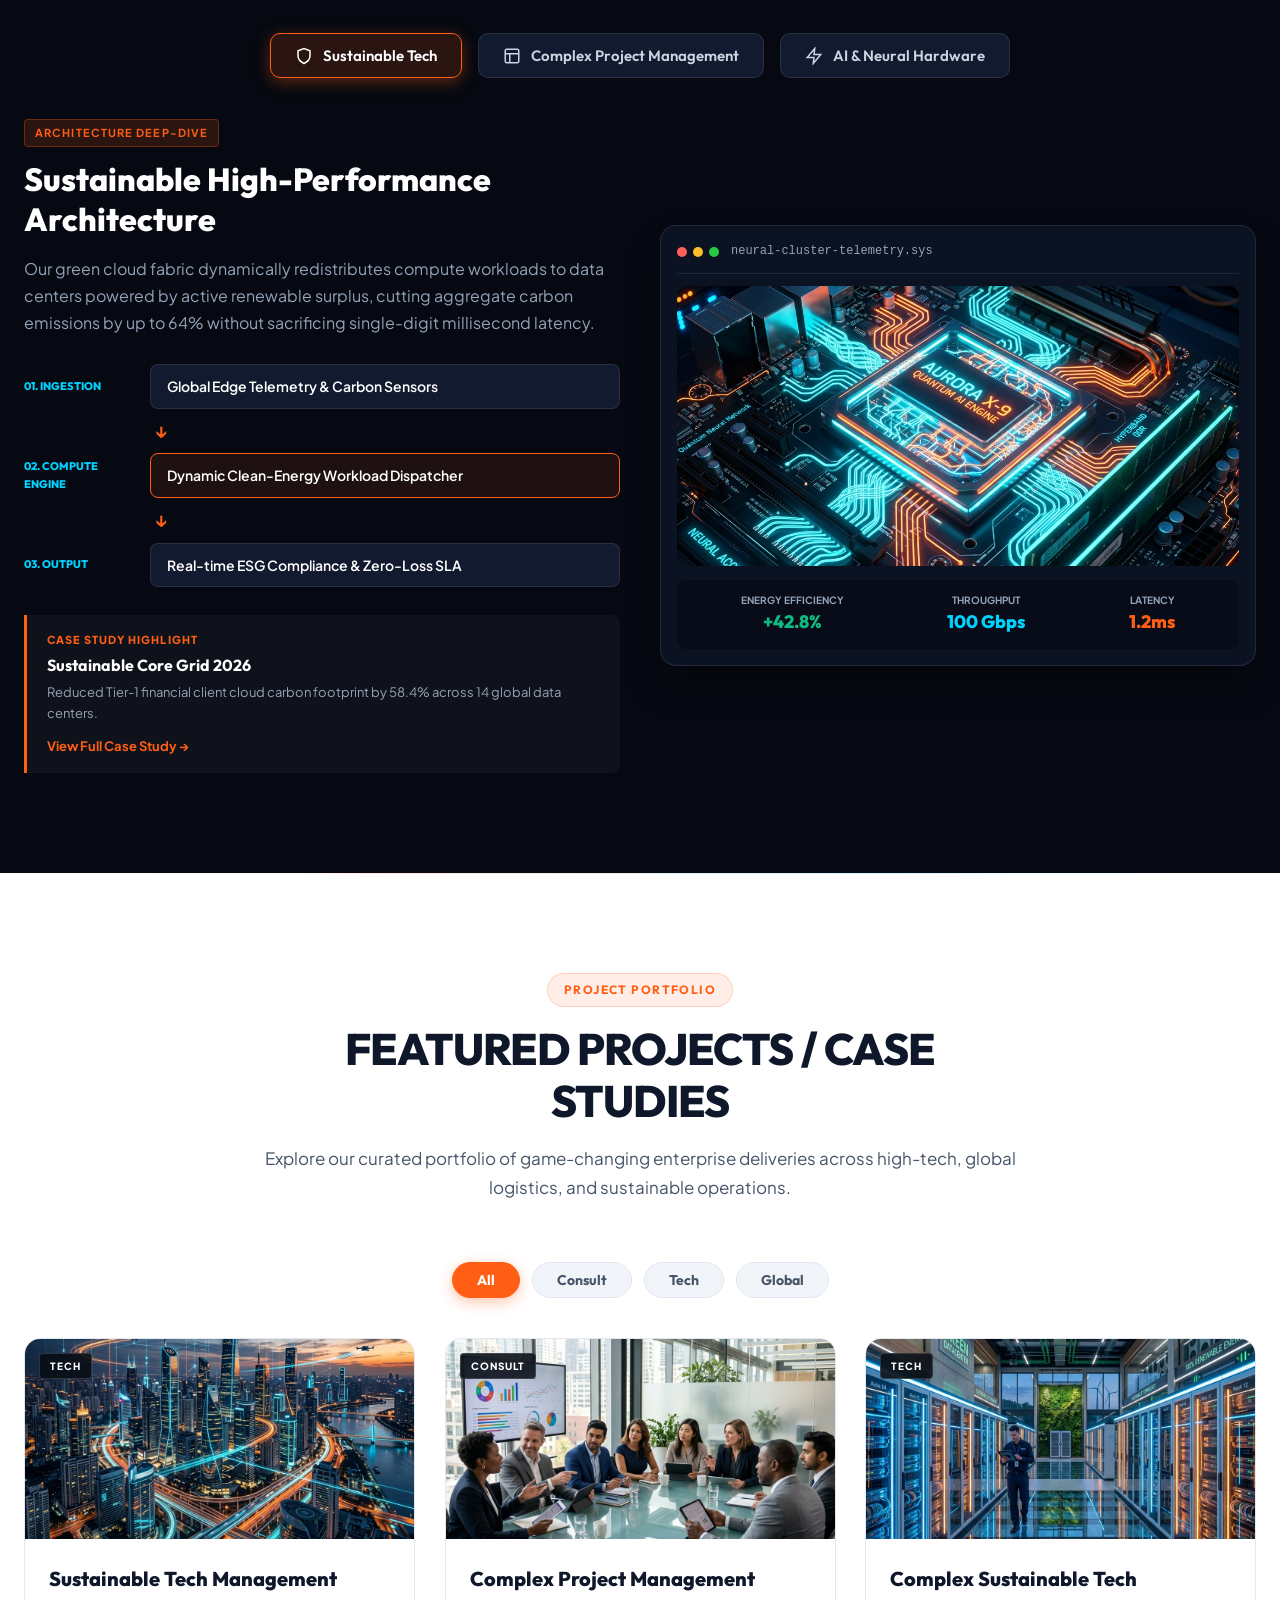
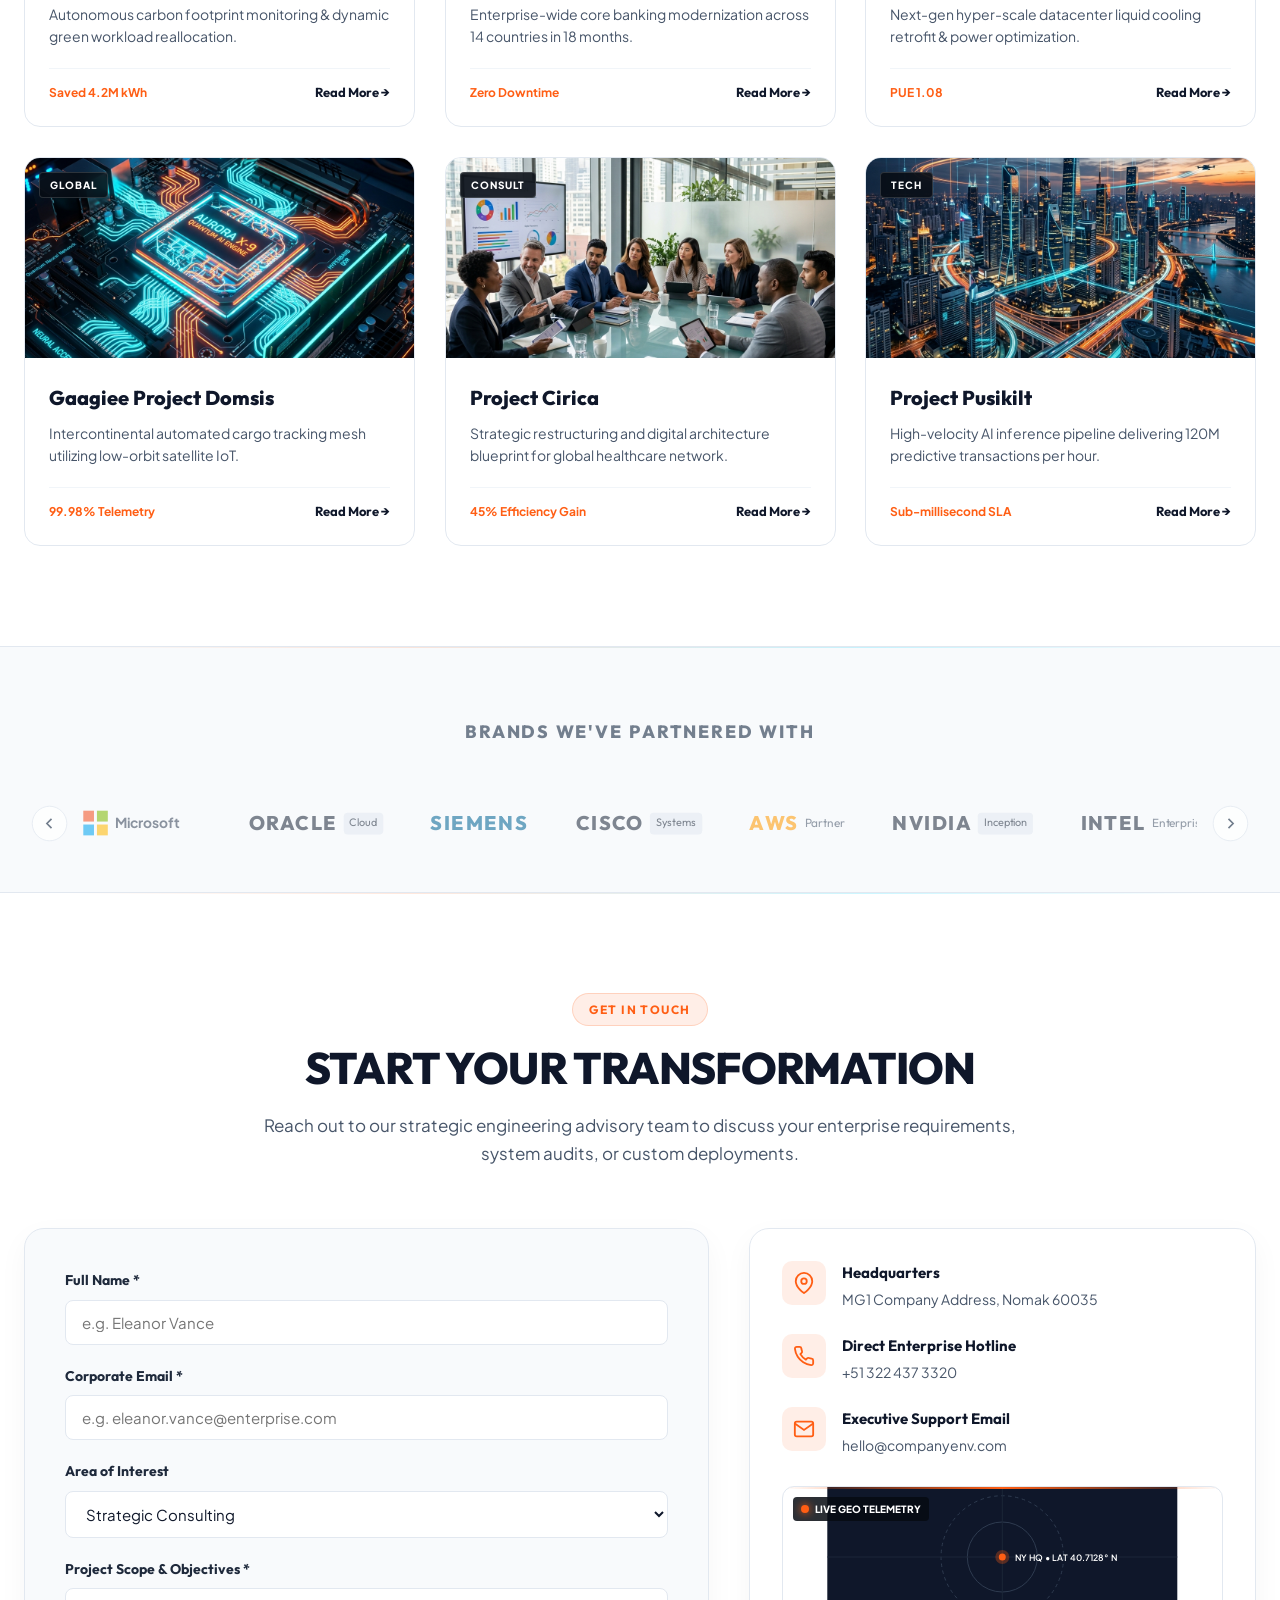
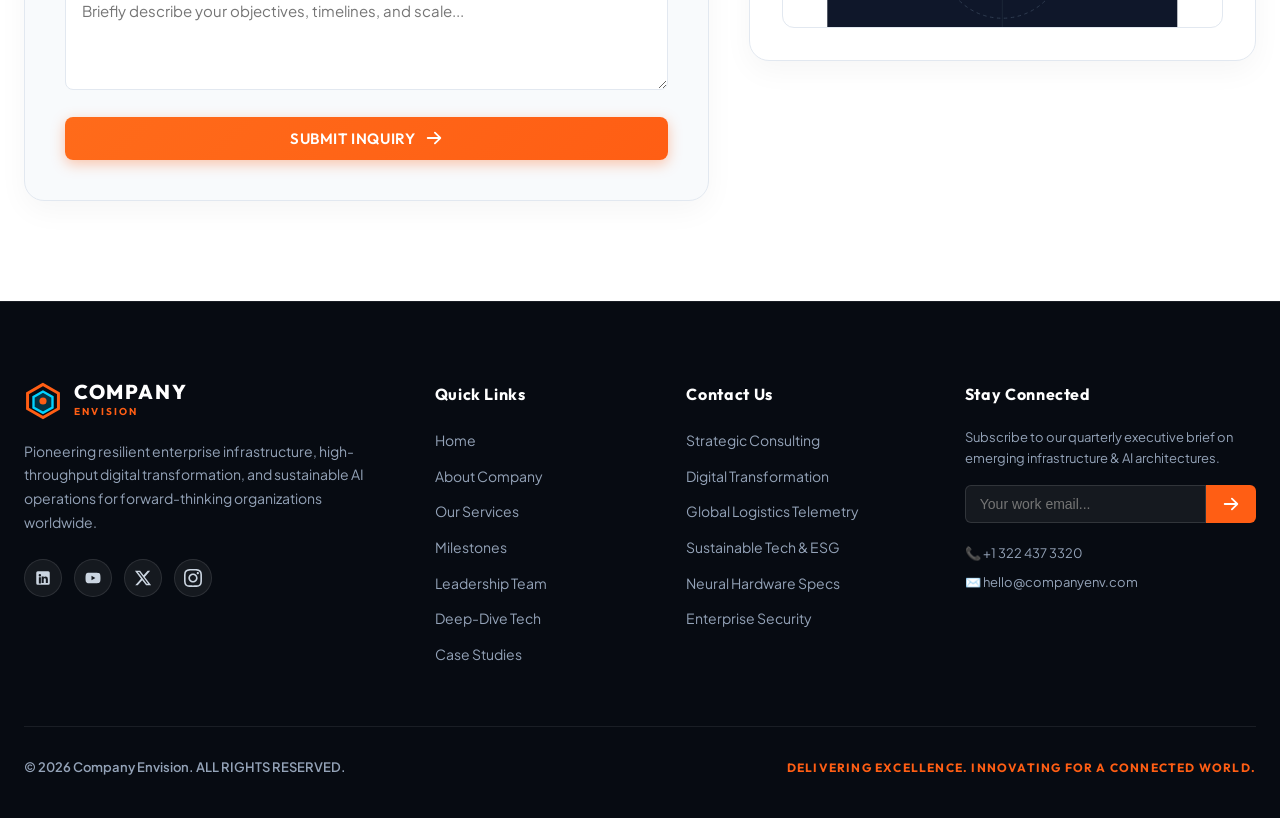
==== commit 4f269f3a: "perf(core): optimize render pipeline, scroll mutation throttling, GPU compositing, and eliminate dea" ====
--- a/signle-page/index.html
+++ b/signle-page/index.html
@@ -95,9 +95,9 @@
     <section class="hero-section" id="hero">
       <!-- Hero Background Image -->
       <div class="hero-bg-wrap">
-        <img src="assets/hero_skyline.png" alt="Tech Skyline" class="hero-bg-full" loading="eager">
-        <img src="assets/team_meeting.png" alt="Team Collaboration" class="hero-bg-full" loading="eager">
-        <img src="assets/datacenter.png" alt="Datacenter Infrastructure" class="hero-bg-full" loading="eager">
+        <img src="assets/hero_skyline.png" alt="Tech Skyline" class="hero-bg-full active" loading="eager" fetchpriority="high" decoding="async">
+        <img src="assets/team_meeting.png" alt="Team Collaboration" class="hero-bg-full" loading="eager" decoding="async">
+        <img src="assets/datacenter.png" alt="Datacenter Infrastructure" class="hero-bg-full" loading="eager" decoding="async">
         <div class="hero-bg-overlay"></div>
       </div>
 
@@ -1467,8 +1467,7 @@
     </svg>
   </button>
 
-  <script src="assets/motion.js"></script>
-  <script src="animations.js"></script>
-  <script src="script.js"></script>
+  <script src="animations.js" defer></script>
+  <script src="script.js" defer></script>
 </body>
 </html>
--- a/signle-page/styles.css
+++ b/signle-page/styles.css
@@ -2831,3 +2831,31 @@
   }
 }
 
+/* ==================== HARDWARE COMPOSITOR & RENDER OPTIMIZATIONS ==================== */
+.kpi-card,
+.service-card,
+.pillar-card,
+.project-card,
+.feature-card,
+.tech-card,
+.team-card,
+.faq-item,
+.calc-card,
+.case-card,
+.resource-card,
+.tool-card {
+  contain: layout style;
+  will-change: transform, opacity;
+  transform: translateZ(0);
+  backface-visibility: hidden;
+}
+
+.engineering-pillars,
+.specialized-preview,
+.faq-section,
+.cta-banner-section {
+  content-visibility: auto;
+  contain-intrinsic-size: 1px 600px;
+}
+
+
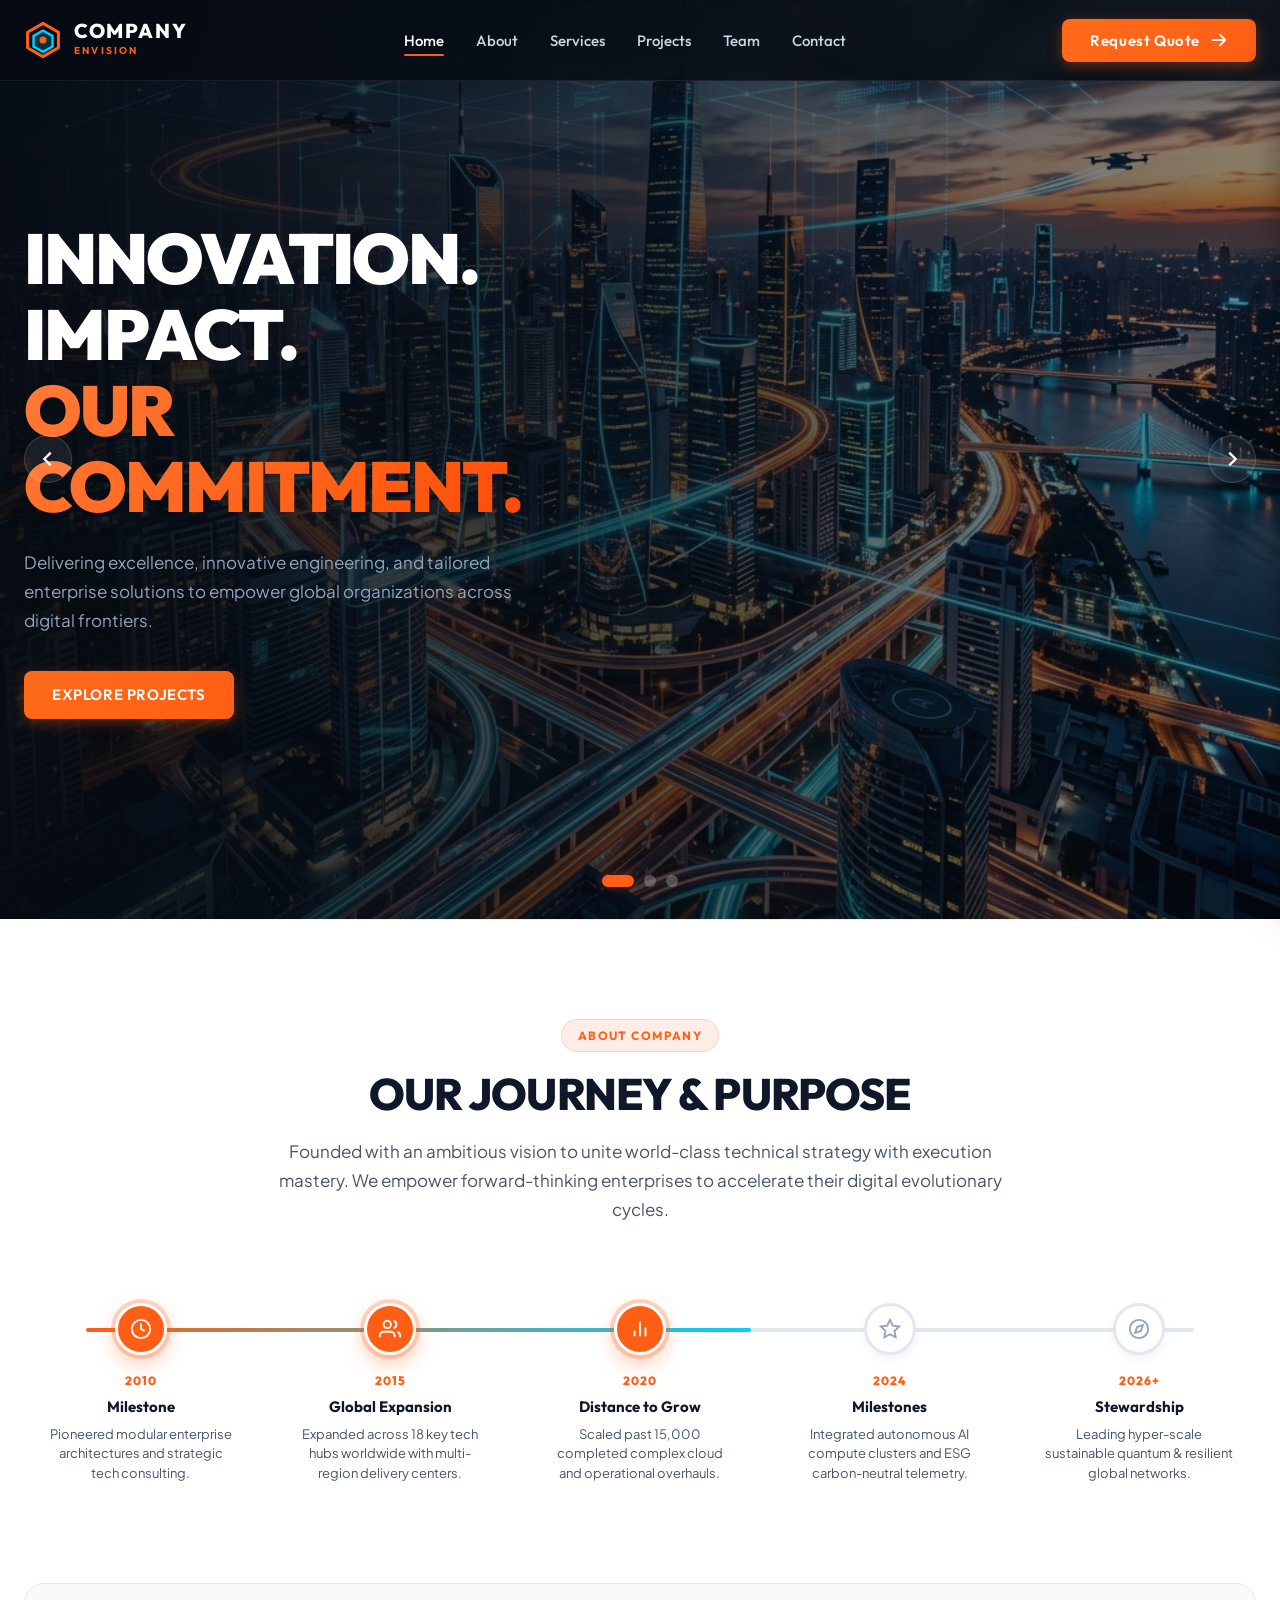
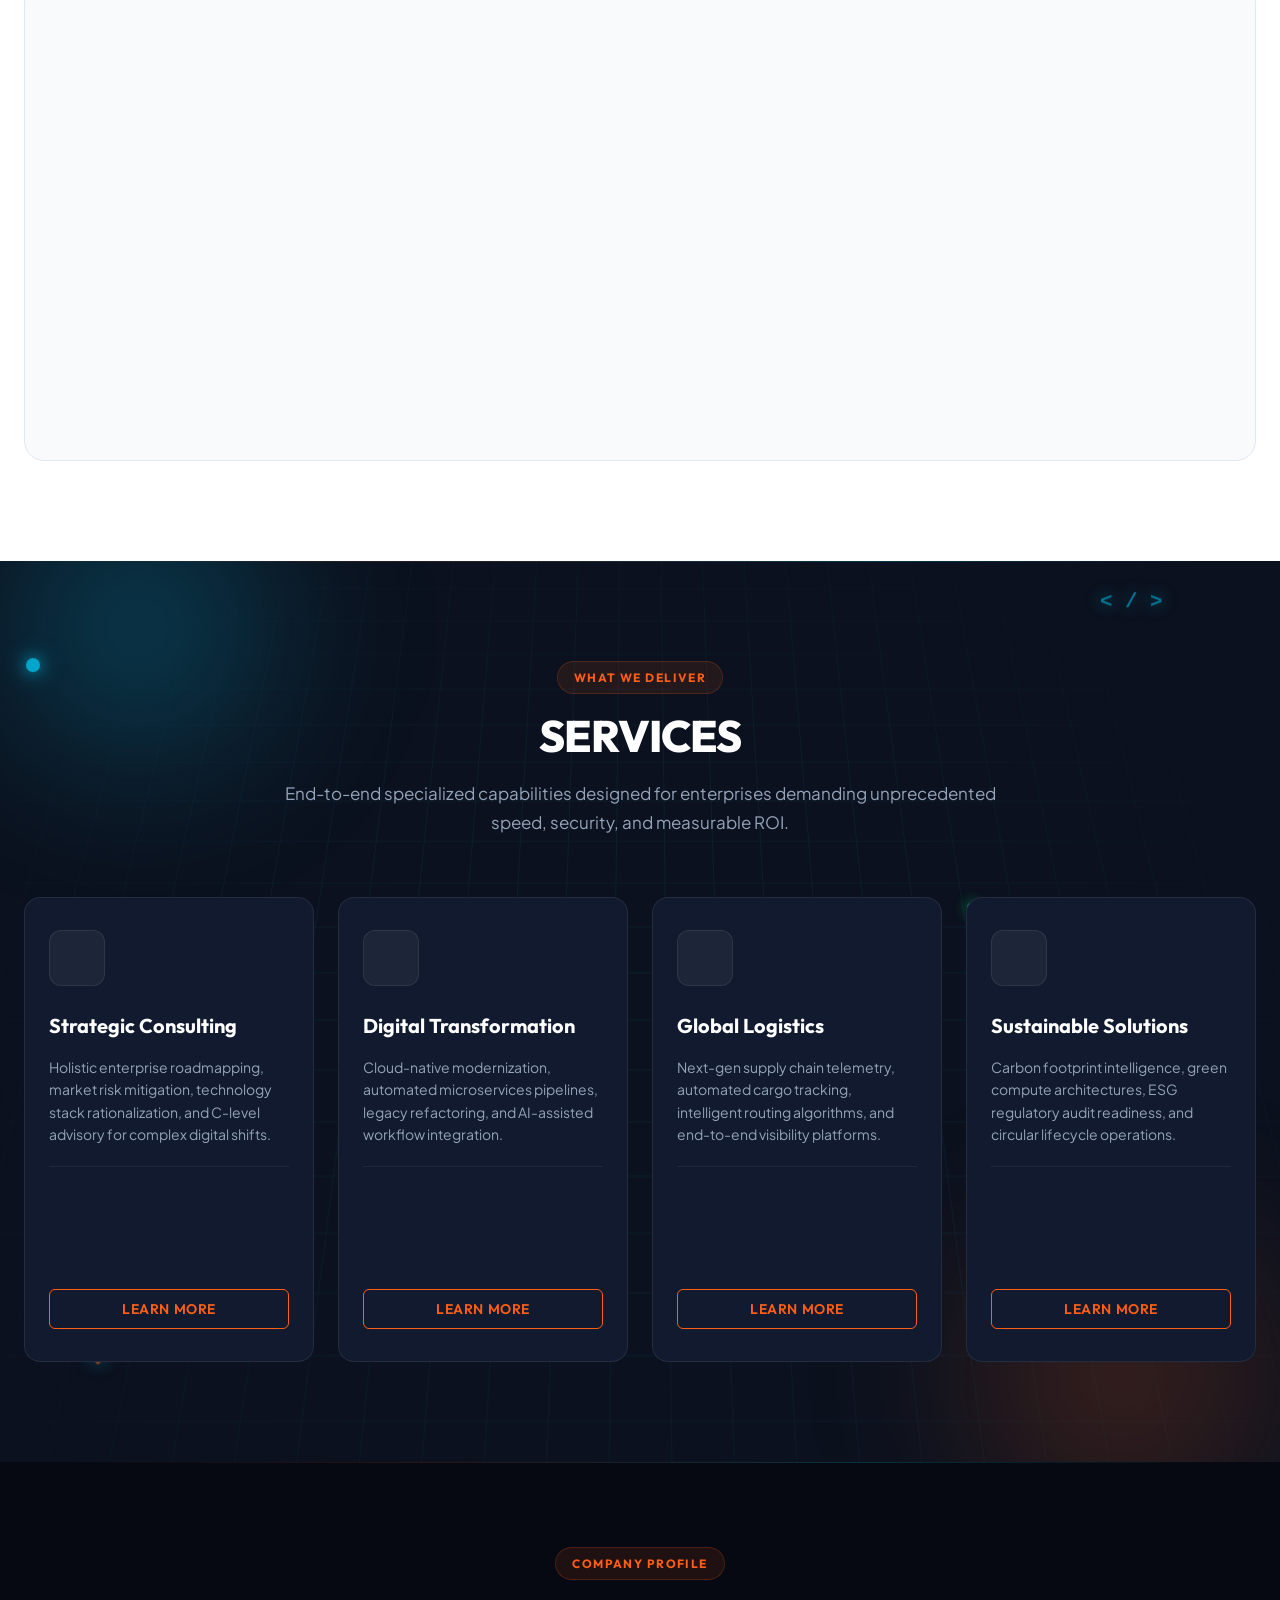
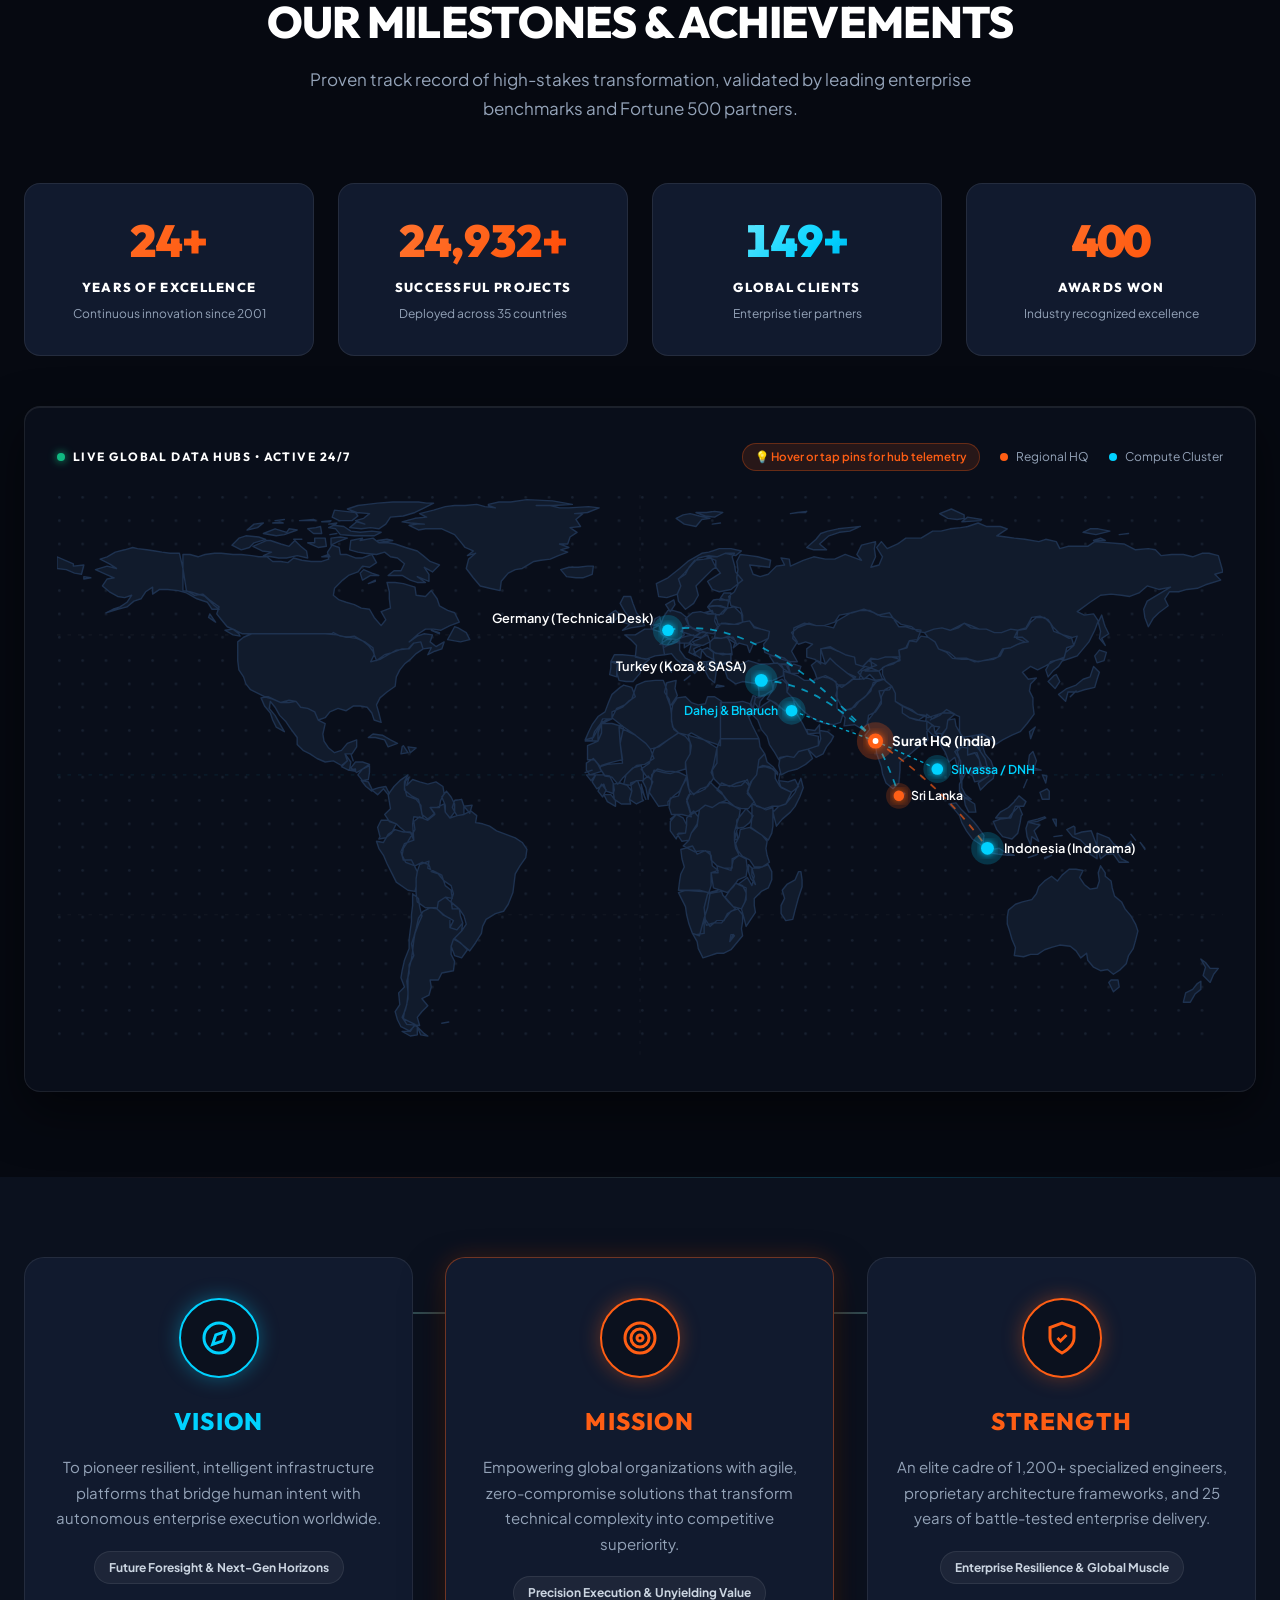
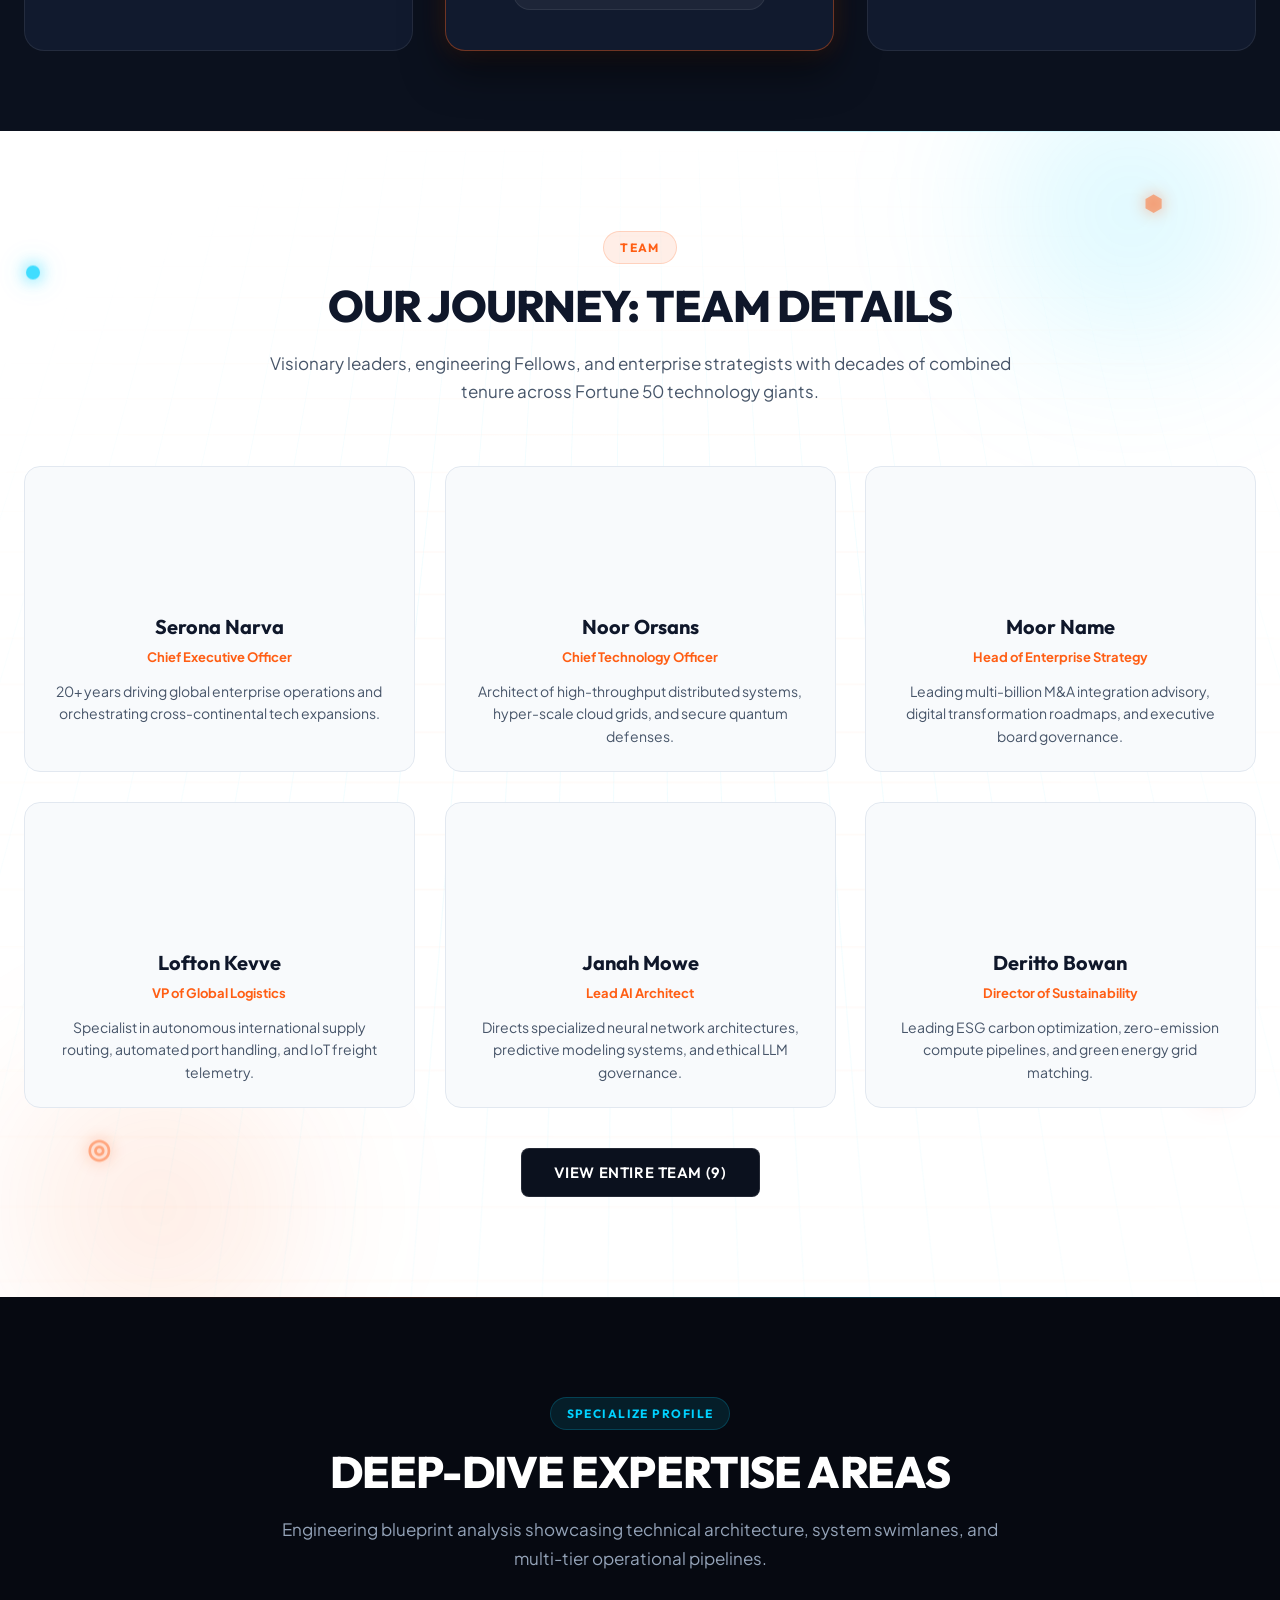
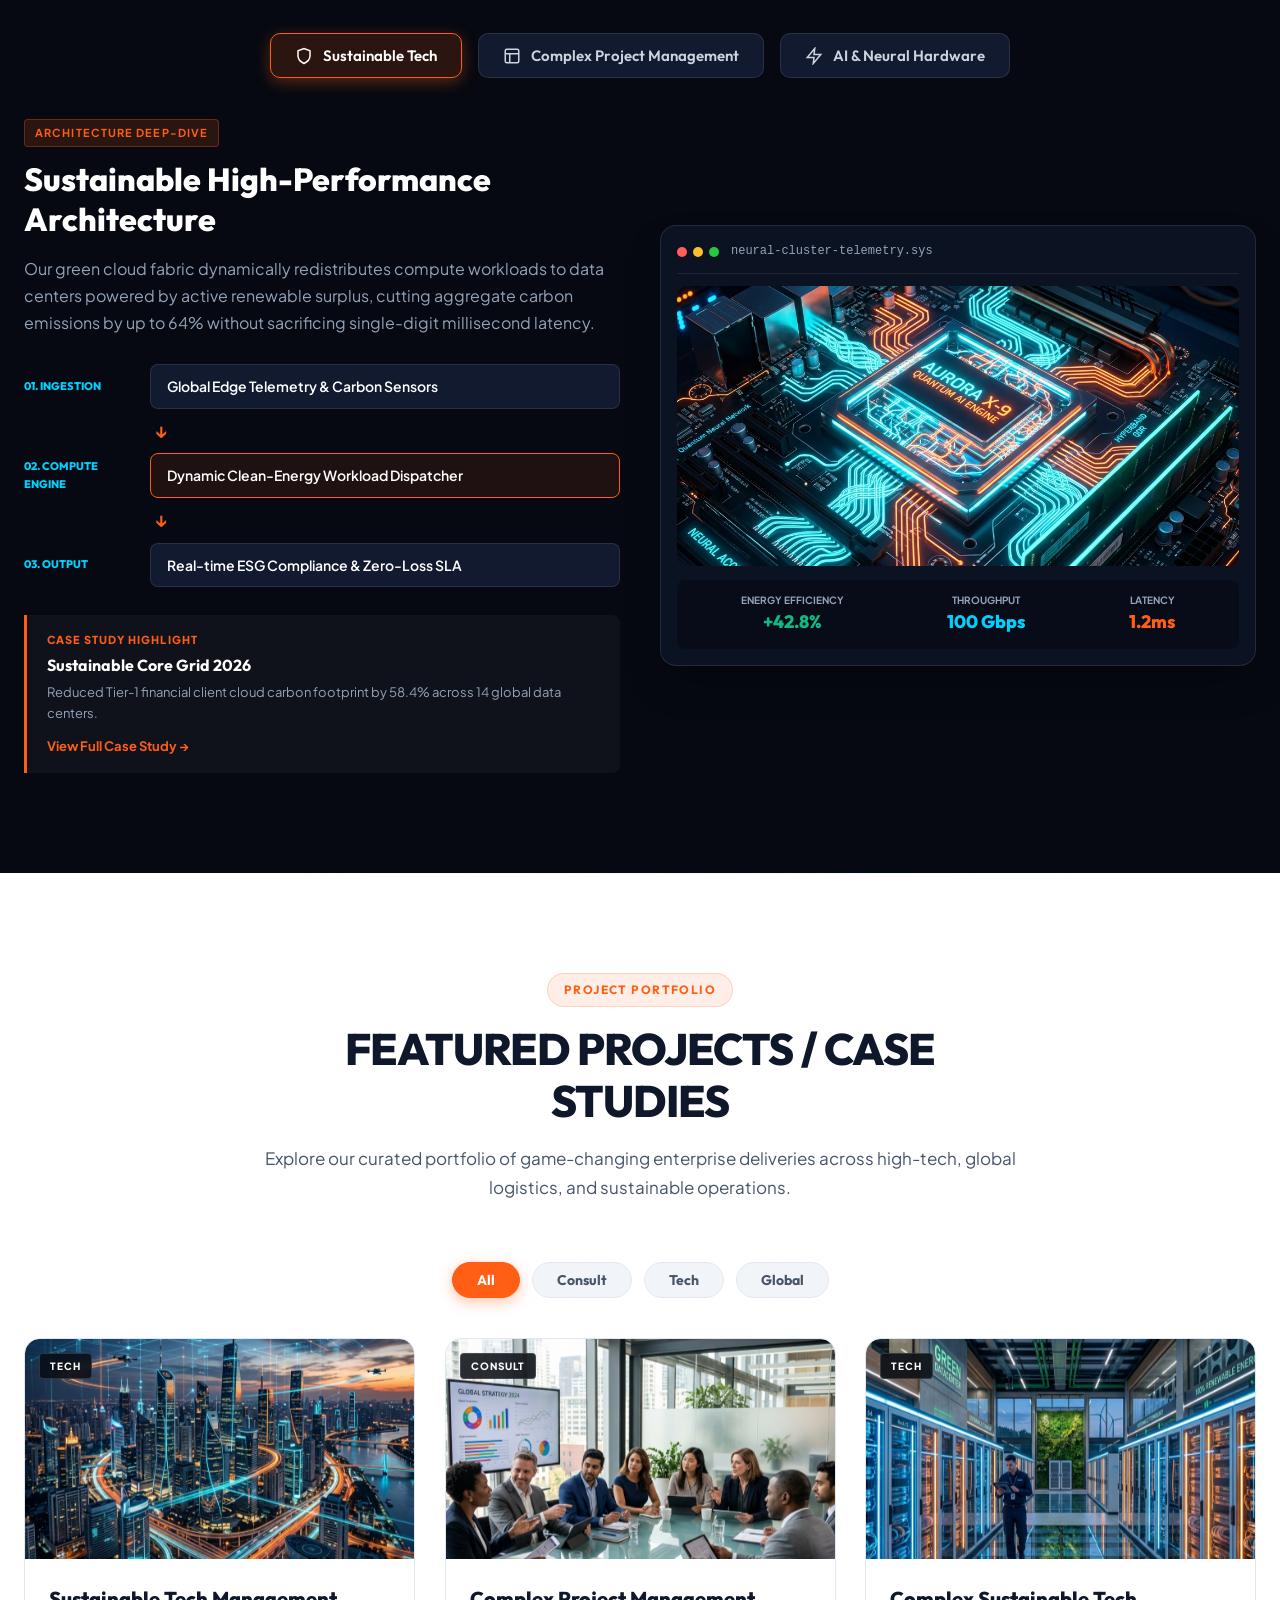
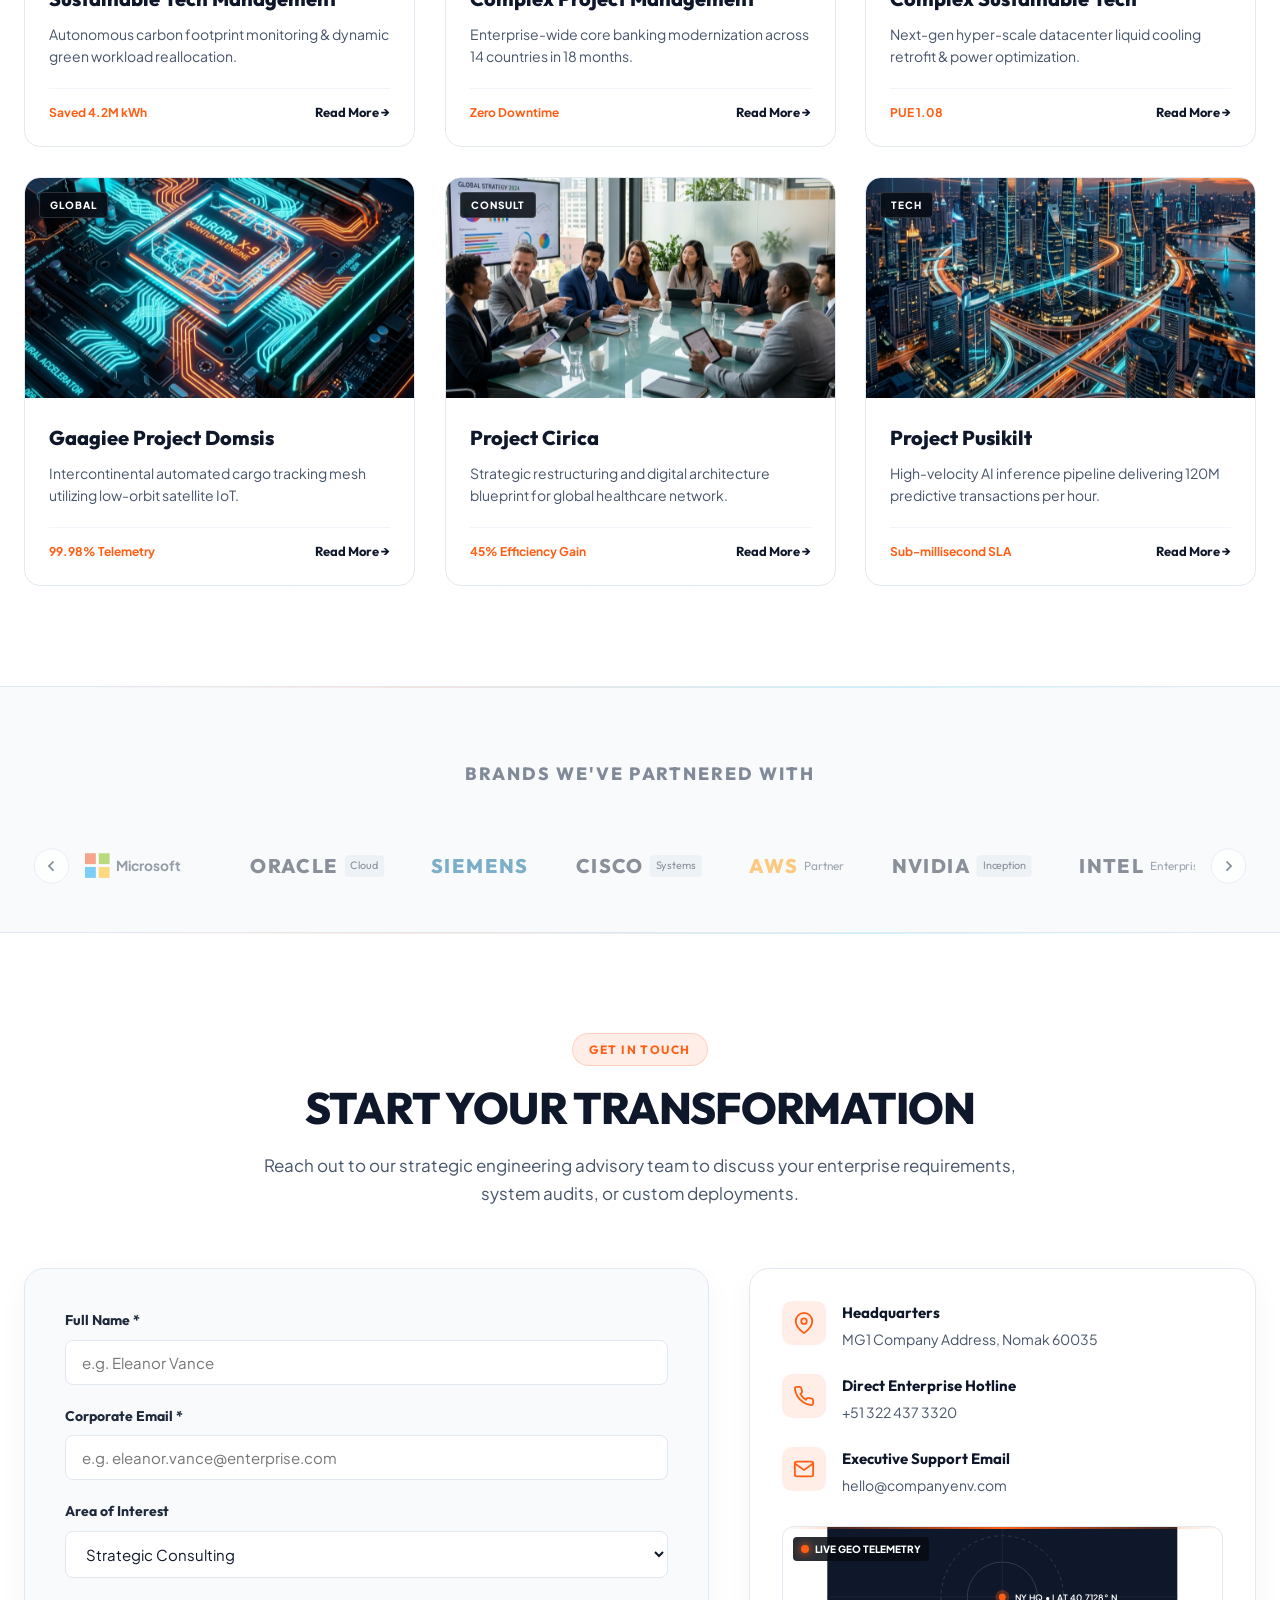
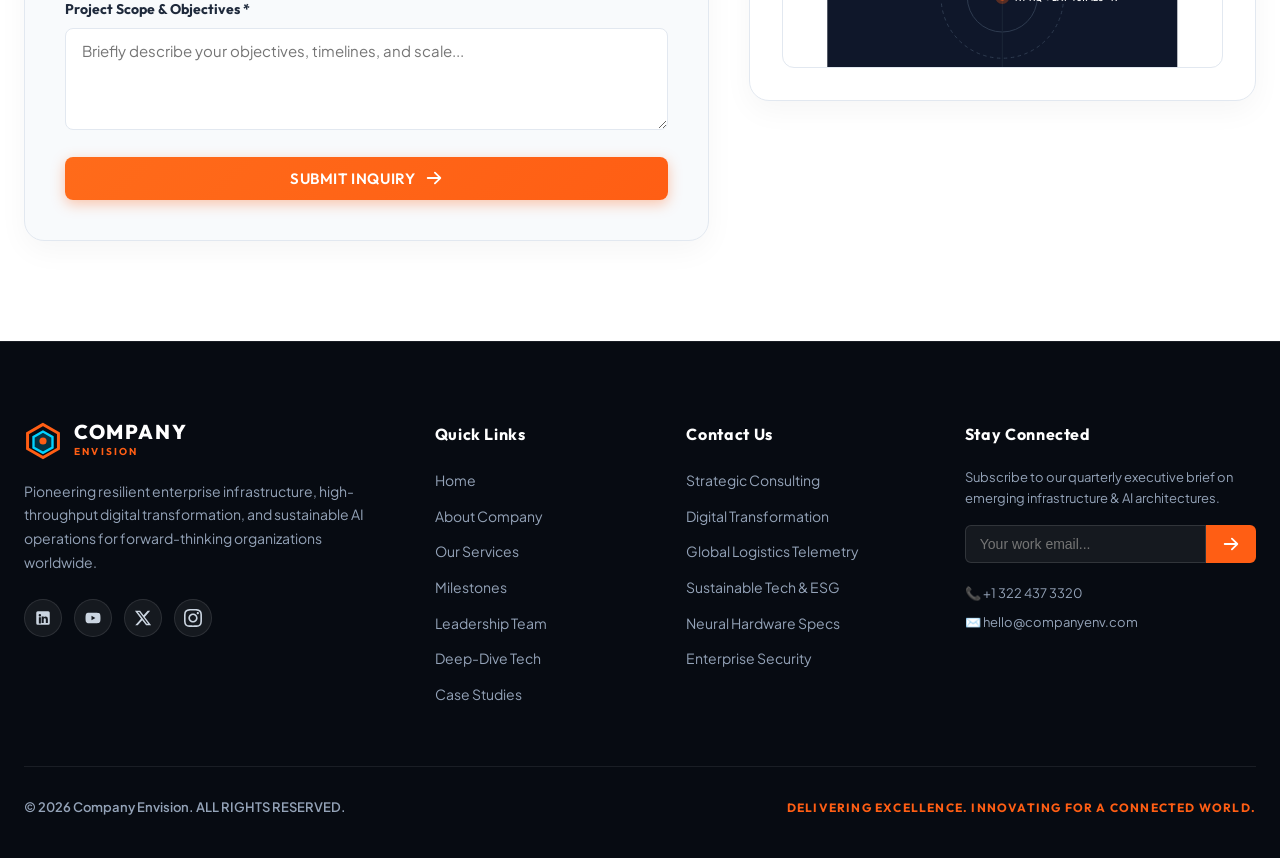
==== commit 38a73d88: "feat: add interactive mouse and scroll parallax with 3D card tilt across all pages" ====
--- a/signle-page/index.html
+++ b/signle-page/index.html
@@ -309,7 +309,20 @@
     </section>
 
     <!-- ==================== 3. SERVICES GRID ==================== -->
-    <section class="services-section dark-section" id="services">
+    <section class="services-section dark-section interactive-parallax-section" id="services" data-interactive-parallax="services">
+      <!-- Interactive Futuristic Parallax Background Canvas -->
+      <div class="interactive-bg-stage" aria-hidden="true">
+        <div class="interactive-grid-mesh"></div>
+        <div class="interactive-glow-orb orb-cyan"></div>
+        <div class="interactive-glow-orb orb-orange"></div>
+        <div class="floating-particle p-node-1" data-depth="0.10"></div>
+        <div class="floating-particle p-node-2" data-depth="0.16"></div>
+        <div class="floating-particle p-node-3" data-depth="-0.12"></div>
+        <div class="floating-particle p-glyph p-glyph-1" data-depth="0.20">&lt; / &gt;</div>
+        <div class="floating-particle p-glyph p-glyph-2" data-depth="-0.14">&#x25C7;</div>
+        <div class="floating-particle p-glyph p-glyph-3" data-depth="0.11">&#x2B21;</div>
+      </div>
+
       <div class="container">
         <div class="section-header text-center">
           <span class="section-badge-pill orange">WHAT WE DELIVER</span>
@@ -632,7 +645,19 @@
     </section>
 
     <!-- ==================== 6. LEADERSHIP TEAM SHOWCASE ==================== -->
-    <section class="team-section light-section" id="team">
+    <section class="team-section light-section interactive-parallax-section" id="team" data-interactive-parallax="team">
+      <!-- Interactive Futuristic Parallax Background Canvas -->
+      <div class="interactive-bg-stage" aria-hidden="true">
+        <div class="interactive-grid-mesh light-mode"></div>
+        <div class="interactive-glow-orb orb-cyan-soft"></div>
+        <div class="interactive-glow-orb orb-orange-soft"></div>
+        <div class="floating-particle p-node-1" data-depth="0.11"></div>
+        <div class="floating-particle p-node-2" data-depth="-0.13"></div>
+        <div class="floating-particle p-glyph p-glyph-1 light" data-depth="0.18">&#x2B22;</div>
+        <div class="floating-particle p-glyph p-glyph-2 light" data-depth="-0.15">&#x25CE;</div>
+        <div class="floating-particle p-glyph p-glyph-3 light" data-depth="0.12">+</div>
+      </div>
+
       <div class="container">
         <div class="section-header text-center">
           <span class="section-badge-pill">TEAM</span>
@@ -983,6 +1008,12 @@
 
     <!-- ==================== 8. FEATURED PROJECTS / CASE STUDIES ==================== -->
     <section class="projects-section light-section" id="projects">
+      <!-- Parallax Background Layer -->
+      <div class="portfolio-parallax-bg-wrap" aria-hidden="true">
+        <img src="assets/dds_cad_piping.jpg" alt="" class="portfolio-parallax-bg" loading="lazy" decoding="async">
+        <div class="portfolio-parallax-overlay"></div>
+      </div>
+
       <div class="container">
         <div class="section-header text-center">
           <span class="section-badge-pill">PROJECT PORTFOLIO</span>
--- a/signle-page/styles.css
+++ b/signle-page/styles.css
@@ -117,6 +117,7 @@
 .text-gradient-orange {
   background: linear-gradient(135deg, #FF7A38 0%, #FF5E14 60%, #FF3D00 100%);
   -webkit-background-clip: text;
+  background-clip: text;
   -webkit-text-fill-color: transparent;
   display: inline-block;
 }
@@ -124,6 +125,7 @@
 .text-gradient-cyan {
   background: linear-gradient(135deg, #A5F3FC 0%, #00D2FF 60%, #0284C7 100%);
   -webkit-background-clip: text;
+  background-clip: text;
   -webkit-text-fill-color: transparent;
   display: inline-block;
 }
@@ -2858,4 +2860,434 @@
   contain-intrinsic-size: 1px 600px;
 }
 
-
+/* ==================== MODERN MINIMAL PARALLAX STYLES ==================== */
+.hero-section {
+  position: relative;
+  overflow: hidden;
+}
+
+.hero-bg-wrap {
+  position: absolute;
+  top: -18%;
+  left: 0;
+  width: 100%;
+  height: 136%;
+  z-index: 0;
+  pointer-events: none;
+  will-change: transform;
+}
+
+.page-hero-banner {
+  position: relative;
+  overflow: hidden;
+}
+
+.page-hero-bg-wrap {
+  position: absolute;
+  top: -20%;
+  left: 0;
+  width: 100%;
+  height: 140%;
+  z-index: 0;
+  pointer-events: none;
+  overflow: hidden;
+  will-change: transform;
+}
+
+.hero-content,
+.page-hero-container {
+  will-change: transform, opacity;
+  transform: translate3d(0, 0, 0);
+  transition: opacity 0.1s linear;
+}
+
+/* Portfolio Section Parallax Background */
+.projects-section,
+.subpage-section.bg-light#projects {
+  position: relative;
+  overflow: hidden;
+}
+
+.portfolio-parallax-bg-wrap {
+  position: absolute;
+  top: -25%;
+  left: 0;
+  width: 100%;
+  height: 150%;
+  z-index: 0;
+  pointer-events: none;
+  overflow: hidden;
+  will-change: transform;
+}
+
+.portfolio-parallax-bg {
+  width: 100%;
+  height: 100%;
+  object-fit: cover;
+  opacity: 0.055;
+  filter: grayscale(100%) contrast(120%);
+  transform: scale(1.06);
+  will-change: transform;
+}
+
+.portfolio-parallax-overlay {
+  position: absolute;
+  inset: 0;
+  background: radial-gradient(circle at 50% 40%, rgba(255, 255, 255, 0.4) 0%, rgba(255, 255, 255, 0.96) 100%),
+              linear-gradient(180deg, var(--bg-white, #FFFFFF) 0%, transparent 15%, transparent 85%, var(--bg-white, #FFFFFF) 100%);
+  z-index: 1;
+  pointer-events: none;
+}
+
+.projects-section > .container,
+.subpage-section#projects > .container {
+  position: relative;
+  z-index: 2;
+}
+
+/* Project Card Thumbnail Parallax Window */
+.project-thumb {
+  position: relative;
+  height: 220px;
+  overflow: hidden;
+  border-radius: 14px 14px 0 0;
+}
+
+.project-thumb img {
+  position: absolute;
+  top: -12%;
+  left: 0;
+  width: 100%;
+  height: 124%;
+  object-fit: cover;
+  will-change: transform;
+  transition: filter 0.4s ease;
+}
+
+.project-card:hover .project-thumb img {
+  filter: brightness(1.06);
+}
+
+/* Responsive & Accessibility Controls */
+@media (max-width: 768px) {
+  .hero-bg-wrap {
+    top: -10%;
+    height: 120%;
+  }
+  .portfolio-parallax-bg-wrap {
+    top: -15%;
+    height: 130%;
+  }
+  .project-thumb img {
+    top: -8%;
+    height: 116%;
+  }
+}
+
+@media (prefers-reduced-motion: reduce) {
+  .hero-bg-wrap,
+  .hero-content,
+  .page-hero-bg-wrap,
+  .page-hero-container,
+  .portfolio-parallax-bg-wrap,
+  .portfolio-parallax-bg,
+  .project-thumb img {
+    transform: none !important;
+    opacity: 1 !important;
+    transition: none !important;
+  }
+}
+
+/* ==================== FUTURISTIC INTERACTIVE PARALLAX STYLES ==================== */
+.interactive-parallax-section {
+  position: relative;
+  overflow: hidden;
+  perspective: 1200px;
+}
+
+/* Background Interactive Stage */
+.interactive-bg-stage {
+  position: absolute;
+  inset: -15% -10% -15% -10%;
+  pointer-events: none;
+  z-index: 0;
+  overflow: hidden;
+  will-change: transform;
+}
+
+/* Futuristic Cyber Grid Mesh */
+.interactive-grid-mesh {
+  position: absolute;
+  inset: 0;
+  background-image: 
+    linear-gradient(rgba(0, 210, 255, 0.07) 1px, transparent 1px),
+    linear-gradient(90deg, rgba(0, 210, 255, 0.07) 1px, transparent 1px);
+  background-size: 52px 52px;
+  background-position: center center;
+  mask-image: radial-gradient(circle at 50% 50%, black 25%, transparent 80%);
+  -webkit-mask-image: radial-gradient(circle at 50% 50%, black 25%, transparent 80%);
+  opacity: 0.85;
+  will-change: transform;
+  transform-origin: 50% 50%;
+}
+
+.interactive-grid-mesh.light-mode {
+  background-image: 
+    linear-gradient(rgba(255, 94, 20, 0.08) 1px, transparent 1px),
+    linear-gradient(90deg, rgba(0, 210, 255, 0.08) 1px, transparent 1px);
+  opacity: 0.65;
+}
+
+/* Luminous Neon Floating Glow Orbs */
+.interactive-glow-orb {
+  position: absolute;
+  border-radius: 50%;
+  filter: blur(65px);
+  pointer-events: none;
+  will-change: transform;
+}
+
+.orb-cyan {
+  width: 440px;
+  height: 440px;
+  top: 8%;
+  left: 3%;
+  background: radial-gradient(circle, rgba(0, 210, 255, 0.28) 0%, rgba(0, 210, 255, 0.06) 50%, transparent 70%);
+}
+
+.orb-orange {
+  width: 480px;
+  height: 480px;
+  bottom: 8%;
+  right: 3%;
+  background: radial-gradient(circle, rgba(255, 94, 20, 0.24) 0%, rgba(255, 94, 20, 0.05) 50%, transparent 70%);
+}
+
+.orb-cyan-soft {
+  width: 400px;
+  height: 400px;
+  top: 10%;
+  right: 5%;
+  background: radial-gradient(circle, rgba(0, 210, 255, 0.18) 0%, transparent 70%);
+}
+
+.orb-orange-soft {
+  width: 420px;
+  height: 420px;
+  bottom: 10%;
+  left: 5%;
+  background: radial-gradient(circle, rgba(255, 94, 20, 0.15) 0%, transparent 70%);
+}
+
+/* Floating Playful Futuristic Glyphs & Nodes */
+.floating-particle {
+  position: absolute;
+  pointer-events: none;
+  will-change: transform;
+  user-select: none;
+}
+
+.p-node-1 {
+  width: 14px;
+  height: 14px;
+  top: 22%;
+  left: 10%;
+  border-radius: 50%;
+  background: #00D2FF;
+  box-shadow: 0 0 16px #00D2FF, 0 0 32px rgba(0, 210, 255, 0.6);
+  opacity: 0.75;
+}
+
+.p-node-2 {
+  width: 18px;
+  height: 18px;
+  top: 72%;
+  right: 12%;
+  border-radius: 50%;
+  background: #FF5E14;
+  box-shadow: 0 0 18px #FF5E14, 0 0 36px rgba(255, 94, 20, 0.6);
+  opacity: 0.7;
+}
+
+.p-node-3 {
+  width: 11px;
+  height: 11px;
+  top: 38%;
+  right: 28%;
+  border-radius: 50%;
+  background: #00E676;
+  box-shadow: 0 0 14px #00E676;
+  opacity: 0.65;
+}
+
+.p-glyph {
+  font-family: 'JetBrains Mono', monospace;
+  font-size: 1.3rem;
+  font-weight: 800;
+  color: rgba(0, 210, 255, 0.5);
+  text-shadow: 0 0 16px rgba(0, 210, 255, 0.6);
+}
+
+.p-glyph.light {
+  color: rgba(255, 94, 20, 0.45);
+  text-shadow: 0 0 16px rgba(255, 94, 20, 0.45);
+}
+
+.p-glyph-1 { top: 18%; right: 16%; }
+.p-glyph-2 { bottom: 22%; left: 14%; font-size: 1.7rem; color: rgba(255, 94, 20, 0.5); }
+.p-glyph-3 { top: 58%; left: 6%; font-size: 1.5rem; }
+
+/* 3D Card Hover Parallax & Holographic Specular Sheen */
+.service-card,
+.team-card,
+.discipline-card,
+.pillar-card,
+.case-block-card,
+.switcher-card,
+.case-study-media-wrap,
+.resource-card,
+.calc-card,
+.swimlane-card,
+.architecture-card,
+.spec-card,
+.feature-card {
+  position: relative;
+  transform-style: preserve-3d;
+  will-change: transform;
+  overflow: hidden;
+}
+
+/* Holographic Glare Sheen Reflection */
+.service-card::after,
+.team-card::after,
+.discipline-card::after,
+.pillar-card::after,
+.case-block-card::after,
+.switcher-card::after,
+.case-study-media-wrap::after,
+.resource-card::after,
+.calc-card::after,
+.swimlane-card::after,
+.architecture-card::after,
+.spec-card::after,
+.feature-card::after {
+  content: '';
+  position: absolute;
+  inset: 0;
+  pointer-events: none;
+  border-radius: inherit;
+  background: radial-gradient(
+    circle 260px at var(--mouse-x, -500px) var(--mouse-y, -500px),
+    rgba(255, 255, 255, 0.16) 0%,
+    rgba(0, 210, 255, 0.09) 35%,
+    transparent 80%
+  );
+  opacity: var(--glare-opacity, 0);
+  transition: opacity 0.3s ease;
+  z-index: 10;
+}
+
+.team-card::after {
+  background: radial-gradient(
+    circle 240px at var(--mouse-x, -500px) var(--mouse-y, -500px),
+    rgba(255, 94, 20, 0.12) 0%,
+    rgba(0, 210, 255, 0.08) 40%,
+    transparent 80%
+  );
+}
+
+/* 3D Pop-out Depth Elements */
+.service-icon-box,
+.member-avatar,
+.discipline-icon-sq {
+  transform: translateZ(30px);
+  transform-style: preserve-3d;
+  transition: transform 0.2s cubic-bezier(0.2, 0.8, 0.2, 1);
+}
+
+.service-title,
+.member-name,
+.discipline-title {
+  transform: translateZ(20px);
+  transform-style: preserve-3d;
+}
+
+.service-desc,
+.member-role,
+.discipline-desc {
+  transform: translateZ(14px);
+  transform-style: preserve-3d;
+}
+
+.service-features,
+.director-highlights,
+.deliverables-list {
+  transform: translateZ(10px);
+  transform-style: preserve-3d;
+}
+
+.service-card .btn,
+.member-info .linkedin-badge,
+.director-badge {
+  transform: translateZ(24px);
+  transform-style: preserve-3d;
+}
+
+/* Section container sits securely above interactive canvas */
+.interactive-parallax-section > .container {
+  position: relative;
+  z-index: 2;
+}
+
+@media (max-width: 768px) {
+  .interactive-bg-stage {
+    inset: -5%;
+  }
+  .interactive-glow-orb {
+    filter: blur(45px);
+  }
+  .service-card,
+  .team-card,
+  .discipline-card {
+    transform: none !important;
+  }
+}
+
+@media (prefers-reduced-motion: reduce) {
+  .interactive-bg-stage,
+  .interactive-grid-mesh,
+  .interactive-glow-orb,
+  .floating-particle,
+  .service-card,
+  .team-card,
+  .discipline-card {
+    transform: none !important;
+    transition: none !important;
+  }
+}
+
+/* 3D Pop-out Depth Elements for Extended Pages */
+.sw-badge,
+.res-icon-wrap,
+.visual-header,
+.case-study-img-overlay {
+  transform: translateZ(26px);
+  transform-style: preserve-3d;
+  transition: transform 0.2s cubic-bezier(0.2, 0.8, 0.2, 1);
+}
+
+.sw-title,
+.res-title,
+.lane-header,
+.case-block-title {
+  transform: translateZ(20px);
+  transform-style: preserve-3d;
+}
+
+.sw-metric,
+.res-desc,
+.pane-text,
+.case-specs-table-wrap {
+  transform: translateZ(12px);
+  transform-style: preserve-3d;
+}
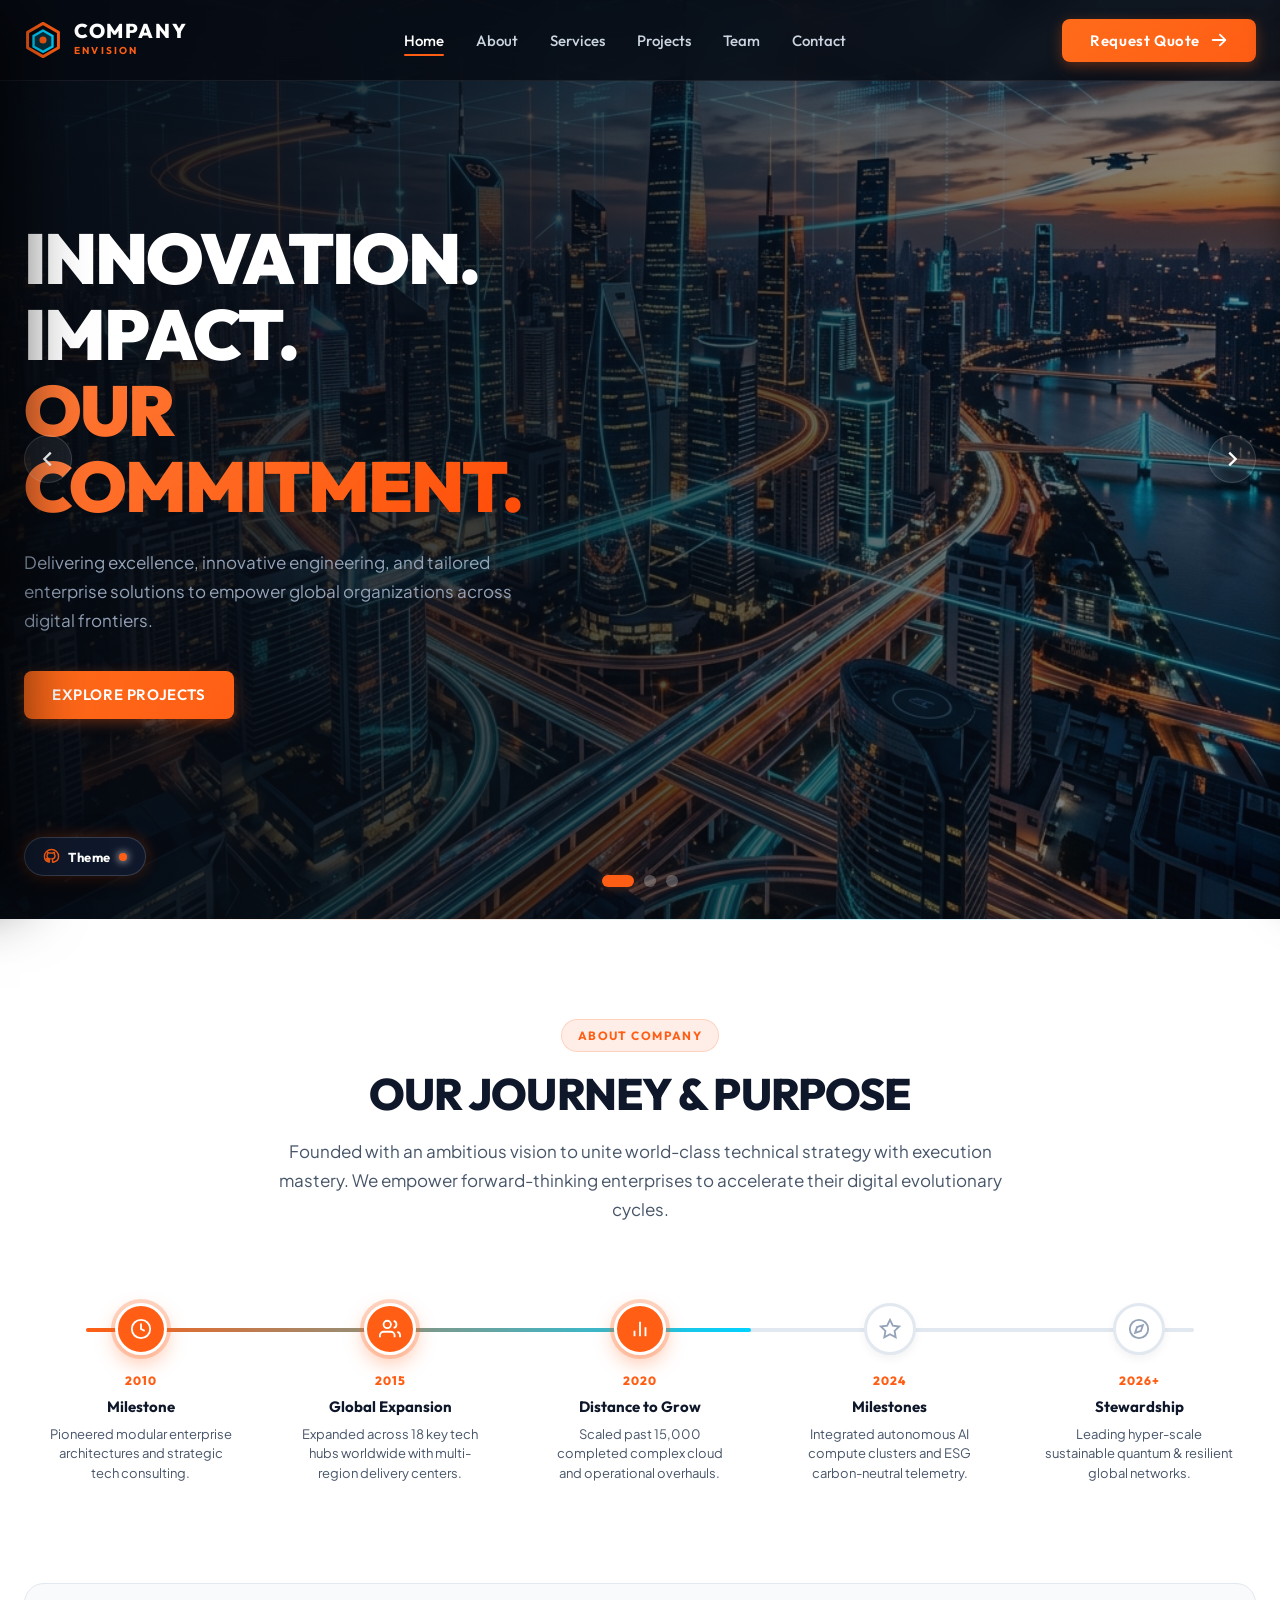
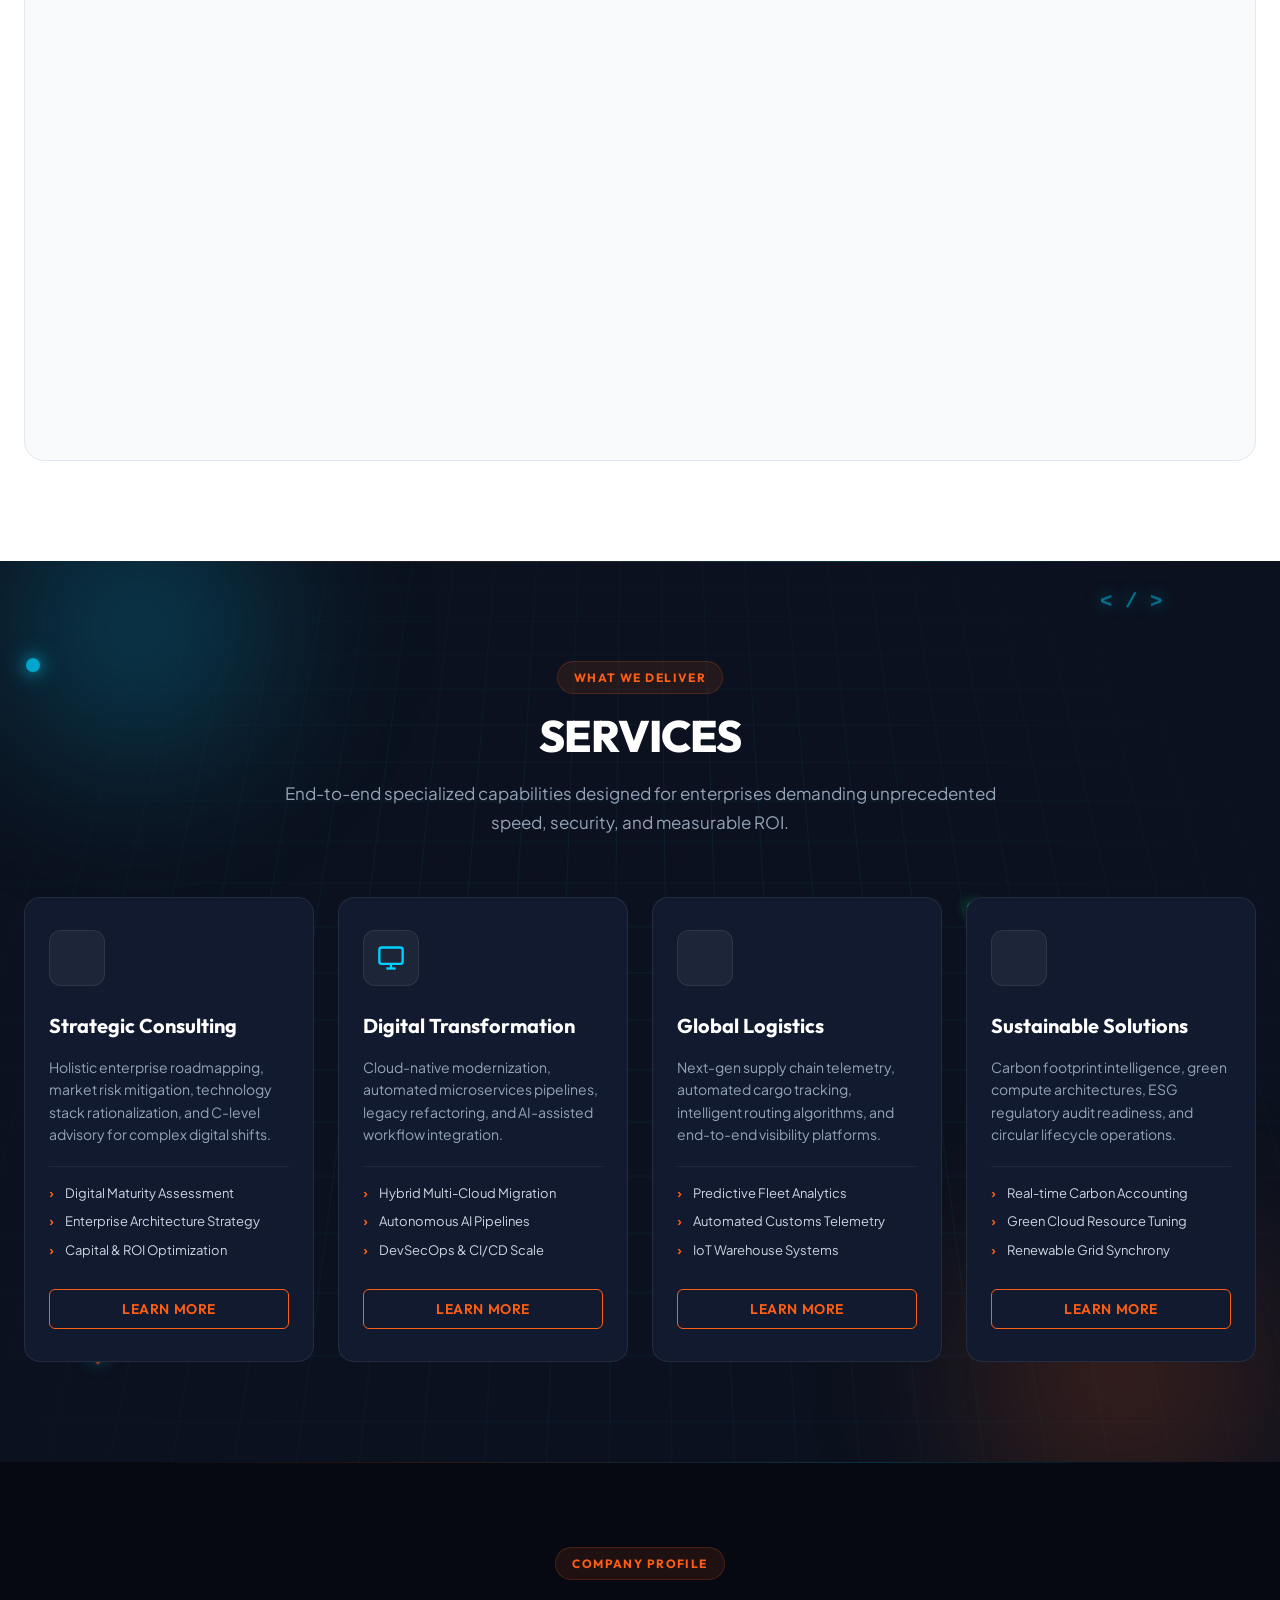
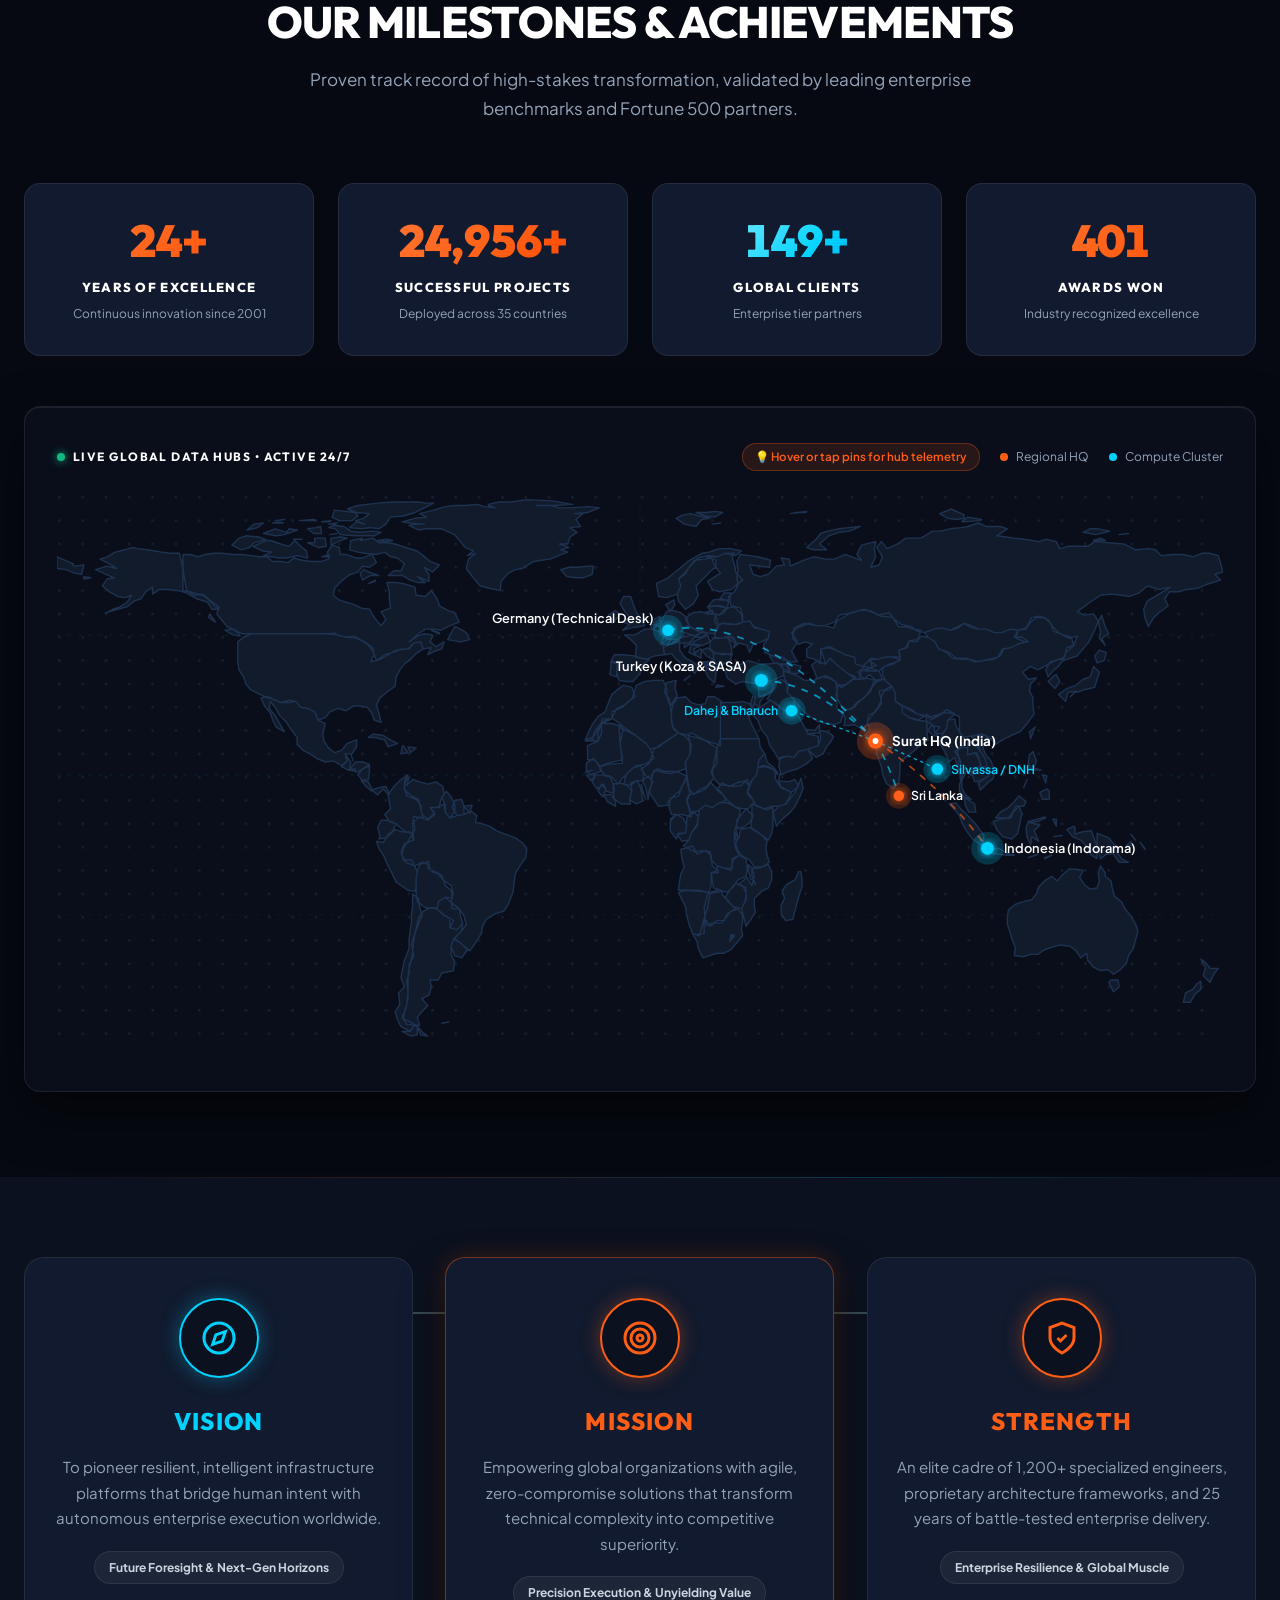
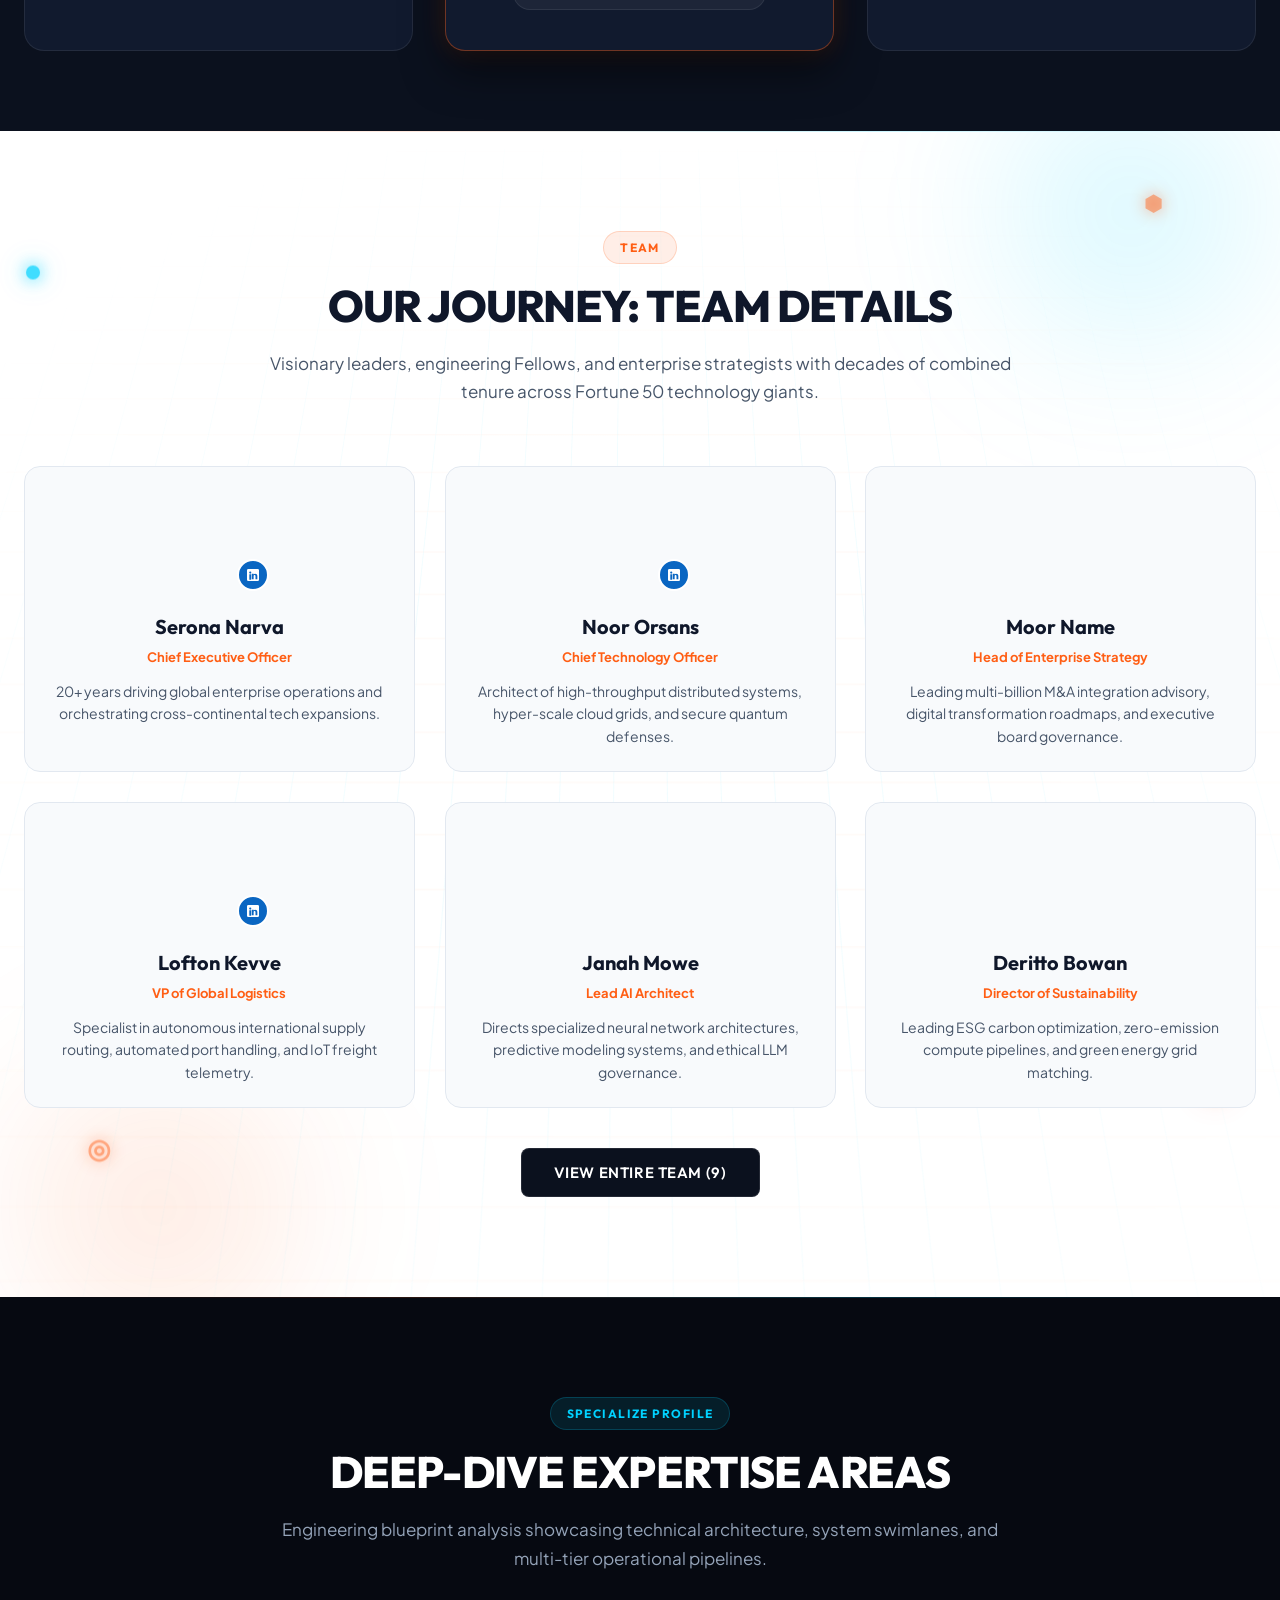
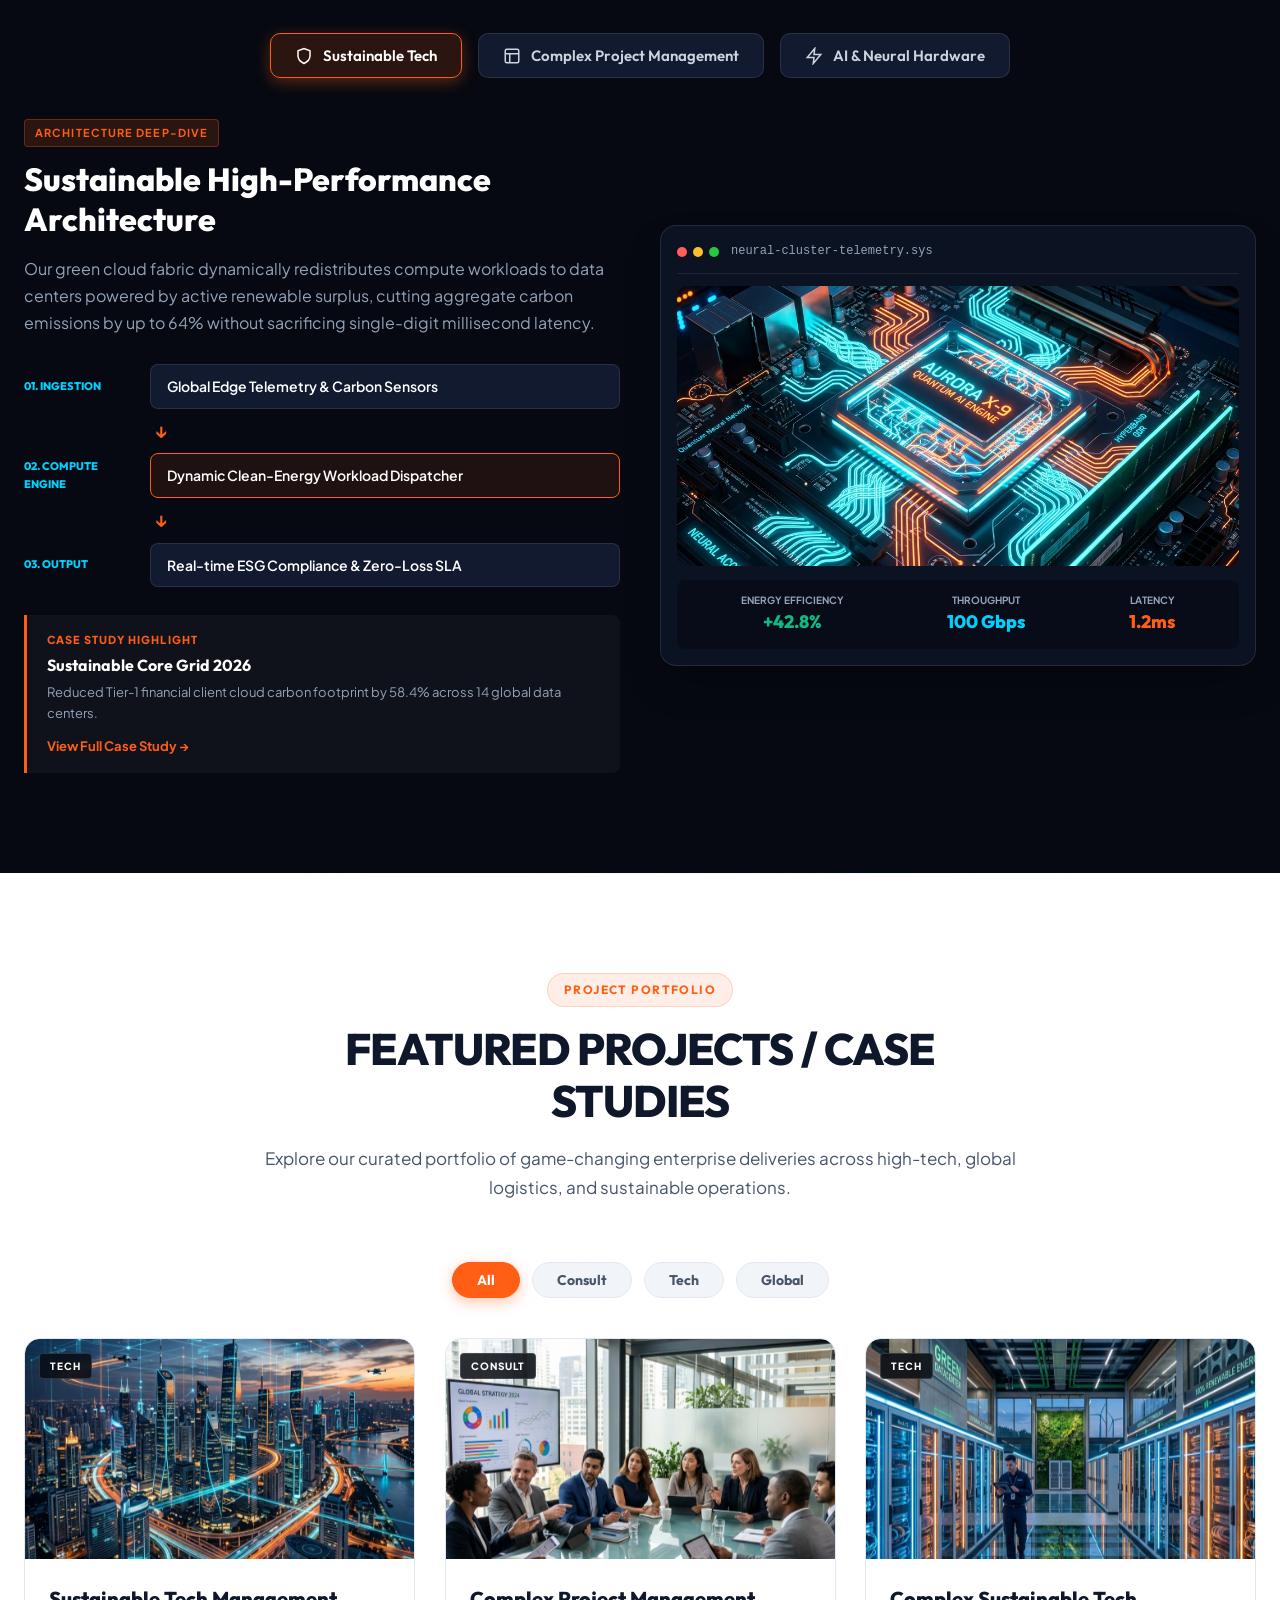
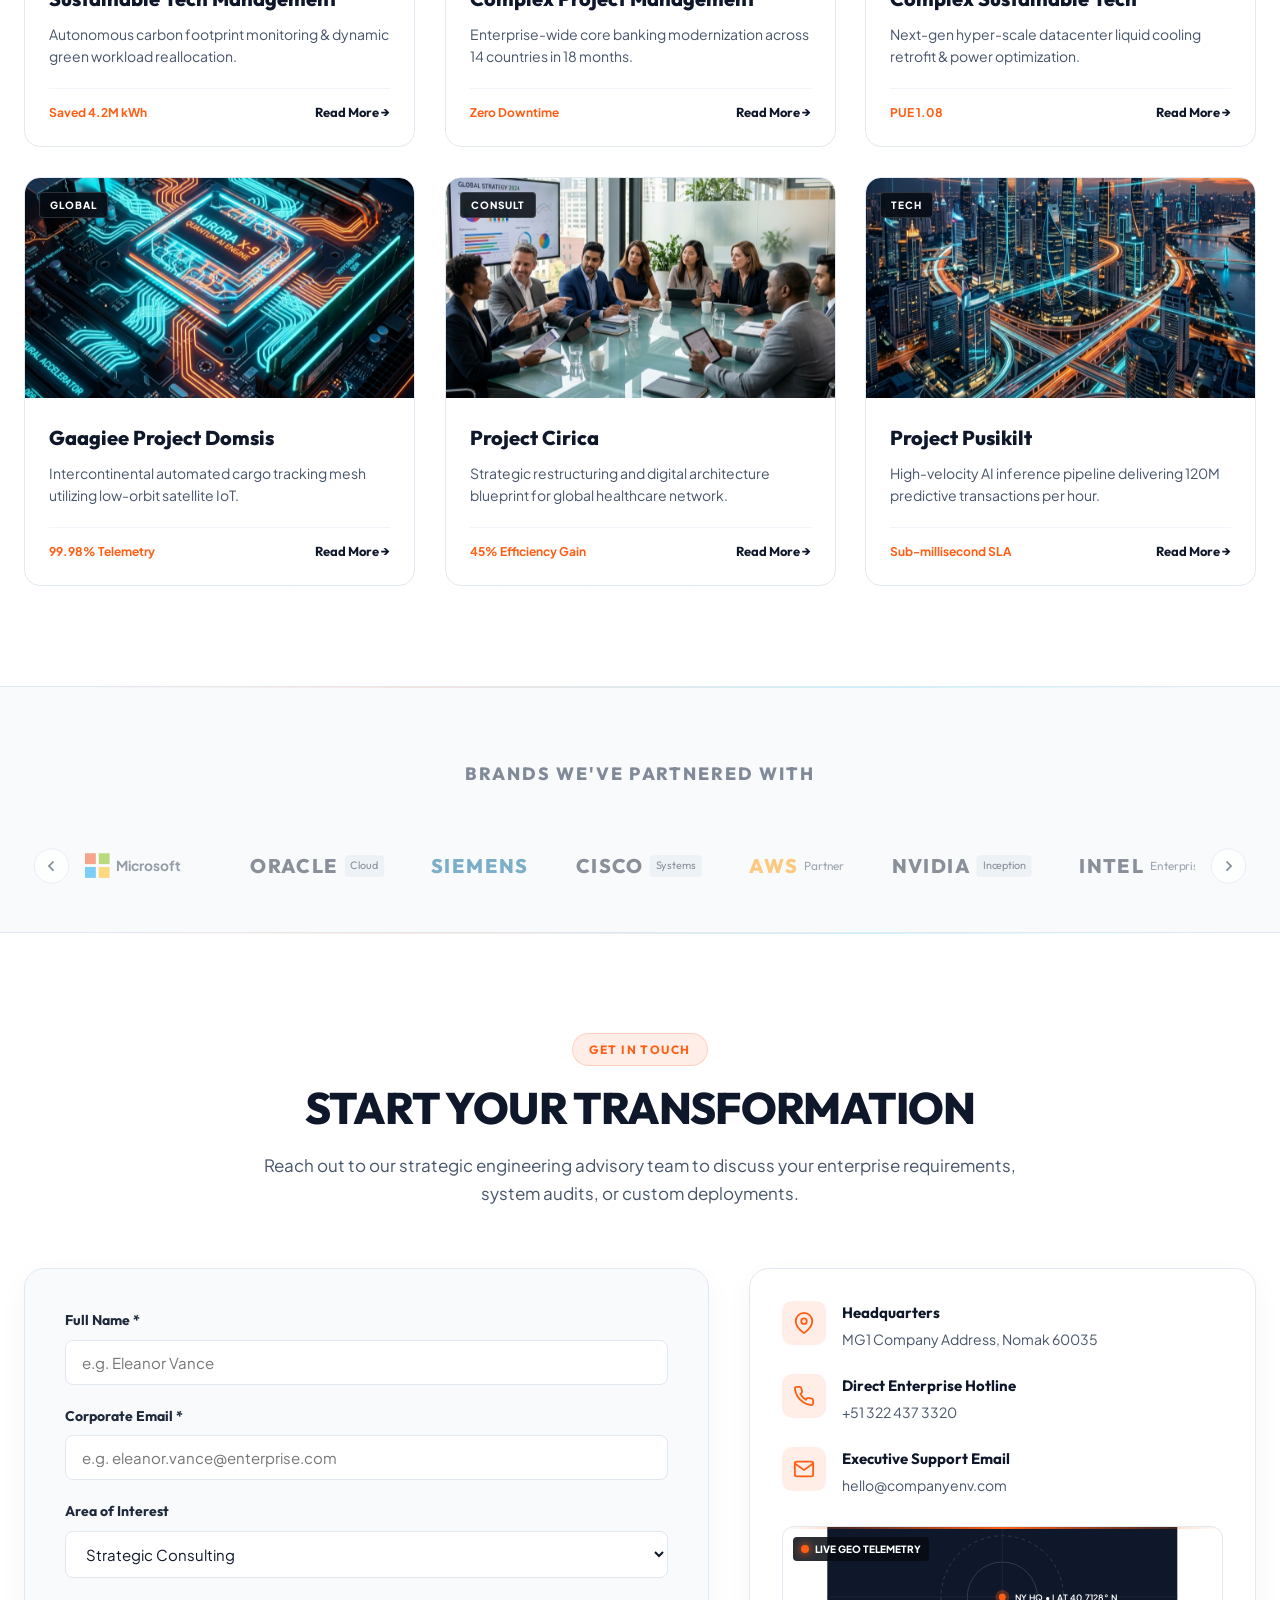
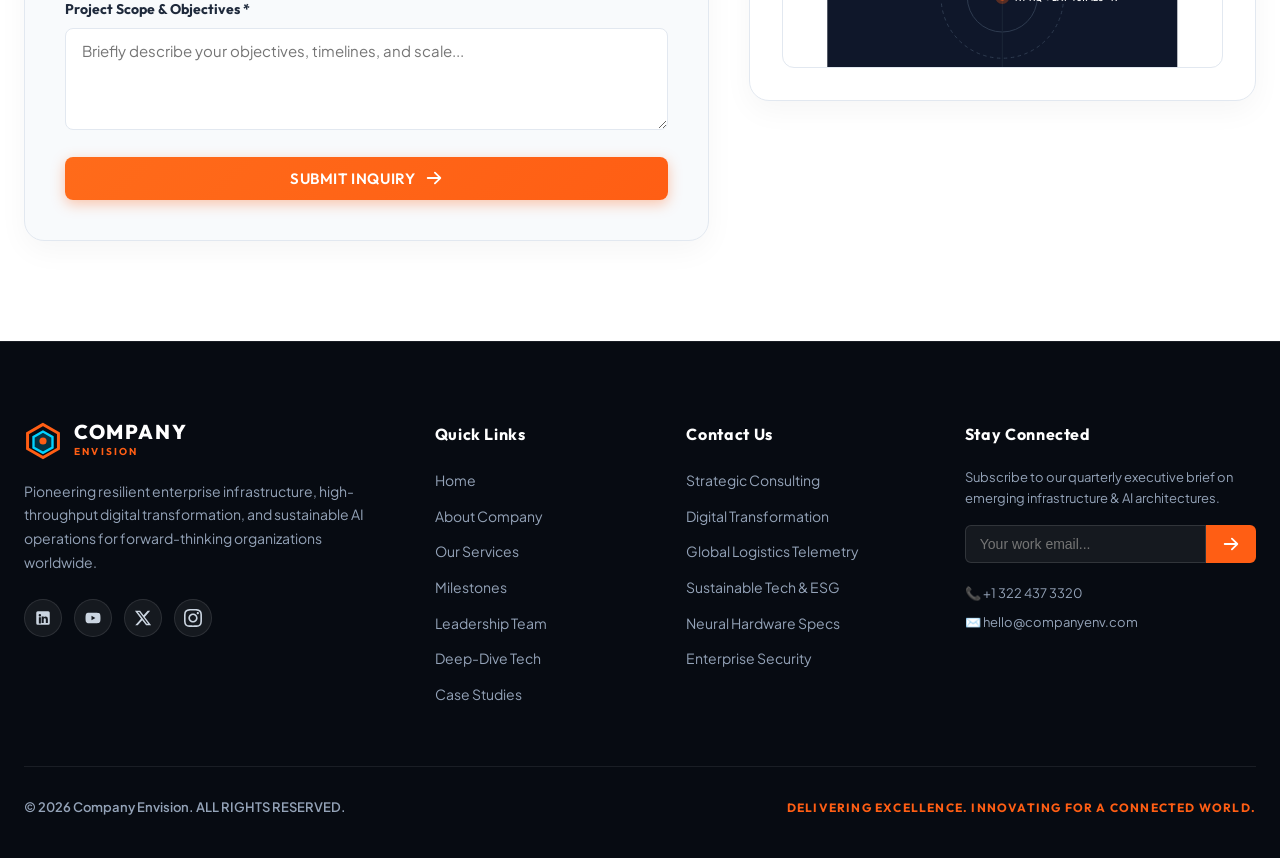
==== commit e86bcfc1: "feat: add modular theme editor with custom button color controls and 1-click production export" ====
--- a/signle-page/index.html
+++ b/signle-page/index.html
@@ -1500,5 +1500,6 @@
 
   <script src="animations.js" defer></script>
   <script src="script.js" defer></script>
+  <script src="theme-editor.js" defer></script>
 </body>
 </html>
--- a/signle-page/styles.css
+++ b/signle-page/styles.css
@@ -303,15 +303,16 @@
 }
 
 .btn-primary {
-  background: linear-gradient(135deg, #FF6B1A 0%, #FF5E14 100%);
-  color: #FFFFFF;
-  box-shadow: 0 4px 14px var(--accent-orange-glow);
+  background: var(--btn-bg, linear-gradient(135deg, #FF6B1A 0%, #FF5E14 100%));
+  color: var(--btn-text, #FFFFFF);
+  box-shadow: 0 4px 14px var(--btn-glow, var(--accent-orange-glow));
 }
 
 .btn-primary:hover {
-  background: linear-gradient(135deg, #FF7C33 0%, #E64C00 100%);
+  background: var(--btn-bg-hover, linear-gradient(135deg, #FF7C33 0%, #E64C00 100%));
+  color: var(--btn-text, #FFFFFF);
   transform: translateY(-2px);
-  box-shadow: 0 8px 25px var(--accent-orange-glow);
+  box-shadow: 0 8px 25px var(--btn-glow, var(--accent-orange-glow));
 }
 
 .btn-glow {
